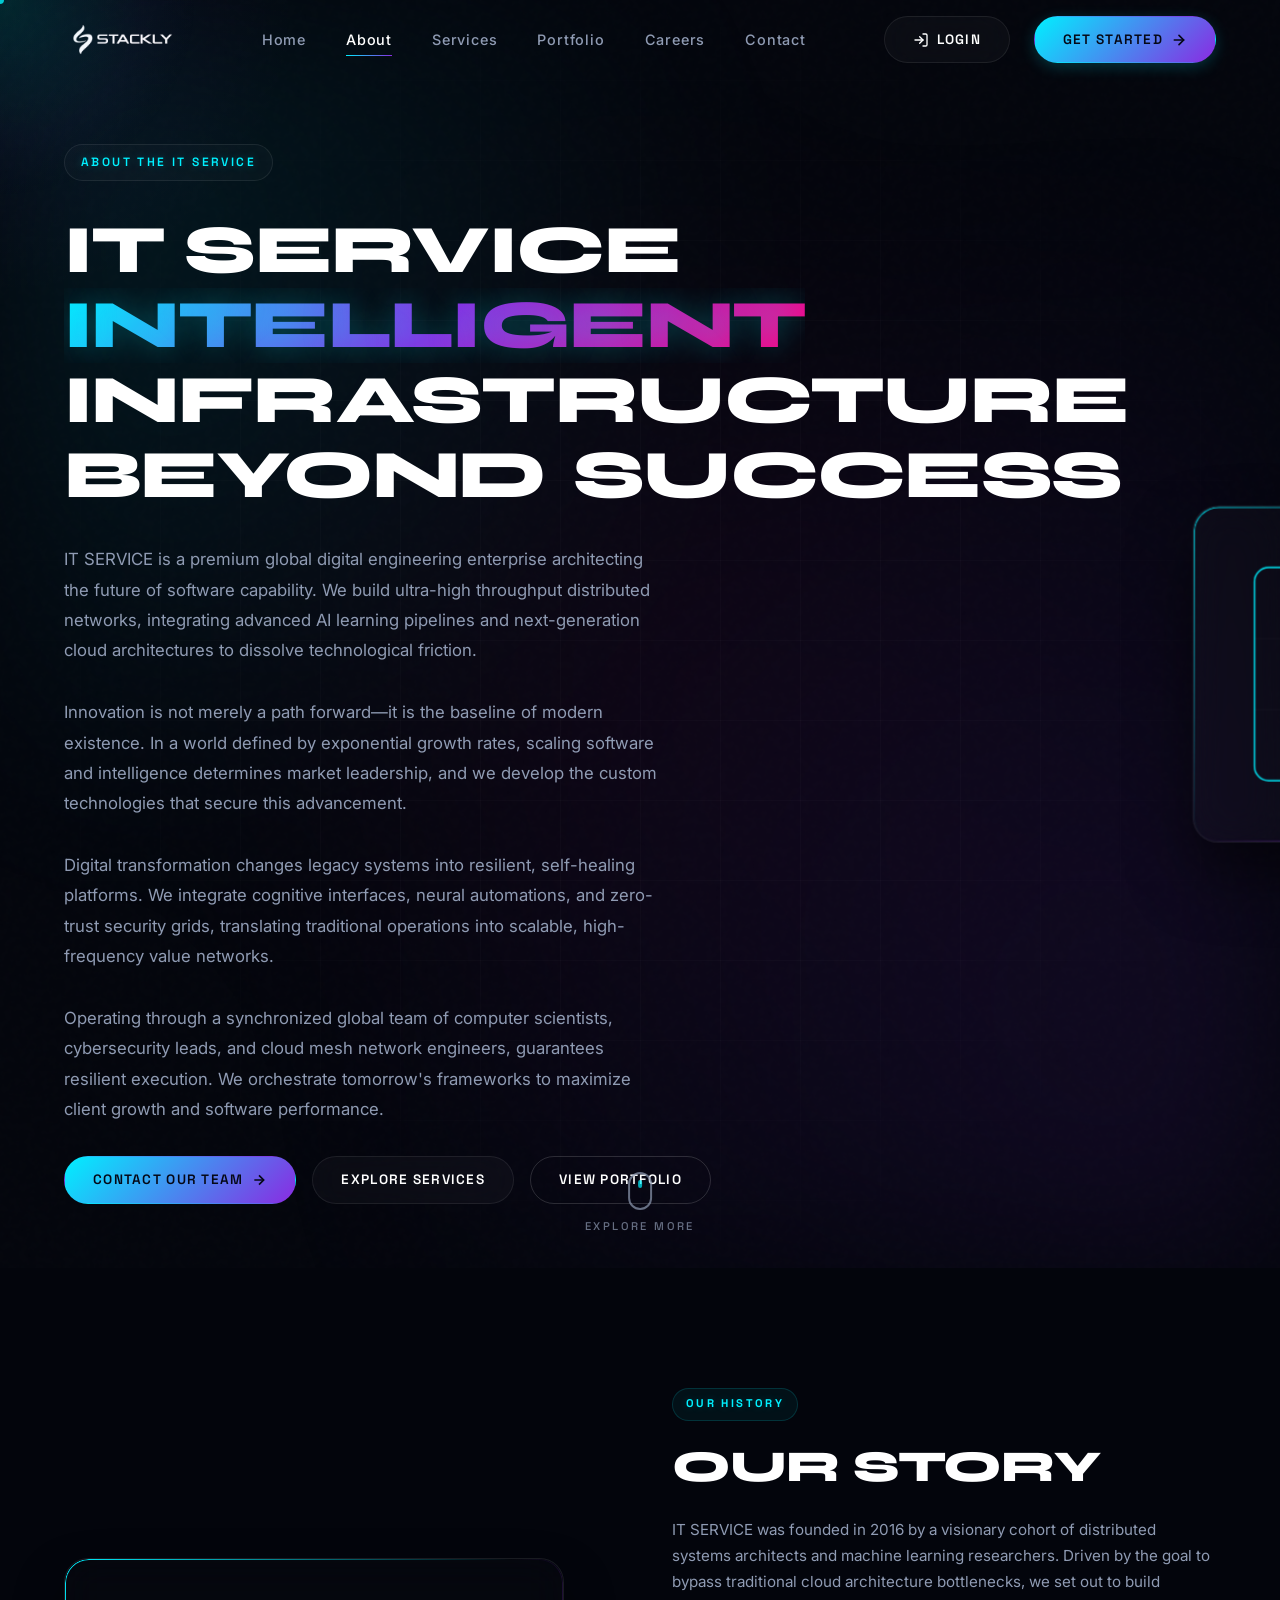
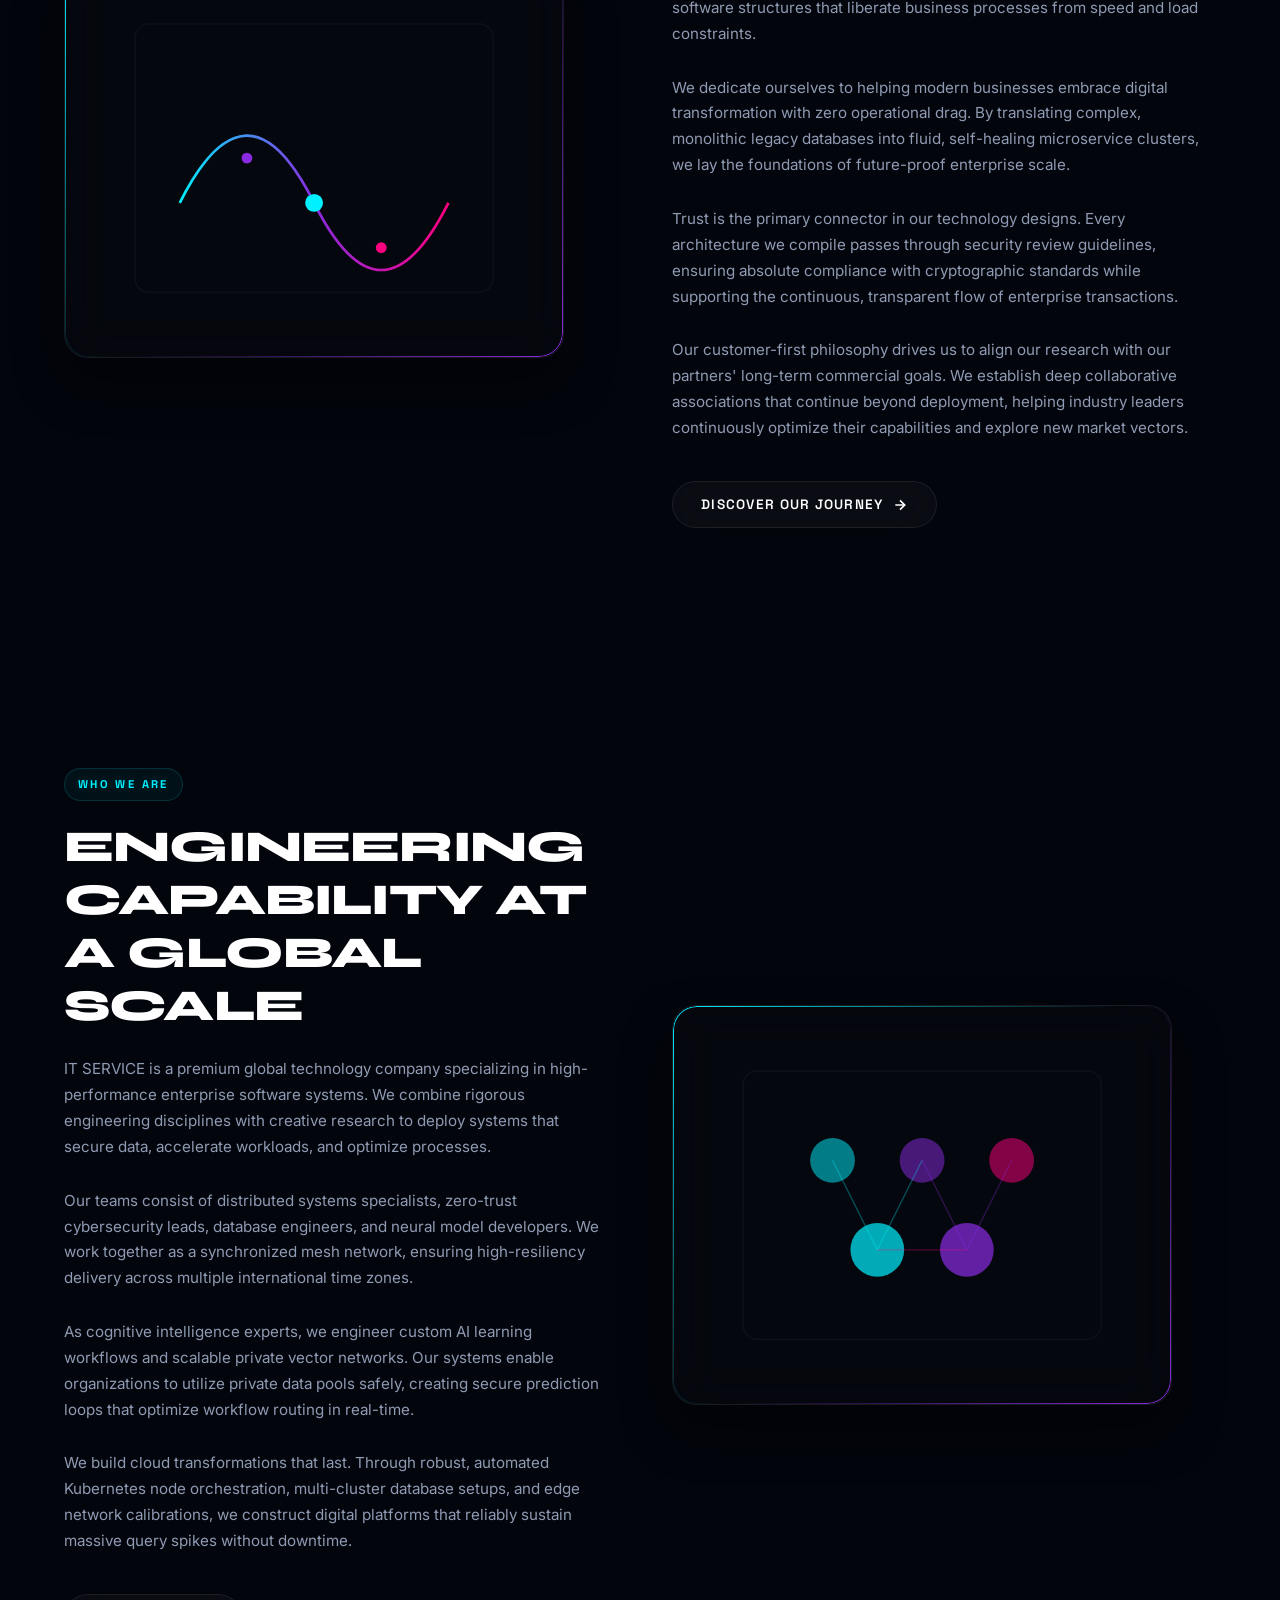
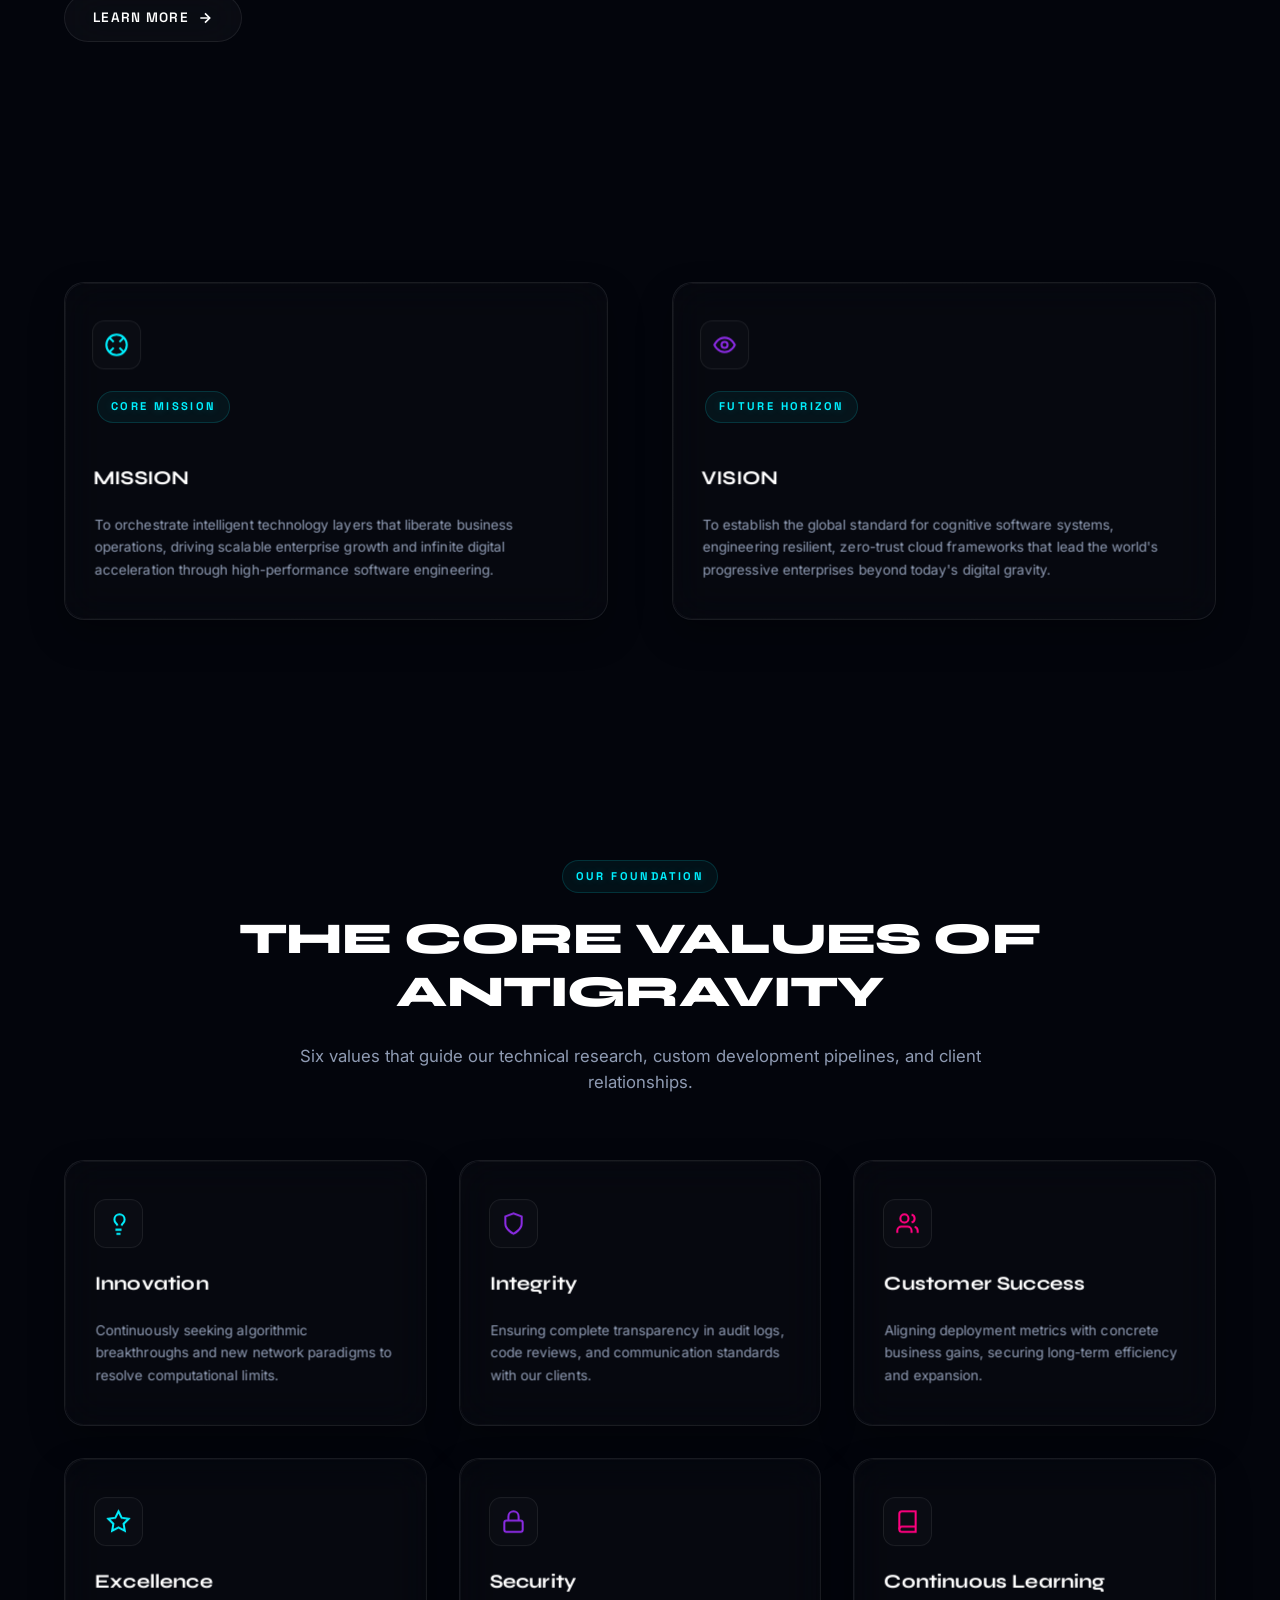
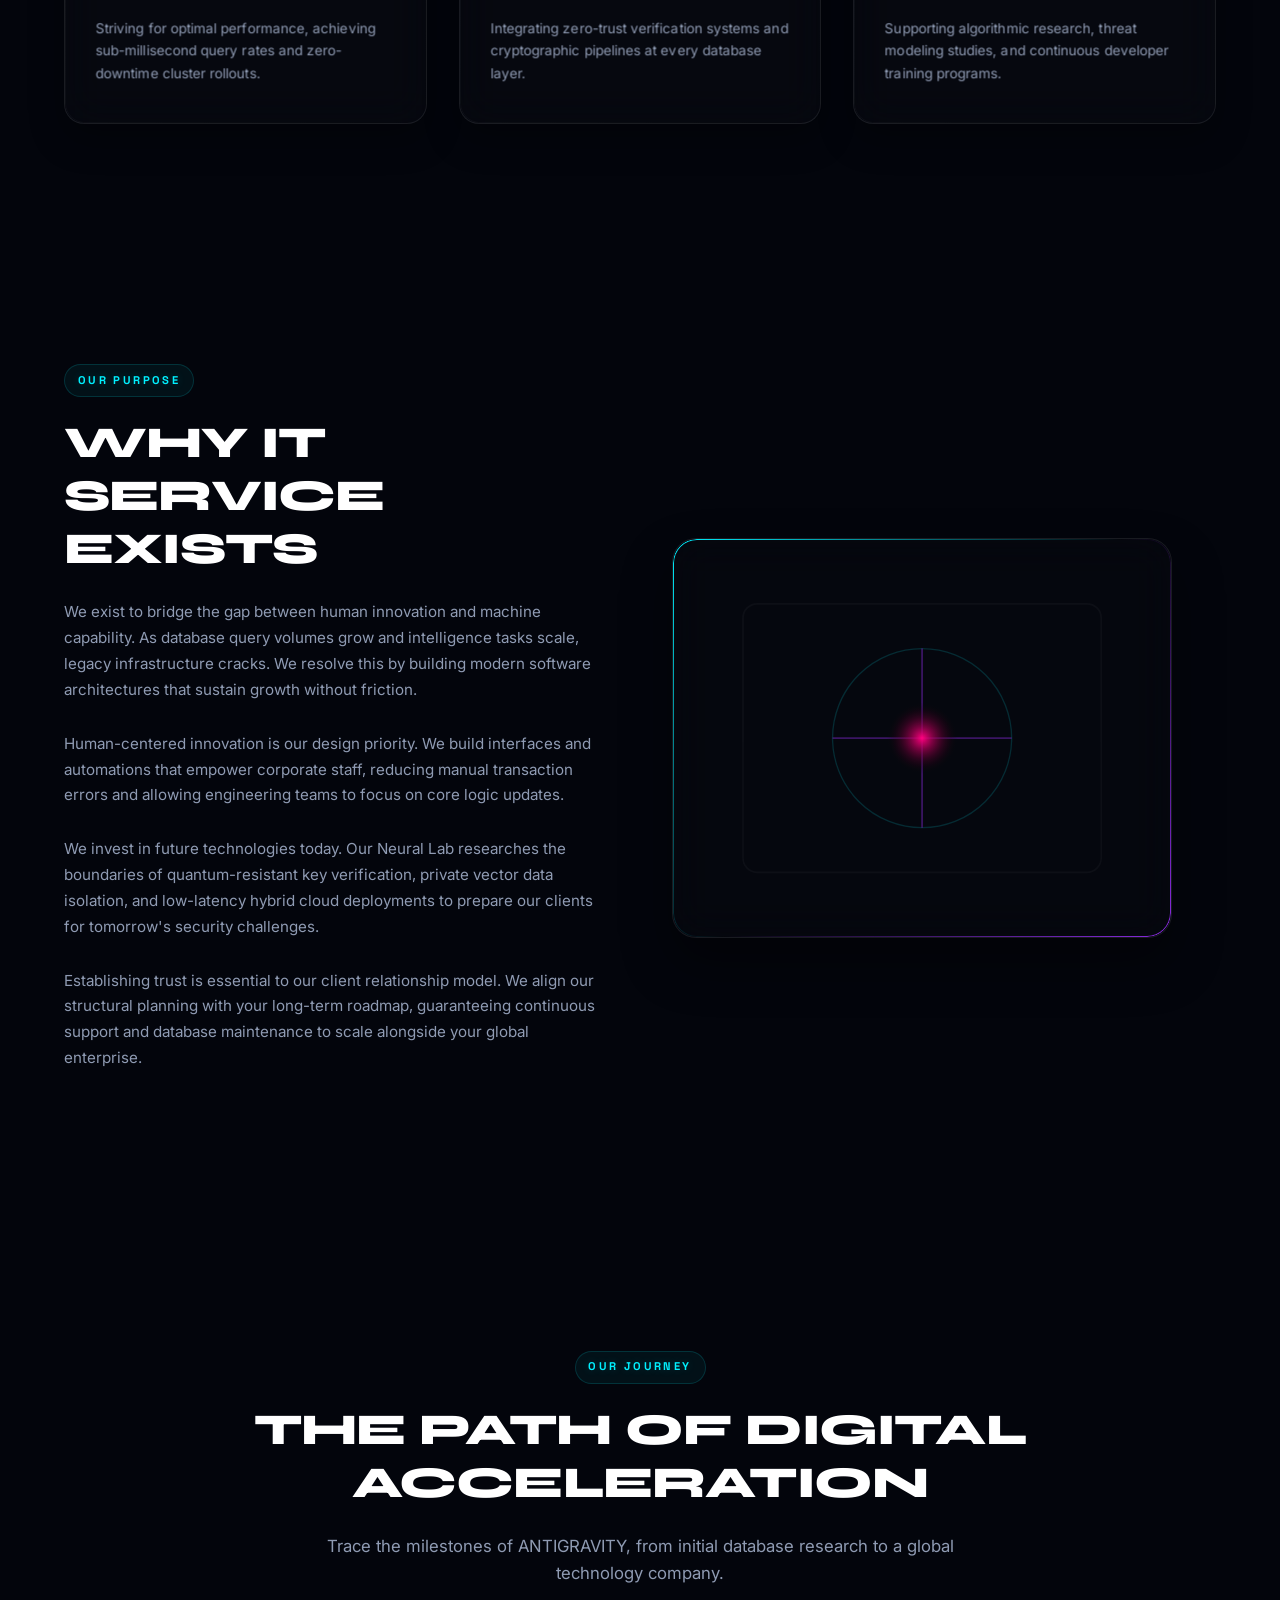
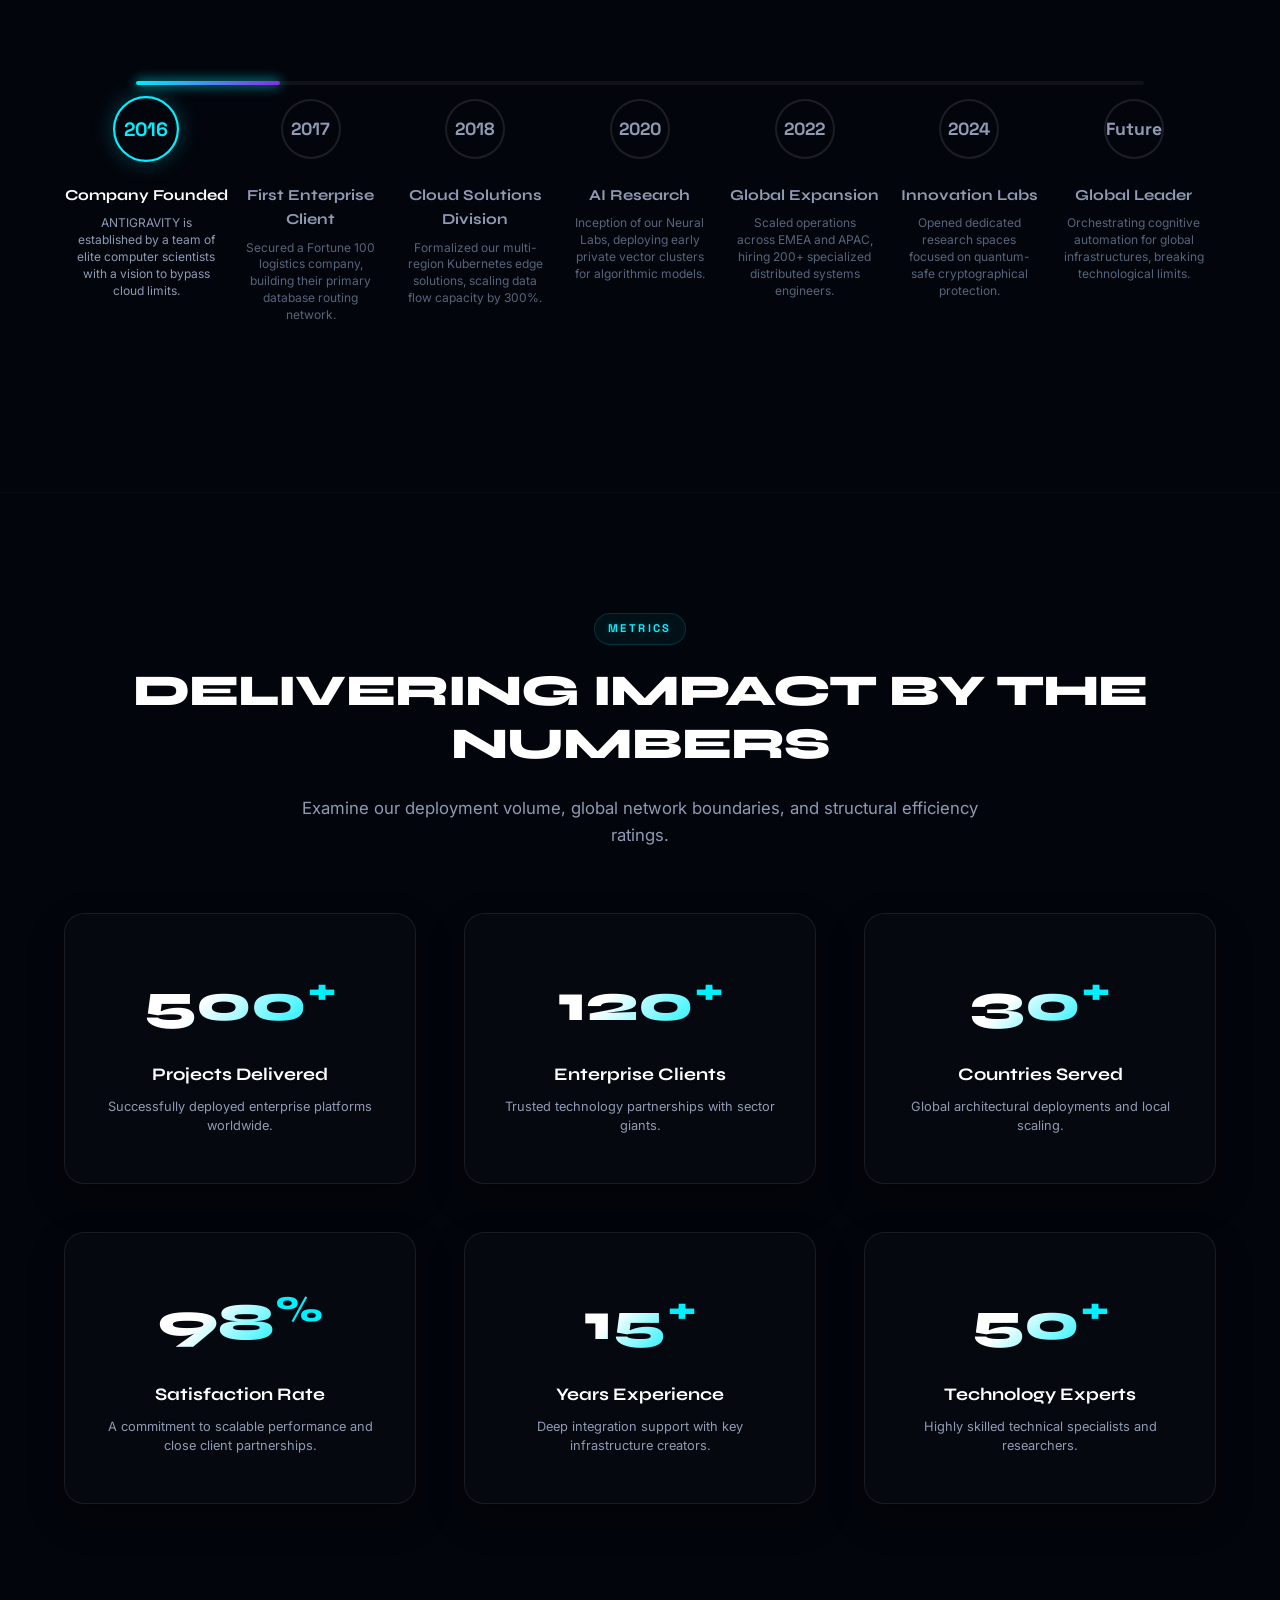
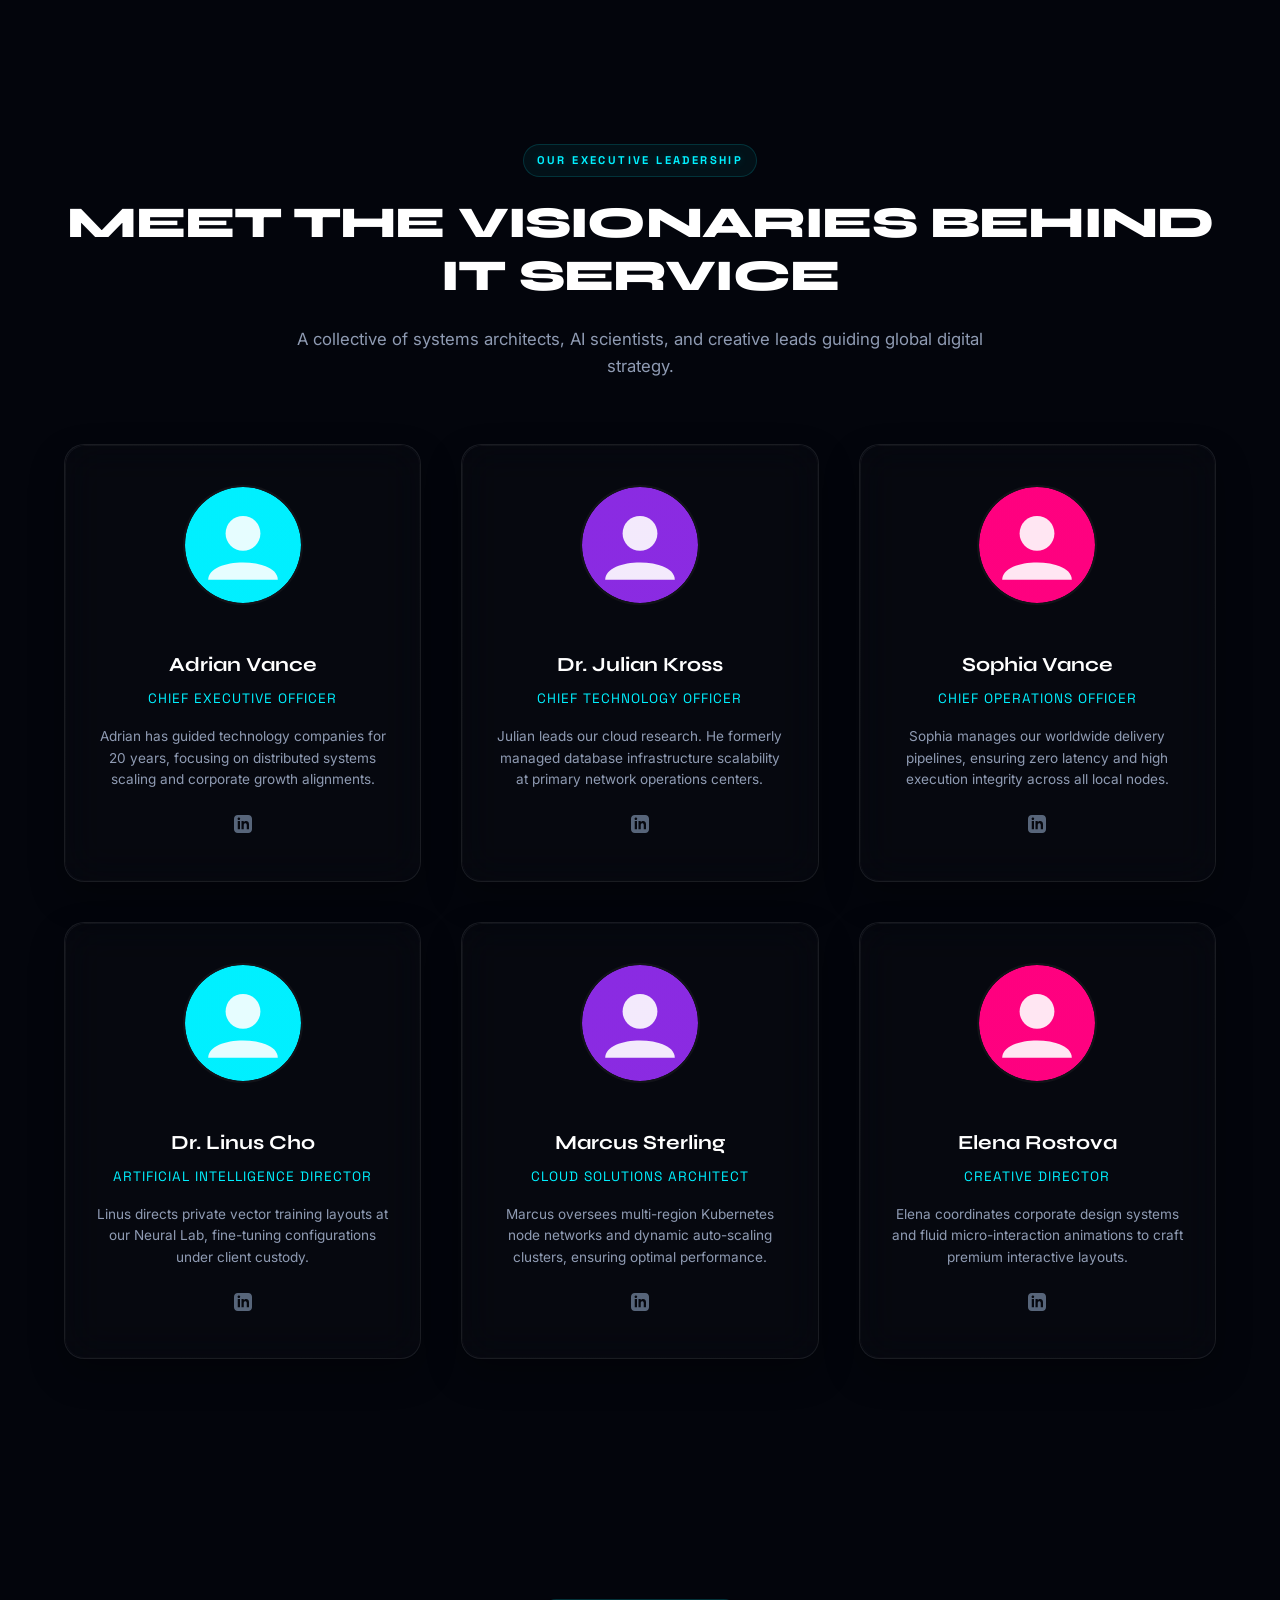
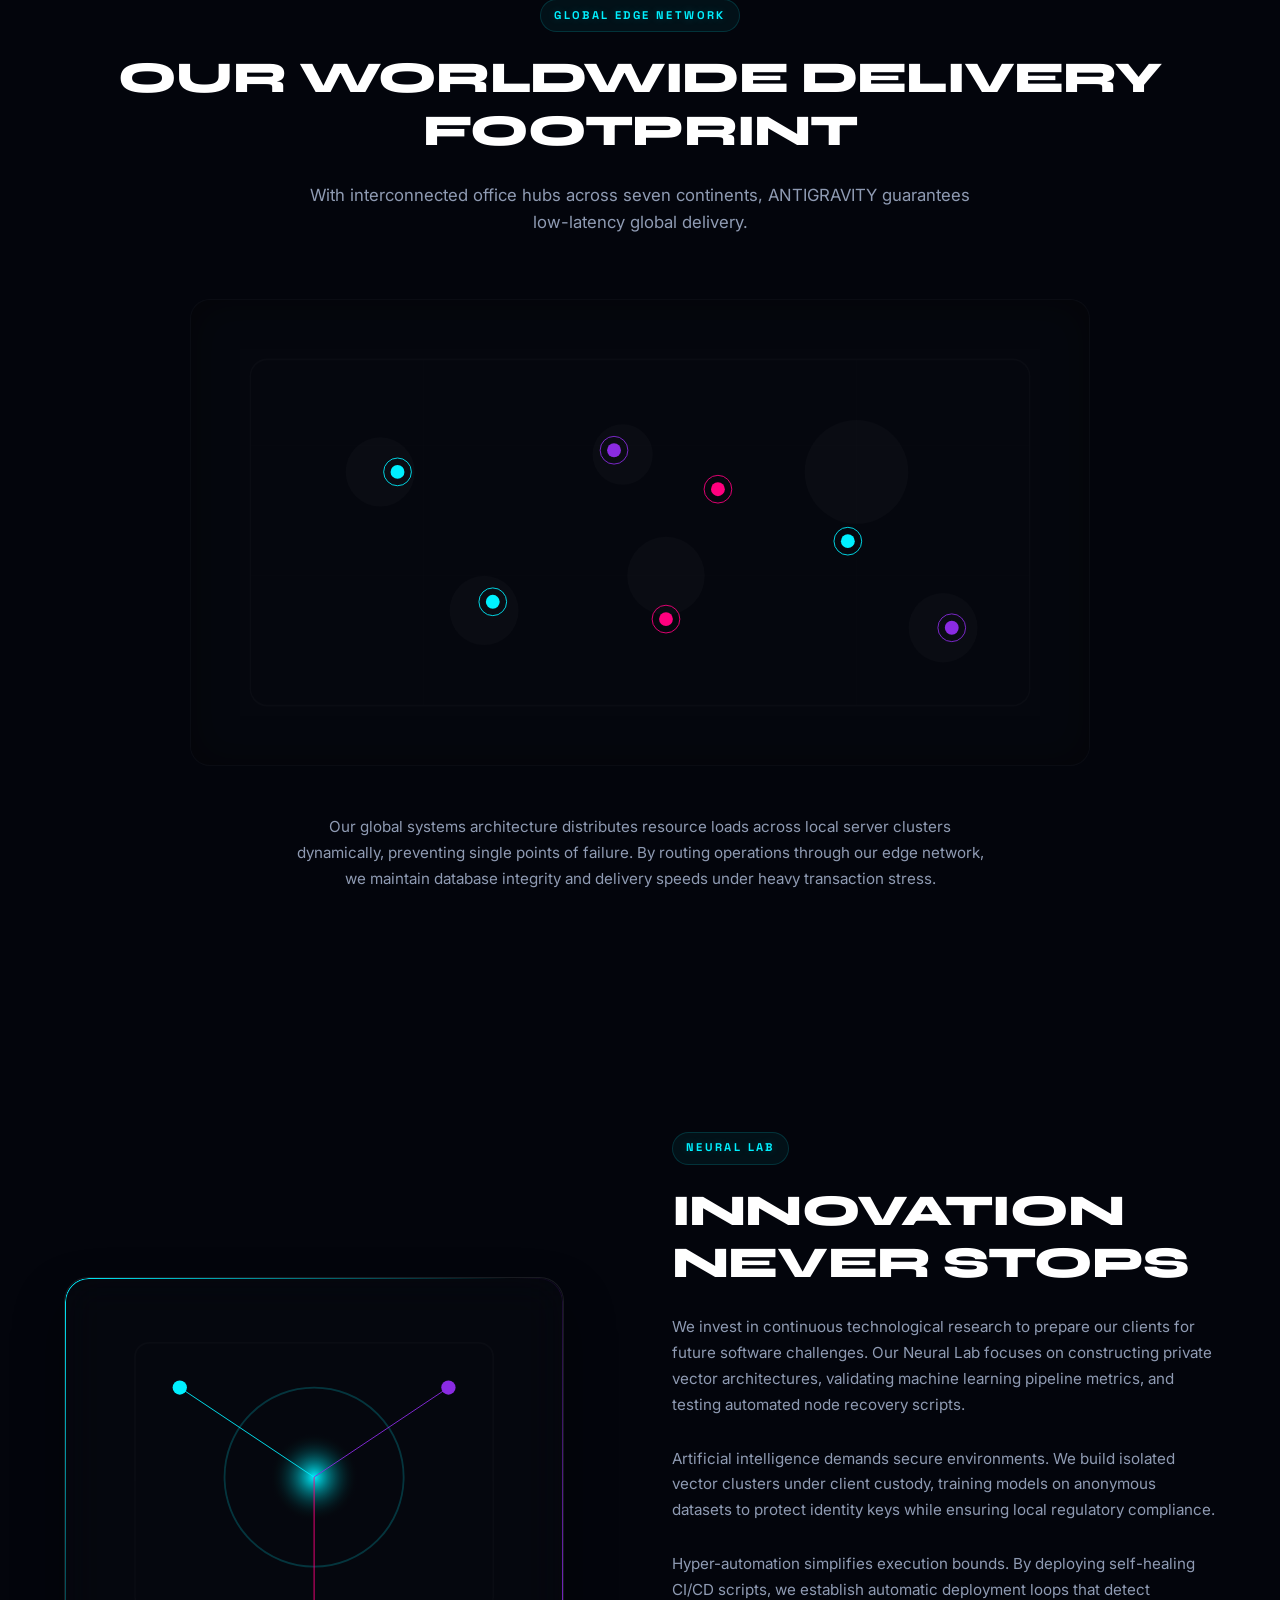
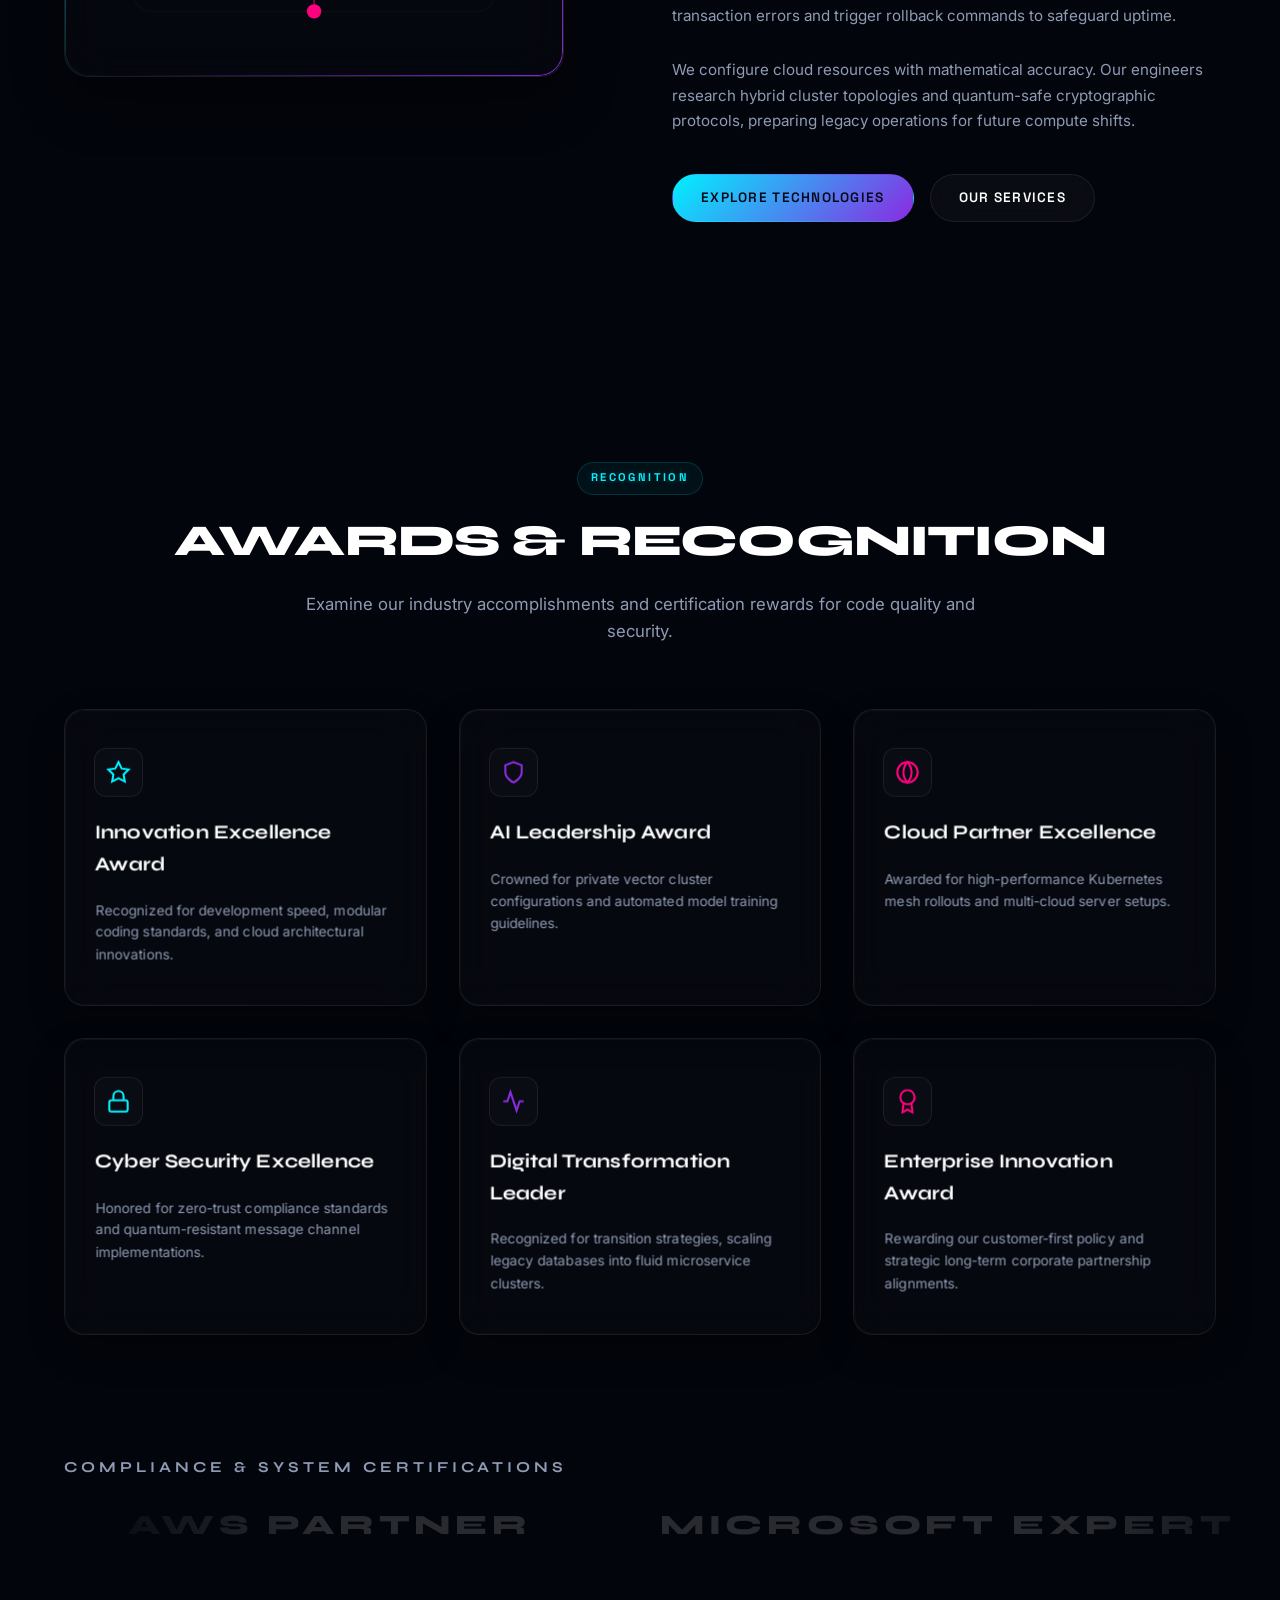
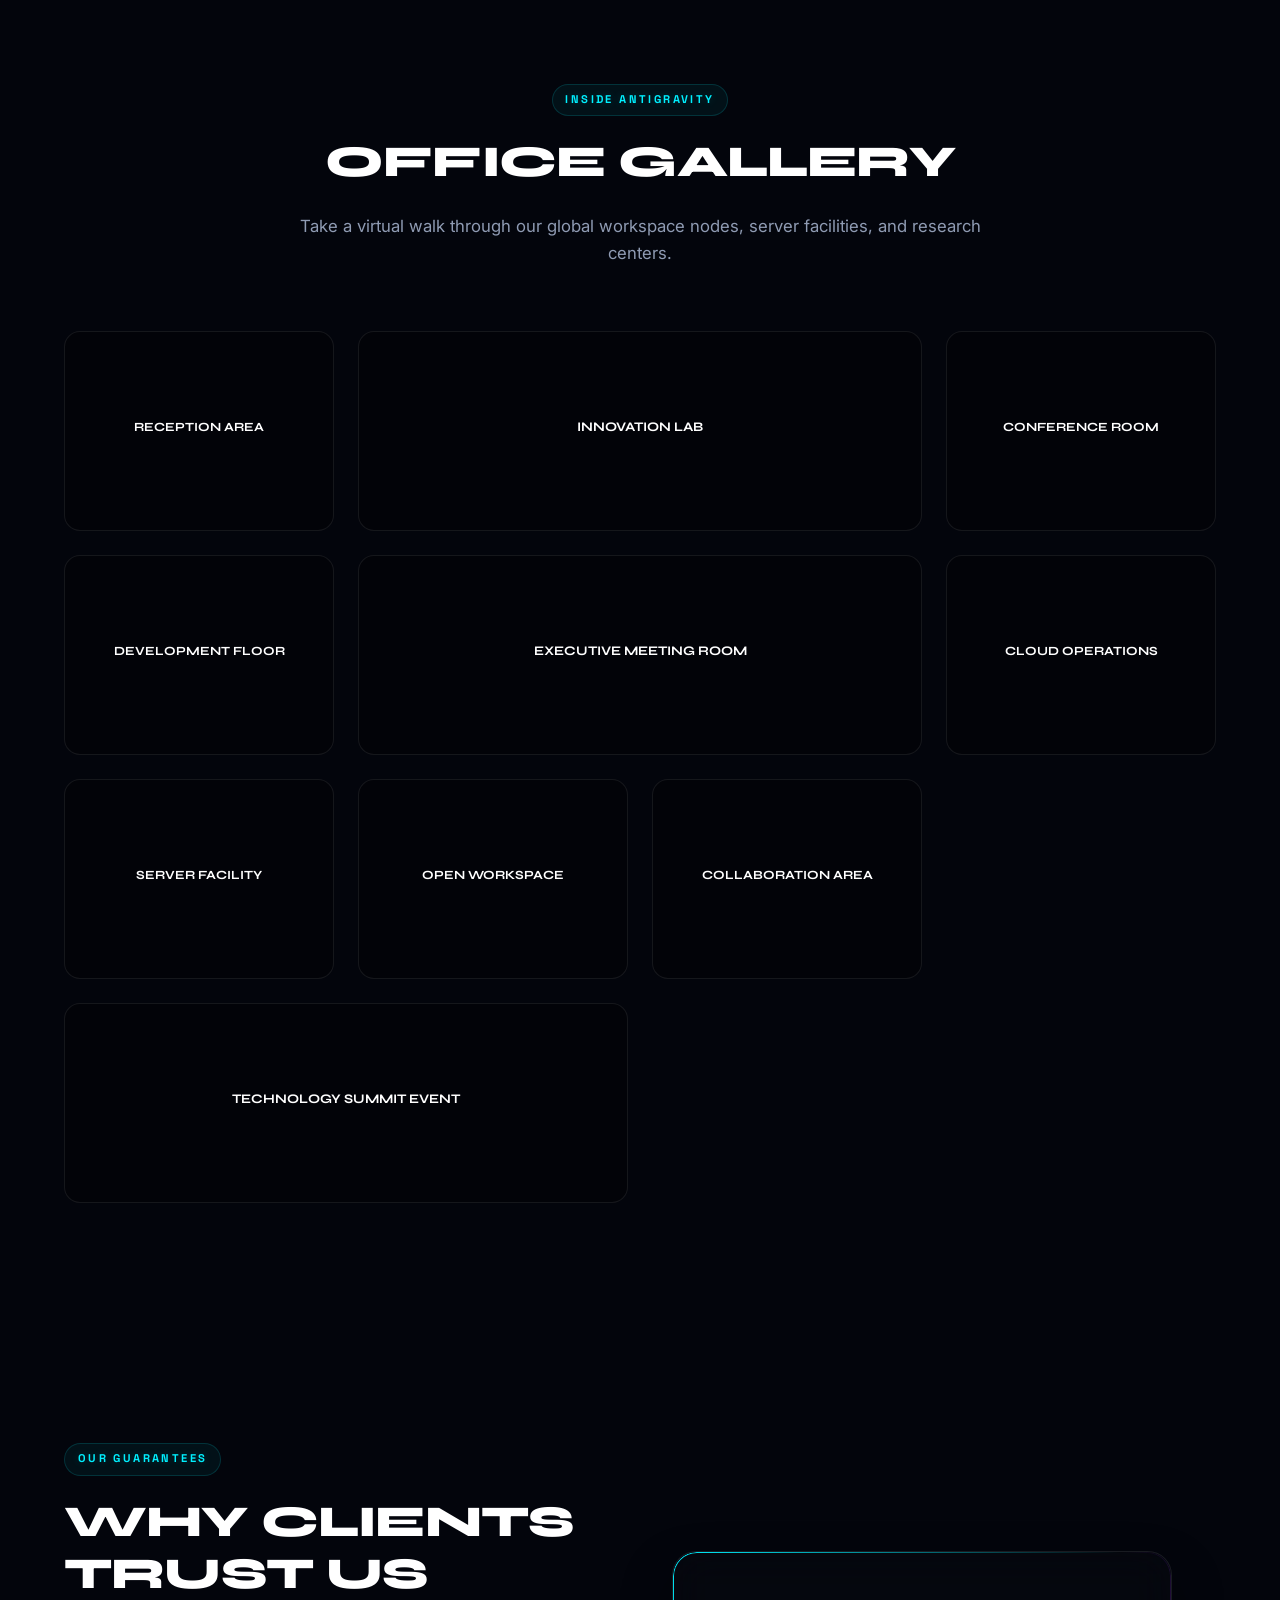
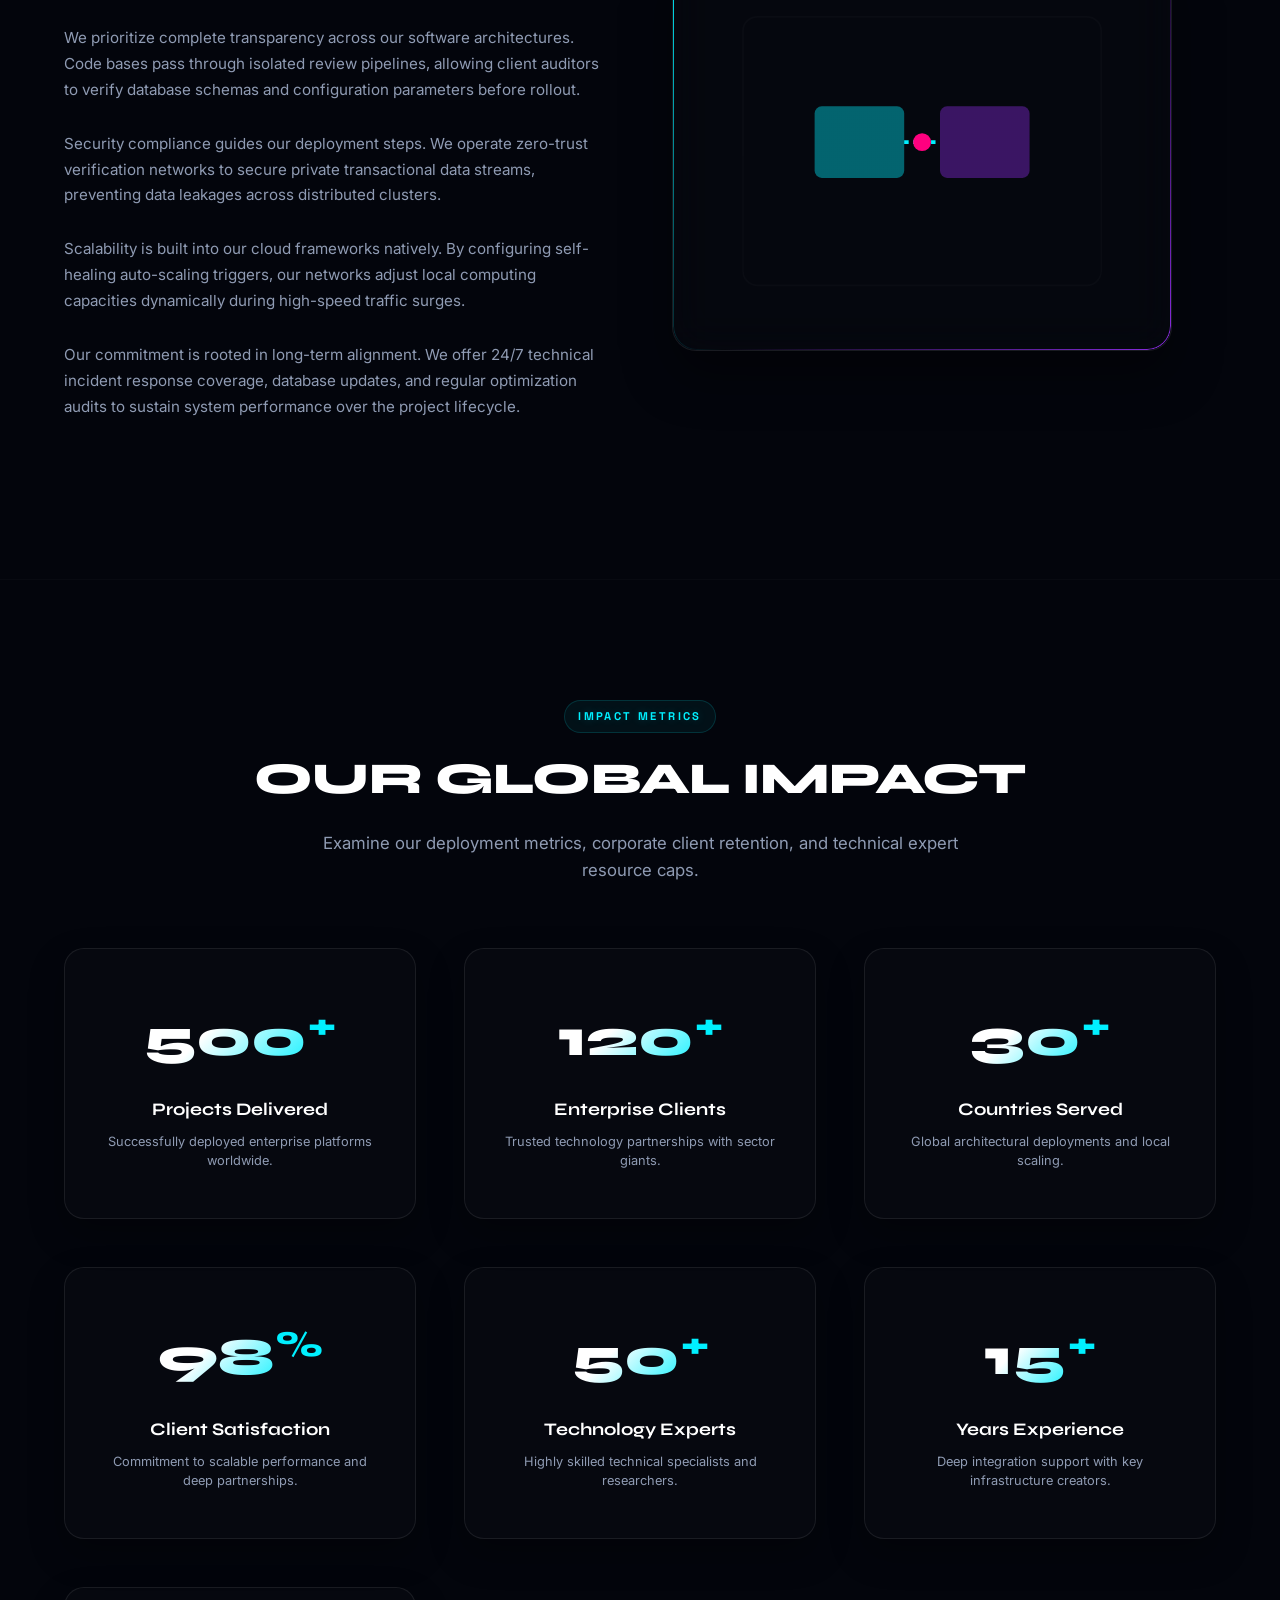
==== about.html @ c68f9cc6 "first commit" ====
<!DOCTYPE html>
<html lang="en">

<head>
    <meta charset="UTF-8">
    <meta name="viewport" content="width=device-width, initial-scale=1.0">
    <title>About Us </title>

    <!-- Meta Tags for SEO -->
    <meta name="description"
        content="Discover the ANTIGRAVITY journey. We are a premium global technology company specializing in enterprise software, cloud scaling, and cognitive AI engineering.">
    <meta name="keywords"
        content="About ANTIGRAVITY, Enterprise IT Company, AI Engineers, Cloud Infrastructure, Corporate Story, Technology Timeline, Company Values">
    <meta name="author" content="ANTIGRAVITY Group">

    <!-- Fonts -->
    <link rel="preconnect" href="https://fonts.googleapis.com">
    <link rel="preconnect" href="https://fonts.gstatic.com" crossorigin>
    <link
        href="https://fonts.googleapis.com/css2?family=Inter:wght@300;400;500;600;700&family=Syne:wght@500;700;800&family=Space+Grotesk:wght@400;500;700&display=swap"
        rel="stylesheet">

    <!-- Stylesheets -->
    <link rel="stylesheet" href="style.css">
</head>

<body class="loading">

    <!-- Custom Cursor & Background Glow Spotlights -->
    <div class="cursor-glow" id="cursorGlow"></div>
    <div class="custom-cursor" id="customCursor"></div>

    <!-- PREMIUM LOADER -->
    <div id="loader" class="loader-container">
        <!-- Aurora and Noise backgrounds -->
        <div class="loader-aurora"></div>
        <div class="loader-noise"></div>
        <div class="loader-particles" id="loaderParticles"></div>

        <div class="loader-content">
            <!-- Rotating Glow Ring -->
            <div class="loader-ring-wrapper">
                <div class="loader-glow-ring"></div>
                <!-- Animated SVG Logo -->
                <svg class="loader-logo" viewBox="0 0 100 100" fill="none" xmlns="http://www.w3.org/2000/svg">
                    <path d="M50 15L85 75H15L50 15Z" stroke="url(#logoGlow)" stroke-width="4" stroke-linejoin="round" />
                    <path d="M50 35L70 70H30L50 35Z" fill="url(#logoFill)" />
                    <circle cx="50" cy="50" r="8" fill="#00f0ff" class="logo-core" />
                    <defs>
                        <linearGradient id="logoGlow" x1="15" y1="15" x2="85" y2="75" gradientUnits="userSpaceOnUse">
                            <stop offset="0%" stop-color="#00f0ff" />
                            <stop offset="50%" stop-color="#8a2be2" />
                            <stop offset="100%" stop-color="#ff007f" />
                        </linearGradient>
                        <linearGradient id="logoFill" x1="30" y1="35" x2="70" y2="70" gradientUnits="userSpaceOnUse">
                            <stop offset="0%" stop-color="rgba(0, 240, 255, 0.4)" />
                            <stop offset="100%" stop-color="rgba(138, 43, 226, 0.1)" />
                        </linearGradient>
                    </defs>
                </svg>
            </div>

            <!-- Progress indicators -->
            <h2 class="loader-title">IT SERVICE</h2>
            <div class="loader-progress-container">
                <div class="loader-progress-bar" id="progressBar"></div>
            </div>
            <div class="loader-stats">
                <span class="loader-percentage" id="loaderPercentage">0%</span>
                <span class="loader-status-text" id="loaderStatusText">Loading Experience...</span>
            </div>
        </div>
    </div>

    <!-- PREMIUM NAVBAR -->
    <header class="navbar" id="mainNavbar">
        <div class="navbar-container">
            <!-- Premium Logo -->
            <a href="index.html" class="logo-link">
                <img src="assets/logo.webp" alt="IT Logo" class="site-logo">
</a>
            </a>

            <!-- Navigation Links (Center) -->
            <nav class="nav-menu">
                <ul class="nav-list">
                    <li class="nav-item"><a href="index.html" class="nav-link">Home</a></li>
                    <li class="nav-item"><a href="about.html" class="nav-link active">About</a></li>
                    <li class="nav-item"><a href="services.html" class="nav-link">Services</a></li>
                    <li class="nav-item"><a href="portfolio.html" class="nav-link">Portfolio</a></li>
                    <li class="nav-item"><a href="careers.html" class="nav-link">Careers</a></li>
                    <li class="nav-item"><a href="contact.html" class="nav-link">Contact</a></li>
                </ul>
            </nav>

            <!-- Action Buttons (Right) -->
            <div class="nav-actions">
                <a href="login.html" class="btn btn-login btn-magnetic">
                    <span class="btn-ripple-container"></span>
                    <span class="btn-inner">
                        <svg class="icon-login" width="16" height="16" viewBox="0 0 24 24" fill="none"
                            stroke="currentColor" stroke-width="2" stroke-linecap="round" stroke-linejoin="round">
                            <path d="M15 3h4a2 2 0 0 1 2 2v14a2 2 0 0 1-2 2h-4" />
                            <polyline points="10 17 15 12 10 7" />
                            <line x1="15" y1="12" x2="3" y2="12" />
                        </svg>
                        LOGIN
                    </span>
                </a>
                <a href="contact.html" class="btn btn-started btn-magnetic">
                    <span class="btn-ripple-container"></span>
                    <span class="btn-inner">
                        GET STARTED
                        <svg class="icon-arrow" width="16" height="16" viewBox="0 0 24 24" fill="none"
                            stroke="currentColor" stroke-width="2.5" stroke-linecap="round" stroke-linejoin="round">
                            <line x1="5" y1="12" x2="19" y2="12" />
                            <polyline points="12 5 19 12 12 19" />
                        </svg>
                    </span>
                </a>
            </div>

            <!-- Hamburger Button -->
            <button class="hamburger-btn" id="mobileMenuToggle" aria-label="Toggle Menu">
                <span class="hamburger-line"></span>
                <span class="hamburger-line"></span>
                <span class="hamburger-line"></span>
            </button>
        </div>
    </header>

    <!-- MOBILE FULLSCREEN OVERLAY MENU -->
    <div class="mobile-overlay" id="mobileOverlay">
        <div class="mobile-overlay-noise"></div>
        <div class="mobile-overlay-container">
            <nav class="mobile-nav">
                <ul class="mobile-list">
                    <li class="mobile-item"><a href="index.html" class="mobile-link">Home</a></li>
                    <li class="mobile-item"><a href="about.html" class="mobile-link active">About</a></li>
                    <li class="mobile-item"><a href="services.html" class="mobile-link">Services</a></li>
                    <li class="mobile-item"><a href="portfolio.html" class="mobile-link">Portfolio</a></li>
                    <li class="mobile-item"><a href="careers.html" class="mobile-link">Careers</a></li>
                    <li class="mobile-item"><a href="contact.html" class="mobile-link">Contact</a></li>
                </ul>
            </nav>
            <div class="mobile-actions">
                <a href="login.html" class="btn btn-login btn-magnetic">
                    <span class="btn-inner">
                        <svg class="icon-login" width="18" height="18" viewBox="0 0 24 24" fill="none"
                            stroke="currentColor" stroke-width="2" stroke-linecap="round" stroke-linejoin="round">
                            <path d="M15 3h4a2 2 0 0 1 2 2v14a2 2 0 0 1-2 2h-4" />
                            <polyline points="10 17 15 12 10 7" />
                            <line x1="15" y1="12" x2="3" y2="12" />
                        </svg>
                        LOGIN
                    </span>
                </a>
                <a href="contact.html" class="btn btn-started btn-magnetic">
                    <span class="btn-inner">
                        GET STARTED
                        <svg class="icon-arrow" width="18" height="18" viewBox="0 0 24 24" fill="none"
                            stroke="currentColor" stroke-width="2.5" stroke-linecap="round" stroke-linejoin="round">
                            <line x1="5" y1="12" x2="19" y2="12" />
                            <polyline points="12 5 19 12 12 19" />
                        </svg>
                    </span>
                </a>
            </div>
            <!-- Social Icons -->
            <div class="mobile-socials">
                <a href="#" class="social-link" aria-label="Twitter">
                    <svg width="20" height="20" fill="currentColor" viewBox="0 0 24 24">
                        <path
                            d="M18.244 2.25h3.308l-7.227 8.26 8.502 11.24H16.17l-5.214-6.817L4.99 21.75H1.68l7.73-8.835L1.254 2.25H8.08l4.713 6.231zm-1.161 17.52h1.833L7.084 4.126H5.117z" />
                    </svg>
                </a>
                <a href="#" class="social-link" aria-label="LinkedIn">
                    <svg width="20" height="20" fill="currentColor" viewBox="0 0 24 24">
                        <path
                            d="M19 0h-14c-2.761 0-5 2.239-5 5v14c0 2.761 2.239 5 5 5h14c2.762 0 5-2.239 5-5v-14c0-2.761-2.238-5-5-5zm-11 19h-3v-11h3v11zm-1.5-12.268c-.966 0-1.75-.779-1.75-1.75s.784-1.75 1.75-1.75 1.75.779 1.75 1.75-.784 1.75-1.75 1.75zm13.5 12.268h-3v-5.604c0-3.368-4-3.113-4 0v5.604h-3v-11h3v1.765c1.396-2.586 7-2.777 7 2.476v6.759z" />
                    </svg>
                </a>
                <a href="#" class="social-link" aria-label="GitHub">
                    <svg width="20" height="20" fill="currentColor" viewBox="0 0 24 24">
                        <path
                            d="M12 0c-6.626 0-12 5.373-12 12 0 5.302 3.438 9.8 8.207 11.387.599.111.793-.261.793-.577v-2.234c-3.338.726-4.033-1.416-4.033-1.416-.546-1.387-1.333-1.756-1.333-1.756-1.089-.745.083-.729.083-.729 1.205.084 1.839 1.237 1.839 1.237 1.07 1.834 2.807 1.304 3.492.997.107-.775.418-1.305.762-1.604-2.665-.305-5.467-1.334-5.467-5.931 0-1.311.469-2.381 1.236-3.221-.124-.303-.535-1.524.117-3.176 0 0 1.008-.322 3.301 1.23.957-.266 1.983-.399 3.003-.404 1.02.005 2.047.138 3.006.404 2.291-1.552 3.297-1.23 3.297-1.23.653 1.653.242 2.874.118 3.176.77.84 1.235 1.911 1.235 3.221 0 4.609-2.807 5.624-5.479 5.921.43.372.823 1.102.823 2.222v3.293c0 .319.192.694.801.576 4.765-1.589 8.199-6.086 8.199-11.386 0-6.627-5.373-12-12-12z" />
                    </svg>
                </a>
            </div>
        </div>
    </div>

    <!-- ABOUT HERO SECTION -->
    <main class="hero-section" id="heroSection">
        <!-- Aurora and Mesh background elements -->
        <div class="hero-aurora-bg"></div>
        <div class="hero-grid-lines"></div>
        <div class="hero-glow-spotlight" id="heroSpotlight"></div>
        <div class="hero-noise-texture"></div>

        <div class="hero-container">
            <!-- Left Side copy -->
            <div class="hero-left">
                <div class="reveal-wrapper">
                    <span class="hero-badge">ABOUT THE IT SERVICE</span>
                </div>
                <h1 class="hero-heading">
                    <span class="word-wrapper"><span class="word">IT SERVICE</span></span>
                    <span class="word-wrapper"><span class="word-glow">INTELLIGENT</span></span>
                    <span class="word-wrapper"><span class="word">INFRASTRUCTURE</span></span>
                    <span class="word-wrapper"><span class="word">BEYOND</span></span>
                    <span class="word-wrapper"><span class="word">SUCCESS</span></span>
                </h1>

                <p class="hero-subheading">
                    IT SERVICE is a premium global digital engineering enterprise architecting the future of software
                    capability. We build ultra-high throughput distributed networks, integrating advanced AI learning
                    pipelines and next-generation cloud architectures to dissolve technological friction.
                </p>
                <p class="hero-subheading">
                    Innovation is not merely a path forward—it is the baseline of modern existence. In a world defined
                    by exponential growth rates, scaling software and intelligence determines market leadership, and we
                    develop the custom technologies that secure this advancement.
                </p>
                <p class="hero-subheading">
                    Digital transformation changes legacy systems into resilient, self-healing platforms. We integrate
                    cognitive interfaces, neural automations, and zero-trust security grids, translating traditional
                    operations into scalable, high-frequency value networks.
                </p>
                <p class="hero-subheading">
                    Operating through a synchronized global team of computer scientists, cybersecurity leads, and cloud
                    mesh network engineers, guarantees resilient execution. We orchestrate tomorrow's frameworks to
                    maximize client growth and software performance.
                </p>

                <!-- Button layout -->
                <div class="hero-button-group">
                    <a href="contact.html" class="btn btn-primary btn-magnetic">
                        <span class="btn-ripple-container"></span>
                        <span class="btn-inner">
                            CONTACT OUR TEAM
                            <svg class="icon-arrow" width="16" height="16" viewBox="0 0 24 24" fill="none"
                                stroke="currentColor" stroke-width="2.5">
                                <line x1="5" y1="12" x2="19" y2="12" />
                                <polyline points="12 5 19 12 12 19" />
                            </svg>
                        </span>
                    </a>

                    <a href="#" class="btn btn-secondary btn-magnetic">
                        <span class="btn-ripple-container"></span>
                        <span class="btn-inner">EXPLORE SERVICES</span>
                    </a>

                    <a href="#" class="btn btn-outline btn-magnetic">
                        <span class="btn-ripple-container"></span>
                        <span class="btn-inner">VIEW PORTFOLIO</span>
                    </a>
                </div>
            </div>

            <!-- Right Side interactive graphic -->
            <div class="hero-right">
                <div class="hero-graphic-wrapper" id="parallaxContainer">
                    <div class="hero-main-card">
                        <div class="card-glow-border"></div>
                        <div class="card-reflection"></div>

                        <div class="hero-core-graphic">
                            <!-- SVG representing Cloud Ops Center / AI Lab -->
                            <svg viewBox="0 0 400 400" fill="none" xmlns="http://www.w3.org/2000/svg"
                                class="quantum-node-svg">
                                <rect x="50" y="50" width="300" height="300" rx="20" stroke="url(#cardGrad)"
                                    stroke-width="2" />
                                <line x1="50" y1="150" x2="350" y2="150" stroke="rgba(255,255,255,0.05)" />
                                <line x1="50" y1="250" x2="350" y2="250" stroke="rgba(255,255,255,0.05)" />
                                <line x1="150" y1="50" x2="150" y2="350" stroke="rgba(255,255,255,0.05)" />
                                <line x1="250" y1="50" x2="250" y2="350" stroke="rgba(255,255,255,0.05)" />

                                <!-- Floating Data Cubes -->
                                <g class="svg-orbit-ring ring-outer">
                                    <rect x="120" y="120" width="60" height="60" rx="8" fill="url(#cubeGrad1)"
                                        opacity="0.8" />
                                    <circle cx="150" cy="150" r="10" fill="#00f0ff" />
                                </g>
                                <g class="svg-orbit-ring ring-mid">
                                    <rect x="220" y="220" width="60" height="60" rx="8" fill="url(#cubeGrad2)"
                                        opacity="0.8" />
                                    <circle cx="250" cy="250" r="10" fill="#8a2be2" />
                                </g>

                                <defs>
                                    <linearGradient id="cardGrad" x1="50" y1="50" x2="350" y2="350">
                                        <stop offset="0%" stop-color="#00f0ff" />
                                        <stop offset="100%" stop-color="#ff007f" />
                                    </linearGradient>
                                    <linearGradient id="cubeGrad1" x1="120" y1="120" x2="180" y2="180">
                                        <stop offset="0%" stop-color="rgba(0, 240, 255, 0.4)" />
                                        <stop offset="100%" stop-color="rgba(138, 43, 226, 0.1)" />
                                    </linearGradient>
                                    <linearGradient id="cubeGrad2" x1="220" y1="220" x2="280" y2="280">
                                        <stop offset="0%" stop-color="rgba(138, 43, 226, 0.4)" />
                                        <stop offset="100%" stop-color="rgba(255, 0, 127, 0.1)" />
                                    </linearGradient>
                                </defs>
                            </svg>
                        </div>
                    </div>
                </div>
            </div>
        </div>

        <div class="scroll-indicator">
            <div class="mouse-icon">
                <span class="mouse-wheel"></span>
            </div>
            <span class="scroll-text">EXPLORE MORE</span>
        </div>
    </main>

    <!-- OUR STORY SECTION -->
    <section class="about-story-section section-padding reveal-on-scroll">
        <div class="section-container grid-two-col">
            <!-- Left: Graphic Placeholder -->
            <div class="story-left">
                <div class="about-image-card">
                    <div class="card-glow-border"></div>
                    <!-- Strategy meeting vector graphic -->
                    <svg viewBox="0 0 500 400" fill="none" class="about-svg-graphic" xmlns="http://www.w3.org/2000/svg">
                        <rect x="50" y="50" width="400" height="300" rx="16" stroke="rgba(255, 255, 255, 0.03)"
                            stroke-width="2" />
                        <!-- Concentric Wave Graphs -->
                        <path d="M100 250 C 150 150, 200 150, 250 250 S 350 350, 400 250" stroke="url(#storyGrad)"
                            stroke-width="3" fill="none" />
                        <circle cx="250" cy="250" r="10" fill="#00f0ff" />
                        <circle cx="175" cy="200" r="6" fill="#8a2be2" />
                        <circle cx="325" cy="300" r="6" fill="#ff007f" />
                        <defs>
                            <linearGradient id="storyGrad" x1="100" y1="250" x2="400" y2="250"
                                gradientUnits="userSpaceOnUse">
                                <stop offset="0%" stop-color="#00f0ff" />
                                <stop offset="50%" stop-color="#8a2be2" />
                                <stop offset="100%" stop-color="#ff007f" />
                            </linearGradient>
                        </defs>
                    </svg>
                </div>
            </div>

            <!-- Right: Content -->
            <div class="story-right">
                <span class="section-badge">OUR HISTORY</span>
                <h2 class="section-title">OUR STORY</h2>
                <div class="about-content-wrapper">
                    <p class="about-paragraph">
                        IT SERVICE was founded in 2016 by a visionary cohort of distributed systems architects and
                        machine learning researchers. Driven by the goal to bypass traditional cloud architecture
                        bottlenecks, we set out to build software structures that liberate business processes from speed
                        and load constraints.
                    </p>
                    <p class="about-paragraph">
                        We dedicate ourselves to helping modern businesses embrace digital transformation with zero
                        operational drag. By translating complex, monolithic legacy databases into fluid, self-healing
                        microservice clusters, we lay the foundations of future-proof enterprise scale.
                    </p>
                    <p class="about-paragraph">
                        Trust is the primary connector in our technology designs. Every architecture we compile passes
                        through security review guidelines, ensuring absolute compliance with cryptographic standards
                        while supporting the continuous, transparent flow of enterprise transactions.
                    </p>
                    <p class="about-paragraph">
                        Our customer-first philosophy drives us to align our research with our partners' long-term
                        commercial goals. We establish deep collaborative associations that continue beyond deployment,
                        helping industry leaders continuously optimize their capabilities and explore new market
                        vectors.
                    </p>
                </div>
                <a href="#" class="btn btn-secondary btn-magnetic learn-more-btn">
                    <span class="btn-inner">
                        DISCOVER OUR JOURNEY
                        <svg class="icon-arrow" width="16" height="16" viewBox="0 0 24 24" fill="none"
                            stroke="currentColor" stroke-width="2.5">
                            <line x1="5" y1="12" x2="19" y2="12" />
                            <polyline points="12 5 19 12 12 19" />
                        </svg>
                    </span>
                </a>
            </div>
        </div>
    </section>

    <!-- WHO WE ARE SECTION -->
    <section class="who-we-are-section section-padding reveal-on-scroll">
        <div class="section-container grid-two-col">
            <!-- Left: Content -->
            <div class="who-right">
                <span class="section-badge">WHO WE ARE</span>
                <h2 class="section-title">ENGINEERING CAPABILITY AT A GLOBAL SCALE</h2>
                <div class="about-content-wrapper">
                    <p class="about-paragraph">
                        IT SERVICE is a premium global technology company specializing in high-performance enterprise
                        software systems. We combine rigorous engineering disciplines with creative research to deploy
                        systems that secure data, accelerate workloads, and optimize processes.
                    </p>
                    <p class="about-paragraph">
                        Our teams consist of distributed systems specialists, zero-trust cybersecurity leads, database
                        engineers, and neural model developers. We work together as a synchronized mesh network,
                        ensuring high-resiliency delivery across multiple international time zones.
                    </p>
                    <p class="about-paragraph">
                        As cognitive intelligence experts, we engineer custom AI learning workflows and scalable private
                        vector networks. Our systems enable organizations to utilize private data pools safely, creating
                        secure prediction loops that optimize workflow routing in real-time.
                    </p>
                    <p class="about-paragraph">
                        We build cloud transformations that last. Through robust, automated Kubernetes node
                        orchestration, multi-cluster database setups, and edge network calibrations, we construct
                        digital platforms that reliably sustain massive query spikes without downtime.
                    </p>
                </div>
                <a href="#" class="btn btn-secondary btn-magnetic learn-more-btn">
                    <span class="btn-inner">
                        LEARN MORE
                        <svg class="icon-arrow" width="16" height="16" viewBox="0 0 24 24" fill="none"
                            stroke="currentColor" stroke-width="2.5">
                            <line x1="5" y1="12" x2="19" y2="12" />
                            <polyline points="12 5 19 12 12 19" />
                        </svg>
                    </span>
                </a>
            </div>

            <!-- Right: Team Placeholder -->
            <div class="who-left">
                <div class="about-image-card">
                    <div class="card-glow-border"></div>
                    <!-- Team graphic -->
                    <svg viewBox="0 0 500 400" fill="none" class="about-svg-graphic" xmlns="http://www.w3.org/2000/svg">
                        <rect x="50" y="50" width="400" height="300" rx="16" stroke="rgba(255, 255, 255, 0.03)"
                            stroke-width="2" />
                        <g transform="translate(100, 100)">
                            <!-- Abstract node network of business team -->
                            <circle cx="50" cy="50" r="25" fill="url(#teamNode1)" />
                            <circle cx="150" cy="50" r="25" fill="url(#teamNode2)" />
                            <circle cx="250" cy="50" r="25" fill="url(#teamNode3)" />
                            <circle cx="100" cy="150" r="30" fill="url(#teamNode4)" />
                            <circle cx="200" cy="150" r="30" fill="url(#teamNode5)" />
                            <!-- Connections -->
                            <line x1="50" y1="50" x2="100" y2="150" stroke="rgba(0, 240, 255, 0.3)"
                                stroke-width="1.5" />
                            <line x1="150" y1="50" x2="100" y2="150" stroke="rgba(0, 240, 255, 0.3)"
                                stroke-width="1.5" />
                            <line x1="150" y1="50" x2="200" y2="150" stroke="rgba(138, 43, 226, 0.3)"
                                stroke-width="1.5" />
                            <line x1="250" y1="50" x2="200" y2="150" stroke="rgba(138, 43, 226, 0.3)"
                                stroke-width="1.5" />
                            <line x1="100" y1="150" x2="200" y2="150" stroke="rgba(255, 0, 127, 0.3)"
                                stroke-width="1.5" />
                        </g>
                        <defs>
                            <linearGradient id="teamNode1" x1="25" y1="25" x2="75" y2="75">
                                <stop offset="0%" stop-color="rgba(0, 240, 255, 0.5)" />
                                <stop offset="100%" stop-color="rgba(0, 240, 255, 0.1)" />
                            </linearGradient>
                            <linearGradient id="teamNode2" x1="125" y1="25" x2="175" y2="75">
                                <stop offset="0%" stop-color="rgba(138, 43, 226, 0.5)" />
                                <stop offset="100%" stop-color="rgba(138, 43, 226, 0.1)" />
                            </linearGradient>
                            <linearGradient id="teamNode3" x1="225" y1="25" x2="275" y2="75">
                                <stop offset="0%" stop-color="rgba(255, 0, 127, 0.5)" />
                                <stop offset="100%" stop-color="rgba(255, 0, 127, 0.1)" />
                            </linearGradient>
                            <linearGradient id="teamNode4" x1="70" y1="120" x2="130" y2="180">
                                <stop offset="0%" stop-color="rgba(0, 240, 255, 0.7)" />
                                <stop offset="100%" stop-color="rgba(138, 43, 226, 0.2)" />
                            </linearGradient>
                            <linearGradient id="teamNode5" x1="170" y1="120" x2="230" y2="180">
                                <stop offset="0%" stop-color="rgba(138, 43, 226, 0.7)" />
                                <stop offset="100%" stop-color="rgba(255, 0, 127, 0.2)" />
                            </linearGradient>
                        </defs>
                    </svg>
                </div>
            </div>
        </div>
    </section>

    <!-- MISSION & VISION SECTION -->
    <section class="mission-vision-section section-padding reveal-on-scroll">
        <div class="section-container grid-two-col">
            <!-- Card One: Mission -->
            <div class="service-card btn-magnetic mission-vision-card">
                <div class="service-card-glow"></div>
                <div class="service-icon-wrapper">
                    <svg width="24" height="24" viewBox="0 0 24 24" fill="none" stroke="#00f0ff" stroke-width="2">
                        <circle cx="12" cy="12" r="10" />
                        <path d="m4.93 4.93 4.24 4.24" />
                        <path d="m14.83 9.17 4.24-4.24" />
                        <path d="m14.83 14.83 4.24 4.24" />
                        <path d="m9.17 14.83-4.24 4.24" />
                    </svg>
                </div>
                <span class="section-badge">CORE MISSION</span>
                <h3>MISSION</h3>
                <p>To orchestrate intelligent technology layers that liberate business operations, driving scalable
                    enterprise growth and infinite digital acceleration through high-performance software engineering.
                </p>
            </div>

            <!-- Card Two: Vision -->
            <div class="service-card btn-magnetic mission-vision-card">
                <div class="service-card-glow"></div>
                <div class="service-icon-wrapper">
                    <svg width="24" height="24" viewBox="0 0 24 24" fill="none" stroke="#8a2be2" stroke-width="2">
                        <path d="M2 12s3-7 10-7 10 7 10 7-3 7-10 7-10-7-10-7Z" />
                        <circle cx="12" cy="12" r="3" />
                    </svg>
                </div>
                <span class="section-badge">FUTURE HORIZON</span>
                <h3>VISION</h3>
                <p>To establish the global standard for cognitive software systems, engineering resilient, zero-trust
                    cloud frameworks that lead the world's progressive enterprises beyond today's digital gravity.</p>
            </div>
        </div>
    </section>

    <!-- CORE VALUES SECTION -->
    <section class="values-section section-padding reveal-on-scroll">
        <div class="section-container">
            <div class="section-header-center">
                <span class="section-badge">OUR FOUNDATION</span>
                <h2 class="section-title">THE CORE VALUES OF ANTIGRAVITY</h2>
                <p class="section-subtitle">Six values that guide our technical research, custom development pipelines,
                    and client relationships.</p>
            </div>

            <div class="services-grid values-grid">
                <!-- Value 1: Innovation -->
                <div class="service-card btn-magnetic">
                    <div class="service-card-glow"></div>
                    <div class="service-icon-wrapper">
                        <svg width="24" height="24" viewBox="0 0 24 24" fill="none" stroke="#00f0ff" stroke-width="2">
                            <path
                                d="M15 14c.2-1 .7-1.7 1.5-2.5 1-.9 1.5-2.2 1.5-3.5A5 5 0 0 0 8 8c0 1 .3 2.2 1.5 3.5.7.7 1.3 1.5 1.5 2.5" />
                            <path d="M9 18h6" />
                            <path d="M10 22h4" />
                        </svg>
                    </div>
                    <h3>Innovation</h3>
                    <p>Continuously seeking algorithmic breakthroughs and new network paradigms to resolve computational
                        limits.</p>
                </div>

                <!-- Value 2: Integrity -->
                <div class="service-card btn-magnetic">
                    <div class="service-card-glow"></div>
                    <div class="service-icon-wrapper">
                        <svg width="24" height="24" viewBox="0 0 24 24" fill="none" stroke="#8a2be2" stroke-width="2">
                            <path d="M12 22s8-4 8-10V5l-8-3-8 3v7c0 6 8 10 8 10z" />
                        </svg>
                    </div>
                    <h3>Integrity</h3>
                    <p>Ensuring complete transparency in audit logs, code reviews, and communication standards with our
                        clients.</p>
                </div>

                <!-- Value 3: Customer Success -->
                <div class="service-card btn-magnetic">
                    <div class="service-card-glow"></div>
                    <div class="service-icon-wrapper">
                        <svg width="24" height="24" viewBox="0 0 24 24" fill="none" stroke="#ff007f" stroke-width="2">
                            <path d="M16 21v-2a4 4 0 0 0-4-4H6a4 4 0 0 0-4 4v2" />
                            <circle cx="9" cy="7" r="4" />
                            <path d="M22 21v-2a4 4 0 0 0-3-3.87" />
                            <path d="M16 3.13a4 4 0 0 1 0 7.75" />
                        </svg>
                    </div>
                    <h3>Customer Success</h3>
                    <p>Aligning deployment metrics with concrete business gains, securing long-term efficiency and
                        expansion.</p>
                </div>

                <!-- Value 4: Excellence -->
                <div class="service-card btn-magnetic">
                    <div class="service-card-glow"></div>
                    <div class="service-icon-wrapper">
                        <svg width="24" height="24" viewBox="0 0 24 24" fill="none" stroke="#00f0ff" stroke-width="2">
                            <polygon
                                points="12 2 15.09 8.26 22 9.27 17 14.14 18.18 21.02 12 17.77 5.82 21.02 7 14.14 2 9.27 8.91 8.26 12 2" />
                        </svg>
                    </div>
                    <h3>Excellence</h3>
                    <p>Striving for optimal performance, achieving sub-millisecond query rates and zero-downtime cluster
                        rollouts.</p>
                </div>

                <!-- Value 5: Security -->
                <div class="service-card btn-magnetic">
                    <div class="service-card-glow"></div>
                    <div class="service-icon-wrapper">
                        <svg width="24" height="24" viewBox="0 0 24 24" fill="none" stroke="#8a2be2" stroke-width="2">
                            <rect x="3" y="11" width="18" height="11" rx="2" ry="2" />
                            <path d="M7 11V7a5 5 0 0 1 10 0v4" />
                        </svg>
                    </div>
                    <h3>Security</h3>
                    <p>Integrating zero-trust verification systems and cryptographic pipelines at every database layer.
                    </p>
                </div>

                <!-- Value 6: Continuous Learning -->
                <div class="service-card btn-magnetic">
                    <div class="service-card-glow"></div>
                    <div class="service-icon-wrapper">
                        <svg width="24" height="24" viewBox="0 0 24 24" fill="none" stroke="#ff007f" stroke-width="2">
                            <path d="M4 19.5A2.5 2.5 0 0 1 6.5 17H20" />
                            <path d="M6.5 2H20v20H6.5A2.5 2.5 0 0 1 4 19.5v-15A2.5 2.5 0 0 1 6.5 2z" />
                        </svg>
                    </div>
                    <h3>Continuous Learning</h3>
                    <p>Supporting algorithmic research, threat modeling studies, and continuous developer training
                        programs.</p>
                </div>
            </div>
        </div>
    </section>

    <!-- WHY WE EXIST SECTION -->
    <section class="exist-section section-padding reveal-on-scroll">
        <div class="section-container grid-two-col">
            <!-- Left Side: Content -->
            <div class="exist-left">
                <span class="section-badge">OUR PURPOSE</span>
                <h2 class="section-title">WHY IT SERVICE EXISTS</h2>
                <div class="about-content-wrapper">
                    <p class="about-paragraph">
                        We exist to bridge the gap between human innovation and machine capability. As database query
                        volumes grow and intelligence tasks scale, legacy infrastructure cracks. We resolve this by
                        building modern software architectures that sustain growth without friction.
                    </p>
                    <p class="about-paragraph">
                        Human-centered innovation is our design priority. We build interfaces and automations that
                        empower corporate staff, reducing manual transaction errors and allowing engineering teams to
                        focus on core logic updates.
                    </p>
                    <p class="about-paragraph">
                        We invest in future technologies today. Our Neural Lab researches the boundaries of
                        quantum-resistant key verification, private vector data isolation, and low-latency hybrid cloud
                        deployments to prepare our clients for tomorrow's security challenges.
                    </p>
                    <p class="about-paragraph">
                        Establishing trust is essential to our client relationship model. We align our structural
                        planning with your long-term roadmap, guaranteeing continuous support and database maintenance
                        to scale alongside your global enterprise.
                    </p>
                </div>
            </div>

            <!-- Right Side: Graphic -->
            <div class="exist-right">
                <div class="about-image-card">
                    <div class="card-glow-border"></div>
                    <!-- Innovation center visual -->
                    <svg viewBox="0 0 500 400" fill="none" class="about-svg-graphic" xmlns="http://www.w3.org/2000/svg">
                        <rect x="50" y="50" width="400" height="300" rx="16" stroke="rgba(255, 255, 255, 0.03)"
                            stroke-width="2" />
                        <!-- Abstract Research Node Network -->
                        <g class="svg-orbit-ring ring-mid">
                            <circle cx="250" cy="200" r="100" stroke="rgba(0, 240, 255, 0.15)" stroke-width="1.5" />
                        </g>
                        <!-- Grid Lines inside sphere -->
                        <line x1="250" y1="100" x2="250" y2="300" stroke="rgba(138, 43, 226, 0.4)" stroke-width="2" />
                        <line x1="150" y1="200" x2="350" y2="200" stroke="rgba(138, 43, 226, 0.4)" stroke-width="2" />
                        <circle cx="250" cy="200" r="40" fill="url(#existCore)" filter="url(#glowFilter)" />
                        <defs>
                            <radialGradient id="existCore" cx="50%" cy="50%" r="50%">
                                <stop offset="0%" stop-color="#ff007f" />
                                <stop offset="100%" stop-color="transparent" />
                            </radialGradient>
                        </defs>
                    </svg>
                </div>
            </div>
        </div>
    </section>

    <!-- COMPANY TIMELINE SECTION -->
    <section class="timeline-section section-padding reveal-on-scroll">
        <div class="section-container">
            <div class="section-header-center">
                <span class="section-badge">OUR JOURNEY</span>
                <h2 class="section-title">THE PATH OF DIGITAL ACCELERATION</h2>
                <p class="section-subtitle">Trace the milestones of ANTIGRAVITY, from initial database research to a
                    global technology company.</p>
            </div>

            <!-- Timeline -->
            <div class="process-timeline-wrapper">
                <div class="timeline-progress-track">
                    <div class="timeline-progress-line" id="timelineProgressLine"></div>
                </div>

                <div class="process-timeline-steps">
                    <!-- 2016 -->
                    <div class="timeline-step active" data-step="1">
                        <div class="step-marker">2016</div>
                        <h3>Company Founded</h3>
                        <p>ANTIGRAVITY is established by a team of elite computer scientists with a vision to bypass
                            cloud limits.</p>
                    </div>
                    <!-- 2017 -->
                    <div class="timeline-step" data-step="2">
                        <div class="step-marker">2017</div>
                        <h3>First Enterprise Client</h3>
                        <p>Secured a Fortune 100 logistics company, building their primary database routing network.</p>
                    </div>
                    <!-- 2018 -->
                    <div class="timeline-step" data-step="3">
                        <div class="step-marker">2018</div>
                        <h3>Cloud Solutions Division</h3>
                        <p>Formalized our multi-region Kubernetes edge solutions, scaling data flow capacity by 300%.
                        </p>
                    </div>
                    <!-- 2020 -->
                    <div class="timeline-step" data-step="4">
                        <div class="step-marker">2020</div>
                        <h3>AI Research</h3>
                        <p>Inception of our Neural Labs, deploying early private vector clusters for algorithmic models.
                        </p>
                    </div>
                    <!-- 2022 -->
                    <div class="timeline-step" data-step="5">
                        <div class="step-marker">2022</div>
                        <h3>Global Expansion</h3>
                        <p>Scaled operations across EMEA and APAC, hiring 200+ specialized distributed systems
                            engineers.</p>
                    </div>
                    <!-- 2024 -->
                    <div class="timeline-step" data-step="6">
                        <div class="step-marker">2024</div>
                        <h3>Innovation Labs</h3>
                        <p>Opened dedicated research spaces focused on quantum-safe cryptographical protection.</p>
                    </div>
                    <!-- Future -->
                    <div class="timeline-step" data-step="7">
                        <div class="step-marker">Future</div>
                        <h3>Global Leader</h3>
                        <p>Orchestrating cognitive automation for global infrastructures, breaking technological limits.
                        </p>
                    </div>
                </div>
            </div>
        </div>
    </section>

    <!-- STATISTICS SECTION -->
    <section class="stats-section section-padding reveal-on-scroll">
        <div class="section-container">
            <div class="section-header-center">
                <span class="section-badge">METRICS</span>
                <h2 class="section-title">DELIVERING IMPACT BY THE NUMBERS</h2>
                <p class="section-subtitle">Examine our deployment volume, global network boundaries, and structural
                    efficiency ratings.</p>
            </div>

            <div class="stats-infographic-grid">
                <div class="stat-box">
                    <div class="stat-number-wrapper">
                        <span class="counter-num" data-target="500">0</span><span class="counter-suffix">+</span>
                    </div>
                    <h3 class="stat-heading">Projects Delivered</h3>
                    <p class="stat-desc">Successfully deployed enterprise platforms worldwide.</p>
                </div>
                <div class="stat-box">
                    <div class="stat-number-wrapper">
                        <span class="counter-num" data-target="120">0</span><span class="counter-suffix">+</span>
                    </div>
                    <h3 class="stat-heading">Enterprise Clients</h3>
                    <p class="stat-desc">Trusted technology partnerships with sector giants.</p>
                </div>
                <div class="stat-box">
                    <div class="stat-number-wrapper">
                        <span class="counter-num" data-target="30">0</span><span class="counter-suffix">+</span>
                    </div>
                    <h3 class="stat-heading">Countries Served</h3>
                    <p class="stat-desc">Global architectural deployments and local scaling.</p>
                </div>
                <div class="stat-box">
                    <div class="stat-number-wrapper">
                        <span class="counter-num" data-target="98">0</span><span class="counter-suffix">%</span>
                    </div>
                    <h3 class="stat-heading">Satisfaction Rate</h3>
                    <p class="stat-desc">A commitment to scalable performance and close client partnerships.</p>
                </div>
                <div class="stat-box">
                    <div class="stat-number-wrapper">
                        <span class="counter-num" data-target="15">0</span><span class="counter-suffix">+</span>
                    </div>
                    <h3 class="stat-heading">Years Experience</h3>
                    <p class="stat-desc">Deep integration support with key infrastructure creators.</p>
                </div>
                <div class="stat-box">
                    <div class="stat-number-wrapper">
                        <span class="counter-num" data-target="50">0</span><span class="counter-suffix">+</span>
                    </div>
                    <h3 class="stat-heading">Technology Experts</h3>
                    <p class="stat-desc">Highly skilled technical specialists and researchers.</p>
                </div>
            </div>
        </div>
    </section>

    </section>

    <!-- 1. LEADERSHIP TEAM SECTION -->
    <section class="leadership-section section-padding reveal-on-scroll">
        <div class="section-container">
            <div class="section-header-center">
                <span class="section-badge">OUR EXECUTIVE LEADERSHIP</span>
                <h2 class="section-title">MEET THE VISIONARIES BEHIND IT SERVICE</h2>
                <p class="section-subtitle">A collective of systems architects, AI scientists, and creative leads
                    guiding global digital strategy.</p>
            </div>

            <div class="services-grid leadership-grid">
                <!-- Card 1: CEO -->
                <div class="service-card btn-magnetic member-card">
                    <div class="service-card-glow"></div>
                    <div class="member-image-wrapper">
                        <!-- Custom styled avatar vector representing modern corporate leader -->
                        <svg viewBox="0 0 200 200" fill="none" class="member-vector-avatar"
                            xmlns="http://www.w3.org/2000/svg">
                            <rect width="200" height="200" rx="100" fill="url(#ceoGrad)" />
                            <circle cx="100" cy="80" r="30" fill="#fff" opacity="0.9" />
                            <path d="M40 160 C 40 120, 160 120, 160 160" fill="#fff" opacity="0.9" />
                            <defs>
                                <linearGradient id="ceoGrad" x1="0" y1="0" x2="200" y2="200">
                                    <stop offset="0%" stop-color="#00f0ff" />
                                    <stop offset="100%" stop-color="#8a2be2" />
                                </linearGradient>
                            </defs>
                        </svg>
                    </div>
                    <div class="member-info">
                        <h3>Adrian Vance</h3>
                        <span class="member-role">Chief Executive Officer</span>
                        <p class="member-bio">Adrian has guided technology companies for 20 years, focusing on
                            distributed systems scaling and corporate growth alignments.</p>
                        <a href="#" class="member-linkedin" aria-label="LinkedIn Profile">
                            <svg width="18" height="18" fill="currentColor" viewBox="0 0 24 24">
                                <path
                                    d="M19 0h-14c-2.761 0-5 2.239-5 5v14c0 2.761 2.239 5 5 5h14c2.762 0 5-2.239 5-5v-14c0-2.761-2.238-5-5-5zm-11 19h-3v-11h3v11zm-1.5-12.268c-.966 0-1.75-.779-1.75-1.75s.784-1.75 1.75-1.75 1.75.779 1.75 1.75-.784 1.75-1.75 1.75zm13.5 12.268h-3v-5.604c0-3.368-4-3.113-4 0v5.604h-3v-11h3v1.765c1.396-2.586 7-2.777 7 2.476v6.759z" />
                            </svg>
                        </a>
                    </div>
                </div>

                <!-- Card 2: CTO -->
                <div class="service-card btn-magnetic member-card">
                    <div class="service-card-glow"></div>
                    <div class="member-image-wrapper">
                        <svg viewBox="0 0 200 200" fill="none" class="member-vector-avatar"
                            xmlns="http://www.w3.org/2000/svg">
                            <rect width="200" height="200" rx="100" fill="url(#ctoGrad)" />
                            <circle cx="100" cy="80" r="30" fill="#fff" opacity="0.9" />
                            <path d="M40 160 C 40 120, 160 120, 160 160" fill="#fff" opacity="0.9" />
                            <defs>
                                <linearGradient id="ctoGrad" x1="0" y1="0" x2="200" y2="200">
                                    <stop offset="0%" stop-color="#8a2be2" />
                                    <stop offset="100%" stop-color="#ff007f" />
                                </linearGradient>
                            </defs>
                        </svg>
                    </div>
                    <div class="member-info">
                        <h3>Dr. Julian Kross</h3>
                        <span class="member-role">Chief Technology Officer</span>
                        <p class="member-bio">Julian leads our cloud research. He formerly managed database
                            infrastructure scalability at primary network operations centers.</p>
                        <a href="#" class="member-linkedin" aria-label="LinkedIn Profile">
                            <svg width="18" height="18" fill="currentColor" viewBox="0 0 24 24">
                                <path
                                    d="M19 0h-14c-2.761 0-5 2.239-5 5v14c0 2.761 2.239 5 5 5h14c2.762 0 5-2.239 5-5v-14c0-2.761-2.238-5-5-5zm-11 19h-3v-11h3v11zm-1.5-12.268c-.966 0-1.75-.779-1.75-1.75s.784-1.75 1.75-1.75 1.75.779 1.75 1.75-.784 1.75-1.75 1.75zm13.5 12.268h-3v-5.604c0-3.368-4-3.113-4 0v5.604h-3v-11h3v1.765c1.396-2.586 7-2.777 7 2.476v6.759z" />
                            </svg>
                        </a>
                    </div>
                </div>

                <!-- Card 3: COO -->
                <div class="service-card btn-magnetic member-card">
                    <div class="service-card-glow"></div>
                    <div class="member-image-wrapper">
                        <svg viewBox="0 0 200 200" fill="none" class="member-vector-avatar"
                            xmlns="http://www.w3.org/2000/svg">
                            <rect width="200" height="200" rx="100" fill="url(#cooGrad)" />
                            <circle cx="100" cy="80" r="30" fill="#fff" opacity="0.9" />
                            <path d="M40 160 C 40 120, 160 120, 160 160" fill="#fff" opacity="0.9" />
                            <defs>
                                <linearGradient id="cooGrad" x1="0" y1="0" x2="200" y2="200">
                                    <stop offset="0%" stop-color="#ff007f" />
                                    <stop offset="100%" stop-color="#00f0ff" />
                                </linearGradient>
                            </defs>
                        </svg>
                    </div>
                    <div class="member-info">
                        <h3>Sophia Vance</h3>
                        <span class="member-role">Chief Operations Officer</span>
                        <p class="member-bio">Sophia manages our worldwide delivery pipelines, ensuring zero latency and
                            high execution integrity across all local nodes.</p>
                        <a href="#" class="member-linkedin" aria-label="LinkedIn Profile">
                            <svg width="18" height="18" fill="currentColor" viewBox="0 0 24 24">
                                <path
                                    d="M19 0h-14c-2.761 0-5 2.239-5 5v14c0 2.761 2.239 5 5 5h14c2.762 0 5-2.239 5-5v-14c0-2.761-2.238-5-5-5zm-11 19h-3v-11h3v11zm-1.5-12.268c-.966 0-1.75-.779-1.75-1.75s.784-1.75 1.75-1.75 1.75.779 1.75 1.75-.784 1.75-1.75 1.75zm13.5 12.268h-3v-5.604c0-3.368-4-3.113-4 0v5.604h-3v-11h3v1.765c1.396-2.586 7-2.777 7 2.476v6.759z" />
                            </svg>
                        </a>
                    </div>
                </div>

                <!-- Card 4: AI Director -->
                <div class="service-card btn-magnetic member-card">
                    <div class="service-card-glow"></div>
                    <div class="member-image-wrapper">
                        <svg viewBox="0 0 200 200" fill="none" class="member-vector-avatar"
                            xmlns="http://www.w3.org/2000/svg">
                            <rect width="200" height="200" rx="100" fill="url(#aiGrad)" />
                            <circle cx="100" cy="80" r="30" fill="#fff" opacity="0.9" />
                            <path d="M40 160 C 40 120, 160 120, 160 160" fill="#fff" opacity="0.9" />
                            <defs>
                                <linearGradient id="aiGrad" x1="0" y1="0" x2="200" y2="200">
                                    <stop offset="0%" stop-color="#00f0ff" />
                                    <stop offset="100%" stop-color="#8a2be2" />
                                </linearGradient>
                            </defs>
                        </svg>
                    </div>
                    <div class="member-info">
                        <h3>Dr. Linus Cho</h3>
                        <span class="member-role">Artificial Intelligence Director</span>
                        <p class="member-bio">Linus directs private vector training layouts at our Neural Lab,
                            fine-tuning configurations under client custody.</p>
                        <a href="#" class="member-linkedin" aria-label="LinkedIn Profile">
                            <svg width="18" height="18" fill="currentColor" viewBox="0 0 24 24">
                                <path
                                    d="M19 0h-14c-2.761 0-5 2.239-5 5v14c0 2.761 2.239 5 5 5h14c2.762 0 5-2.239 5-5v-14c0-2.761-2.238-5-5-5zm-11 19h-3v-11h3v11zm-1.5-12.268c-.966 0-1.75-.779-1.75-1.75s.784-1.75 1.75-1.75 1.75.779 1.75 1.75-.784 1.75-1.75 1.75zm13.5 12.268h-3v-5.604c0-3.368-4-3.113-4 0v5.604h-3v-11h3v1.765c1.396-2.586 7-2.777 7 2.476v6.759z" />
                            </svg>
                        </a>
                    </div>
                </div>

                <!-- Card 5: Cloud solutions Architect -->
                <div class="service-card btn-magnetic member-card">
                    <div class="service-card-glow"></div>
                    <div class="member-image-wrapper">
                        <svg viewBox="0 0 200 200" fill="none" class="member-vector-avatar"
                            xmlns="http://www.w3.org/2000/svg">
                            <rect width="200" height="200" rx="100" fill="url(#cloudGrad)" />
                            <circle cx="100" cy="80" r="30" fill="#fff" opacity="0.9" />
                            <path d="M40 160 C 40 120, 160 120, 160 160" fill="#fff" opacity="0.9" />
                            <defs>
                                <linearGradient id="cloudGrad" x1="0" y1="0" x2="200" y2="200">
                                    <stop offset="0%" stop-color="#8a2be2" />
                                    <stop offset="100%" stop-color="#ff007f" />
                                </linearGradient>
                            </defs>
                        </svg>
                    </div>
                    <div class="member-info">
                        <h3>Marcus Sterling</h3>
                        <span class="member-role">Cloud Solutions Architect</span>
                        <p class="member-bio">Marcus oversees multi-region Kubernetes node networks and dynamic
                            auto-scaling clusters, ensuring optimal performance.</p>
                        <a href="#" class="member-linkedin" aria-label="LinkedIn Profile">
                            <svg width="18" height="18" fill="currentColor" viewBox="0 0 24 24">
                                <path
                                    d="M19 0h-14c-2.761 0-5 2.239-5 5v14c0 2.761 2.239 5 5 5h14c2.762 0 5-2.239 5-5v-14c0-2.761-2.238-5-5-5zm-11 19h-3v-11h3v11zm-1.5-12.268c-.966 0-1.75-.779-1.75-1.75s.784-1.75 1.75-1.75 1.75.779 1.75 1.75-.784 1.75-1.75 1.75zm13.5 12.268h-3v-5.604c0-3.368-4-3.113-4 0v5.604h-3v-11h3v1.765c1.396-2.586 7-2.777 7 2.476v6.759z" />
                            </svg>
                        </a>
                    </div>
                </div>

                <!-- Card 6: Creative Director -->
                <div class="service-card btn-magnetic member-card">
                    <div class="service-card-glow"></div>
                    <div class="member-image-wrapper">
                        <svg viewBox="0 0 200 200" fill="none" class="member-vector-avatar"
                            xmlns="http://www.w3.org/2000/svg">
                            <rect width="200" height="200" rx="100" fill="url(#creativeGrad)" />
                            <circle cx="100" cy="80" r="30" fill="#fff" opacity="0.9" />
                            <path d="M40 160 C 40 120, 160 120, 160 160" fill="#fff" opacity="0.9" />
                            <defs>
                                <linearGradient id="creativeGrad" x1="0" y1="0" x2="200" y2="200">
                                    <stop offset="0%" stop-color="#ff007f" />
                                    <stop offset="100%" stop-color="#00f0ff" />
                                </linearGradient>
                            </defs>
                        </svg>
                    </div>
                    <div class="member-info">
                        <h3>Elena Rostova</h3>
                        <span class="member-role">Creative Director</span>
                        <p class="member-bio">Elena coordinates corporate design systems and fluid micro-interaction
                            animations to craft premium interactive layouts.</p>
                        <a href="#" class="member-linkedin" aria-label="LinkedIn Profile">
                            <svg width="18" height="18" fill="currentColor" viewBox="0 0 24 24">
                                <path
                                    d="M19 0h-14c-2.761 0-5 2.239-5 5v14c0 2.761 2.239 5 5 5h14c2.762 0 5-2.239 5-5v-14c0-2.761-2.238-5-5-5zm-11 19h-3v-11h3v11zm-1.5-12.268c-.966 0-1.75-.779-1.75-1.75s.784-1.75 1.75-1.75 1.75.779 1.75 1.75-.784 1.75-1.75 1.75zm13.5 12.268h-3v-5.604c0-3.368-4-3.113-4 0v5.604h-3v-11h3v1.765c1.396-2.586 7-2.777 7 2.476v6.759z" />
                            </svg>
                        </a>
                    </div>
                </div>
            </div>
        </div>
    </section>

    <!-- 2. GLOBAL PRESENCE SECTION -->
    <section class="global-presence-section section-padding reveal-on-scroll">
        <div class="section-container">
            <div class="section-header-center">
                <span class="section-badge">GLOBAL EDGE NETWORK</span>
                <h2 class="section-title">OUR WORLDWIDE DELIVERY FOOTPRINT</h2>
                <p class="section-subtitle">With interconnected office hubs across seven continents, ANTIGRAVITY
                    guarantees low-latency global delivery.</p>
            </div>

            <!-- Custom High-Fidelity SVG World Map containing beacon pulsators -->
            <div class="world-map-wrapper">
                <svg viewBox="0 0 1000 500" fill="none" class="world-map-svg" xmlns="http://www.w3.org/2000/svg">
                    <!-- Abstract dotted continent structures -->
                    <rect x="50" y="50" width="900" height="400" rx="20" stroke="rgba(255,255,255,0.02)"
                        stroke-width="2" />
                    <!-- Grid vectors -->
                    <line x1="250" y1="50" x2="250" y2="450" stroke="rgba(255,255,255,0.01)" />
                    <line x1="500" y1="50" x2="500" y2="450" stroke="rgba(255,255,255,0.01)" />
                    <line x1="750" y1="50" x2="750" y2="450" stroke="rgba(255,255,255,0.01)" />
                    <line x1="50" y1="150" x2="950" y2="150" stroke="rgba(255,255,255,0.01)" />
                    <line x1="50" y1="300" x2="950" y2="300" stroke="rgba(255,255,255,0.01)" />

                    <!-- Dotted outline points representing continents -->
                    <!-- North America -->
                    <circle cx="200" cy="180" r="40" fill="rgba(255,255,255,0.02)" />
                    <!-- Europe -->
                    <circle cx="480" cy="160" r="35" fill="rgba(255,255,255,0.02)" />
                    <!-- Asia -->
                    <circle cx="750" cy="180" r="60" fill="rgba(255,255,255,0.02)" />
                    <!-- Australia -->
                    <circle cx="850" cy="360" r="40" fill="rgba(255,255,255,0.02)" />
                    <!-- Africa -->
                    <circle cx="530" cy="300" r="45" fill="rgba(255,255,255,0.02)" />
                    <!-- South America -->
                    <circle cx="320" cy="340" r="40" fill="rgba(255,255,255,0.02)" />

                    <!-- Blinking beacons (Pulsing halo rings) -->
                    <!-- NY -->
                    <g class="map-beacon beacon-ny">
                        <circle cx="220" cy="180" r="8" fill="#00f0ff" class="beacon-core" />
                        <circle cx="220" cy="180" r="16" stroke="#00f0ff" stroke-width="1" class="beacon-halo" />
                    </g>
                    <!-- London -->
                    <g class="map-beacon beacon-london">
                        <circle cx="470" cy="155" r="8" fill="#8a2be2" class="beacon-core" />
                        <circle cx="470" cy="155" r="16" stroke="#8a2be2" stroke-width="1" class="beacon-halo" />
                    </g>
                    <!-- Dubai -->
                    <g class="map-beacon beacon-dubai">
                        <circle cx="590" cy="200" r="8" fill="#ff007f" class="beacon-core" />
                        <circle cx="590" cy="200" r="16" stroke="#ff007f" stroke-width="1" class="beacon-halo" />
                    </g>
                    <!-- Singapore -->
                    <g class="map-beacon beacon-singapore">
                        <circle cx="740" cy="260" r="8" fill="#00f0ff" class="beacon-core" />
                        <circle cx="740" cy="260" r="16" stroke="#00f0ff" stroke-width="1" class="beacon-halo" />
                    </g>
                    <!-- Sydney -->
                    <g class="map-beacon beacon-sydney">
                        <circle cx="860" cy="360" r="8" fill="#8a2be2" class="beacon-core" />
                        <circle cx="860" cy="360" r="16" stroke="#8a2be2" stroke-width="1" class="beacon-halo" />
                    </g>
                    <!-- Cape Town -->
                    <g class="map-beacon beacon-capetown">
                        <circle cx="530" cy="350" r="8" fill="#ff007f" class="beacon-core" />
                        <circle cx="530" cy="350" r="16" stroke="#ff007f" stroke-width="1" class="beacon-halo" />
                    </g>
                    <!-- Sao Paulo -->
                    <g class="map-beacon beacon-saopaulo">
                        <circle cx="330" cy="330" r="8" fill="#00f0ff" class="beacon-core" />
                        <circle cx="330" cy="330" r="16" stroke="#00f0ff" stroke-width="1" class="beacon-halo" />
                    </g>
                </svg>
            </div>

            <p class="global-presence-desc">
                Our global systems architecture distributes resource loads across local server clusters dynamically,
                preventing single points of failure. By routing operations through our edge network, we maintain
                database integrity and delivery speeds under heavy transaction stress.
            </p>
        </div>
    </section>

    <!-- 3. INNOVATION LAB SECTION -->
    <section class="innovation-lab-section section-padding reveal-on-scroll">
        <div class="section-container grid-two-col">
            <!-- Left: Graphic Placeholder -->
            <div class="lab-left">
                <div class="about-image-card">
                    <div class="card-glow-border"></div>
                    <!-- Custom SVG representing tech robotics/ML automation nodes -->
                    <svg viewBox="0 0 500 400" fill="none" class="about-svg-graphic" xmlns="http://www.w3.org/2000/svg">
                        <rect x="50" y="50" width="400" height="300" rx="16" stroke="rgba(255,255,255,0.02)"
                            stroke-width="2" />
                        <!-- Robotics node structure -->
                        <g class="svg-orbit-ring ring-outer">
                            <rect x="150" y="100" width="200" height="200" rx="100" stroke="rgba(0, 240, 255, 0.2)"
                                stroke-width="2" />
                        </g>
                        <circle cx="250" cy="200" r="50" fill="url(#labCore)" filter="url(#glowFilter)" />
                        <!-- Intersecting tech rays -->
                        <line x1="250" y1="200" x2="100" y2="100" stroke="#00f0ff" stroke-width="1" />
                        <line x1="250" y1="200" x2="400" y2="100" stroke="#8a2be2" stroke-width="1" />
                        <line x1="250" y1="200" x2="250" y2="350" stroke="#ff007f" stroke-width="1" />
                        <circle cx="100" cy="100" r="8" fill="#00f0ff" />
                        <circle cx="400" cy="100" r="8" fill="#8a2be2" />
                        <circle cx="250" cy="350" r="8" fill="#ff007f" />
                        <defs>
                            <radialGradient id="labCore" cx="50%" cy="50%" r="50%">
                                <stop offset="0%" stop-color="#00f0ff" />
                                <stop offset="100%" stop-color="transparent" />
                            </radialGradient>
                        </defs>
                    </svg>
                </div>
            </div>

            <!-- Right: Content -->
            <div class="lab-right">
                <span class="section-badge">NEURAL LAB</span>
                <h2 class="section-title">INNOVATION NEVER STOPS</h2>
                <div class="about-content-wrapper">
                    <p class="about-paragraph">
                        We invest in continuous technological research to prepare our clients for future software
                        challenges. Our Neural Lab focuses on constructing private vector architectures, validating
                        machine learning pipeline metrics, and testing automated node recovery scripts.
                    </p>
                    <p class="about-paragraph">
                        Artificial intelligence demands secure environments. We build isolated vector clusters under
                        client custody, training models on anonymous datasets to protect identity keys while ensuring
                        local regulatory compliance.
                    </p>
                    <p class="about-paragraph">
                        Hyper-automation simplifies execution bounds. By deploying self-healing CI/CD scripts, we
                        establish automatic deployment loops that detect transaction errors and trigger rollback
                        commands to safeguard uptime.
                    </p>
                    <p class="about-paragraph">
                        We configure cloud resources with mathematical accuracy. Our engineers research hybrid cluster
                        topologies and quantum-safe cryptographic protocols, preparing legacy operations for future
                        compute shifts.
                    </p>
                </div>
                <div class="hero-button-group">
                    <a href="#" class="btn btn-primary btn-magnetic">
                        <span class="btn-inner">EXPLORE TECHNOLOGIES</span>
                    </a>
                    <a href="#" class="btn btn-secondary btn-magnetic">
                        <span class="btn-inner">OUR SERVICES</span>
                    </a>
                </div>
            </div>
        </div>
    </section>

    <!-- 4. AWARDS & RECOGNITION SECTION -->
    <section class="awards-section section-padding reveal-on-scroll">
        <div class="section-container">
            <div class="section-header-center">
                <span class="section-badge">RECOGNITION</span>
                <h2 class="section-title">AWARDS & RECOGNITION</h2>
                <p class="section-subtitle">Examine our industry accomplishments and certification rewards for code
                    quality and security.</p>
            </div>

            <div class="services-grid awards-grid">
                <!-- Award 1 -->
                <div class="service-card btn-magnetic">
                    <div class="service-card-glow"></div>
                    <div class="service-icon-wrapper">
                        <svg width="24" height="24" viewBox="0 0 24 24" fill="none" stroke="#00f0ff" stroke-width="2">
                            <polygon
                                points="12 2 15.09 8.26 22 9.27 17 14.14 18.18 21.02 12 17.77 5.82 21.02 7 14.14 2 9.27 8.91 8.26 12 2" />
                        </svg>
                    </div>
                    <h3>Innovation Excellence Award</h3>
                    <p>Recognized for development speed, modular coding standards, and cloud architectural innovations.
                    </p>
                </div>

                <!-- Award 2 -->
                <div class="service-card btn-magnetic">
                    <div class="service-card-glow"></div>
                    <div class="service-icon-wrapper">
                        <svg width="24" height="24" viewBox="0 0 24 24" fill="none" stroke="#8a2be2" stroke-width="2">
                            <path d="M12 22s8-4 8-10V5l-8-3-8 3v7c0 6 8 10 8 10z" />
                        </svg>
                    </div>
                    <h3>AI Leadership Award</h3>
                    <p>Crowned for private vector cluster configurations and automated model training guidelines.</p>
                </div>

                <!-- Award 3 -->
                <div class="service-card btn-magnetic">
                    <div class="service-card-glow"></div>
                    <div class="service-icon-wrapper">
                        <svg width="24" height="24" viewBox="0 0 24 24" fill="none" stroke="#ff007f" stroke-width="2">
                            <circle cx="12" cy="12" r="10" />
                            <path
                                d="M12 2a15.3 15.3 0 0 1 4 10 15.3 15.3 0 0 1-4 10 15.3 15.3 0 0 1-4-10 15.3 15.3 0 0 1 4-10z" />
                        </svg>
                    </div>
                    <h3>Cloud Partner Excellence</h3>
                    <p>Awarded for high-performance Kubernetes mesh rollouts and multi-cloud server setups.</p>
                </div>

                <!-- Award 4 -->
                <div class="service-card btn-magnetic">
                    <div class="service-card-glow"></div>
                    <div class="service-icon-wrapper">
                        <svg width="24" height="24" viewBox="0 0 24 24" fill="none" stroke="#00f0ff" stroke-width="2">
                            <rect x="3" y="11" width="18" height="11" rx="2" ry="2" />
                            <path d="M7 11V7a5 5 0 0 1 10 0v4" />
                        </svg>
                    </div>
                    <h3>Cyber Security Excellence</h3>
                    <p>Honored for zero-trust compliance standards and quantum-resistant message channel
                        implementations.</p>
                </div>

                <!-- Award 5 -->
                <div class="service-card btn-magnetic">
                    <div class="service-card-glow"></div>
                    <div class="service-icon-wrapper">
                        <svg width="24" height="24" viewBox="0 0 24 24" fill="none" stroke="#8a2be2" stroke-width="2">
                            <polyline points="22 12 18 12 15 21 9 3 6 12 2 12" />
                        </svg>
                    </div>
                    <h3>Digital Transformation Leader</h3>
                    <p>Recognized for transition strategies, scaling legacy databases into fluid microservice clusters.
                    </p>
                </div>

                <!-- Award 6 -->
                <div class="service-card btn-magnetic">
                    <div class="service-card-glow"></div>
                    <div class="service-icon-wrapper">
                        <svg width="24" height="24" viewBox="0 0 24 24" fill="none" stroke="#ff007f" stroke-width="2">
                            <circle cx="12" cy="8" r="7" />
                            <path d="M8.21 13.89L7 23l5-3 5 3-1.21-9.12" />
                        </svg>
                    </div>
                    <h3>Enterprise Innovation Award</h3>
                    <p>Rewarding our customer-first policy and strategic long-term corporate partnership alignments.</p>
                </div>
            </div>
        </div>
    </section>

    <!-- 5. CERTIFICATIONS SECTION -->
    <section class="certifications-section reveal-on-scroll">
        <div class="section-container">
            <h2 class="marquee-title">COMPLIANCE & SYSTEM CERTIFICATIONS</h2>

            <div class="logo-marquee-wrapper">
                <div class="logo-marquee-track">
                    <!-- Original set -->
                    <div class="marquee-item"><span class="logo-text-glow">AWS PARTNER</span></div>
                    <div class="marquee-item"><span class="logo-text-glow">MICROSOFT EXPERT</span></div>
                    <div class="marquee-item"><span class="logo-text-glow">GOOGLE CLOUD</span></div>
                    <div class="marquee-item"><span class="logo-text-glow">ORACLE PARTNER</span></div>
                    <div class="marquee-item"><span class="logo-text-glow">CISCO CERTIFIED</span></div>
                    <div class="marquee-item"><span class="logo-text-glow">DOCKER</span></div>
                    <div class="marquee-item"><span class="logo-text-glow">KUBERNETES</span></div>
                    <div class="marquee-item"><span class="logo-text-glow">ISO 27001</span></div>
                    <div class="marquee-item"><span class="logo-text-glow">SOC 2</span></div>
                    <div class="marquee-item"><span class="logo-text-glow">AZURE EXPERT</span></div>
                    <!-- Duplicate set for infinite loop -->
                    <div class="marquee-item"><span class="logo-text-glow">AWS PARTNER</span></div>
                    <div class="marquee-item"><span class="logo-text-glow">MICROSOFT EXPERT</span></div>
                    <div class="marquee-item"><span class="logo-text-glow">GOOGLE CLOUD</span></div>
                    <div class="marquee-item"><span class="logo-text-glow">ORACLE PARTNER</span></div>
                    <div class="marquee-item"><span class="logo-text-glow">CISCO CERTIFIED</span></div>
                    <div class="marquee-item"><span class="logo-text-glow">DOCKER</span></div>
                    <div class="marquee-item"><span class="logo-text-glow">KUBERNETES</span></div>
                    <div class="marquee-item"><span class="logo-text-glow">ISO 27001</span></div>
                    <div class="marquee-item"><span class="logo-text-glow">SOC 2</span></div>
                    <div class="marquee-item"><span class="logo-text-glow">AZURE EXPERT</span></div>
                </div>
            </div>
        </div>
    </section>

    <!-- 6. OFFICE GALLERY SECTION -->
    <section class="office-gallery-section section-padding reveal-on-scroll">
        <div class="section-container">
            <div class="section-header-center">
                <span class="section-badge">INSIDE ANTIGRAVITY</span>
                <h2 class="section-title">OFFICE GALLERY</h2>
                <p class="section-subtitle">Take a virtual walk through our global workspace nodes, server facilities,
                    and research centers.</p>
            </div>

            <!-- Masonry Grid Layout -->
            <div class="gallery-masonry-grid">
                <!-- Reception (Slot 1) -->
                <div class="gallery-item" data-title="Global Reception Area">
                    <svg viewBox="0 0 300 200" fill="none" xmlns="http://www.w3.org/2000/svg">
                        <rect width="300" height="200" rx="12" fill="url(#galGrad1)" />
                        <text x="50%" y="50%" fill="#fff" font-size="14" font-family="var(--font-heading)"
                            text-anchor="middle" font-weight="700">RECEPTION AREA</text>
                    </svg>
                </div>
                <!-- Innovation Lab (Slot 2) -->
                <div class="gallery-item col-span-2" data-title="Neural AI Research Lab">
                    <svg viewBox="0 0 600 200" fill="none" xmlns="http://www.w3.org/2000/svg">
                        <rect width="600" height="200" rx="12" fill="url(#galGrad2)" />
                        <text x="50%" y="50%" fill="#fff" font-size="14" font-family="var(--font-heading)"
                            text-anchor="middle" font-weight="700">INNOVATION LAB</text>
                    </svg>
                </div>
                <!-- Conference Room (Slot 3) -->
                <div class="gallery-item" data-title="Boardroom & Conference Area">
                    <svg viewBox="0 0 300 200" fill="none" xmlns="http://www.w3.org/2000/svg">
                        <rect width="300" height="200" rx="12" fill="url(#galGrad3)" />
                        <text x="50%" y="50%" fill="#fff" font-size="14" font-family="var(--font-heading)"
                            text-anchor="middle" font-weight="700">CONFERENCE ROOM</text>
                    </svg>
                </div>
                <!-- Development Floor (Slot 4) -->
                <div class="gallery-item" data-title="Engineering Development Floor">
                    <svg viewBox="0 0 300 200" fill="none" xmlns="http://www.w3.org/2000/svg">
                        <rect width="300" height="200" rx="12" fill="url(#galGrad1)" />
                        <text x="50%" y="50%" fill="#fff" font-size="14" font-family="var(--font-heading)"
                            text-anchor="middle" font-weight="700">DEVELOPMENT FLOOR</text>
                    </svg>
                </div>
                <!-- Executive Meeting (Slot 5) -->
                <div class="gallery-item col-span-2" data-title="Executive Collaboration Zone">
                    <svg viewBox="0 0 600 200" fill="none" xmlns="http://www.w3.org/2000/svg">
                        <rect width="600" height="200" rx="12" fill="url(#galGrad2)" />
                        <text x="50%" y="50%" fill="#fff" font-size="14" font-family="var(--font-heading)"
                            text-anchor="middle" font-weight="700">EXECUTIVE MEETING ROOM</text>
                    </svg>
                </div>
                <!-- Cloud Ops Center (Slot 6) -->
                <div class="gallery-item" data-title="Network Operations Monitoring Center">
                    <svg viewBox="0 0 300 200" fill="none" xmlns="http://www.w3.org/2000/svg">
                        <rect width="300" height="200" rx="12" fill="url(#galGrad3)" />
                        <text x="50%" y="50%" fill="#fff" font-size="14" font-family="var(--font-heading)"
                            text-anchor="middle" font-weight="700">CLOUD OPERATIONS</text>
                    </svg>
                </div>
                <!-- Server Room (Slot 7) -->
                <div class="gallery-item" data-title="Data Center & Server Nodes">
                    <svg viewBox="0 0 300 200" fill="none" xmlns="http://www.w3.org/2000/svg">
                        <rect width="300" height="200" rx="12" fill="url(#galGrad1)" />
                        <text x="50%" y="50%" fill="#fff" font-size="14" font-family="var(--font-heading)"
                            text-anchor="middle" font-weight="700">SERVER FACILITY</text>
                    </svg>
                </div>
                <!-- Open Workspace (Slot 8) -->
                <div class="gallery-item" data-title="Co-working Area">
                    <svg viewBox="0 0 300 200" fill="none" xmlns="http://www.w3.org/2000/svg">
                        <rect width="300" height="200" rx="12" fill="url(#galGrad2)" />
                        <text x="50%" y="50%" fill="#fff" font-size="14" font-family="var(--font-heading)"
                            text-anchor="middle" font-weight="700">OPEN WORKSPACE</text>
                    </svg>
                </div>
                <!-- Collaboration Area (Slot 9) -->
                <div class="gallery-item" data-title="Synergistic Development Zone">
                    <svg viewBox="0 0 300 200" fill="none" xmlns="http://www.w3.org/2000/svg">
                        <rect width="300" height="200" rx="12" fill="url(#galGrad3)" />
                        <text x="50%" y="50%" fill="#fff" font-size="14" font-family="var(--font-heading)"
                            text-anchor="middle" font-weight="700">COLLABORATION AREA</text>
                    </svg>
                </div>
                <!-- Tech Event (Slot 10) -->
                <div class="gallery-item col-span-2" data-title="Innovation Summit Panel">
                    <svg viewBox="0 0 600 200" fill="none" xmlns="http://www.w3.org/2000/svg">
                        <rect width="600" height="200" rx="12" fill="url(#galGrad1)" />
                        <text x="50%" y="50%" fill="#fff" font-size="14" font-family="var(--font-heading)"
                            text-anchor="middle" font-weight="700">TECHNOLOGY SUMMIT EVENT</text>
                    </svg>
                </div>

                <defs>
                    <linearGradient id="galGrad1" x1="0" y1="0" x2="300" y2="200" gradientUnits="userSpaceOnUse">
                        <stop offset="0%" stop-color="#0f2027" />
                        <stop offset="100%" stop-color="#2c5364" />
                    </linearGradient>
                    <linearGradient id="galGrad2" x1="0" y1="0" x2="300" y2="200" gradientUnits="userSpaceOnUse">
                        <stop offset="0%" stop-color="#1f4037" />
                        <stop offset="100%" stop-color="#99f2c8" />
                    </linearGradient>
                    <linearGradient id="galGrad3" x1="0" y1="0" x2="300" y2="200" gradientUnits="userSpaceOnUse">
                        <stop offset="0%" stop-color="#654ea3" />
                        <stop offset="100%" stop-color="#eaafc8" />
                    </linearGradient>
                </defs>
            </div>
        </div>
    </section>

    <!-- 7. WHY CLIENTS TRUST US SECTION -->
    <section class="trust-section section-padding reveal-on-scroll">
        <div class="section-container grid-two-col">
            <!-- Left Side: Content -->
            <div class="trust-left">
                <span class="section-badge">OUR GUARANTEES</span>
                <h2 class="section-title">WHY CLIENTS TRUST US</h2>
                <div class="about-content-wrapper">
                    <p class="about-paragraph">
                        We prioritize complete transparency across our software architectures. Code bases pass through
                        isolated review pipelines, allowing client auditors to verify database schemas and configuration
                        parameters before rollout.
                    </p>
                    <p class="about-paragraph">
                        Security compliance guides our deployment steps. We operate zero-trust verification networks to
                        secure private transactional data streams, preventing data leakages across distributed clusters.
                    </p>
                    <p class="about-paragraph">
                        Scalability is built into our cloud frameworks natively. By configuring self-healing
                        auto-scaling triggers, our networks adjust local computing capacities dynamically during
                        high-speed traffic surges.
                    </p>
                    <p class="about-paragraph">
                        Our commitment is rooted in long-term alignment. We offer 24/7 technical incident response
                        coverage, database updates, and regular optimization audits to sustain system performance over
                        the project lifecycle.
                    </p>
                </div>
            </div>

            <!-- Right Side: SVG Graphic -->
            <div class="trust-right">
                <div class="about-image-card">
                    <div class="card-glow-border"></div>
                    <svg viewBox="0 0 500 400" fill="none" class="about-svg-graphic" xmlns="http://www.w3.org/2000/svg">
                        <rect x="50" y="50" width="400" height="300" rx="16" stroke="rgba(255,255,255,0.02)"
                            stroke-width="2" />
                        <g transform="translate(100, 100)">
                            <!-- Handshake abstract nodes vector connection -->
                            <rect x="30" y="50" width="100" height="80" rx="8" fill="url(#trustBox1)" />
                            <rect x="170" y="50" width="100" height="80" rx="8" fill="url(#trustBox2)" />
                            <!-- Connection link bridge -->
                            <path d="M 130 90 L 170 90" stroke="#00f0ff" stroke-width="4" stroke-dasharray="5 5"
                                class="beacon-halo" />
                            <circle cx="150" cy="90" r="10" fill="#ff007f" />
                        </g>
                        <defs>
                            <linearGradient id="trustBox1" x1="30" y1="50" x2="130" y2="130">
                                <stop offset="0%" stop-color="rgba(0, 240, 255, 0.4)" />
                                <stop offset="100%" stop-color="rgba(138, 43, 226, 0.1)" />
                            </linearGradient>
                            <linearGradient id="trustBox2" x1="170" y1="50" x2="270" y2="130">
                                <stop offset="0%" stop-color="rgba(138, 43, 226, 0.4)" />
                                <stop offset="100%" stop-color="rgba(255, 0, 127, 0.1)" />
                            </linearGradient>
                        </defs>
                    </svg>
                </div>
            </div>
        </div>
    </section>

    <!-- 8. OUR IMPACT SECTION -->
    <section class="stats-section section-padding reveal-on-scroll">
        <div class="section-container">
            <div class="section-header-center">
                <span class="section-badge">IMPACT METRICS</span>
                <h2 class="section-title">OUR GLOBAL IMPACT</h2>
                <p class="section-subtitle">Examine our deployment metrics, corporate client retention, and technical
                    expert resource caps.</p>
            </div>

            <div class="stats-infographic-grid">
                <div class="stat-box">
                    <div class="stat-number-wrapper">
                        <span class="counter-num" data-target="500">0</span><span class="counter-suffix">+</span>
                    </div>
                    <h3 class="stat-heading">Projects Delivered</h3>
                    <p class="stat-desc">Successfully deployed enterprise platforms worldwide.</p>
                </div>
                <div class="stat-box">
                    <div class="stat-number-wrapper">
                        <span class="counter-num" data-target="120">0</span><span class="counter-suffix">+</span>
                    </div>
                    <h3 class="stat-heading">Enterprise Clients</h3>
                    <p class="stat-desc">Trusted technology partnerships with sector giants.</p>
                </div>
                <div class="stat-box">
                    <div class="stat-number-wrapper">
                        <span class="counter-num" data-target="30">0</span><span class="counter-suffix">+</span>
                    </div>
                    <h3 class="stat-heading">Countries Served</h3>
                    <p class="stat-desc">Global architectural deployments and local scaling.</p>
                </div>
                <div class="stat-box">
                    <div class="stat-number-wrapper">
                        <span class="counter-num" data-target="98">0</span><span class="counter-suffix">%</span>
                    </div>
                    <h3 class="stat-heading">Client Satisfaction</h3>
                    <p class="stat-desc">Commitment to scalable performance and deep partnerships.</p>
                </div>
                <div class="stat-box">
                    <div class="stat-number-wrapper">
                        <span class="counter-num" data-target="50">0</span><span class="counter-suffix">+</span>
                    </div>
                    <h3 class="stat-heading">Technology Experts</h3>
                    <p class="stat-desc">Highly skilled technical specialists and researchers.</p>
                </div>
                <div class="stat-box">
                    <div class="stat-number-wrapper">
                        <span class="counter-num" data-target="15">0</span><span class="counter-suffix">+</span>
                    </div>
                    <h3 class="stat-heading">Years Experience</h3>
                    <p class="stat-desc">Deep integration support with key infrastructure creators.</p>
                </div>
                <div class="stat-box">
                    <div class="stat-number-wrapper">
                        <span class="counter-num" data-target="25">0</span><span class="counter-suffix">+</span>
                    </div>
                    <h3 class="stat-heading">Global Partners</h3>
                    <p class="stat-desc">Direct technical integrations with core framework developers.</p>
                </div>
            </div>
        </div>
    </section>

    <!-- 9. FINAL CALL TO ACTION (CTA Banner) -->
    <section class="cta-banner-section section-padding reveal-on-scroll">
        <div class="section-container">
            <div class="cta-banner-card">
                <div class="cta-aurora-bg"></div>
                <div class="cta-noise-overlay"></div>
                <div class="card-glow-border"></div>

                <div class="cta-content">
                    <h2 class="cta-heading">READY TO BUILD THE FUTURE WITH IT SERVICE?</h2>
                    <p class="cta-paragraph">
                        Engage our cognitive technology teams to audit your software systems, optimize cluster setups,
                        and implement modern cloud architectures. Let's orchestrate tomorrow.
                    </p>

                    <div class="cta-button-group">
                        <a href="contact.html" class="btn btn-primary btn-magnetic">
                            <span class="btn-ripple-container"></span>
                            <span class="btn-inner">
                                START YOUR PROJECT
                                <svg class="icon-arrow" width="16" height="16" viewBox="0 0 24 24" fill="none"
                                    stroke="currentColor" stroke-width="2.5">
                                    <line x1="5" y1="12" x2="19" y2="12" />
                                    <polyline points="12 5 19 12 12 19" />
                                </svg>
                            </span>
                        </a>
                        <a href="contact.html" class="btn btn-secondary btn-magnetic">
                            <span class="btn-ripple-container"></span>
                            <span class="btn-inner">BOOK CONSULTATION</span>
                        </a>
                        <a href="contact.html" class="btn btn-outline btn-magnetic">
                            <span class="btn-ripple-container"></span>
                            <span class="btn-inner">CONTACT US</span>
                        </a>
                    </div>
                </div>
            </div>
        </div>
    </section>

    <!-- LIGHTBOX MODAL CONTAINER -->
    <div id="galleryLightbox" class="lightbox-modal">
        <span class="lightbox-close" id="lightboxClose">&times;</span>
        <div class="lightbox-caption" id="lightboxCaption">Caption Text</div>
        <div class="lightbox-content-wrapper" id="lightboxContent"></div>
    </div>

   <!-- 13. PREMIUM FOOTER -->
    <footer class="footer">
        <div class="footer-noise"></div>
        <div class="section-container footer-grid">
            <!-- Brand Column -->
            <div class="footer-brand-col">
                <a href="#" class="logo-link footer-logo">
                       <a href="#" class="logo-link">
    <img src="assets/logo.webp" alt="IT Logo" class="site-logo">
                </a>
                <p class="footer-desc">
                    Engineering tomorrow's global enterprise software, cognitive intelligence systems, and
                    hyper-scalable multi-cloud architectures.
                </p>
                <!-- Social Icons -->
                <div class="footer-socials">
                    <a href="#" class="social-link" aria-label="Twitter">
                        <svg width="18" height="18" fill="currentColor" viewBox="0 0 24 24">
                            <path
                                d="M18.244 2.25h3.308l-7.227 8.26 8.502 11.24H16.17l-5.214-6.817L4.99 21.75H1.68l7.73-8.835L1.254 2.25H8.08l4.713 6.231zm-1.161 17.52h1.833L7.084 4.126H5.117z" />
                        </svg>
                    </a>
                    <a href="#" class="social-link" aria-label="LinkedIn">
                        <svg width="18" height="18" fill="currentColor" viewBox="0 0 24 24">
                            <path
                                d="M19 0h-14c-2.761 0-5 2.239-5 5v14c0 2.761 2.239 5 5 5h14c2.762 0 5-2.239 5-5v-14c0-2.761-2.238-5-5-5zm-11 19h-3v-11h3v11zm-1.5-12.268c-.966 0-1.75-.779-1.75-1.75s.784-1.75 1.75-1.75 1.75.779 1.75 1.75-.784 1.75-1.75 1.75zm13.5 12.268h-3v-5.604c0-3.368-4-3.113-4 0v5.604h-3v-11h3v1.765c1.396-2.586 7-2.777 7 2.476v6.759z" />
                        </svg>
                    </a>
                    <a href="#" class="social-link" aria-label="GitHub">
                        <svg width="18" height="18" fill="currentColor" viewBox="0 0 24 24">
                            <path
                                d="M12 0c-6.626 0-12 5.373-12 12 0 5.302 3.438 9.8 8.207 11.387.599.111.793-.261.793-.577v-2.234c-3.338.726-4.033-1.416-4.033-1.416-.546-1.387-1.333-1.756-1.333-1.756-1.089-.745.083-.729.083-.729 1.205.084 1.839 1.237 1.839 1.237 1.07 1.834 2.807 1.304 3.492.997.107-.775.418-1.305.762-1.604-2.665-.305-5.467-1.334-5.467-5.931 0-1.311.469-2.381 1.236-3.221-.124-.303-.535-1.524.117-3.176 0 0 1.008-.322 3.301 1.23.957-.266 1.983-.399 3.003-.404 1.02.005 2.047.138 3.006.404 2.291-1.552 3.297-1.23 3.297-1.23.653 1.653.242 2.874.118 3.176.77.84 1.235 1.911 1.235 3.221 0 4.609-2.807 5.624-5.479 5.921.43.372.823 1.102.823 2.222v3.293c0 .319.192.694.801.576 4.765-1.589 8.199-6.086 8.199-11.386 0-6.627-5.373-12-12-12z" />
                        </svg>
                    </a>
                </div>
            </div>

            <!-- Quick Links -->
            <div class="footer-links-col">
                <h4>Company</h4>
                <ul>
                    <li><a href="#">About Us</a></li>
                    <li><a href="#">Capabilities</a></li>
                    <li><a href="portfolio.html">Portfolio</a></li>
                    <li><a href="careers.html">Careers</a></li>
                    <li><a href="contact.html">Contact</a></li>
                </ul>
            </div>

            <!-- Services Links -->
            <div class="footer-links-col">
                <h4>Services</h4>
                <ul>
                    <li><a href="#">Enterprise Software</a></li>
                    <li><a href="#">Artificial Intelligence</a></li>
                    <li><a href="#">Cloud Integration</a></li>
                    <li><a href="#">Cyber Security</a></li>
                    <li><a href="#">UI UX Consulting</a></li>
                </ul>
            </div>

            <!-- Contact Information -->
<div class="footer-links-col">
    <h4>Contact Information</h4>

    <ul class="contact-info">
        <li>
            <i data-lucide="mail"></i>
            <a href="mailto:info@stacklyroboticsautomation.com">
                📧 info@stacklyITSERVICE.com
            </a>
        </li>

        <li>
            <i data-lucide="phone"></i>
            <a href="tel:+919876543210">
               📞 +91 98765 43210
            </a>
        </li>

        <li>
            <i data-lucide="map-pin"></i>
           📍 Bengaluru, Tamil Nadu, India
        </li>
    </ul>
</div>

            <!-- Newsletter -->
            <div class="footer-news-col">
                <h4>Subscribe</h4>
                <p>Stay informed with our latest research and cognitive breakthroughs.</p>
                <form class="footer-news-form" onsubmit="event.preventDefault(); alert('Subscribed to insights.');">
                    <input type="email" class="news-input" placeholder="name@company.com" required>
                    <button type="submit" class="btn btn-primary news-btn" aria-label="Subscribe">
                        <svg width="16" height="16" viewBox="0 0 24 24" fill="none" stroke="currentColor"
                            stroke-width="2.5">
                            <line x1="5" y1="12" x2="19" y2="12" />
                            <polyline points="12 5 19 12 12 19" />
                        </svg>
                    </button>
                </form>
            </div>
        </div>

        <!-- Sub-footer -->
        <div class="sub-footer">
            <div class="section-container sub-footer-container">
                <span class="copyright">© 2026 Stackly IT Service. All rights reserved.</span>
                <div class="sub-footer-links">
                    <a href="#">Privacy Policy</a>
                    <a href="#">Terms & Conditions</a>
                </div>
            </div>
        </div>
    </footer>

    <!-- LOGIN MODAL -->
    <div class="auth-modal" id="loginModal">

        <div class="auth-box">

            <div class="auth-left">

                <span class="close" onclick="closeAuth()">&times;</span>

                <h2>Welcome Back</h2>

                <!-- LOGIN -->
                <div id="loginBox">

                    <select id="loginRole">
                        <option value="Client">Client</option>
                        <option value="Admin">Admin</option>
                    </select>

                    <input type="email" id="loginEmail" placeholder="Email Address">

                    <input type="password" id="loginPassword" placeholder="Password">

                    <div class="remember-wrap">
                        <label class="remember-me">
                            <input type="checkbox" id="rememberMe">
                            <span>Remember Me</span>
                        </label>
                    </div>

                    <button onclick="loginUser()">
                        Log In
                    </button>

                    <p onclick="showForgot()">
                        Forgot Password?
                    </p>

                    <p onclick="showSignup()">
                        Don't have an account? Sign Up
                    </p>

                </div>

                <!-- SIGNUP -->
                <div id="signupBox" style="display:none;">

                    <input type="text" id="signupName" placeholder="Full Name">

                    <input type="email" id="signupEmail" placeholder="Email Address">

                    <input type="password" id="signupPassword" placeholder="Password">

                    <input type="password" id="confirmPassword" placeholder="Confirm Password">

                    <select id="signupRole">
                        <option value="user">User</option>
                        <option value="admin">Admin</option>
                    </select>

                    <button onclick="signupUser()">
                        Create Account
                    </button>

                    <p onclick="showLogin()">
                        Back To Login
                    </p>

                </div>

                <!-- FORGOT PASSWORD -->
                <div id="forgotBox" style="display:none;">

                    <input type="email" id="forgotEmail" placeholder="Enter Your Email">

                    <button onclick="forgotPassword()">
                        Reset Password
                    </button>

                    <p onclick="showLogin()">
                        Back To Login
                    </p>

                </div>

            </div>

        </div>

    </div>


    <!-- JavaScript Bundle -->
    <script src="script.js"></script>
</body>

</html>
---- style.css ----
/* Design Tokens & Variables */
:root {
    --bg-primary: #03050c;
    --bg-loader: #050816;
    --text-primary: #ffffff;
    --text-secondary: #8f9bb3;
    --text-muted: #57657a;

    /* Neon Accents */
    --clr-cyan: #00f0ff;
    --clr-purple: #8a2be2;
    --clr-pink: #ff007f;
    --clr-glow-blue: rgba(0, 240, 255, 0.15);
    --clr-glow-purple: rgba(138, 43, 226, 0.15);

    /* Gradients */
    --grad-electric: linear-gradient(135deg, var(--clr-cyan) 0%, var(--clr-purple) 100%);
    --grad-aurora: linear-gradient(180deg, #050816 0%, #0c0822 50%, #03050c 100%);

    /* Glassmorphism System */
    --glass-bg: rgba(255, 255, 255, 0.03);
    --glass-bg-hover: rgba(255, 255, 255, 0.06);
    --glass-border: rgba(255, 255, 255, 0.08);
    --glass-border-glow: rgba(0, 240, 255, 0.3);
    --glass-blur: blur(20px);

    /* Fonts */
    --font-heading: 'Syne', sans-serif;
    --font-body: 'Inter', sans-serif;
    --font-mono: 'Space Grotesk', sans-serif;

    /* Spacing & Transitions */
    --transition-smooth: all 0.5s cubic-bezier(0.16, 1, 0.3, 1);
    --transition-fast: all 0.2s ease;

    /* Magnetic variable bindings (updated via JS) */
    --mx: 0px;
    --my: 0px;
}

/* Reset and Global Setup */
*,
*::before,
*::after {
    box-sizing: border-box;
    margin: 0;
    padding: 0;
}

html {
    scroll-behavior: smooth;
    background-color: var(--bg-primary);
    overflow-x: hidden;
}

body {
    font-family: var(--font-body);
    background-color: var(--bg-primary);
    color: var(--text-primary);
    min-height: 100vh;
    line-height: 1.6;
    overflow-x: hidden;
    -webkit-font-smoothing: antialiased;
}

body.loading {
    overflow: hidden !important;
}

a {
    text-decoration: none;
    color: inherit;
}

li {
    list-style: none;
}

button {
    background: none;
    border: none;
    outline: none;
    cursor: pointer;
    font-family: inherit;
}

/* Custom Scrollbar */
::-webkit-scrollbar {
    width: 8px;
}

::-webkit-scrollbar-track {
    background: var(--bg-primary);
}

::-webkit-scrollbar-thumb {
    background: rgba(255, 255, 255, 0.1);
    border-radius: 10px;
}

::-webkit-scrollbar-thumb:hover {
    background: var(--clr-cyan);
}

/* ==========================================================================
   CUSTOM CURSOR & GLOW EFFECT
   ========================================================================== */
.custom-cursor {
    width: 8px;
    height: 8px;
    background-color: var(--clr-cyan);
    border-radius: 50%;
    position: fixed;
    transform: translate(-50%, -50%);
    pointer-events: none;
    z-index: 10000;
    transition: width 0.3s ease, height 0.3s ease, background-color 0.3s ease;
    mix-blend-mode: difference;
}

.cursor-glow {
    width: 400px;
    height: 400px;
    background: radial-gradient(circle, rgba(0, 240, 255, 0.08) 0%, rgba(138, 43, 226, 0.03) 50%, rgba(0, 0, 0, 0) 70%);
    position: fixed;
    transform: translate(-50%, -50%);
    pointer-events: none;
    z-index: 9998;
    border-radius: 50%;
}

.custom-cursor.hovered {
    width: 24px;
    height: 24px;
    background-color: transparent;
    border: 1.5px solid var(--clr-cyan);
}

@media (max-width: 1024px) {

    .custom-cursor,
    .cursor-glow {
        display: none;
    }
}

/* ==========================================================================
   PREMIUM LOADER
   ========================================================================== */
.loader-container {
    position: fixed;
    top: 0;
    left: 0;
    width: 100vw;
    height: 100vh;
    background-color: var(--bg-loader);
    z-index: 9999;
    display: flex;
    justify-content: center;
    align-items: center;
    overflow: hidden;
    transition: opacity 1s cubic-bezier(0.16, 1, 0.3, 1), visibility 1s ease;
}

.loader-container.fade-out {
    opacity: 0;
    visibility: hidden;
    pointer-events: none;
}

/* Loader Aurora Background Effect */
.loader-aurora {
    position: absolute;
    top: -50%;
    left: -50%;
    width: 200%;
    height: 200%;
    background:
        radial-gradient(circle at 30% 30%, rgba(0, 240, 255, 0.15) 0%, transparent 40%),
        radial-gradient(circle at 70% 70%, rgba(138, 43, 226, 0.15) 0%, transparent 45%),
        radial-gradient(circle at 50% 50%, rgba(255, 0, 127, 0.08) 0%, transparent 50%);
    filter: blur(80px);
    animation: loaderAuroraMotion 12s infinite alternate ease-in-out;
    z-index: 1;
}

@keyframes loaderAuroraMotion {
    0% {
        transform: rotate(0deg) scale(1);
    }

    100% {
        transform: rotate(15deg) scale(1.1);
    }
}

/* Background Noise Texture */
.loader-noise {
    position: absolute;
    top: 0;
    left: 0;
    width: 100%;
    height: 100%;
    background-image: url("data:image/svg+xml,%3Csvg viewBox='0 0 200 200' xmlns='http://www.w3.org/2000/svg'%3E%3Cfilter id='noiseFilter'%3E%3CfeTurbulence type='fractalNoise' baseFrequency='0.85' numOctaves='3' stitchTiles='stitch'/%3E%3C/filter%3E%3Crect width='100%25' height='100%25' filter='url(%23noiseFilter)'/%3E%3C/svg%3E");
    opacity: 0.02;
    z-index: 2;
    pointer-events: none;
}

/* Particle layer in loader */
.loader-particles {
    position: absolute;
    top: 0;
    left: 0;
    width: 100%;
    height: 100%;
    z-index: 3;
    pointer-events: none;
}

.loader-particle {
    position: absolute;
    width: 2px;
    height: 2px;
    background-color: rgba(255, 255, 255, 0.3);
    border-radius: 50%;
    animation: loaderParticleFloat 5s infinite linear;
}

@keyframes loaderParticleFloat {
    0% {
        transform: translateY(100vh) scale(0);
        opacity: 0;
    }

    50% {
        opacity: 0.8;
    }

    100% {
        transform: translateY(-10vh) scale(1);
        opacity: 0;
    }
}

/* Loader Content Grid */
.loader-content {
    position: relative;
    z-index: 4;
    display: flex;
    flex-direction: column;
    align-items: center;
    text-align: center;
}

/* Ring & Logo Animation */
.loader-ring-wrapper {
    position: relative;
    width: 160px;
    height: 160px;
    margin-bottom: 2rem;
    display: flex;
    justify-content: center;
    align-items: center;
}

.loader-glow-ring {
    position: absolute;
    width: 100%;
    height: 100%;
    border-radius: 50%;
    border: 2px solid transparent;
    border-top-color: var(--clr-cyan);
    border-bottom-color: var(--clr-purple);
    filter: drop-shadow(0 0 15px rgba(0, 240, 255, 0.4));
    animation: spinRing 2s linear infinite;
}

@keyframes spinRing {
    0% {
        transform: rotate(0deg);
    }

    100% {
        transform: rotate(360deg);
    }
}

.loader-logo {
    width: 80px;
    height: 80px;
    animation: pulseLogo 3s ease-in-out infinite;
    z-index: 5;
}

@keyframes pulseLogo {

    0%,
    100% {
        transform: scale(1);
        filter: drop-shadow(0 0 5px rgba(0, 240, 255, 0.2));
    }

    50% {
        transform: scale(1.05);
        filter: drop-shadow(0 0 20px rgba(138, 43, 226, 0.6));
    }
}

.loader-title {
    font-family: var(--font-heading);
    font-size: 2rem;
    font-weight: 700;
    letter-spacing: 0.4rem;
    margin-bottom: 1.5rem;
    background: linear-gradient(to right, #fff 20%, var(--clr-cyan) 50%, #fff 80%);
    background-size: 200% auto;
    -webkit-background-clip: text;
    -webkit-text-fill-color: transparent;
    animation: shineText 3s linear infinite;
}

@keyframes shineText {
    to {
        background-position: 200% center;
    }
}

/* Loading Progress Bar System */
.loader-progress-container {
    width: 240px;
    height: 3px;
    background-color: rgba(255, 255, 255, 0.05);
    border-radius: 10px;
    overflow: hidden;
    margin-bottom: 1rem;
    position: relative;
    border: 1px solid rgba(255, 255, 255, 0.02);
}

.loader-progress-bar {
    width: 0%;
    height: 100%;
    background: var(--grad-electric);
    border-radius: 10px;
    box-shadow: 0 0 10px var(--clr-cyan);
    transition: width 0.1s ease-out;
}

.loader-stats {
    width: 240px;
    display: flex;
    justify-content: space-between;
    font-family: var(--font-mono);
    font-size: 0.85rem;
    color: var(--text-secondary);
}

.loader-percentage {
    color: var(--clr-cyan);
    font-weight: 600;
}

.loader-status-text {
    opacity: 0.8;
}

/* ==========================================================================
   PREMIUM STICKY NAVBAR
   ========================================================================== */
.navbar {
    position: fixed;
    top: 0;
    left: 0;
    width: 100%;
    height: 80px;
    z-index: 1000;
    border-bottom: 1px solid transparent;
    background-color: transparent;
    transition: var(--transition-smooth);
}

.navbar.scrolled {
    background-color: rgba(3, 5, 12, 0.6);
    backdrop-filter: var(--glass-blur);
    -webkit-backdrop-filter: var(--glass-blur);
    border-bottom: 1px solid var(--glass-border);
}

.navbar-container {
    max-width: 1440px;
    height: 100%;
    margin: 0 auto;
    padding: 0 4rem;
    display: flex;
    justify-content: space-between;
    align-items: center;
}

/* Logo styling */
.logo-link {
    display: flex;
    align-items: center;
    gap: 0.75rem;
    z-index: 1001;
}

.nav-logo {
    width: 36px;
    height: 36px;
    filter: drop-shadow(0 0 5px rgba(0, 240, 255, 0.3));
    transition: transform 0.5s cubic-bezier(0.16, 1, 0.3, 1);
}

.logo-link:hover .nav-logo {
    transform: rotate(120deg) scale(1.1);
    filter: drop-shadow(0 0 12px var(--clr-cyan));
}

.logo-text {
    font-family: var(--font-heading);
    font-size: 1.25rem;
    font-weight: 700;
    letter-spacing: 0.2rem;
    color: var(--text-primary);
    background: linear-gradient(135deg, #fff 30%, var(--text-secondary) 100%);
    -webkit-background-clip: text;
    -webkit-text-fill-color: transparent;
}

/* Desktop Menu Links */
.nav-menu {
    height: 100%;
}

.nav-list {
    display: flex;
    align-items: center;
    height: 100%;
    gap: 2.5rem;
}

.nav-link {
    font-family: var(--font-body);
    font-size: 0.9rem;
    font-weight: 500;
    color: var(--text-secondary);
    letter-spacing: 0.05rem;
    padding: 0.5rem 0;
    position: relative;
    transition: var(--transition-fast);
}

.nav-link::after {
    content: '';
    position: absolute;
    bottom: 0;
    left: 50%;
    width: 0;
    height: 1px;
    background: var(--grad-electric);
    transition: var(--transition-smooth);
    transform: translateX(-50%);
}

.nav-link:hover,
.nav-link.active {
    color: var(--text-primary);
}

.nav-link:hover::after,
.nav-link.active::after {
    width: 100%;
}

/* Action Buttons */
.nav-actions {
    display: flex;
    align-items: center;
    gap: 1.5rem;
}

/* Premium Magnetic Button Bases */
.btn {
    position: relative;
    display: inline-flex;
    align-items: center;
    justify-content: center;
    padding: 0.75rem 1.75rem;
    font-family: var(--font-mono);
    font-size: 0.85rem;
    font-weight: 600;
    letter-spacing: 0.08rem;
    border-radius: 100px;
    overflow: hidden;
    z-index: 1;
    transition: var(--transition-smooth);
}

.btn-inner {
    display: flex;
    align-items: center;
    gap: 0.5rem;
    pointer-events: none;
    z-index: 2;
}

/* Login Button */
.btn-login {
    background: var(--glass-bg);
    border: 1px solid var(--glass-border);
    color: var(--text-primary);
    backdrop-filter: var(--glass-blur);
    -webkit-backdrop-filter: var(--glass-blur);
}

.btn-login:hover {
    background: var(--glass-bg-hover);
    border-color: var(--glass-border-glow);
    box-shadow: 0 0 15px var(--clr-glow-blue);
    transform: translateY(-2px);
}

.icon-login {
    transition: transform 0.3s ease;
}

.btn-login:hover .icon-login {
    transform: translateX(3px);
}

/* Get Started Button */
.btn-started {
    background: var(--grad-electric);
    border: 1px solid transparent;
    color: #000;
    box-shadow: 0 4px 15px rgba(0, 240, 255, 0.2);
}

.btn-started .btn-inner {
    color: #050816;
}

.btn-started:hover {
    transform: translateY(-2px) scale(1.03);
    box-shadow: 0 8px 25px rgba(0, 240, 255, 0.45);
}

.icon-arrow {
    transition: transform 0.3s ease;
}

.btn-started:hover .icon-arrow {
    transform: translateX(4px);
}

/* Ripple effect inside buttons */
.btn-ripple-container {
    position: absolute;
    top: 0;
    left: 0;
    width: 100%;
    height: 100%;
    pointer-events: none;
    overflow: hidden;
    border-radius: inherit;
    z-index: 1;
}

.btn-ripple {
    position: absolute;
    width: 100px;
    height: 100px;
    background: rgba(255, 255, 255, 0.15);
    border-radius: 50%;
    transform: scale(0);
    animation: rippleEffect 0.6s linear;
}

@keyframes rippleEffect {
    to {
        transform: scale(2.5);
        opacity: 0;
    }
}

/* Hamburger button */
.hamburger-btn {
    display: none;
    flex-direction: column;
    justify-content: space-between;
    width: 24px;
    height: 18px;
    z-index: 1001;
}

.hamburger-line {
    width: 100%;
    height: 2px;
    background-color: var(--text-primary);
    border-radius: 2px;
    transition: var(--transition-smooth);
}

/* Mobile responsive navigation limits */
@media (max-width: 1024px) {

    .nav-menu,
    .nav-actions {
        display: none;
    }

    .hamburger-btn {
        display: flex;
    }

    .navbar-container {
        padding: 0 2rem;
    }
}

/* ==========================================================================
   MOBILE FULLSCREEN MENU OVERLAY
   ========================================================================== */
.mobile-overlay {
    position: fixed;
    top: 0;
    left: 0;
    width: 100vw;
    height: 100vh;
    background-color: rgba(5, 8, 22, 0.95);
    backdrop-filter: blur(25px);
    -webkit-backdrop-filter: blur(25px);
    z-index: 999;
    display: flex;
    justify-content: center;
    align-items: center;
    opacity: 0;
    visibility: hidden;
    transition: var(--transition-smooth);
}

.mobile-overlay.active {
    opacity: 1;
    visibility: visible;
}

.mobile-overlay-noise {
    position: absolute;
    top: 0;
    left: 0;
    width: 100%;
    height: 100%;
    background-image: url("data:image/svg+xml,%3Csvg viewBox='0 0 200 200' xmlns='http://www.w3.org/2000/svg'%3E%3Cfilter id='noiseFilter'%3E%3CfeTurbulence type='fractalNoise' baseFrequency='0.85' numOctaves='3' stitchTiles='stitch'/%3E%3C/filter%3E%3Crect width='100%25' height='100%25' filter='url(%23noiseFilter)'/%3E%3C/svg%3E");
    opacity: 0.015;
    pointer-events: none;
    z-index: 1;
}

.mobile-overlay-container {
    position: relative;
    z-index: 2;
    width: 100%;
    max-width: 500px;
    padding: 2rem;
    display: flex;
    flex-direction: column;
    align-items: center;
    gap: 3rem;
}

.mobile-list {
    display: flex;
    flex-direction: column;
    align-items: center;
    gap: 2rem;
}

.mobile-link {
    font-family: var(--font-heading);
    font-size: 2rem;
    font-weight: 700;
    color: var(--text-secondary);
    letter-spacing: 0.1rem;
    transition: var(--transition-fast);
}

.mobile-link:hover,
.mobile-link.active {
    color: var(--text-primary);
    text-shadow: 0 0 10px rgba(0, 240, 255, 0.4);
}

.mobile-actions {
    display: flex;
    flex-direction: column;
    width: 100%;
    gap: 1rem;
}

.mobile-actions .btn {
    width: 100%;
    padding: 1rem;
}

.mobile-socials {
    display: flex;
    gap: 2rem;
    margin-top: 1rem;
}

.social-link {
    color: var(--text-secondary);
    transition: var(--transition-fast);
}

.social-link:hover {
    color: var(--clr-cyan);
    transform: translateY(-3px);
}

/* Hamburger active transformation */
.hamburger-btn.active .hamburger-line:nth-child(1) {
    transform: translateY(8px) rotate(45deg);
}

.hamburger-btn.active .hamburger-line:nth-child(2) {
    opacity: 0;
}

.hamburger-btn.active .hamburger-line:nth-child(3) {
    transform: translateY(-8px) rotate(-45deg);
}

/* ==========================================================================
   HERO SECTION
   ========================================================================== */
.hero-section {
    position: relative;
    width: 100vw;
    min-height: 100vh;
    padding-top: 80px;
    /* offset navbar height */
    background-color: var(--bg-primary);
    display: flex;
    align-items: center;
    overflow: hidden;
    z-index: 10;
}

/* Mesh Aurora Background layer */
.hero-aurora-bg {
    position: absolute;
    top: 0;
    left: 0;
    width: 100%;
    height: 100%;
    background:
        radial-gradient(circle at 10% 20%, rgba(0, 240, 255, 0.08) 0%, transparent 40%),
        radial-gradient(circle at 90% 80%, rgba(138, 43, 226, 0.1) 0%, transparent 55%),
        radial-gradient(circle at 50% 50%, rgba(255, 0, 127, 0.03) 0%, transparent 60%);
    filter: blur(80px);
    pointer-events: none;
    z-index: 1;
}

/* Tech Grid Vector Backdrop */
.hero-grid-lines {
    position: absolute;
    top: 0;
    left: 0;
    width: 100%;
    height: 100%;
    background-size: 80px 80px;
    background-image:
        linear-gradient(to right, rgba(255, 255, 255, 0.02) 1px, transparent 1px),
        linear-gradient(to bottom, rgba(255, 255, 255, 0.02) 1px, transparent 1px);
    mask-image: radial-gradient(circle at 50% 50%, black 40%, transparent 80%);
    -webkit-mask-image: radial-gradient(circle at 50% 50%, black 40%, transparent 80%);
    pointer-events: none;
    z-index: 2;
}

/* Cursor dynamic spotlight glow background */
.hero-glow-spotlight {
    position: absolute;
    width: 600px;
    height: 600px;
    background: radial-gradient(circle, rgba(0, 240, 255, 0.06) 0%, rgba(138, 43, 226, 0.02) 50%, transparent 70%);
    top: calc(var(--my) - 300px);
    left: calc(var(--mx) - 300px);
    pointer-events: none;
    z-index: 3;
    mix-blend-mode: screen;
}

.hero-noise-texture {
    position: absolute;
    top: 0;
    left: 0;
    width: 100%;
    height: 100%;
    background-image: url("data:image/svg+xml,%3Csvg viewBox='0 0 200 200' xmlns='http://www.w3.org/2000/svg'%3E%3Cfilter id='noiseFilter'%3E%3CfeTurbulence type='fractalNoise' baseFrequency='0.85' numOctaves='3' stitchTiles='stitch'/%3E%3C/filter%3E%3Crect width='100%25' height='100%25' filter='url(%23noiseFilter)'/%3E%3C/svg%3E");
    opacity: 0.015;
    pointer-events: none;
    z-index: 4;
}

/* Container Structure */
.hero-container {
    width: 100%;
    max-width: 1440px;
    margin: 0 auto;
    padding: 4rem;
    display: grid;
    grid-template-columns: 1.1fr 0.9fr;
    align-items: center;
    gap: 4rem;
    position: relative;
    z-index: 5;
}

/* Hero Left Content */
.hero-left {
    display: flex;
    flex-direction: column;
    gap: 2rem;
    align-items: flex-start;
}

.hero-badge {
    display: inline-block;
    padding: 0.5rem 1rem;
    background: rgba(255, 255, 255, 0.02);
    border: 1px solid var(--glass-border);
    border-radius: 100px;
    font-family: var(--font-mono);
    font-size: 0.75rem;
    font-weight: 600;
    color: var(--clr-cyan);
    letter-spacing: 0.15rem;
    text-shadow: 0 0 10px rgba(0, 240, 255, 0.3);
}

/* Split Word Reveal headings */
.hero-heading {
    font-family: var(--font-heading);
    font-size: 4.25rem;
    line-height: 1.1;
    font-weight: 800;
    letter-spacing: -0.1rem;
    color: var(--text-primary);
}

.word-wrapper {
    display: inline-block;
    overflow: hidden;
    vertical-align: top;
    margin-right: 0.5rem;
}

.word {
    display: inline-block;
    transform: translateY(100%);
    transition: transform 1.2s cubic-bezier(0.16, 1, 0.3, 1);
}

.body-loaded .word {
    transform: translateY(0);
}

.word-glow {
    display: inline-block;
    transform: translateY(100%);
    background: linear-gradient(135deg, var(--clr-cyan) 0%, var(--clr-purple) 50%, var(--clr-pink) 100%);
    -webkit-background-clip: text;
    -webkit-text-fill-color: transparent;
    text-shadow: 0 0 30px rgba(0, 240, 255, 0.25);
    transition: transform 1.2s cubic-bezier(0.16, 1, 0.3, 1);
}

.body-loaded .word-glow {
    transform: translateY(0);
}

.hero-subheading {
    font-size: 1.05rem;
    color: var(--text-secondary);
    font-weight: 400;
    max-width: 600px;
    line-height: 1.8;
    transform: translateY(30px);
    opacity: 0;
    transition: transform 1.2s cubic-bezier(0.16, 1, 0.3, 1) 0.3s, opacity 1.2s ease 0.3s;
}

.body-loaded .hero-subheading {
    transform: translateY(0);
    opacity: 1;
}

/* Button placement layout */
.hero-button-group {
    display: flex;
    flex-wrap: wrap;
    gap: 1rem;
    transform: translateY(40px);
    opacity: 0;
    transition: transform 1.2s cubic-bezier(0.16, 1, 0.3, 1) 0.5s, opacity 1.2s ease 0.5s;
}

.body-loaded .hero-button-group {
    transform: translateY(0);
    opacity: 1;
}

/* Custom CTAs variants */
.btn-primary {
    background: var(--grad-electric);
    border: 1px solid transparent;
    color: #050816;
}

.btn-primary:hover {
    transform: translateY(-3px) scale(1.02);
    box-shadow: 0 10px 25px rgba(0, 240, 255, 0.35);
}

.btn-secondary {
    background: var(--glass-bg);
    border: 1px solid var(--glass-border);
    color: var(--text-primary);
    backdrop-filter: var(--glass-blur);
    -webkit-backdrop-filter: var(--glass-blur);
}

.btn-secondary:hover {
    background: var(--glass-bg-hover);
    border-color: var(--glass-border-glow);
    box-shadow: 0 0 15px var(--clr-glow-blue);
    transform: translateY(-3px);
}

.btn-outline {
    background: transparent;
    border: 1px solid rgba(255, 255, 255, 0.15);
    color: var(--text-primary);
}

.btn-outline:hover {
    border-color: var(--text-primary);
    transform: translateY(-3px);
}

.btn-demo {
    background: rgba(255, 0, 127, 0.05);
    border: 1px solid rgba(255, 0, 127, 0.2);
    color: var(--text-primary);
}

.btn-demo:hover {
    background: rgba(255, 0, 127, 0.1);
    border-color: var(--clr-pink);
    box-shadow: 0 0 15px rgba(255, 0, 127, 0.2);
    transform: translateY(-3px);
}

.icon-play {
    color: var(--clr-pink);
}

/* ==========================================================================
   HERO RIGHT - INTERACTIVE PARALLAX CARD
   ========================================================================== */
.hero-right {
    display: flex;
    justify-content: center;
    align-items: center;
    position: relative;
    height: 600px;
    width: 100%;
}

.hero-graphic-wrapper {
    position: relative;
    width: 100%;
    height: 100%;
    display: flex;
    justify-content: center;
    align-items: center;
    perspective: 1000px;
    transform-style: preserve-3d;
}

/* Main Luxury Card Container */
.hero-main-card {
    position: relative;
    width: 320px;
    height: 320px;
    background: rgba(255, 255, 255, 0.02);
    backdrop-filter: var(--glass-blur);
    -webkit-backdrop-filter: var(--glass-blur);
    border-radius: 24px;
    border: 1px solid var(--glass-border);
    box-shadow: 0 30px 60px rgba(0, 0, 0, 0.5);
    display: flex;
    justify-content: center;
    align-items: center;
    overflow: hidden;
    transform: translateZ(50px);
    transition: box-shadow 0.5s ease;
    z-index: 10;
}

.hero-main-card:hover {
    box-shadow: 0 45px 80px rgba(0, 240, 255, 0.1);
}

/* Glowing Border Effect for Card */
.card-glow-border {
    position: absolute;
    inset: 0;
    border-radius: 24px;
    padding: 1px;
    background: linear-gradient(135deg, var(--clr-cyan), transparent, var(--clr-purple));
    -webkit-mask: linear-gradient(#fff 0 0) content-box, linear-gradient(#fff 0 0);
    mask: linear-gradient(#fff 0 0) content-box, linear-gradient(#fff 0 0);
    -webkit-mask-composite: xor;
    mask-composite: exclude;
    pointer-events: none;
}

/* Soft dynamic gradient gloss reflection mapping */
.card-reflection {
    position: absolute;
    top: 0;
    left: 0;
    width: 200%;
    height: 200%;
    background: linear-gradient(135deg, rgba(255, 255, 255, 0.08) 0%, rgba(255, 255, 255, 0) 50%);
    transform: translate(-50%, -50%);
    pointer-events: none;
    transition: transform 0.5s ease-out;
}

/* Vector node animations */
.hero-core-graphic {
    width: 100%;
    height: 100%;
    display: flex;
    justify-content: center;
    align-items: center;
    padding: 1.5rem;
}

.quantum-node-svg {
    width: 100%;
    height: 100%;
}

.svg-orbit-ring {
    transform-origin: center;
}

.ring-outer {
    animation: rotateClockwise 20s linear infinite;
}

.ring-mid {
    animation: rotateCounterClockwise 15s linear infinite;
}

.ring-inner {
    animation: rotateClockwise 8s linear infinite;
}

.svg-core-node {
    animation: pulseCore 3s ease-in-out infinite;
}

.signal-node {
    animation: pulseSignal 2s infinite alternate;
}

/* Delay configurations */
.node-n {
    animation-delay: 0.0s;
}

.node-ne {
    animation-delay: 0.25s;
}

.node-e {
    animation-delay: 0.5s;
}

.node-se {
    animation-delay: 0.75s;
}

.node-s {
    animation-delay: 1.0s;
}

.node-sw {
    animation-delay: 1.25s;
}

.node-w {
    animation-delay: 1.5s;
}

.node-nw {
    animation-delay: 1.75s;
}

@keyframes rotateClockwise {
    from {
        transform: rotate(0deg);
    }

    to {
        transform: rotate(360deg);
    }
}

@keyframes rotateCounterClockwise {
    from {
        transform: rotate(360deg);
    }

    to {
        transform: rotate(0deg);
    }
}

@keyframes pulseCore {

    0%,
    100% {
        fill-opacity: 0.8;
        r: 30px;
    }

    50% {
        fill-opacity: 1;
        r: 34px;
        filter: drop-shadow(0 0 20px var(--clr-cyan));
    }
}

@keyframes pulseSignal {
    0% {
        r: 5px;
        opacity: 0.5;
    }

    100% {
        r: 7px;
        opacity: 1;
        filter: drop-shadow(0 0 8px currentColor);
    }
}

/* ==========================================================================
   FLOATING GLASS TECHNOLOGY CARDS
   ========================================================================== */
.tech-card {
    position: absolute;
    background: rgba(255, 255, 255, 0.015);
    backdrop-filter: blur(12px);
    -webkit-backdrop-filter: blur(12px);
    border: 1px solid var(--glass-border);
    border-radius: 16px;
    padding: 1rem;
    display: flex;
    align-items: center;
    gap: 0.75rem;
    width: 220px;
    z-index: 15;
    box-shadow: 0 10px 30px rgba(0, 0, 0, 0.3);
    transition: border-color 0.3s ease, box-shadow 0.3s ease, transform 0.1s ease-out;
}

.tech-card-glow {
    position: absolute;
    inset: 0;
    border-radius: 16px;
    padding: 1px;
    background: linear-gradient(135deg, rgba(255, 255, 255, 0.08), transparent);
    -webkit-mask: linear-gradient(#fff 0 0) content-box, linear-gradient(#fff 0 0);
    mask: linear-gradient(#fff 0 0) content-box, linear-gradient(#fff 0 0);
    -webkit-mask-composite: xor;
    mask-composite: exclude;
    pointer-events: none;
    transition: var(--transition-fast);
}

.tech-card:hover {
    background: rgba(255, 255, 255, 0.03);
    border-color: rgba(0, 240, 255, 0.25);
    box-shadow: 0 15px 40px rgba(0, 240, 255, 0.07);
}

.tech-card:hover .tech-card-glow {
    background: linear-gradient(135deg, var(--clr-cyan), transparent, var(--clr-purple));
}

.tech-card-icon {
    display: flex;
    justify-content: center;
    align-items: center;
    width: 40px;
    height: 40px;
    border-radius: 10px;
    background: rgba(255, 255, 255, 0.03);
    border: 1px solid var(--glass-border);
    flex-shrink: 0;
    transition: transform 0.3s ease;
}

.tech-card:hover .tech-card-icon {
    transform: scale(1.1);
}

.tech-card-info h3 {
    font-size: 0.8rem;
    font-weight: 700;
    color: var(--text-primary);
    margin-bottom: 0.15rem;
    letter-spacing: 0.03rem;
}

.tech-card-info p {
    font-size: 0.65rem;
    color: var(--text-secondary);
    line-height: 1.3;
}

/* Distribution Positions for Tech Cards Around Core */
.card-ai {
    top: 5%;
    left: -15%;
    animation: floatCard1 6s infinite ease-in-out;
}

.card-cloud {
    top: 35%;
    right: -20%;
    animation: floatCard2 7s infinite ease-in-out;
}

.card-security {
    bottom: 5%;
    left: -10%;
    animation: floatCard3 8s infinite ease-in-out;
}

.card-automation {
    top: -10%;
    right: 5%;
    animation: floatCard4 5.5s infinite ease-in-out;
}

.card-engineering {
    bottom: 0%;
    right: -15%;
    animation: floatCard1 6.5s infinite ease-in-out;
}

.card-data {
    bottom: 45%;
    left: -25%;
    animation: floatCard2 7.5s infinite ease-in-out;
}

/* Floating Orbit animations */
@keyframes floatCard1 {

    0%,
    100% {
        transform: translateY(0) rotate(0deg);
    }

    50% {
        transform: translateY(-12px) rotate(1deg);
    }
}

@keyframes floatCard2 {

    0%,
    100% {
        transform: translateY(0) rotate(0deg);
    }

    50% {
        transform: translateY(15px) rotate(-1deg);
    }
}

@keyframes floatCard3 {

    0%,
    100% {
        transform: translateY(0) scale(1);
    }

    50% {
        transform: translateY(-8px) scale(1.02);
    }
}

@keyframes floatCard4 {

    0%,
    100% {
        transform: translateY(0) rotate(0deg);
    }

    50% {
        transform: translateY(10px) rotate(1.5deg);
    }
}

/* Initial hidden state for tech cards reveal */
.tech-card {
    opacity: 0;
    transform: scale(0.8) translateZ(0);
    transition: opacity 1s cubic-bezier(0.16, 1, 0.3, 1), transform 1s cubic-bezier(0.16, 1, 0.3, 1);
}

.body-loaded .tech-card {
    opacity: 1;
    transform: scale(1) translateZ(0);
}

/* Entrance delays for tech cards */
.body-loaded .card-ai {
    transition-delay: 0.6s;
}

.body-loaded .card-cloud {
    transition-delay: 0.7s;
}

.body-loaded .card-security {
    transition-delay: 0.8s;
}

.body-loaded .card-automation {
    transition-delay: 0.9s;
}

.body-loaded .card-engineering {
    transition-delay: 1.0s;
}

.body-loaded .card-data {
    transition-delay: 1.1s;
}

/* ==========================================================================
   SCROLL INDICATOR
   ========================================================================== */
.scroll-indicator {
    position: absolute;
    bottom: 2rem;
    left: 50%;
    transform: translateX(-50%);
    display: flex;
    flex-direction: column;
    align-items: center;
    gap: 0.5rem;
    opacity: 0;
    transition: opacity 1.5s ease 1s;
    z-index: 10;
}

.body-loaded .scroll-indicator {
    opacity: 0.7;
}

.body-loaded .scroll-indicator:hover {
    opacity: 1;
}

.mouse-icon {
    width: 24px;
    height: 38px;
    border: 2px solid var(--text-secondary);
    border-radius: 100px;
    position: relative;
}

.mouse-wheel {
    width: 4px;
    height: 8px;
    background-color: var(--clr-cyan);
    border-radius: 100px;
    position: absolute;
    top: 6px;
    left: 50%;
    transform: translateX(-50%);
    animation: scrollMouseWheel 1.5s infinite ease-in-out;
}

@keyframes scrollMouseWheel {
    0% {
        transform: translate(-50%, 0);
        opacity: 1;
    }

    50% {
        transform: translate(-50%, 6px);
        opacity: 0.3;
    }

    100% {
        transform: translate(-50%, 0);
        opacity: 1;
    }
}

.scroll-text {
    font-family: var(--font-mono);
    font-size: 0.7rem;
    font-weight: 500;
    color: var(--text-secondary);
    letter-spacing: 0.15rem;
    animation: bounceIndicator 2s infinite ease-in-out;
}

@keyframes bounceIndicator {

    0%,
    100% {
        transform: translateY(0);
    }

    50% {
        transform: translateY(4px);
    }
}

/* ==========================================================================
   SHARED SECTIONS LAYOUT
   ========================================================================== */
.section-padding {
    padding: 120px 0;
}
@media (max-width: 992px) {
    .section-padding {
        padding: 80px 0;
    }
}
@media (max-width: 576px) {
    .section-padding {
        padding: 60px 0;
    }
}

.section-container {
    max-width: 1440px;
    margin: 0 auto;
    padding: 0 4rem;
    width: 100%;
}

.grid-two-col {
    display: grid;
    grid-template-columns: 1fr 1fr;
    gap: 4rem;
    align-items: center;
}

.section-badge {
    display: inline-block;
    padding: 0.4rem 0.8rem;
    background: rgba(0, 240, 255, 0.05);
    border: 1px solid rgba(0, 240, 255, 0.15);
    border-radius: 100px;
    font-family: var(--font-mono);
    font-size: 0.7rem;
    font-weight: 700;
    color: var(--clr-cyan);
    letter-spacing: 0.15rem;
    text-transform: uppercase;
    margin-bottom: 1.25rem;
    text-shadow: 0 0 10px rgba(0, 240, 255, 0.2);
}

.section-title {
    font-family: var(--font-heading);
    font-size: 2.75rem;
    font-weight: 800;
    line-height: 1.2;
    letter-spacing: -0.05rem;
    color: var(--text-primary);
    margin-bottom: 1.5rem;
}

.section-subtitle {
    font-size: 1.05rem;
    color: var(--text-secondary);
    max-width: 700px;
    line-height: 1.6;
}

.section-header-center {
    display: flex;
    flex-direction: column;
    align-items: center;
    text-align: center;
    margin-bottom: 4rem;
}

/* Scroll Reveal Base States */
.reveal-on-scroll {
    opacity: 0;
    transform: translateY(40px);
    transition: opacity 1.2s cubic-bezier(0.16, 1, 0.3, 1), transform 1.2s cubic-bezier(0.16, 1, 0.3, 1);
}

.reveal-on-scroll.active {
    opacity: 1;
    transform: translateY(0);
}

/* ==========================================================================
   1. TRUSTED BY GLOBAL ENTERPRISES (Infinite Logo Marquee)
   ========================================================================== */
.trusted-section {
    padding: 6rem 0 3rem 0;
    border-top: 1px solid rgba(255, 255, 255, 0.03);
    background-color: var(--bg-primary);
    overflow: hidden;
}

.trusted-section .section-container {
    display: flex;
    flex-direction: column;
    align-items: center;
}

.marquee-title {
    font-family: var(--font-heading);
    font-size: 0.95rem;
    font-weight: 700;
    letter-spacing: 0.25rem;
    color: var(--text-secondary);
    margin-bottom: 0.5rem;
    text-transform: uppercase;
}

.marquee-subtitle {
    font-size: 0.85rem;
    color: var(--text-muted);
    text-align: center;
    margin-bottom: 3rem;
    max-width: 600px;
}

.logo-marquee-wrapper {
    position: relative;
    width: 100vw;
    overflow: hidden;
    padding: 1rem 0;
}

/* Fade gradients on side of marquee */
.logo-marquee-wrapper::before,
.logo-marquee-wrapper::after {
    content: '';
    position: absolute;
    top: 0;
    width: 250px;
    height: 100%;
    z-index: 5;
    pointer-events: none;
}

.logo-marquee-wrapper::before {
    left: 0;
    background: linear-gradient(to right, var(--bg-primary) 0%, transparent 100%);
}

.logo-marquee-wrapper::after {
    right: 0;
    background: linear-gradient(to left, var(--bg-primary) 0%, transparent 100%);
}

.logo-marquee-track {
    display: flex;
    width: max-content;
    animation: infiniteMarquee 35s linear infinite;
}

.logo-marquee-wrapper:hover .logo-marquee-track {
    animation-play-state: paused;
}

@keyframes infiniteMarquee {
    0% {
        transform: translateX(0);
    }

    100% {
        transform: translateX(-50%);
    }
}

.marquee-item {
    padding: 0 4rem;
    display: flex;
    align-items: center;
    justify-content: center;
}

.logo-text-glow {
    font-family: var(--font-heading);
    font-size: 1.75rem;
    font-weight: 800;
    letter-spacing: 0.3rem;
    color: rgba(255, 255, 255, 0.15);
    transition: var(--transition-fast);
}

.marquee-item:hover .logo-text-glow {
    color: var(--text-primary);
    text-shadow:
        0 0 10px rgba(0, 240, 255, 0.4),
        0 0 20px rgba(138, 43, 226, 0.2);
    transform: scale(1.05);
}

/* ==========================================================================
   2. ABOUT PREVIEW SECTION
   ========================================================================== */
.about-section {
    background-color: var(--bg-primary);
    border-top: 1px solid rgba(255, 255, 255, 0.02);
}

.about-image-card {
    position: relative;
    width: 100%;
    max-width: 500px;
    height: 400px;
    border-radius: 24px;
    background: rgba(255, 255, 255, 0.01);
    backdrop-filter: var(--glass-blur);
    -webkit-backdrop-filter: var(--glass-blur);
    border: 1px solid var(--glass-border);
    overflow: hidden;
    box-shadow: 0 25px 50px rgba(0, 0, 0, 0.4);
    display: flex;
    justify-content: center;
    align-items: center;
}

.about-svg-graphic {
    width: 90%;
    height: 90%;
}

.about-content-wrapper {
    display: flex;
    flex-direction: column;
    gap: 1.25rem;
    margin-bottom: 2rem;
}

.about-paragraph {
    font-size: 0.95rem;
    color: var(--text-secondary);
    line-height: 1.7;
}

.learn-more-btn {
    align-self: flex-start;
}

/* ==========================================================================
   3. SERVICES PREVIEW SECTION
   ========================================================================== */
.services-section {
    background: radial-gradient(circle at 50% 0%, rgba(138, 43, 226, 0.05) 0%, transparent 60%);
    border-top: 1px solid rgba(255, 255, 255, 0.02);
}

.services-grid {
    display: grid;
    grid-template-columns: repeat(auto-fit, minmax(280px, 1fr));
    gap: 2rem;
}

.service-card {
    position: relative;
    background: rgba(255, 255, 255, 0.015);
    backdrop-filter: var(--glass-blur);
    -webkit-backdrop-filter: var(--glass-blur);
    border-radius: 20px;
    border: 1px solid var(--glass-border);
    padding: 2.5rem 2rem;
    display: flex;
    flex-direction: column;
    align-items: flex-start;
    gap: 1.25rem;
    box-shadow: 0 15px 35px rgba(0, 0, 0, 0.3);
    transition: transform 0.1s ease-out, border-color 0.3s ease, box-shadow 0.3s ease;
    transform-style: preserve-3d;
    perspective: 1000px;
}

.service-card-glow {
    position: absolute;
    inset: 0;
    border-radius: 20px;
    padding: 1px;
    background: linear-gradient(135deg, rgba(255, 255, 255, 0.05), transparent);
    -webkit-mask: linear-gradient(#fff 0 0) content-box, linear-gradient(#fff 0 0);
    mask: linear-gradient(#fff 0 0) content-box, linear-gradient(#fff 0 0);
    -webkit-mask-composite: xor;
    mask-composite: exclude;
    pointer-events: none;
    transition: var(--transition-fast);
}

.service-card:hover {
    background: rgba(255, 255, 255, 0.03);
    border-color: rgba(0, 240, 255, 0.3);
    box-shadow: 0 20px 45px rgba(0, 240, 255, 0.08);
}

.service-card:hover .service-card-glow {
    background: linear-gradient(135deg, var(--clr-cyan), transparent, var(--clr-purple));
}

.service-icon-wrapper {
    width: 48px;
    height: 48px;
    border-radius: 12px;
    background: rgba(255, 255, 255, 0.02);
    border: 1px solid var(--glass-border);
    display: flex;
    justify-content: center;
    align-items: center;
    transition: transform 0.5s cubic-bezier(0.16, 1, 0.3, 1);
    transform: translateZ(20px);
}

.service-card:hover .service-icon-wrapper {
    transform: translateZ(30px) rotate(10deg) scale(1.1);
    border-color: var(--clr-cyan);
    box-shadow: 0 0 15px rgba(0, 240, 255, 0.2);
}

.service-card h3 {
    font-family: var(--font-heading);
    font-size: 1.2rem;
    font-weight: 700;
    color: var(--text-primary);
    transform: translateZ(15px);
}

.service-card p {
    font-size: 0.85rem;
    color: var(--text-secondary);
    line-height: 1.6;
    transform: translateZ(10px);
}

.service-link {
    font-family: var(--font-mono);
    font-size: 0.75rem;
    font-weight: 700;
    letter-spacing: 0.1rem;
    color: var(--clr-cyan);
    display: flex;
    align-items: center;
    gap: 0.5rem;
    margin-top: auto;
    transition: var(--transition-fast);
    transform: translateZ(15px);
}

.link-arrow {
    transition: transform 0.3s ease;
}

.service-card:hover .service-link {
    color: var(--text-primary);
}

.service-card:hover .link-arrow {
    transform: translateX(4px);
}

/* ==========================================================================
   4. WHY CHOOSE ANTIGRAVITY SECTION
   ========================================================================== */
.why-section {
    background-color: var(--bg-primary);
    border-top: 1px solid rgba(255, 255, 255, 0.02);
}

.why-grid {
    align-items: stretch;
}

.why-left {
    display: flex;
    flex-direction: column;
    justify-content: center;
}

.why-paragraph {
    font-size: 1rem;
    color: var(--text-secondary);
    line-height: 1.7;
    margin-bottom: 3rem;
    max-width: 600px;
}

/* Stats Layout */
.why-stats-grid {
    display: grid;
    grid-template-columns: repeat(2, 1fr);
    gap: 2rem;
}

.why-stat-card {
    background: rgba(255, 255, 255, 0.01);
    border-left: 2px solid var(--clr-cyan);
    padding: 1.5rem;
    border-radius: 0 12px 12px 0;
    transition: var(--transition-fast);
}

.why-stat-card:nth-child(even) {
    border-left-color: var(--clr-purple);
}

.why-stat-card:hover {
    background: rgba(255, 255, 255, 0.025);
    transform: translateX(5px);
}

.stat-num {
    font-family: var(--font-heading);
    font-size: 2.25rem;
    font-weight: 800;
    color: var(--text-primary);
    line-height: 1;
}

.stat-plus {
    font-size: 1.5rem;
    font-weight: 700;
    color: var(--clr-cyan);
    vertical-align: top;
    margin-left: 2px;
}

.why-stat-card:nth-child(even) .stat-plus {
    color: var(--clr-purple);
}

.stat-label {
    display: block;
    font-size: 0.85rem;
    color: var(--text-secondary);
    margin-top: 0.5rem;
}

.why-image-card {
    width: 100%;
    height: 100%;
    border-radius: 24px;
    background: rgba(255, 255, 255, 0.01);
    backdrop-filter: var(--glass-blur);
    -webkit-backdrop-filter: var(--glass-blur);
    border: 1px solid var(--glass-border);
    display: flex;
    justify-content: center;
    align-items: center;
    box-shadow: 0 25px 50px rgba(0, 0, 0, 0.4);
    overflow: hidden;
}

.why-svg-graphic {
    width: 90%;
    height: 90%;
}

/* ==========================================================================
   5. TECHNOLOGY STACK SECTION
   ========================================================================== */
.tech-stack-section {
    background: radial-gradient(circle at 10% 80%, rgba(0, 240, 255, 0.03) 0%, transparent 50%);
    border-top: 1px solid rgba(255, 255, 255, 0.02);
}

.tech-stack-grid {
    display: grid;
    grid-template-columns: repeat(7, 1fr);
    gap: 1.5rem;
    margin-top: 2rem;
}

.stack-card {
    position: relative;
    height: 100px;
    background: rgba(255, 255, 255, 0.015);
    backdrop-filter: var(--glass-blur);
    -webkit-backdrop-filter: var(--glass-blur);
    border: 1px solid var(--glass-border);
    border-radius: 16px;
    display: flex;
    justify-content: center;
    align-items: center;
    box-shadow: 0 10px 25px rgba(0, 0, 0, 0.2);
    transition: var(--transition-smooth);
    animation: floatCard1 6s infinite ease-in-out;
}

.tech-stack-grid .stack-card:nth-child(even) {
    animation-name: floatCard2;
    animation-duration: 7s;
}

.tech-stack-grid .stack-card:nth-child(3n) {
    animation-name: floatCard3;
    animation-duration: 8s;
}

.stack-card::before {
    content: '';
    position: absolute;
    inset: 0;
    border-radius: 16px;
    padding: 1px;
    background: linear-gradient(135deg, rgba(255, 255, 255, 0.05), transparent);
    -webkit-mask: linear-gradient(#fff 0 0) content-box, linear-gradient(#fff 0 0);
    mask: linear-gradient(#fff 0 0) content-box, linear-gradient(#fff 0 0);
    -webkit-mask-composite: xor;
    mask-composite: exclude;
    pointer-events: none;
    transition: var(--transition-fast);
}

.stack-card:hover {
    transform: translateY(-8px) scale(1.05) rotate(1deg);
    border-color: rgba(0, 240, 255, 0.35);
    box-shadow: 0 15px 35px rgba(0, 240, 255, 0.1);
    background: rgba(255, 255, 255, 0.03);
}

.stack-card:hover::before {
    background: linear-gradient(135deg, var(--clr-cyan), transparent, var(--clr-purple));
}

.tech-name {
    font-family: var(--font-mono);
    font-size: 0.95rem;
    font-weight: 700;
    color: var(--text-secondary);
    letter-spacing: 0.05rem;
    transition: var(--transition-fast);
}

.stack-card:hover .tech-name {
    color: var(--text-primary);
    text-shadow: 0 0 10px rgba(0, 240, 255, 0.5);
}

@media (max-width: 1024px) {
    .tech-stack-grid {
        grid-template-columns: repeat(4, 1fr);
    }
}

@media (max-width: 768px) {
    .tech-stack-grid {
        grid-template-columns: repeat(3, 1fr);
    }
}

@media (max-width: 480px) {
    .tech-stack-grid {
        grid-template-columns: repeat(2, 1fr);
    }
}

/* ==========================================================================
   6. OUR PROCESS SECTION (Horizontal Timeline)
   ========================================================================== */
.process-section {
    background-color: var(--bg-primary);
    border-top: 1px solid rgba(255, 255, 255, 0.02);
    overflow: hidden;
}

.process-timeline-wrapper {
    position: relative;
    padding: 3rem 0;
    margin-top: 2rem;
}

.timeline-progress-track {
    position: absolute;
    top: 30px;
    left: 6.25%;
    width: 87.5%;
    height: 4px;
    background: rgba(255, 255, 255, 0.05);
    border-radius: 10px;
    z-index: 1;
}

.timeline-progress-line {
    width: 12.5%;
    height: 100%;
    background: var(--grad-electric);
    box-shadow: 0 0 12px var(--clr-cyan);
    border-radius: 10px;
    transition: width 0.8s cubic-bezier(0.16, 1, 0.3, 1);
}

.process-timeline-steps {
    position: relative;
    z-index: 2;
    display: grid;
    grid-template-columns: repeat(8, 1fr);
    width: 100%;
}

.timeline-step {
    display: flex;
    flex-direction: column;
    align-items: center;
    text-align: center;
    cursor: pointer;
}

.step-marker {
    width: 60px;
    height: 60px;
    border-radius: 50%;
    background-color: var(--bg-primary);
    border: 2px solid rgba(255, 255, 255, 0.1);
    color: var(--text-secondary);
    display: flex;
    justify-content: center;
    align-items: center;
    font-family: var(--font-mono);
    font-weight: 700;
    font-size: 1.1rem;
    margin-bottom: 1.5rem;
    transition: var(--transition-smooth);
    box-shadow: 0 0 0 0px transparent;
}

.timeline-step h3 {
    font-family: var(--font-heading);
    font-size: 0.95rem;
    font-weight: 700;
    color: var(--text-secondary);
    margin-bottom: 0.5rem;
    transition: var(--transition-fast);
}

.timeline-step p {
    font-size: 0.75rem;
    color: var(--text-muted);
    line-height: 1.4;
    max-width: 140px;
    transition: var(--transition-fast);
}

/* Active states for timeline nodes */
.timeline-step.active .step-marker {
    border-color: var(--clr-cyan);
    color: var(--clr-cyan);
    box-shadow: 0 0 20px rgba(0, 240, 255, 0.25);
    transform: scale(1.1);
}

.timeline-step.active h3 {
    color: var(--text-primary);
}

.timeline-step.active p {
    color: var(--text-secondary);
}

@media (max-width: 1024px) {
    .process-timeline-wrapper {
        padding: 0;
    }

    .timeline-progress-track {
        display: none;
    }

    .process-timeline-steps {
        grid-template-columns: 1fr;
        gap: 3rem;
    }

    .timeline-step {
        flex-direction: row;
        text-align: left;
        gap: 1.5rem;
    }

    .step-marker {
        margin-bottom: 0;
        flex-shrink: 0;
    }

    .timeline-step p {
        max-width: 100%;
    }
}

/* ==========================================================================
   7. FEATURED PROJECTS SECTION
   ========================================================================== */
.projects-section {
    position: relative;
    background: #03050c;
    border-top: 1px solid rgba(255, 255, 255, 0.02);
    overflow: hidden;
}

.projects-section::before {
    content: '';
    position: absolute;
    width: 600px;
    height: 600px;
    background: radial-gradient(circle, rgba(138, 43, 226, 0.08) 0%, transparent 70%);
    top: -10%;
    right: -10%;
    border-radius: 50%;
    z-index: 1;
    pointer-events: none;
    animation: floatAurora 15s infinite alternate ease-in-out;
}

.projects-section::after {
    content: '';
    position: absolute;
    width: 500px;
    height: 500px;
    background: radial-gradient(circle, rgba(0, 240, 255, 0.06) 0%, transparent 70%);
    bottom: -10%;
    left: -10%;
    border-radius: 50%;
    z-index: 1;
    pointer-events: none;
    animation: floatAurora 12s infinite alternate-reverse ease-in-out;
}

@keyframes floatAurora {
    0% { transform: translate(0, 0) scale(1); }
    100% { transform: translate(50px, 30px) scale(1.15); }
}

.projects-section .section-container {
    max-width: 1440px;
    padding: 0 60px;
    margin: 0 auto;
    z-index: 2;
    position: relative;
}

.projects-grid {
    display: grid;
    grid-template-columns: repeat(3, 1fr);
    gap: 40px;
    width: 100%;
}

.project-card {
    position: relative;
    background: rgba(10, 12, 22, 0.6);
    backdrop-filter: blur(25px);
    -webkit-backdrop-filter: blur(25px);
    border: 1px solid rgba(255, 255, 255, 0.08);
    border-radius: 24px;
    overflow: hidden;
    box-shadow: 0 30px 60px rgba(0, 0, 0, 0.4);
    display: flex;
    flex-direction: column;
    height: 100%;
    margin: 0;
    perspective: 1000px;
    opacity: 0;
    transform: translateY(40px) scale(0.96);
    transition: border-color 0.4s ease, box-shadow 0.4s ease, transform 0.5s ease, opacity 0.5s ease;
}

.project-card.revealed {
    opacity: 1;
    transform: translateY(0) scale(1);
}

.project-card::before {
    content: '';
    position: absolute;
    inset: 0;
    border-radius: 24px;
    padding: 1.5px;
    background: linear-gradient(135deg, rgba(255, 255, 255, 0.1), rgba(255, 255, 255, 0.02) 50%, rgba(0, 240, 255, 0.15));
    -webkit-mask: linear-gradient(#fff 0 0) content-box, linear-gradient(#fff 0 0);
    mask: linear-gradient(#fff 0 0) content-box, linear-gradient(#fff 0 0);
    -webkit-mask-composite: xor;
    mask-composite: exclude;
    pointer-events: none;
    z-index: 5;
    transition: opacity 0.5s ease;
}

.project-card:hover {
    border-color: rgba(0, 240, 255, 0.3);
    box-shadow: 0 40px 80px rgba(0, 240, 255, 0.08), 0 0 25px rgba(138, 43, 226, 0.1);
}

.project-card-spotlight {
    position: absolute;
    inset: 0;
    background: radial-gradient(600px circle at var(--mouse-x, 50%) var(--mouse-y, 50%), rgba(0, 240, 255, 0.06), transparent 40%);
    pointer-events: none;
    z-index: 3;
}

.project-image-wrapper {
    position: relative;
    width: 100%;
    height: 0;
    padding-top: 56.25%;
    overflow: hidden;
    border-bottom: 1px solid rgba(255, 255, 255, 0.06);
    z-index: 2;
}

.project-gradient-bg {
    position: absolute;
    inset: 0;
    width: 100%;
    height: 100%;
    z-index: 1;
    background-size: cover;
    background-position: center;
    transition: transform 1.2s cubic-bezier(0.16, 1, 0.3, 1);
}

.bg-proj-1 {
    background-image: url('project1.png'), url('file:///C:/Users/ASUS/.gemini/antigravity-ide/brain/6dbeb3d4-259d-4392-8dea-da962ee3e993/project1_ai_command_center_1782829553582.png'), linear-gradient(135deg, #0f2027 0%, #203a43 50%, #2c5364 100%);
}

.bg-proj-2 {
    background-image: url('project2.png'), url('file:///C:/Users/ASUS/.gemini/antigravity-ide/brain/6dbeb3d4-259d-4392-8dea-da962ee3e993/project2_cloud_infrastructure_1782829749672.png'), linear-gradient(135deg, #1f4037 0%, #99f2c8 100%);
}

.bg-proj-3 {
    background-image: url('project3.png'), url('file:///C:/Users/ASUS/.gemini/antigravity-ide/brain/6dbeb3d4-259d-4392-8dea-da962ee3e993/project3_cyber_security_1782829792302.png'), linear-gradient(135deg, #f12711 0%, #f5af19 100%);
}

.bg-proj-4 {
    background-image: url('project4.png'), url('file:///C:/Users/ASUS/.gemini/antigravity-ide/brain/6dbeb3d4-259d-4392-8dea-da962ee3e993/project4_retail_analytics_1782829869541.png'), linear-gradient(135deg, #654ea3 0%, #eaafc8 100%);
}

.bg-proj-5 {
    background-image: url('project5.png'), url('file:///C:/Users/ASUS/.gemini/antigravity-ide/brain/6dbeb3d4-259d-4392-8dea-da962ee3e993/project5_fintech_platform_1782829901517.png'), linear-gradient(135deg, #00c6ff 0%, #0072ff 100%);
}

.bg-proj-6 {
    background-image: url('project6.png'), url('file:///C:/Users/ASUS/.gemini/antigravity-ide/brain/6dbeb3d4-259d-4392-8dea-da962ee3e993/project6_luxury_automotive_1782829922964.png'), linear-gradient(135deg, #11998e 0%, #38ef7d 100%);
}

.project-card:hover .project-gradient-bg {
    transform: scale(1.1) rotate(1deg);
}

.project-image-wrapper::after {
    content: '';
    position: absolute;
    top: 0;
    left: -150%;
    width: 100%;
    height: 100%;
    background: linear-gradient(90deg, transparent, rgba(255, 255, 255, 0.15), transparent);
    transform: skewX(-25deg);
    transition: 0.75s;
    z-index: 2;
}

.project-card:hover .project-image-wrapper::after {
    left: 150%;
}

.project-image-overlay {
    position: absolute;
    inset: 0;
    background: rgba(3, 5, 12, 0.4);
    display: flex;
    align-items: flex-end;
    padding: 1.5rem;
    z-index: 3;
    opacity: 0;
    transition: opacity 0.4s ease;
}

.project-card:hover .project-image-overlay {
    opacity: 1;
}

.project-tech {
    font-family: var(--font-mono);
    font-size: 0.75rem;
    font-weight: 700;
    color: var(--clr-cyan);
    letter-spacing: 0.05rem;
    background: rgba(10, 12, 22, 0.85);
    border: 1px solid rgba(0, 240, 255, 0.2);
    border-radius: 100px;
    padding: 0.4rem 0.8rem;
    box-shadow: 0 0 15px rgba(0, 240, 255, 0.15);
    transform: translateY(15px);
    transition: transform 0.4s cubic-bezier(0.16, 1, 0.3, 1);
}

.project-card:hover .project-tech {
    transform: translateY(0);
}

.project-info,
.project-card-content {
    padding: 2.5rem 2rem;
    display: flex;
    flex-direction: column;
    height: 100%;
    flex-grow: 1;
    gap: 1.25rem;
    z-index: 2;
    position: relative;
}

.project-industry {
    font-family: var(--font-mono);
    font-size: 0.75rem;
    font-weight: 700;
    color: var(--clr-purple);
    letter-spacing: 0.2rem;
    text-transform: uppercase;
    transition: color 0.3s ease;
}

.project-card:hover .project-industry {
    color: var(--clr-cyan);
    text-shadow: 0 0 8px rgba(0, 240, 255, 0.4);
}

.project-info h3,
.project-card-content h3 {
    font-family: var(--font-heading);
    font-size: 1.6rem;
    font-weight: 700;
    color: var(--text-primary);
    line-height: 1.25;
    letter-spacing: -0.02rem;
    margin: 0;
    transition: color 0.3s ease;
}

.project-card:hover .project-info h3,
.project-card:hover .project-card-content h3 {
    color: var(--clr-cyan);
}

.project-challenge,
.project-result {
    font-size: 0.88rem;
    line-height: 1.7;
    color: var(--text-secondary);
    margin: 0;
}

.project-result {
    color: var(--text-primary);
}

.stat-highlight {
    font-weight: 700;
    color: var(--clr-cyan);
    text-shadow: 0 0 10px rgba(0, 240, 255, 0.3);
    display: inline-block;
}

.case-study-btn,
.read-more-btn {
    width: 100%;
    height: 52px;
    margin-top: auto;
    display: flex;
    align-items: center;
    justify-content: center;
    border-radius: 12px;
    font-size: 0.85rem;
    font-family: var(--font-mono);
    font-weight: 700;
    text-transform: uppercase;
    letter-spacing: 0.05rem;
    background: rgba(255, 255, 255, 0.02);
    border: 1px solid rgba(255, 255, 255, 0.08);
    color: var(--text-primary);
    transition: all 0.4s cubic-bezier(0.16, 1, 0.3, 1);
    position: relative;
    overflow: hidden;
    cursor: pointer;
}

.case-study-btn::before,
.read-more-btn::before {
    content: '';
    position: absolute;
    inset: 0;
    background: linear-gradient(90deg, var(--clr-cyan), var(--clr-purple));
    opacity: 0;
    transition: opacity 0.4s ease;
    z-index: 1;
}

.case-study-btn:hover,
.read-more-btn:hover {
    border-color: var(--clr-cyan);
    box-shadow: 0 0 20px rgba(0, 240, 255, 0.2);
    color: #03050c;
}

.case-study-btn:hover::before,
.read-more-btn:hover::before {
    opacity: 1;
}

.case-study-btn .btn-inner,
.read-more-btn .btn-inner {
    position: relative;
    z-index: 2;
}

@media (max-width: 1200px) {
    .projects-grid {
        grid-template-columns: repeat(2, 1fr);
        gap: 30px;
    }
    .projects-section .section-container {
        padding: 0 40px;
    }
}

@media (max-width: 768px) {
    .projects-grid {
        grid-template-columns: 1fr;
        gap: 24px;
    }
    .projects-section .section-container {
        padding: 0 20px;
    }
}

/* ==========================================================================
   8. STATISTICS SECTION (Counters Grid)
   ========================================================================== */
.stats-section {
    background-color: var(--bg-primary);
    border-top: 1px solid rgba(255, 255, 255, 0.02);
}

.stats-infographic-grid {
    display: grid;
    grid-template-columns: repeat(3, 1fr);
    gap: 3rem;
}

.stat-box {
    background: rgba(255, 255, 255, 0.015);
    border: 1px solid var(--glass-border);
    border-radius: 20px;
    padding: 3rem 2rem;
    text-align: center;
    box-shadow: 0 15px 35px rgba(0, 0, 0, 0.3);
    transition: border-color 0.3s ease, transform 0.3s ease;
}

.stat-box:hover {
    border-color: rgba(138, 43, 226, 0.3);
    transform: translateY(-5px);
}

.stat-number-wrapper {
    margin-bottom: 1rem;
}

.counter-num {
    font-family: var(--font-heading);
    font-size: 3.25rem;
    font-weight: 800;
    color: var(--text-primary);
    background: linear-gradient(135deg, #fff 40%, var(--clr-cyan) 100%);
    -webkit-background-clip: text;
    -webkit-text-fill-color: transparent;
    display: inline-block;
}

.counter-suffix {
    font-family: var(--font-heading);
    font-size: 2.25rem;
    font-weight: 800;
    color: var(--clr-cyan);
    vertical-align: top;
    margin-left: 2px;
}

.stat-heading {
    font-family: var(--font-heading);
    font-size: 1.1rem;
    font-weight: 700;
    color: var(--text-primary);
    margin-bottom: 0.5rem;
}

.stat-desc {
    font-size: 0.8rem;
    color: var(--text-secondary);
    line-height: 1.5;
}

@media (max-width: 1024px) {
    .stats-infographic-grid {
        grid-template-columns: repeat(2, 1fr);
    }
}

@media (max-width: 768px) {
    .stats-infographic-grid {
        grid-template-columns: 1fr;
        gap: 2rem;
    }
}

/* ==========================================================================
   9. TESTIMONIALS SECTION
   ========================================================================== */
.testimonials-section {
    background: radial-gradient(circle at 50% 50%, rgba(138, 43, 226, 0.03) 0%, transparent 60%);
    border-top: 1px solid rgba(255, 255, 255, 0.02);
}

.testimonial-slider-container,
.testimonials-slider-wrapper {
    position: relative;
    width: 100%;
    overflow: hidden;
    padding: 1.5rem 60px;
}

.testimonial-track,
.testimonials-track {
    display: flex;
    gap: 40px;
    transition: transform 0.5s cubic-bezier(0.16, 1, 0.3, 1);
    width: max-content;
}

.testimonial-card {
    position: relative;
    background: rgba(255, 255, 255, 0.015);
    backdrop-filter: var(--glass-blur);
    -webkit-backdrop-filter: var(--glass-blur);
    border-radius: 24px;
    border: 1px solid var(--glass-border);
    padding: 2.5rem;
    width: 420px;
    height: 400px;
    box-shadow: 0 20px 40px rgba(0, 0, 0, 0.3);
    display: flex;
    flex-direction: column;
    align-items: center;
    text-align: center;
    gap: 1.25rem;
    user-select: none;
    transition: transform 0.4s cubic-bezier(0.16, 1, 0.3, 1), border-color 0.3s ease;
}

.testimonial-card:hover {
    transform: translateY(-5px);
    border-color: var(--clr-cyan);
}

.rating-stars,
.testimonial-rating {
    font-size: 1.1rem;
    color: #ffb800;
    letter-spacing: 0.1rem;
    align-self: center;
}

.testimonial-quote {
    font-size: 0.95rem;
    color: var(--text-secondary);
    line-height: 1.7;
    font-style: italic;
    flex-grow: 1;
    display: flex;
    align-items: center;
    justify-content: center;
}

.client-info-row,
.testimonial-client {
    display: flex;
    flex-direction: column;
    align-items: center;
    gap: 0.75rem;
    margin-top: auto;
}

.client-avatar {
    width: 64px;
    height: 64px;
    border-radius: 50%;
    border: 2px solid var(--glass-border);
    background-size: cover;
    background-position: center;
}

.bg-avatar-1 {
    background: linear-gradient(135deg, #00f0ff 0%, #8a2be2 100%);
}

.bg-avatar-2 {
    background: linear-gradient(135deg, #ff007f 0%, #00f0ff 100%);
}

.bg-avatar-3 {
    background: linear-gradient(135deg, #8a2be2 0%, #ff007f 100%);
}

.client-details h4 {
    font-size: 0.9rem;
    font-weight: 700;
    color: var(--text-primary);
    margin-bottom: 0.25rem;
}

.client-details p,
.client-details span {
    font-size: 0.75rem;
    color: var(--text-muted);
}

.carousel-controls,
.testimonial-controls {
    position: absolute;
    top: 50%;
    left: 0;
    right: 0;
    transform: translateY(-50%);
    display: flex;
    justify-content: space-between;
    pointer-events: none;
    z-index: 10;
}

.carousel-control-btn,
.slider-btn {
    width: 48px;
    height: 48px;
    border-radius: 50%;
    background: rgba(10, 10, 15, 0.85);
    backdrop-filter: blur(10px);
    -webkit-backdrop-filter: blur(10px);
    border: 1px solid var(--glass-border);
    color: var(--text-secondary);
    display: flex;
    justify-content: center;
    align-items: center;
    transition: all 0.3s ease;
    pointer-events: auto;
    cursor: pointer;
}

.carousel-control-btn:hover,
.slider-btn:hover {
    border-color: var(--clr-cyan);
    color: var(--text-primary);
    box-shadow: 0 0 15px var(--clr-glow-blue);
}

.carousel-control-btn.prev-btn,
.slider-btn.prev-btn {
    margin-left: 10px;
}

.carousel-control-btn.next-btn,
.slider-btn.next-btn {
    margin-right: 10px;
}

@media (max-width: 768px) {
    .testimonial-card {
        width: 320px;
        height: auto;
        min-height: 380px;
    }
    .testimonials-slider-wrapper,
    .testimonial-slider-container {
        padding: 1.5rem 10px;
    }
    .carousel-controls,
    .testimonial-controls {
        position: relative;
        top: auto;
        transform: none;
        display: flex;
        justify-content: center;
        gap: 1.5rem;
        margin-top: 2rem;
    }
}

/* ==========================================================================
   10. LATEST INSIGHTS (Blog Cards)
   ========================================================================== */
.insights-section {
    background-color: var(--bg-primary);
    border-top: 1px solid rgba(255, 255, 255, 0.02);
}

.insights-grid {
    display: grid;
    grid-template-columns: repeat(3, 1fr);
    gap: 2.5rem;
}

.insight-card {
    background: rgba(255, 255, 255, 0.01);
    border: 1px solid var(--glass-border);
    border-radius: 20px;
    overflow: hidden;
    box-shadow: 0 15px 35px rgba(0, 0, 0, 0.3);
    transition: border-color 0.3s ease, box-shadow 0.3s ease, transform 0.3s ease;
}

.insight-card:hover {
    border-color: rgba(138, 43, 226, 0.25);
    box-shadow: 0 20px 45px rgba(138, 43, 226, 0.05);
    transform: translateY(-5px);
}

.insight-image-wrapper {
    position: relative;
    height: 200px;
    width: 100%;
    overflow: hidden;
}

.insight-gradient {
    width: 100%;
    height: 100%;
    transition: transform 0.8s cubic-bezier(0.16, 1, 0.3, 1);
}

.bg-ins-1 {
    background: linear-gradient(135deg, #1f4037 0%, #99f2c8 100%);
}

.bg-ins-2 {
    background: linear-gradient(135deg, #654ea3 0%, #eaafc8 100%);
}

.bg-ins-3 {
    background: linear-gradient(135deg, #00c6ff 0%, #0072ff 100%);
}

.insight-card:hover .insight-gradient {
    transform: scale(1.05);
}

.insight-tag {
    position: absolute;
    top: 1rem;
    left: 1rem;
    padding: 0.3rem 0.6rem;
    background: rgba(3, 5, 12, 0.8);
    backdrop-filter: blur(5px);
    border: 1px solid var(--glass-border);
    border-radius: 4px;
    font-family: var(--font-mono);
    font-size: 0.65rem;
    font-weight: 700;
    color: var(--clr-cyan);
    letter-spacing: 0.05rem;
}

.insight-content {
    padding: 2rem;
    display: flex;
    flex-direction: column;
    gap: 0.75rem;
}

.insight-date {
    font-family: var(--font-mono);
    font-size: 0.7rem;
    font-weight: 700;
    color: var(--text-muted);
}

.insight-content h3 {
    font-family: var(--font-heading);
    font-size: 1.25rem;
    font-weight: 700;
    color: var(--text-primary);
    line-height: 1.4;
}

.insight-content p {
    font-size: 0.85rem;
    color: var(--text-secondary);
    line-height: 1.6;
    margin-bottom: 0.5rem;
}

.insight-link {
    font-family: var(--font-mono);
    font-size: 0.75rem;
    font-weight: 700;
    color: var(--clr-cyan);
    display: inline-flex;
    align-items: center;
    gap: 0.5rem;
    align-self: flex-start;
    transition: var(--transition-fast);
}

.insight-card:hover .insight-link {
    color: var(--text-primary);
    text-shadow: 0 0 8px var(--clr-cyan);
}

@media (max-width: 1024px) {
    .insights-grid {
        grid-template-columns: 1fr;
        gap: 2rem;
    }
}

/* ==========================================================================
   11. FAQ ACCORDION
   ========================================================================== */
.faq-section {
    background: radial-gradient(circle at 10% 20%, rgba(0, 240, 255, 0.03) 0%, transparent 50%);
    border-top: 1px solid rgba(255, 255, 255, 0.02);
}

.faq-accordion-grid,
.faq-accordion-wrapper {
    display: grid;
    grid-template-columns: repeat(2, 1fr);
    gap: 24px;
    max-width: 1200px;
    margin: 0 auto;
    width: 100%;
}

.faq-item {
    background: rgba(255, 255, 255, 0.015);
    border: 1px solid var(--glass-border);
    border-radius: 16px;
    overflow: hidden;
    transition: border-color 0.3s ease, background-color 0.3s ease, box-shadow 0.3s ease;
    height: max-content;
}

.faq-item:hover {
    border-color: rgba(0, 240, 255, 0.2);
    background: rgba(255, 255, 255, 0.02);
}

.faq-trigger {
    width: 100%;
    padding: 1.5rem 2rem;
    display: flex;
    justify-content: space-between;
    align-items: center;
    text-align: left;
    font-family: var(--font-heading);
    font-size: 1.05rem;
    font-weight: 700;
    color: var(--text-primary);
    background: transparent;
    border: none;
    cursor: pointer;
}

.faq-icon-toggle,
.faq-icon-cross {
    position: relative;
    width: 16px;
    height: 16px;
    flex-shrink: 0;
    transition: transform 0.4s cubic-bezier(0.16, 1, 0.3, 1);
}

.faq-icon-toggle::before,
.faq-icon-toggle::after,
.faq-icon-cross::before,
.faq-icon-cross::after {
    content: '';
    position: absolute;
    background-color: var(--text-secondary);
    transition: background-color 0.3s ease;
}

.faq-icon-toggle::before,
.faq-icon-cross::before {
    top: 7px;
    left: 0;
    width: 16px;
    height: 2px;
}

.faq-icon-toggle::after,
.faq-icon-cross::after {
    top: 0;
    left: 7px;
    width: 2px;
    height: 16px;
}

.faq-item.active {
    border-color: var(--clr-cyan);
    box-shadow: 0 0 15px rgba(0, 240, 255, 0.05);
}

.faq-item.active .faq-icon-toggle,
.faq-item.active .faq-icon-cross {
    transform: rotate(45deg);
}

.faq-item.active .faq-icon-toggle::before,
.faq-item.active .faq-icon-toggle::after,
.faq-item.active .faq-icon-cross::before,
.faq-item.active .faq-icon-cross::after {
    background-color: var(--clr-cyan);
}

.faq-content {
    max-height: 0;
    overflow: hidden;
    transition: max-height 0.4s cubic-bezier(0.16, 1, 0.3, 1);
    padding: 0 2rem;
}

.faq-content p {
    font-size: 0.9rem;
    color: var(--text-secondary);
    line-height: 1.6;
    padding-bottom: 1.5rem;
}

@media (max-width: 992px) {
    .faq-accordion-grid,
    .faq-accordion-wrapper {
        grid-template-columns: repeat(2, 1fr);
        gap: 20px;
    }
}

@media (max-width: 768px) {
    .faq-accordion-grid,
    .faq-accordion-wrapper {
        grid-template-columns: 1fr;
        gap: 16px;
    }
}

/* ==========================================================================
   12. FINAL CALL TO ACTION (CTA Banner)
   ========================================================================== */
.cta-banner-section {
    background-color: var(--bg-primary);
    border-top: 1px solid rgba(255, 255, 255, 0.02);
}

.cta-banner-card {
    position: relative;
    border-radius: 32px;
    background: rgba(255, 255, 255, 0.015);
    border: 1px solid var(--glass-border);
    padding: 5rem 3rem;
    overflow: hidden;
    box-shadow: 0 30px 60px rgba(0, 0, 0, 0.5);
    display: flex;
    justify-content: center;
    align-items: center;
    text-align: center;
}

.cta-aurora-bg {
    position: absolute;
    inset: 0;
    background:
        radial-gradient(circle at 20% 30%, rgba(0, 240, 255, 0.15) 0%, transparent 50%),
        radial-gradient(circle at 80% 70%, rgba(138, 43, 226, 0.15) 0%, transparent 50%);
    filter: blur(40px);
    z-index: 1;
    pointer-events: none;
}

.cta-noise-overlay {
    position: absolute;
    inset: 0;
    background-image: url("data:image/svg+xml,%3Csvg viewBox='0 0 200 200' xmlns='http://www.w3.org/2000/svg'%3E%3Cfilter id='noiseFilter'%3E%3CfeTurbulence type='fractalNoise' baseFrequency='0.85' numOctaves='3' stitchTiles='stitch'/%3E%3C/filter%3E%3Crect width='100%25' height='100%25' filter='url(%23noiseFilter)'/%3E%3C/svg%3E");
    opacity: 0.015;
    pointer-events: none;
    z-index: 2;
}

.cta-content {
    position: relative;
    z-index: 3;
    max-width: 800px;
    display: flex;
    flex-direction: column;
    align-items: center;
    text-align: center;
    gap: 1.5rem;
    margin: 0 auto;
}

.cta-heading {
    font-family: var(--font-heading);
    font-size: 3.25rem;
    font-weight: 800;
    letter-spacing: -0.05rem;
    line-height: 1.15;
    color: var(--text-primary);
    text-shadow: 0 0 30px rgba(255, 255, 255, 0.1);
    text-align: center;
    margin: 0 auto;
}

.cta-paragraph {
    font-size: 1.05rem;
    color: var(--text-secondary);
    line-height: 1.7;
    max-width: 700px;
    margin: 0 auto 1.5rem auto;
    text-align: center;
}

.cta-button-group {
    display: flex;
    justify-content: center;
    align-items: center;
    gap: 1.5rem;
    flex-wrap: wrap;
    width: 100%;
}

.cta-button-group .btn {
    min-width: 240px;
    height: 52px;
    display: flex;
    align-items: center;
    justify-content: center;
    font-size: 0.85rem;
    font-family: var(--font-mono);
    font-weight: 700;
    text-transform: uppercase;
    padding: 0 1.5rem;
}

@media (max-width: 992px) {
    .cta-button-group {
        display: flex;
        flex-direction: row;
        flex-wrap: wrap;
        justify-content: center;
        gap: 1.25rem;
    }
    .cta-button-group .btn {
        min-width: 220px;
    }
}

@media (max-width: 768px) {
    .cta-banner-card {
        padding: 4rem 2rem;
    }
    .cta-heading {
        font-size: 2.25rem;
    }
    .cta-button-group {
        flex-direction: column;
        width: 100%;
        gap: 1rem;
    }
    .cta-button-group .btn {
        width: 100%;
    }
}

/* ==========================================================================
   13. PREMIUM FOOTER
   ========================================================================== */
.footer {
    position: relative;
    background-color: #03050c;
    border-top: 1px solid var(--glass-border);
    padding: 6rem 0 0 0;
    overflow: hidden;
}

.footer-noise {
    position: absolute;
    inset: 0;
    background-image: url("data:image/svg+xml,%3Csvg viewBox='0 0 200 200' xmlns='http://www.w3.org/2000/svg'%3E%3Cfilter id='noiseFilter'%3E%3CfeTurbulence type='fractalNoise' baseFrequency='0.85' numOctaves='3' stitchTiles='stitch'/%3E%3C/filter%3E%3Crect width='100%25' height='100%25' filter='url(%23noiseFilter)'/%3E%3C/svg%3E");
    opacity: 0.01;
    pointer-events: none;
    z-index: 1;
}

.footer-grid {
    position: relative;
    z-index: 2;
    display: grid;
    grid-template-columns: 1.5fr 1fr 1fr 1.5fr;
    gap: 4rem;
    padding-bottom: 4rem;
}

.footer-brand-col {
    display: flex;
    flex-direction: column;
    gap: 1.5rem;
}

.footer-logo {
    align-self: flex-start;
}

.footer-desc {
    font-size: 0.85rem;
    color: var(--text-secondary);
    line-height: 1.6;
}

.footer-socials {
    display: flex;
    gap: 1.25rem;
}

.footer-links-col h4,
.footer-news-col h4 {
    font-family: var(--font-heading);
    font-size: 1rem;
    font-weight: 700;
    color: var(--text-primary);
    margin-bottom: 1.5rem;
    letter-spacing: 0.05rem;
}

.footer-links-col ul {
    display: flex;
    flex-direction: column;
    gap: 0.75rem;
}

.footer-links-col a {
    font-size: 0.85rem;
    color: var(--text-secondary);
    transition: var(--transition-fast);
}

.footer-links-col a:hover {
    color: var(--clr-cyan);
    padding-left: 4px;
}

.footer-news-col {
    display: flex;
    flex-direction: column;
    gap: 1rem;
}

.footer-news-col p {
    font-size: 0.85rem;
    color: var(--text-secondary);
    line-height: 1.5;
}

.footer-news-form {
    display: flex;
    background: rgba(255, 255, 255, 0.02);
    border: 1px solid var(--glass-border);
    border-radius: 100px;
    padding: 0.25rem;
    width: 100%;
}

.news-input {
    background: transparent;
    border: none;
    outline: none;
    color: #fff;
    padding: 0.5rem 1rem;
    font-family: var(--font-body);
    font-size: 0.85rem;
    width: 100%;
}

.news-btn {
    width: 40px !important;
    height: 40px !important;
    padding: 0 !important;
    flex-shrink: 0;
}

.news-btn .btn-inner {
    color: #050816;
}

/* Sub Footer */
.sub-footer {
    position: relative;
    z-index: 2;
    border-top: 1px solid rgba(255, 255, 255, 0.03);
    padding: 2rem 0;
}

.sub-footer-container {
    display: flex;
    justify-content: space-between;
    align-items: center;
}

.copyright {
    font-size: 0.75rem;
    color: var(--text-muted);
}

.sub-footer-links {
    display: flex;
    gap: 2rem;
}

.sub-footer-links a {
    font-size: 0.75rem;
    color: var(--text-muted);
    transition: var(--transition-fast);
}

.sub-footer-links a:hover {
    color: var(--clr-cyan);
}

@media (max-width: 1024px) {
    .footer-grid {
        grid-template-columns: 1fr 1fr;
        gap: 3rem;
    }
}

@media (max-width: 480px) {
    .footer-grid {
        grid-template-columns: 1fr;
    }

    .sub-footer-container {
        flex-direction: column;
        gap: 1rem;
        text-align: center;
    }
}

/* ==========================================================================
   ABOUT PAGE OVERRIDES & COMPONENTS
   ========================================================================== */
.timeline-section .process-timeline-steps {
    grid-template-columns: repeat(7, 1fr);
}

.timeline-section .timeline-progress-line {
    width: 14.28%;
}

.about-paragraph {
    margin-bottom: 0.5rem;
}

@media (max-width: 1024px) {
    .timeline-section .process-timeline-steps {
        grid-template-columns: 1fr !important;
    }

    .mission-vision-section {
        grid-template-columns: 1fr !important;
        gap: 2rem;
    }

    .exist-section {
        grid-template-columns: 1fr !important;
        gap: 3rem;
    }

    .about-story-section {
        grid-template-columns: 1fr !important;
        gap: 3rem;
    }
}

/* Leadership grid and cards */
.leadership-grid {
    grid-template-columns: repeat(3, 1fr);
    gap: 2.5rem;
}

.member-card {
    display: flex;
    flex-direction: column;
    align-items: center;
    text-align: center;
    padding: 2.5rem 2rem;
    position: relative;
    overflow: hidden;
}

.member-image-wrapper {
    width: 120px;
    height: 120px;
    border-radius: 50%;
    margin-bottom: 1.5rem;
    overflow: hidden;
    border: 2px solid rgba(255, 255, 255, 0.05);
    background: rgba(0, 0, 0, 0.2);
    display: flex;
    justify-content: center;
    align-items: center;
    transition: transform 0.5s var(--transition-smooth);
}

.member-card:hover .member-image-wrapper {
    transform: scale(1.08);
    border-color: var(--clr-cyan);
    box-shadow: 0 0 20px rgba(0, 240, 255, 0.2);
}

.member-vector-avatar {
    width: 100%;
    height: 100%;
}

.member-info h3 {
    font-size: 1.25rem;
    font-family: var(--font-heading);
    margin-bottom: 0.25rem;
    color: var(--text-primary);
}

.member-role {
    font-size: 0.85rem;
    font-family: var(--font-mono);
    color: var(--clr-cyan);
    text-transform: uppercase;
    letter-spacing: 1px;
    margin-bottom: 1rem;
    display: inline-block;
}

.member-bio {
    font-size: 0.85rem;
    color: var(--text-secondary);
    line-height: 1.5;
    margin-bottom: 1.5rem;
}

.member-linkedin {
    color: var(--text-muted);
    transition: var(--transition-fast);
    display: inline-block;
}

.member-linkedin:hover {
    color: var(--clr-cyan);
    transform: scale(1.1);
}

/* Global Presence map section */
.world-map-wrapper {
    position: relative;
    width: 100%;
    max-width: 900px;
    margin: 3rem auto;
    border-radius: 20px;
    background: rgba(255, 255, 255, 0.01);
    border: 1px solid rgba(255, 255, 255, 0.02);
    padding: 1rem;
    box-shadow: inset 0 0 40px rgba(0, 0, 0, 0.5);
}

.world-map-svg {
    width: 100%;
    height: auto;
    display: block;
}

.beacon-core {
    transform-origin: center;
}

.beacon-halo {
    transform-origin: center;
    animation: mapPulse 2s infinite ease-out;
}

@keyframes mapPulse {
    0% {
        transform: scale(0.6);
        opacity: 1;
    }

    100% {
        transform: scale(2);
        opacity: 0;
    }
}

.beacon-ny .beacon-halo {
    animation-delay: 0s;
}

.beacon-london .beacon-halo {
    animation-delay: 0.3s;
}

.beacon-dubai .beacon-halo {
    animation-delay: 0.6s;
}

.beacon-singapore .beacon-halo {
    animation-delay: 0.9s;
}

.beacon-sydney .beacon-halo {
    animation-delay: 1.2s;
}

.beacon-capetown .beacon-halo {
    animation-delay: 1.5s;
}

.beacon-saopaulo .beacon-halo {
    animation-delay: 1.8s;
}

.global-presence-desc {
    max-width: 700px;
    margin: 2rem auto 0;
    text-align: center;
    color: var(--text-secondary);
    font-size: 0.95rem;
    line-height: 1.7;
}

/* Office Gallery Masonry Grid */
.gallery-masonry-grid {
    display: grid;
    grid-template-columns: repeat(4, 1fr);
    grid-auto-rows: 200px;
    gap: 1.5rem;
    margin-top: 3rem;
}

.gallery-item {
    position: relative;
    border-radius: 16px;
    overflow: hidden;
    border: 1px solid var(--glass-border);
    cursor: pointer;
    background: rgba(0, 0, 0, 0.3);
    transition: transform 0.5s var(--transition-smooth), border-color 0.3s ease;
}

.gallery-item svg {
    width: 100%;
    height: 100%;
    object-fit: cover;
    transition: transform 0.8s var(--transition-smooth);
}

.gallery-item:hover {
    border-color: var(--clr-cyan);
    transform: translateY(-5px);
}

.gallery-item:hover svg {
    transform: scale(1.05);
}

.col-span-2 {
    grid-column: span 2;
}

/* Lightbox Modal */
.lightbox-modal {
    display: none;
    position: fixed;
    z-index: 9999;
    inset: 0;
    background: rgba(3, 5, 12, 0.95);
    backdrop-filter: blur(15px);
    justify-content: center;
    align-items: center;
    flex-direction: column;
}

.lightbox-modal.active {
    display: flex;
}

.lightbox-close {
    position: absolute;
    top: 2rem;
    right: 2rem;
    font-size: 3rem;
    color: var(--text-secondary);
    cursor: pointer;
    transition: var(--transition-fast);
}

.lightbox-close:hover {
    color: var(--text-primary);
}

.lightbox-caption {
    font-family: var(--font-heading);
    font-size: 1.25rem;
    margin-bottom: 2rem;
    color: var(--clr-cyan);
}

.lightbox-content-wrapper {
    max-width: 80%;
    max-height: 70%;
    display: flex;
    justify-content: center;
    align-items: center;
}

.lightbox-content-wrapper svg {
    width: 100%;
    height: 100%;
    max-height: 500px;
}

/* Responsive Overrides */
@media (max-width: 1024px) {
    .leadership-grid {
        grid-template-columns: repeat(2, 1fr);
        gap: 1.5rem;
    }

    .gallery-masonry-grid {
        grid-template-columns: repeat(2, 1fr);
        grid-auto-rows: 180px;
    }

    .col-span-2 {
        grid-column: span 1;
    }
}

@media (max-width: 768px) {
    .leadership-grid {
        grid-template-columns: 1fr;
    }

    .gallery-masonry-grid {
        grid-template-columns: 1fr;
        grid-auto-rows: 160px;
    }
}

/* ==========================================================================
   SERVICES PAGE OVERRIDES & COMPONENTS
   ========================================================================== */
.services-12-grid {
    display: grid;
    grid-template-columns: repeat(4, 1fr);
    gap: 2.5rem;
    margin-top: 3rem;
}

.services-12-grid .service-card {
    display: flex;
    flex-direction: column;
    height: 100%;
    justify-content: space-between;
    padding: 2.5rem 2rem;
    position: relative;
    border-radius: 24px;
}

.services-12-grid .service-card h3 {
    font-size: 1.25rem;
    font-family: var(--font-heading);
    margin-top: 1rem;
    margin-bottom: 0.75rem;
}

.services-12-grid .service-card p {
    font-size: 0.85rem;
    color: var(--text-secondary);
    line-height: 1.5;
    margin-bottom: 1.5rem;
    flex: 1;
}

.services-12-grid .service-card .service-num {
    position: absolute;
    top: 1.5rem;
    right: 2rem;
    font-family: var(--font-mono);
    font-size: 0.85rem;
    color: var(--clr-cyan);
    opacity: 0.8;
}

.services-12-grid .service-card .service-benefits {
    list-style: none;
    padding: 0;
    margin-bottom: 2rem;
    text-align: left;
}

.services-12-grid .service-card .service-benefits li {
    font-size: 0.8rem;
    color: var(--text-secondary);
    margin-bottom: 0.5rem;
    display: flex;
    align-items: center;
    gap: 0.5rem;
}

.services-12-grid .service-card .service-benefits li::before {
    content: "•";
    color: var(--clr-cyan);
    font-weight: bold;
}

.services-12-grid .service-card .read-more-btn {
    margin-top: auto;
    width: 100%;
    text-align: center;
}

.card-svg-placeholder {
    width: 100%;
    height: 100px;
    border-radius: 12px;
    margin-bottom: 1.5rem;
    border: 1px solid rgba(255, 255, 255, 0.02);
}

.featured-ai-section {
    background: rgba(255, 255, 255, 0.01);
}

@media (max-width: 1200px) {
    .services-12-grid {
        grid-template-columns: repeat(2, 1fr);
        gap: 2rem;
    }
}

@media (max-width: 768px) {
    .services-12-grid {
        grid-template-columns: 1fr;
        gap: 1.5rem;
    }
}

/* Showcase block and alternating columns */
.showcase-block {
    margin-bottom: 8rem;
    align-items: center;
}

.showcase-block h3 {
    font-size: 2rem;
    font-family: var(--font-heading);
    margin-bottom: 1.5rem;
    color: var(--text-primary);
}

.showcase-content-col {
    display: flex;
    flex-direction: column;
    justify-content: center;
}

@media (min-width: 1024px) {
    .showcase-block.alternate-layout .showcase-image-col {
        order: 2;
    }

    .showcase-block.alternate-layout .showcase-content-col {
        order: 1;
    }
}

/* Glass Comparison Table */
.comparison-table-wrapper {
    width: 100%;
    overflow-x: auto;
    margin-top: 3rem;
    border-radius: 20px;
    border: 1px solid var(--glass-border);
    background: var(--glass-bg);
    backdrop-filter: var(--glass-blur);
}

.comparison-table {
    width: 100%;
    border-collapse: collapse;
    text-align: left;
    font-size: 0.9rem;
}

.comparison-table th,
.comparison-table td {
    padding: 1.5rem 2rem;
    border-bottom: 1px solid rgba(255, 255, 255, 0.03);
}

.comparison-table th {
    background: rgba(255, 255, 255, 0.02);
    font-family: var(--font-heading);
    color: var(--text-primary);
    font-size: 1rem;
    letter-spacing: 1px;
}

.comparison-table tr:last-child td {
    border-bottom: none;
}

.traditional-cell {
    color: var(--text-muted);
}

.antigravity-cell {
    color: var(--text-primary);
    font-weight: 500;
    text-shadow: 0 0 10px rgba(0, 240, 255, 0.2);
}

.comparison-table tr:hover td {
    background: rgba(255, 255, 255, 0.01);
}

@media (max-width: 1024px) {
    .showcase-block {
        grid-template-columns: 1fr !important;
        gap: 3rem;
        margin-bottom: 6rem;
    }
}

/* ==========================================================================
   PORTFOLIO PAGE OVERRIDES & COMPONENTS
   ========================================================================== */
/* Scoped Container Alignment */
.portfolio-page .section-container {
    max-width: 1280px !important;
    margin: 0 auto !important;
    padding: 0 80px !important;
    width: 100% !important;
    box-sizing: border-box !important;
}

.portfolio-page .reveal-on-scroll {
    opacity: 0;
    transform: translateY(40px);
    transition: opacity 0.8s ease, transform 0.8s ease;
}

.portfolio-page .reveal-on-scroll.active {
    opacity: 1;
    transform: translateY(0);
}

.filter-bar-section {
    position: sticky;
    top: 80px;
    z-index: 100;
    background: rgba(10, 10, 12, 0.8);
    backdrop-filter: blur(20px);
    -webkit-backdrop-filter: blur(20px);
    border-bottom: 1px solid rgba(255, 255, 255, 0.05);
    padding: 1.5rem 0;
}

.filter-wrapper {
    position: relative;
    display: flex;
    justify-content: center;
    align-items: center;
    width: 100%;
}

.filter-list {
    display: flex;
    gap: 1rem;
    list-style: none;
    padding: 0;
    margin: 0;
    flex-wrap: wrap;
    /* wrap properly on smaller screens */
    justify-content: center;
    width: 100%;
}

.filter-btn {
    background: rgba(255, 255, 255, 0.02);
    border: 1px solid rgba(255, 255, 255, 0.08);
    color: var(--text-secondary);
    font-family: var(--font-heading);
    font-size: 0.85rem;
    padding: 0.6rem 1.2rem;
    border-radius: 100px;
    cursor: pointer;
    transition: all 0.3s cubic-bezier(0.25, 0.8, 0.25, 1);
    display: inline-block;
}

.filter-btn:hover {
    color: var(--text-primary);
    transform: scale(1.05);
    background: rgba(255, 255, 255, 0.05);
    border-color: rgba(0, 240, 255, 0.3);
}

.filter-btn.active {
    color: #0c0f12;
    background: var(--clr-cyan);
    border-color: var(--clr-cyan);
    box-shadow: 0 0 20px rgba(0, 240, 255, 0.4);
    transform: scale(1.05);
}

.filter-underline {
    position: absolute;
    height: 2px;
    background: var(--clr-cyan);
    box-shadow: 0 0 10px var(--clr-cyan);
    transition: all 0.4s cubic-bezier(0.25, 0.8, 0.25, 1);
    pointer-events: none;
    z-index: 1;
}

.portfolio-grid-section {
    padding-top: 5rem;
    overflow: hidden;
}

.portfolio-grid {
    display: grid;
    grid-template-columns: repeat(3, 1fr);
    gap: 40px;
    /* consistent spacing */
    transition: opacity 0.4s ease;
    width: 100%;
}

.portfolio-grid.filtering {
    opacity: 0;
}

/* Glassmorphism Cards */
.portfolio-page .project-card {
    position: relative;
    display: flex;
    flex-direction: column;
    height: 100%;
    /* equal heights */
    background: rgba(255, 255, 255, 0.05);
    backdrop-filter: blur(20px);
    -webkit-backdrop-filter: blur(20px);
    border: 1px solid rgba(255, 255, 255, 0.08);
    border-radius: 24px;
    overflow: hidden;
    transition: all 0.5s cubic-bezier(0.16, 1, 0.3, 1);
    padding: 0;
}

.portfolio-page .project-card:hover {
    transform: translateY(-12px) scale(1.02);
    border-color: #00F0FF;
    box-shadow: 0 15px 35px rgba(0, 240, 255, 0.15);
}

/* Subtle Gradient Background */
.portfolio-page .project-gradient-bg {
    position: absolute;
    inset: 0;
    width: 100%;
    height: 100%;
    opacity: 0.15;
    /* subtle glow opacity */
    z-index: 1;
    pointer-events: none;
    transition: opacity 0.5s ease, transform 0.8s cubic-bezier(0.16, 1, 0.3, 1);
}

.portfolio-page .project-card:hover .project-gradient-bg {
    opacity: 0.25;
    transform: scale(1.1);
}

/* Card Content Spacing */
.portfolio-page .project-card-content {
    position: relative;
    z-index: 2;
    padding: 2.5rem 2rem;
    display: flex;
    flex-direction: column;
    flex: 1;
    /* stretch layout */
    justify-content: space-between;
    height: 100%;
}

.portfolio-page .project-category {
    font-family: var(--font-mono);
    font-size: 0.75rem;
    font-weight: 700;
    color: var(--clr-purple);
    letter-spacing: 0.15rem;
    margin-bottom: 0.75rem;
    display: block;
}

.portfolio-page .project-card-content h3 {
    font-family: var(--font-heading);
    font-size: 1.5rem;
    font-weight: 700;
    color: var(--text-primary);
    margin-bottom: 1rem;
    line-height: 1.3;
}

.portfolio-page .project-challenge {
    font-size: 0.85rem;
    color: var(--text-secondary);
    line-height: 1.6;
    margin-bottom: 1.5rem;
    flex: 1;
    /* vertical layout rhythm */
}

.portfolio-page .project-tags {
    font-family: var(--font-mono);
    font-size: 0.75rem;
    color: var(--clr-cyan);
    display: block;
    margin-bottom: 1.5rem;
}

.portfolio-page .read-more-btn {
    margin-top: auto;
    width: 100%;
    text-align: center;
}

.portfolio-metrics-grid {
    display: grid;
    grid-template-columns: repeat(3, 1fr);
    gap: 1.5rem;
    margin: 2rem 0;
    padding: 1.5rem;
    border-radius: 16px;
    background: rgba(255, 255, 255, 0.01);
    border: 1px solid rgba(255, 255, 255, 0.03);
}

.metric-column {
    text-align: center;
}

.metric-val {
    display: block;
    font-family: var(--font-heading);
    font-size: 2rem;
    color: var(--clr-cyan);
    margin-bottom: 0.5rem;
}

.metric-label {
    font-size: 0.8rem;
    color: var(--text-secondary);
}

@media (max-width: 1024px) {
    .portfolio-page .section-container {
        padding: 0 40px !important;
    }

    .portfolio-grid {
        grid-template-columns: repeat(2, 1fr);
        gap: 40px;
    }
}

@media (max-width: 768px) {
    .portfolio-page .section-container {
        padding: 0 20px !important;
    }

    .portfolio-grid {
        grid-template-columns: 1fr;
        gap: 40px;
    }

    .portfolio-metrics-grid {
        grid-template-columns: 1fr;
        gap: 1rem;
    }
}

/* ==========================================================================
   CAREERS PAGE OVERRIDES & COMPONENTS
   ========================================================================== */
/* Scoped Container Alignment */
.careers-page .section-container {
    max-width: 1280px !important;
    margin: 0 auto !important;
    padding: 0 80px !important;
    width: 100% !important;
    box-sizing: border-box !important;
}

.why-join-grid {
    display: grid;
    grid-template-columns: repeat(3, 1fr);
    gap: 40px;
    margin-top: 3rem;
}

.why-join-grid .service-card {
    display: flex;
    flex-direction: column;
    height: 100%;
    justify-content: space-between;
    padding: 2.5rem 2rem;
    border-radius: 24px;
}

.why-join-grid .service-card h3 {
    font-size: 1.25rem;
    font-family: var(--font-heading);
    margin-top: 1.5rem;
    margin-bottom: 0.75rem;
}

.why-join-grid .service-card p {
    font-size: 0.85rem;
    color: var(--text-secondary);
    line-height: 1.5;
    flex: 1;
}

/* Life Section list */
.about-list {
    list-style: none;
    padding: 0;
    margin: 2rem 0;
}

.about-list li {
    position: relative;
    padding-left: 2rem;
    margin-bottom: 1rem;
    font-size: 0.9rem;
    color: var(--text-secondary);
}

.about-list li::before {
    content: "✓";
    position: absolute;
    left: 0;
    color: var(--clr-cyan);
    font-weight: bold;
}

/* Current Open Positions grid and job cards */
.positions-grid {
    display: grid;
    grid-template-columns: repeat(2, 1fr);
    gap: 40px;
    margin-top: 3rem;
}

.job-card {
    position: relative;
    display: flex;
    flex-direction: column;
    justify-content: space-between;
    height: 100%;
    background: var(--glass-bg);
    backdrop-filter: var(--glass-blur);
    -webkit-backdrop-filter: var(--glass-blur);
    border: 1px solid var(--glass-border);
    border-radius: 24px;
    padding: 2.5rem 2rem;
    transition: border-color 0.3s ease, box-shadow 0.3s ease, transform 0.5s cubic-bezier(0.16, 1, 0.3, 1);
}

.job-card:hover {
    border-color: var(--clr-cyan);
    box-shadow: 0 15px 35px rgba(0, 240, 255, 0.05);
    transform: translateY(-5px);
}

.job-card-header {
    display: flex;
    justify-content: space-between;
    align-items: flex-start;
    margin-bottom: 1.5rem;
}

.job-dept {
    font-family: var(--font-mono);
    font-size: 0.75rem;
    color: var(--clr-purple);
    letter-spacing: 0.15rem;
    display: block;
    margin-bottom: 0.5rem;
}

.job-card-header h3 {
    font-family: var(--font-heading);
    font-size: 1.5rem;
    color: var(--text-primary);
    margin: 0;
}

.job-loc {
    font-family: var(--font-mono);
    font-size: 0.8rem;
    color: var(--text-muted);
    background: rgba(255, 255, 255, 0.02);
    padding: 0.4rem 0.8rem;
    border-radius: 8px;
    border: 1px solid rgba(255, 255, 255, 0.03);
}

.job-desc {
    font-size: 0.85rem;
    color: var(--text-secondary);
    line-height: 1.6;
    margin-bottom: 1.5rem;
    flex: 1;
}

.job-skills {
    display: flex;
    flex-wrap: wrap;
    gap: 0.5rem;
    margin-bottom: 2rem;
}

.job-skills span {
    font-family: var(--font-mono);
    font-size: 0.75rem;
    color: var(--clr-cyan);
    background: rgba(0, 240, 255, 0.05);
    border: 1px solid rgba(0, 240, 255, 0.1);
    padding: 0.3rem 0.6rem;
    border-radius: 6px;
}

.job-card-footer {
    display: flex;
    justify-content: space-between;
    align-items: center;
    border-top: 1px solid rgba(255, 255, 255, 0.03);
    padding-top: 1.5rem;
}

.job-salary {
    font-family: var(--font-mono);
    font-size: 0.9rem;
    color: var(--text-primary);
    font-weight: 600;
}

.job-actions {
    display: flex;
    gap: 0.75rem;
}

.job-actions .btn {
    padding: 0.6rem 1.2rem;
    font-size: 0.8rem;
}

/* Employee Benefits cards */
.benefits-grid {
    display: grid;
    grid-template-columns: repeat(4, 1fr);
    gap: 2rem;
    margin-top: 3rem;
}

.benefit-card {
    background: var(--glass-bg);
    backdrop-filter: var(--glass-blur);
    -webkit-backdrop-filter: var(--glass-blur);
    border: 1px solid var(--glass-border);
    border-radius: 20px;
    padding: 2rem;
    transition: all 0.3s ease;
}

.benefit-card:hover {
    border-color: var(--clr-cyan);
    box-shadow: 0 10px 25px rgba(0, 240, 255, 0.05);
    transform: translateY(-5px);
}

.benefit-card svg {
    margin-bottom: 1.25rem;
}

.benefit-card h4 {
    font-family: var(--font-heading);
    font-size: 1.15rem;
    color: var(--text-primary);
    margin-bottom: 0.75rem;
}

.benefit-card p {
    font-size: 0.8rem;
    color: var(--text-secondary);
    line-height: 1.5;
}

/* Global Office cards */
.locations-grid {
    display: grid;
    grid-template-columns: repeat(3, 1fr);
    gap: 2.5rem;
    margin-top: 3rem;
}

.office-card {
    background: var(--glass-bg);
    backdrop-filter: var(--glass-blur);
    -webkit-backdrop-filter: var(--glass-blur);
    border: 1px solid var(--glass-border);
    border-radius: 24px;
    overflow: hidden;
    transition: all 0.3s ease;
    display: flex;
    flex-direction: column;
    height: 100%;
}

.office-card:hover {
    border-color: var(--clr-purple);
    box-shadow: 0 10px 25px rgba(123, 44, 255, 0.05);
    transform: translateY(-5px);
}

.office-svg-image {
    width: 100%;
    height: auto;
    border-bottom: 1px solid rgba(255, 255, 255, 0.03);
}

.office-card-content {
    padding: 2rem;
    display: flex;
    flex-direction: column;
    flex: 1;
    justify-content: space-between;
}

.office-card-content h3 {
    font-family: var(--font-heading);
    font-size: 1.35rem;
    color: var(--text-primary);
    margin-bottom: 0.75rem;
}

.office-card-content p {
    font-size: 0.85rem;
    color: var(--text-secondary);
    line-height: 1.5;
    margin-bottom: 1.5rem;
}

.office-stats {
    display: flex;
    justify-content: space-between;
    align-items: center;
    border-top: 1px solid rgba(255, 255, 255, 0.03);
    padding-top: 1.25rem;
}

/* Hiring Process Timeline Specific Overrides */
.careers-page .timeline-section {
    position: relative;
    background-image: linear-gradient(rgba(255, 255, 255, 0.005) 1px, transparent 1px),
        linear-gradient(90deg, rgba(255, 255, 255, 0.005) 1px, transparent 1px);
    background-size: 40px 40px;
    background-position: center;
    overflow: hidden;
}

.careers-page .timeline-section::before {
    content: "";
    position: absolute;
    top: 20%;
    left: 5%;
    width: 400px;
    height: 400px;
    background: radial-gradient(circle, rgba(0, 240, 255, 0.05) 0%, transparent 70%);
    pointer-events: none;
    z-index: 0;
    animation: floatBlob 15s infinite alternate ease-in-out;
}

.careers-page .timeline-section::after {
    content: "";
    position: absolute;
    bottom: 20%;
    right: 5%;
    width: 400px;
    height: 400px;
    background: radial-gradient(circle, rgba(123, 44, 255, 0.05) 0%, transparent 70%);
    pointer-events: none;
    z-index: 0;
    animation: floatBlob 18s infinite alternate-reverse ease-in-out;
}

@keyframes floatBlob {
    0% {
        transform: translateY(0) scale(1);
    }

    100% {
        transform: translateY(-40px) scale(1.1);
    }
}

.careers-page .timeline-section .process-timeline-steps {
    display: grid;
    grid-template-columns: repeat(7, 1fr);
    gap: 30px;
    position: relative;
    width: 100%;
    margin-top: 4rem;
    z-index: 2;
    align-items: stretch;
    /* equal heights */
}

.careers-page .timeline-section .timeline-progress-line {
    position: absolute;
    top: 50px;
    /* aligns with center of circle marker */
    left: 7%;
    right: 7%;
    height: 4px;
    background: linear-gradient(90deg, var(--clr-cyan) 0%, var(--clr-purple) 100%);
    box-shadow: 0 0 15px rgba(0, 240, 255, 0.5);
    z-index: 1;
    transform-origin: left;
    transition: all 0.6s cubic-bezier(0.25, 0.8, 0.25, 1);
}

/* Timeline Step Cards */
.careers-page .timeline-step {
    background: rgba(255, 255, 255, 0.03);
    backdrop-filter: blur(20px);
    -webkit-backdrop-filter: blur(20px);
    border: 1px solid rgba(255, 255, 255, 0.05);
    border-radius: 24px;
    padding: 2.5rem 1.5rem;
    display: flex;
    flex-direction: column;
    align-items: center;
    text-align: center;
    position: relative;
    z-index: 2;
    transition: all 0.4s cubic-bezier(0.16, 1, 0.3, 1);
    height: 100%;
    cursor: pointer;
    box-shadow: 0 10px 30px rgba(0, 0, 0, 0.15);
}

.careers-page .timeline-step:hover {
    transform: translateY(-8px) scale(1.03);
    border-color: rgba(0, 240, 255, 0.3);
    box-shadow: 0 15px 35px rgba(0, 240, 255, 0.08);
}

/* Circle marker inside card */
.careers-page .step-num-circle {
    width: 60px;
    height: 60px;
    border-radius: 50%;
    background: rgba(255, 255, 255, 0.02);
    border: 2px solid rgba(255, 255, 255, 0.1);
    color: var(--text-secondary);
    display: flex;
    justify-content: center;
    align-items: center;
    font-family: var(--font-heading);
    font-weight: 700;
    font-size: 1.25rem;
    margin-bottom: 1.5rem;
    transition: all 0.4s cubic-bezier(0.16, 1, 0.3, 1);
    z-index: 2;
    position: relative;
}

/* Active Step Card Style */
.careers-page .timeline-step.active {
    background: rgba(0, 240, 255, 0.03);
    border-color: var(--clr-cyan);
    box-shadow: 0 0 25px rgba(0, 240, 255, 0.15);
}

.careers-page .timeline-step.active .step-num-circle {
    background: var(--clr-cyan);
    color: #070a1a;
    border-color: var(--clr-cyan);
    box-shadow: 0 0 20px rgba(0, 240, 255, 0.4);
    transform: scale(1.05);
}

/* Circular number continuous soft pulse and hover rotate */
.careers-page .step-num-circle {
    animation: pulseSoft 3s infinite ease-in-out;
}

.careers-page .timeline-step:hover .step-num-circle {
    transform: rotate(15deg) scale(1.05);
    box-shadow: 0 0 15px rgba(255, 255, 255, 0.1);
}

.careers-page .timeline-step.active:hover .step-num-circle {
    transform: rotate(15deg) scale(1.1);
    box-shadow: 0 0 25px rgba(0, 240, 255, 0.6);
}

@keyframes pulseSoft {
    0% {
        transform: scale(1);
    }

    50% {
        transform: scale(1.03);
    }

    100% {
        transform: scale(1);
    }
}

/* Headings inside steps */
.careers-page .timeline-step h4 {
    font-family: var(--font-heading);
    font-size: 1.1rem;
    font-weight: 700;
    color: var(--text-primary);
    margin-bottom: 0.75rem;
    line-height: 1.3;
}

.careers-page .timeline-step p {
    font-size: 0.8rem;
    color: var(--text-secondary);
    line-height: 1.5;
    margin: 0;
}

/* Scroll reveal stagger delays */
.careers-page .timeline-section.active .timeline-step {
    opacity: 1;
    transform: translateY(0) scale(1);
    filter: blur(0);
}

.careers-page .timeline-section .timeline-step {
    opacity: 0;
    transform: translateY(40px) scale(0.95);
    filter: blur(4px);
    transition: opacity 0.8s cubic-bezier(0.25, 0.8, 0.25, 1),
        transform 0.8s cubic-bezier(0.25, 0.8, 0.25, 1),
        filter 0.8s ease,
        border-color 0.3s ease,
        box-shadow 0.3s ease;
}

.careers-page .timeline-section .timeline-step:nth-child(2) {
    transition-delay: 0.05s;
}

.careers-page .timeline-section .timeline-step:nth-child(3) {
    transition-delay: 0.12s;
}

.careers-page .timeline-section .timeline-step:nth-child(4) {
    transition-delay: 0.19s;
}

.careers-page .timeline-section .timeline-step:nth-child(5) {
    transition-delay: 0.26s;
}

.careers-page .timeline-section .timeline-step:nth-child(6) {
    transition-delay: 0.33s;
}

.careers-page .timeline-section .timeline-step:nth-child(7) {
    transition-delay: 0.4s;
}

.careers-page .timeline-section .timeline-step:nth-child(8) {
    transition-delay: 0.47s;
}

/* Responsive tweaks for scrollable tablet and stacked mobile */
@media (max-width: 1024px) {
    .careers-page .timeline-section .process-timeline-steps {
        display: flex;
        gap: 20px;
        overflow-x: auto;
        padding: 2.5rem 1.5rem;
        scrollbar-width: none;
        -ms-overflow-style: none;
    }

    .careers-page .timeline-section .process-timeline-steps::-webkit-scrollbar {
        display: none;
    }

    .careers-page .timeline-section .timeline-step {
        flex: 0 0 280px;
        height: auto;
        opacity: 1 !important;
        transform: none !important;
        filter: none !important;
    }

    .careers-page .timeline-section .timeline-progress-line {
        top: 65px;
        left: 20px;
        right: 20px;
        width: 100% !important;
    }
}

@media (max-width: 768px) {
    .careers-page .timeline-section .process-timeline-steps {
        display: flex;
        flex-direction: column;
        gap: 3rem;
        position: relative;
        align-items: center;
        overflow: visible;
        padding: 2rem 0;
    }

    .careers-page .timeline-section .timeline-step {
        flex: unset;
        width: 100%;
        max-width: 360px;
        margin: 0 auto;
        opacity: 1 !important;
        transform: none !important;
        filter: none !important;
    }

    .careers-page .timeline-section .timeline-progress-line {
        position: absolute;
        left: 50%;
        transform: translateX(-50%);
        top: 20px;
        bottom: 20px;
        width: 4px !important;
        height: 100%;
        background: linear-gradient(180deg, var(--clr-cyan) 0%, var(--clr-purple) 100%);
    }
}

@media (max-width: 1200px) {
    .careers-page .section-container {
        padding: 0 40px !important;
    }

    .why-join-grid {
        grid-template-columns: repeat(2, 1fr);
    }

    .benefits-grid {
        grid-template-columns: repeat(2, 1fr);
    }

    .locations-grid {
        grid-template-columns: repeat(2, 1fr);
    }
}

@media (max-width: 768px) {
    .careers-page .section-container {
        padding: 0 20px !important;
    }

    .why-join-grid {
        grid-template-columns: 1fr;
    }

    .positions-grid {
        grid-template-columns: 1fr;
    }

    .benefits-grid {
        grid-template-columns: 1fr;
    }

    .locations-grid {
        grid-template-columns: 1fr;
    }
}

/* ==========================================================================
   RESPONSIVENESS & BREAKPOINTS
   ========================================================================== */
@media (max-width: 1200px) {
    .hero-container {
        grid-template-columns: 1fr;
        gap: 5rem;
        padding: 3rem 2rem;
        text-align: center;
    }

    .hero-left {
        align-items: center;
    }

    .hero-heading {
        font-size: 3.5rem;
    }

    .hero-subheading {
        max-width: 100%;
    }

    .hero-button-group {
        justify-content: center;
    }

    .hero-right {
        height: 500px;
    }

    .tech-card {
        width: 190px;
        padding: 0.75rem;
    }

    .card-ai {
        left: 0;
    }

    .card-cloud {
        right: -5%;
    }

    .card-security {
        left: 5%;
    }

    .card-automation {
        right: 10%;
    }

    .card-engineering {
        right: -5%;
    }

    .card-data {
        left: -5%;
    }
}

@media (max-width: 768px) {
    .hero-heading {
        font-size: 2.75rem;
    }

    .hero-right {
        height: 400px;
    }

    .hero-main-card {
        width: 240px;
        height: 240px;
    }

    .tech-card {
        width: 160px;
        gap: 0.5rem;
    }

    .tech-card-info h3 {
        font-size: 0.7rem;
    }

    .tech-card-info p {
        display: none;
    }

    .card-ai {
        top: 0;
        left: -10%;
    }

    .card-cloud {
        top: 30%;
        right: -15%;
    }

    .card-security {
        bottom: 0;
        left: -5%;
    }

    .card-automation {
        top: -20%;
        right: 0;
    }

    .card-engineering {
        bottom: -10%;
        right: -10%;
    }

    .card-data {
        bottom: 40%;
        left: -15%;
    }
}

@media (max-width: 480px) {
    .hero-heading {
        font-size: 2.25rem;
    }

    .hero-button-group {
        flex-direction: column;
        width: 100%;
    }

    .hero-button-group .btn {
        width: 100%;
    }

    .tech-card {
        width: 130px;
        padding: 0.5rem;
    }

    .tech-card-icon {
        width: 30px;
        height: 30px;
    }

    .card-ai {
        top: 10%;
        left: -20%;
    }

    .card-cloud {
        top: 35%;
        right: -25%;
    }

    .card-security {
        bottom: 10%;
        left: -15%;
    }

    .card-automation {
        top: -15%;
        right: -10%;
    }

    .card-engineering {
        bottom: -5%;
        right: -20%;
    }

    .card-data {
        bottom: 45%;
        left: -25%;
    }
}

/* ==========================================================================
   CONTACT PAGE OVERRIDES & COMPONENTS
   ========================================================================== */
.contact-page .section-container {
    max-width: 1280px !important;
    margin: 0 auto !important;
    padding: 0 80px !important;
    width: 100% !important;
    box-sizing: border-box !important;
}

.info-grid {
    display: grid;
    grid-template-columns: repeat(3, 1fr);
    gap: 40px;
    margin-top: 3rem;
}

.info-grid .service-card {
    display: flex;
    flex-direction: column;
    height: 100%;
    justify-content: space-between;
    padding: 2.5rem 2rem;
    border-radius: 24px;
}

.info-grid .service-card h3 {
    font-size: 1.25rem;
    font-family: var(--font-heading);
    margin-top: 1.5rem;
    margin-bottom: 0.75rem;
}

.info-grid .service-card p {
    font-size: 0.85rem;
    color: var(--text-secondary);
    line-height: 1.5;
    margin-bottom: 1.5rem;
    flex: 1;
}

.info-details {
    font-family: var(--font-mono);
    font-size: 0.85rem;
    color: var(--clr-cyan);
    font-weight: 600;
}

/* Contact Form splits and input elements */
.contact-form-card {
    background: var(--glass-bg);
    backdrop-filter: var(--glass-blur);
    -webkit-backdrop-filter: var(--glass-blur);
    border: 1px solid var(--glass-border);
    border-radius: 24px;
    padding: 3rem;
    position: relative;
    overflow: hidden;
}

.form-grid {
    display: grid;
    grid-template-columns: 1fr 1fr;
    gap: 1.5rem;
    margin-bottom: 2.5rem;
}

.input-group {
    position: relative;
}

.input-group.full-width {
    grid-column: span 2;
}

.form-input {
    width: 100%;
    background: rgba(255, 255, 255, 0.02);
    border: 1px solid rgba(255, 255, 255, 0.08);
    border-radius: 12px;
    padding: 1.25rem 1rem;
    color: var(--text-primary);
    font-family: inherit;
    font-size: 0.9rem;
    transition: all 0.3s cubic-bezier(0.16, 1, 0.3, 1);
    box-sizing: border-box;
}

.form-input:focus {
    outline: none;
    border-color: var(--clr-cyan);
    background: rgba(255, 255, 255, 0.04);
    box-shadow: 0 0 15px rgba(0, 240, 255, 0.1);
}

.form-label {
    position: absolute;
    left: 1rem;
    top: 1.25rem;
    color: var(--text-secondary);
    font-size: 0.9rem;
    pointer-events: none;
    transition: all 0.3s cubic-bezier(0.16, 1, 0.3, 1);
}

.form-input:focus~.form-label,
.form-input:not(:placeholder-shown)~.form-label,
.form-input:valid~.form-label {
    transform: translateY(-2.2rem) scale(0.85);
    color: var(--clr-cyan);
    left: 0.25rem;
}

/* Adjustments for custom select lists */
.select-group select {
    appearance: none;
    -webkit-appearance: none;
    cursor: pointer;
}

.select-group select option {
    background: #0a0a0c;
    color: var(--text-primary);
}

.select-group::after {
    content: "▼";
    font-size: 0.6rem;
    color: var(--text-muted);
    position: absolute;
    right: 1rem;
    top: 50%;
    transform: translateY(-50%);
    pointer-events: none;
}

/* File upload */
.file-upload-group {
    grid-column: span 2;
}

.file-upload-label {
    display: flex;
    align-items: center;
    gap: 0.75rem;
    width: 100%;
    border: 1px dashed rgba(255, 255, 255, 0.12);
    background: rgba(255, 255, 255, 0.01);
    padding: 1.25rem;
    border-radius: 12px;
    color: var(--text-secondary);
    font-size: 0.85rem;
    cursor: pointer;
    transition: all 0.3s ease;
    box-sizing: border-box;
}

.file-upload-label:hover {
    border-color: var(--clr-cyan);
    background: rgba(0, 240, 255, 0.02);
    color: var(--text-primary);
}

.file-input-hidden {
    display: none;
}

/* Checkbox alignment */
.checkbox-group {
    grid-column: span 2;
    display: flex;
    align-items: center;
    gap: 0.75rem;
    margin-top: 0.5rem;
}

.form-checkbox {
    accent-color: var(--clr-cyan);
    width: 16px;
    height: 16px;
    cursor: pointer;
}

.checkbox-label {
    font-size: 0.8rem;
    color: var(--text-secondary);
    cursor: pointer;
}

.form-btn-group {
    display: flex;
    gap: 1rem;
}

/* Service Inquiry selected styles */
.inquiry-grid {
    display: grid;
    grid-template-columns: repeat(4, 1fr);
    gap: 40px;
    margin-top: 3rem;
}

.inquiry-grid .service-card {
    cursor: pointer;
    display: flex;
    flex-direction: column;
    height: 100%;
    justify-content: space-between;
    padding: 2.5rem 2rem;
    border-radius: 24px;
}

.inquiry-grid .service-card h3 {
    font-size: 1.25rem;
    font-family: var(--font-heading);
    margin-top: 1.5rem;
    margin-bottom: 0.75rem;
}

.inquiry-grid .service-card p {
    font-size: 0.85rem;
    color: var(--text-secondary);
    line-height: 1.5;
    flex: 1;
}

.inquiry-grid .service-card.selected {
    border-color: var(--clr-cyan) !important;
    box-shadow: 0 0 25px rgba(0, 240, 255, 0.15);
    background: rgba(0, 240, 255, 0.03);
}

/* Interactive Map Overrides */
.map-section {
    width: 100%;
    margin-top: 4rem;
}

.map-container-wrapper {
    position: relative;
    border: 1px solid rgba(255, 255, 255, 0.05);
    border-radius: 24px;
    overflow: hidden;
    background: #070a1a;
    width: 100%;
}

.map-dark-canvas {
    position: relative;
    width: 100%;
    height: 550px;
    background: #070a1a;
    overflow: hidden;
}

.map-svg-world {
    width: 100%;
    height: 100%;
    object-fit: cover;
    opacity: 0.6;
}

/* Markers styling */
.map-marker-node {
    position: absolute;
    cursor: pointer;
    z-index: 10;
    transform: translate(-50%, -50%);
}

.marker-pulse {
    position: absolute;
    width: 30px;
    height: 30px;
    border-radius: 50%;
    background: rgba(0, 240, 255, 0.3);
    transform: translate(-33%, -33%) scale(0.5);
    animation: markerPulseGlow 2s infinite ease-out;
}

.marker-core {
    width: 12px;
    height: 12px;
    border-radius: 50%;
    background: var(--clr-cyan);
    box-shadow: 0 0 10px var(--clr-cyan);
    border: 2px solid #070a1a;
}

.marker-label {
    position: absolute;
    left: 20px;
    top: 50%;
    transform: translateY(-50%);
    font-family: var(--font-mono);
    font-size: 0.75rem;
    color: var(--text-secondary);
    background: rgba(7, 10, 26, 0.85);
    backdrop-filter: blur(5px);
    border: 1px solid rgba(255, 255, 255, 0.05);
    padding: 0.2rem 0.6rem;
    border-radius: 4px;
    white-space: nowrap;
    transition: all 0.3s ease;
}

.map-marker-node:hover .marker-label,
.map-marker-node.active .marker-label {
    color: var(--text-primary);
    border-color: var(--clr-cyan);
    box-shadow: 0 0 10px rgba(0, 240, 255, 0.2);
}

@keyframes markerPulseGlow {
    0% {
        transform: translate(-33%, -33%) scale(0.5);
        opacity: 1;
    }

    100% {
        transform: translate(-33%, -33%) scale(2);
        opacity: 0;
    }
}

/* Overlay card info style */
.map-info-overlay-card {
    position: absolute;
    bottom: 30px;
    left: 30px;
    width: 320px;
    background: rgba(10, 10, 12, 0.85);
    backdrop-filter: blur(20px);
    -webkit-backdrop-filter: blur(20px);
    border: 1px solid rgba(255, 255, 255, 0.08);
    border-radius: 20px;
    padding: 1.5rem;
    z-index: 12;
    transition: all 0.4s cubic-bezier(0.16, 1, 0.3, 1);
    box-shadow: 0 15px 35px rgba(0, 0, 0, 0.4);
    opacity: 0;
    transform: translateY(15px);
    pointer-events: none;
}

.map-info-overlay-card.active {
    opacity: 1;
    transform: translateY(0);
    pointer-events: all;
}

.map-info-overlay-card h4 {
    font-family: var(--font-heading);
    font-size: 1.15rem;
    color: var(--clr-cyan);
    margin-bottom: 0.5rem;
}

.map-info-overlay-card p {
    font-size: 0.8rem;
    color: var(--text-secondary);
    line-height: 1.5;
    margin-bottom: 0.75rem;
}

.map-info-overlay-card span {
    font-family: var(--font-mono);
    font-size: 0.8rem;
    color: var(--text-muted);
}

/* Responsiveness overrides */
@media (max-width: 1200px) {
    .contact-page .section-container {
        padding: 0 40px !important;
    }

    .info-grid {
        grid-template-columns: repeat(2, 1fr);
    }

    .inquiry-grid {
        grid-template-columns: repeat(2, 1fr);
    }
}

@media (max-width: 768px) {
    .contact-page .section-container {
        padding: 0 20px !important;
    }

    .info-grid {
        grid-template-columns: 1fr;
    }

    .form-grid {
        grid-template-columns: 1fr;
    }

    .input-group.full-width {
        grid-column: span 1;
    }

    .file-upload-group {
        grid-column: span 1;
    }

    .checkbox-group {
        grid-column: span 1;
    }

    .form-btn-group {
        flex-direction: column;
    }

    .inquiry-grid {
        grid-template-columns: 1fr;
    }

    .map-dark-canvas {
        height: 400px;
    }

    .map-info-overlay-card {
        width: calc(100% - 60px);
        bottom: 20px;
        left: 30px;
    }
}

/* Contact Page Part 2 Styling Overrides */
.stats-grid {
    display: grid;
    grid-template-columns: repeat(6, 1fr);
    gap: 20px;
    margin-top: 3rem;
}

.stat-card {
    background: var(--glass-bg);
    backdrop-filter: var(--glass-blur);
    -webkit-backdrop-filter: var(--glass-blur);
    border: 1px solid var(--glass-border);
    border-radius: 20px;
    padding: 2rem 1.5rem;
    text-align: center;
    transition: all 0.3s ease;
}

.stat-card:hover {
    border-color: var(--clr-cyan);
    box-shadow: 0 10px 25px rgba(0, 240, 255, 0.05);
    transform: translateY(-5px);
}

.stat-icon {
    margin-bottom: 1.25rem;
    display: flex;
    justify-content: center;
}

.stat-num-wrapper {
    font-family: var(--font-heading);
    font-size: 2.25rem;
    font-weight: 700;
    color: var(--text-primary);
    margin-bottom: 0.5rem;
    display: flex;
    justify-content: center;
    align-items: baseline;
}

.stat-num {
    color: var(--text-primary);
}

.stat-suffix {
    color: var(--clr-cyan);
    margin-left: 0.1rem;
}

.stat-label {
    font-size: 0.8rem;
    color: var(--text-secondary);
}

/* Testimonials */
.testimonials-grid {
    display: grid;
    grid-template-columns: repeat(3, 1fr);
    gap: 30px;
    margin-top: 3rem;
}

.testimonial-card {
    background: var(--glass-bg);
    backdrop-filter: var(--glass-blur);
    -webkit-backdrop-filter: var(--glass-blur);
    border: 1px solid var(--glass-border);
    border-radius: 24px;
    padding: 2.5rem;
    position: relative;
    transition: all 0.4s ease;
    display: flex;
    flex-direction: column;
    justify-content: space-between;
    height: 100%;
}

.testimonial-card:hover {
    border-color: var(--clr-cyan);
    box-shadow: 0 15px 30px rgba(0, 240, 255, 0.05);
    transform: translateY(-8px);
}

.quote-mark {
    font-family: var(--font-heading);
    font-size: 4rem;
    color: rgba(0, 240, 255, 0.05);
    position: absolute;
    top: 1rem;
    left: 1.5rem;
    line-height: 1;
}

.testimonial-text {
    font-size: 0.9rem;
    color: var(--text-secondary);
    line-height: 1.6;
    margin-bottom: 2rem;
    position: relative;
    z-index: 2;
}

.testimonial-author {
    display: flex;
    align-items: center;
    gap: 1rem;
    border-top: 1px solid rgba(255, 255, 255, 0.03);
    padding-top: 1.5rem;
}

.author-avatar-svg {
    width: 44px;
    height: 44px;
    border-radius: 50%;
    border: 2px solid rgba(255, 255, 255, 0.08);
}

.author-meta h4 {
    font-family: var(--font-heading);
    font-size: 0.95rem;
    color: var(--text-primary);
    margin-bottom: 0.25rem;
}

.author-meta span {
    font-size: 0.75rem;
    color: var(--text-muted);
}

/* FAQ accordion */
.faq-accordion-wrapper {
    max-width: 800px;
    margin: 3rem auto 0 auto;
    display: flex;
    flex-direction: column;
    gap: 1.25rem;
}

.faq-item {
    background: var(--glass-bg);
    backdrop-filter: var(--glass-blur);
    -webkit-backdrop-filter: var(--glass-blur);
    border: 1px solid var(--glass-border);
    border-radius: 16px;
    overflow: hidden;
    transition: all 0.3s ease;
}

.faq-item:hover {
    border-color: rgba(0, 240, 255, 0.3);
}

.faq-header {
    width: 100%;
    background: none;
    border: none;
    padding: 1.5rem 2rem;
    display: flex;
    justify-content: space-between;
    align-items: center;
    cursor: pointer;
    text-align: left;
    font-family: var(--font-heading);
    font-size: 1.05rem;
    font-weight: 600;
    color: var(--text-primary);
    transition: color 0.3s ease;
}

.faq-header:focus {
    outline: none;
}

.faq-plus-icon {
    font-size: 1.5rem;
    color: var(--clr-cyan);
    transition: transform 0.3s ease;
}

.faq-item.active .faq-plus-icon {
    transform: rotate(45deg);
}

.faq-panel {
    max-height: 0;
    overflow: hidden;
    transition: max-height 0.4s cubic-bezier(0.16, 1, 0.3, 1);
    padding: 0 2rem;
}

.faq-panel p {
    font-size: 0.85rem;
    color: var(--text-secondary);
    line-height: 1.6;
    padding-bottom: 1.5rem;
    margin: 0;
}

/* Social platforms cards */
.socials-grid {
    display: grid;
    grid-template-columns: repeat(4, 1fr);
    gap: 30px;
    margin-top: 3rem;
}

.social-follow-card {
    background: var(--glass-bg);
    backdrop-filter: var(--glass-blur);
    -webkit-backdrop-filter: var(--glass-blur);
    border: 1px solid var(--glass-border);
    border-radius: 20px;
    padding: 2rem;
    display: flex;
    flex-direction: column;
    justify-content: space-between;
    height: 100%;
    transition: all 0.3s ease;
}

.social-follow-card:hover {
    border-color: var(--clr-purple);
    box-shadow: 0 10px 25px rgba(123, 44, 255, 0.05);
    transform: translateY(-5px);
}

.social-follow-card h4 {
    font-family: var(--font-heading);
    font-size: 1.2rem;
    color: var(--text-primary);
    margin-bottom: 0.75rem;
}

.social-follow-card p {
    font-size: 0.8rem;
    color: var(--text-secondary);
    line-height: 1.5;
    margin-bottom: 1.5rem;
    flex: 1;
}

.social-follow-card .btn {
    width: 100%;
    text-align: center;
    padding: 0.5rem 1rem;
    font-size: 0.75rem;
}

/* Newsletter Section */
.newsletter-section {
    position: relative;
    overflow: hidden;
}

.newsletter-aurora-bg {
    position: absolute;
    inset: 0;
    background: radial-gradient(circle at 50% 50%, rgba(0, 240, 255, 0.03) 0%, rgba(123, 44, 255, 0.03) 50%, transparent 100%);
    z-index: 1;
    pointer-events: none;
}

.newsletter-card {
    background: rgba(255, 255, 255, 0.02);
    backdrop-filter: blur(30px);
    -webkit-backdrop-filter: blur(30px);
    border: 1px solid rgba(255, 255, 255, 0.04);
    border-radius: 32px;
    padding: 4rem;
    z-index: 2;
    position: relative;
}

.newsletter-subscribe-form {
    max-width: 650px;
    margin: 3rem auto 0 auto;
    display: flex;
    flex-direction: column;
    align-items: center;
}

.newsletter-subscribe-form .form-grid {
    width: 100%;
    margin-bottom: 2rem;
}

.newsletter-subscribe-form .about-list {
    width: 100%;
    margin-bottom: 2.5rem;
    display: flex;
    flex-direction: column;
    align-items: center;
}

.newsletter-subscribe-form .about-list li {
    text-align: center;
}

.newsletter-subscribe-form .btn {
    min-width: 200px;
}

/* Final Contact CTA */
.cta-section {
    position: relative;
    background: #070a1a;
    overflow: hidden;
    text-align: center;
}

.cta-image-backdrop {
    position: absolute;
    inset: 0;
    z-index: 1;
    opacity: 0.5;
}

.cta-svg-graphics {
    width: 100%;
    height: 100%;
    object-fit: cover;
}

.cta-content-wrapper {
    position: relative;
    z-index: 2;
    max-width: 800px;
    margin: 0 auto;
    display: flex;
    flex-direction: column;
    align-items: center;
}

.cta-heading {
    font-family: var(--font-heading);
    font-size: 3rem;
    font-weight: 800;
    color: var(--text-primary);
    margin-top: 1.5rem;
    margin-bottom: 1.5rem;
    line-height: 1.2;
}

.cta-text {
    font-size: 1rem;
    color: var(--text-secondary);
    line-height: 1.6;
    margin-bottom: 3rem;
}

.cta-button-group {
    display: flex;
    gap: 1rem;
    flex-wrap: wrap;
    justify-content: center;
}

/* Media Queries overrides */
@media (max-width: 1200px) {
    .stats-grid {
        grid-template-columns: repeat(3, 1fr);
        gap: 20px;
    }

    .testimonials-grid {
        grid-template-columns: repeat(2, 1fr);
    }

    .socials-grid {
        grid-template-columns: repeat(2, 1fr);
    }
}

@media (max-width: 768px) {
    .stats-grid {
        grid-template-columns: repeat(2, 1fr);
    }

    .testimonials-grid {
        grid-template-columns: 1fr;
    }

    .socials-grid {
        grid-template-columns: 1fr;
    }

    .newsletter-card {
        padding: 2.5rem 1.5rem;
    }

    .cta-heading {
        font-size: 2rem;
    }

    .cta-button-group {
        flex-direction: column;
        width: 100%;
    }

    .cta-button-group .btn {
        width: 100%;
    }
}

@media (max-width: 480px) {
    .stats-grid {
        grid-template-columns: 1fr;
    }
}

/* ==========================================================================
   18. PREMIUM ENTERPRISE AUTH MODAL SYSTEM
   ========================================================================== */
.auth-modal-overlay {
    position: fixed;
    inset: 0;
    width: 100vw;
    height: 100vh;
    background: rgba(3, 5, 12, 0.85);
    backdrop-filter: blur(15px);
    -webkit-backdrop-filter: blur(15px);
    z-index: 99999;
    display: flex;
    justify-content: center;
    align-items: center;
    opacity: 0;
    visibility: hidden;
    pointer-events: none;
    transition: opacity 0.6s cubic-bezier(0.16, 1, 0.3, 1), visibility 0.6s cubic-bezier(0.16, 1, 0.3, 1);
    padding: 1.5rem;
}

.auth-modal-overlay.active {
    opacity: 1;
    visibility: visible;
    pointer-events: auto;
}

.auth-modal-container {
    width: 100%;
    max-width: 1180px;
    height: 700px;
    background: rgba(18, 18, 25, 0.75);
    backdrop-filter: blur(35px);
    -webkit-backdrop-filter: blur(35px);
    border: 1px solid rgba(255, 255, 255, 0.08);
    border-radius: 28px;
    display: flex;
    overflow: hidden;
    position: relative;
    box-shadow: 0 50px 100px rgba(0, 0, 0, 0.7), 0 0 100px rgba(0, 240, 255, 0.03);
    transform: scale(0.96) translateY(15px);
    transition: transform 0.6s cubic-bezier(0.16, 1, 0.3, 1);
}

.auth-modal-overlay.active .auth-modal-container {
    transform: scale(1) translateY(0);
}

.auth-modal-close {
    position: absolute;
    top: 1.5rem;
    right: 1.5rem;
    width: 36px;
    height: 36px;
    background: rgba(255, 255, 255, 0.03);
    border: 1px solid rgba(255, 255, 255, 0.08);
    border-radius: 50%;
    color: var(--text-secondary);
    display: flex;
    justify-content: center;
    align-items: center;
    font-size: 1.25rem;
    cursor: pointer;
    z-index: 1000;
    transition: all 0.3s cubic-bezier(0.16, 1, 0.3, 1);
}

.auth-modal-close:hover {
    color: #fff;
    border-color: var(--clr-cyan);
    box-shadow: 0 0 12px var(--clr-glow-blue);
    transform: rotate(90deg);
}

/* Left Brand Panel (Illustration & Statistics) */
.auth-left-panel {
    width: 50%;
    background: #03050c;
    position: relative;
    display: flex;
    flex-direction: column;
    justify-content: center;
    align-items: center;
    padding: 4.5rem;
    text-align: center;
    border-right: 1px solid rgba(255, 255, 255, 0.06);
    overflow: hidden;
}

/* Floating Glass Cards using CSS Pseudo-elements */
.auth-left-panel::before {
    content: "SG-HQ CLUSTER\nNode: SG-HQ-01\nStatus: ACTIVE\nLatency: 0.14 ms";
    white-space: pre-line;
    position: absolute;
    top: 18%;
    left: 8%;
    padding: 1.2rem;
    background: rgba(255, 255, 255, 0.02);
    backdrop-filter: blur(15px);
    -webkit-backdrop-filter: blur(15px);
    border: 1px solid rgba(255, 255, 255, 0.08);
    border-radius: 18px;
    font-family: var(--font-mono);
    font-size: 0.7rem;
    color: var(--clr-cyan);
    text-align: left;
    box-shadow: 0 20px 40px rgba(0, 0, 0, 0.3), inset 0 0 20px rgba(0, 240, 255, 0.05);
    animation: floatCard1 8s ease-in-out infinite;
    z-index: 5;
    line-height: 1.6;
    letter-spacing: 0.05rem;
}

.auth-left-panel::after {
    content: "TUNNELS ACTIVE\nLinks: 1,482\nCPU Load: 34.2%\nViolations: 0";
    white-space: pre-line;
    position: absolute;
    bottom: 18%;
    right: 8%;
    padding: 1.2rem;
    background: rgba(255, 255, 255, 0.02);
    backdrop-filter: blur(15px);
    -webkit-backdrop-filter: blur(15px);
    border: 1px solid rgba(255, 255, 255, 0.08);
    border-radius: 18px;
    font-family: var(--font-mono);
    font-size: 0.7rem;
    color: var(--clr-pink);
    text-align: left;
    box-shadow: 0 20px 40px rgba(0, 0, 0, 0.3), inset 0 0 20px rgba(255, 0, 127, 0.05);
    animation: floatCard2 8s ease-in-out infinite;
    z-index: 5;
    line-height: 1.6;
    letter-spacing: 0.05rem;
}

@keyframes floatCard1 {

    0%,
    100% {
        transform: translate3d(0, 0, 0) rotate(0deg);
    }

    50% {
        transform: translate3d(5px, -15px, 0) rotate(1.5deg);
    }
}

@keyframes floatCard2 {

    0%,
    100% {
        transform: translate3d(0, 0, 0) rotate(0deg);
    }

    50% {
        transform: translate3d(-5px, 15px, 0) rotate(-1.5deg);
    }
}

.auth-aurora {
    position: absolute;
    top: -30%;
    left: -30%;
    width: 160%;
    height: 160%;
    background: radial-gradient(circle, rgba(0, 240, 255, 0.08) 0%, rgba(138, 43, 226, 0.08) 30%, transparent 60%);
    animation: auroraRotate 25s linear infinite;
    pointer-events: none;
    z-index: 1;
}

.auth-mesh-bg {
    position: absolute;
    top: 0;
    left: 0;
    width: 100%;
    height: 100%;
    background-image: radial-gradient(rgba(255, 255, 255, 0.12) 1px, transparent 1px);
    background-size: 28px 28px;
    opacity: 0.15;
    z-index: 2;
}

.auth-brand-content {
    position: relative;
    z-index: 10;
}

.auth-brand-logo {
    width: 72px;
    height: 72px;
    margin-bottom: 2rem;
    filter: drop-shadow(0 0 12px var(--clr-glow-blue));
}

.auth-left-panel h2 {
    font-family: var(--font-heading);
    font-size: 48px;
    /* Spec: Heading 48px Bold */
    font-weight: 700;
    letter-spacing: 0.25rem;
    margin-bottom: 1rem;
    background: var(--grad-electric);
    -webkit-background-clip: text;
    -webkit-text-fill-color: transparent;
    line-height: 1.1;
}

.auth-left-panel p {
    font-family: var(--font-body);
    font-size: 18px;
    /* Spec: Description 18px */
    color: var(--text-secondary);
    line-height: 1.6;
    max-width: 320px;
    margin: 0 auto;
}

/* Right Forms Panel */
.auth-right-panel {
    width: 50%;
    position: relative;
    padding: 4.5rem 4rem;
    background: rgba(3, 5, 12, 0.35);
    display: flex;
    align-items: center;
    justify-content: center;
}

.auth-forms-holder {
    width: 100%;
    max-width: 440px;
    height: 520px;
    /* Lock forms container height to prevent shifting */
    margin: 0 auto;
    position: relative;
    overflow: hidden;
    /* Hide exiting cards */
}

/* 500ms cubic-bezier(.22,1,.36,1) Transitions */
.auth-form-card {
    position: absolute;
    /* Always absolute positioned relative to parent forms holder */
    top: 0;
    left: 0;
    width: 100%;
    height: 100%;
    opacity: 0;
    visibility: hidden;
    pointer-events: none;
    transition: transform 500ms cubic-bezier(.22, 1, .36, 1),
        opacity 500ms cubic-bezier(.22, 1, .36, 1),
        visibility 500ms cubic-bezier(.22, 1, .36, 1);
}

.auth-form-card.active {
    opacity: 1;
    visibility: visible;
    pointer-events: auto;
    transform: translate3d(0, 0, 0) scale(1);
}

/* Swipe animations Login ↔ Signup */
.auth-form-card.swipe-left-exit {
    transform: translate3d(-40px, 0, 0);
    opacity: 0;
    visibility: hidden;
}

.auth-form-card.swipe-left-enter {
    transform: translate3d(40px, 0, 0);
    opacity: 0;
}

.auth-form-card.swipe-right-exit {
    transform: translate3d(40px, 0, 0);
    opacity: 0;
    visibility: hidden;
}

.auth-form-card.swipe-right-enter {
    transform: translate3d(-40px, 0, 0);
    opacity: 0;
}

/* Slide animations Login ↔ Forgot */
.auth-form-card.slide-up-exit {
    transform: translate3d(0, -30px, 0);
    opacity: 0;
    visibility: hidden;
}

.auth-form-card.slide-up-enter {
    transform: translate3d(0, 30px, 0);
    opacity: 0;
}

.auth-form-card.slide-down-exit {
    transform: translate3d(0, 30px, 0);
    opacity: 0;
    visibility: hidden;
}

.auth-form-card.slide-down-enter {
    transform: translate3d(0, -30px, 0);
    opacity: 0;
}

.auth-form-card h3 {
    text-align: center !important;
    font-family: var(--font-heading);
    font-size: 32px;
    font-weight: 700;
    letter-spacing: 0.1rem;
    margin-bottom: 0.5rem;
    color: #fff;
    line-height: 1.2;
}

.auth-form-card p {
    text-align: center !important;
    font-family: var(--font-mono);
    font-size: 13px;
    color: var(--text-secondary);
    letter-spacing: 0.05rem;
    margin-bottom: 2rem;
}

/* Floating Label Input Group (Height 60px) */
.auth-floating-group {
    position: relative;
    margin-bottom: 1.25rem;
    width: 100%;
}

.auth-floating-group .form-input {
    height: 60px;
    width: 100%;
    border-radius: 16px;
    padding: 24px 22px 6px 22px;
    /* Bottom padding gives space, top shifts text down */
    background: rgba(255, 255, 255, 0.03);
    border: 1px solid rgba(255, 255, 255, 0.08);
    color: #fff;
    font-size: 16px;
    /* Spec: Inputs: 16px */
    font-family: var(--font-body);
    outline: none;
    transition: all 0.3s cubic-bezier(0.16, 1, 0.3, 1);
}

.auth-floating-group .form-input:focus {
    border-color: var(--clr-cyan);
    background: rgba(255, 255, 255, 0.05);
    box-shadow: 0 0 15px var(--clr-glow-blue);
}

.auth-floating-group .form-input.is-valid {
    border-color: #00ff7f !important;
    box-shadow: 0 0 10px rgba(0, 255, 127, 0.15) !important;
}

.auth-floating-group .form-input.is-invalid {
    border-color: var(--clr-pink) !important;
    box-shadow: 0 0 10px rgba(255, 0, 127, 0.15) !important;
}

.auth-floating-group .form-label {
    position: absolute;
    top: 50%;
    left: 22px;
    transform: translateY(-50%);
    pointer-events: none;
    transition: all 0.3s cubic-bezier(0.16, 1, 0.3, 1);
    font-family: var(--font-mono);
    font-size: 15px;
    /* Spec: Links 15px, labels around 15px */
    color: var(--text-secondary);
    letter-spacing: 0.05rem;
}

/* Floating behavior */
.auth-floating-group .form-input:focus~.form-label,
.auth-floating-group .form-input:not(:placeholder-shown)~.form-label {
    top: 8px;
    transform: none;
    font-size: 11px;
    color: var(--clr-cyan);
}

.auth-floating-group .form-input.is-valid~.form-label {
    color: #00ff7f;
}

.auth-floating-group .form-input.is-invalid~.form-label {
    color: var(--clr-pink);
}

/* Password eye positioning (aligned inside 60px input) */
.password-toggle-wrapper {
    position: relative;
    width: 100%;
}

.password-toggle-wrapper .form-input {
    padding-right: 3.5rem;
    /* space for eye button */
}

.password-toggle-btn {
    position: absolute;
    right: 22px;
    top: 50%;
    transform: translateY(-50%);
    background: none;
    border: none;
    color: var(--text-secondary);
    cursor: pointer;
    font-size: 1.1rem;
    z-index: 10;
    transition: all 0.2s ease;
    padding: 0;
    display: flex;
    align-items: center;
}

.password-toggle-btn:hover {
    color: #fff;
    filter: drop-shadow(0 0 4px var(--clr-cyan));
}

/* Dropdown styling to match inputs exactly */
.auth-select-wrapper {
    position: relative;
    margin-bottom: 1.25rem;
    width: 100%;
}

.auth-select-wrapper select {
    appearance: none;
    -webkit-appearance: none;
    height: 60px;
    width: 100%;
    border-radius: 16px;
    padding: 24px 22px 6px 22px;
    background: rgba(255, 255, 255, 0.03);
    border: 1px solid rgba(255, 255, 255, 0.08);
    color: #fff;
    font-family: var(--font-body);
    font-size: 16px;
    outline: none;
    transition: all 0.3s cubic-bezier(0.16, 1, 0.3, 1);
    cursor: pointer;
}

.auth-select-wrapper select:focus {
    border-color: var(--clr-cyan);
    background: rgba(255, 255, 255, 0.05);
    box-shadow: 0 0 15px var(--clr-glow-blue);
}

.auth-select-wrapper::after {
    content: "▼";
    font-size: 0.65rem;
    color: var(--text-secondary);
    position: absolute;
    right: 22px;
    top: 50%;
    transform: translateY(-2px);
    pointer-events: none;
}

.auth-select-wrapper label {
    position: absolute;
    top: 8px;
    left: 22px;
    font-family: var(--font-mono);
    font-size: 11px;
    color: var(--clr-cyan);
    letter-spacing: 0.05rem;
    pointer-events: none;
}

/* Validation warnings */
.auth-validation-msg {
    font-family: var(--font-mono);
    font-size: 0.7rem;
    margin-top: 0.3rem;
    height: 0;
    opacity: 0;
    overflow: hidden;
    transition: all 0.3s ease;
    padding: 0 0.25rem;
}

.auth-validation-msg.error {
    color: var(--clr-pink);
    height: auto;
    opacity: 1;
}

.auth-validation-msg.success {
    color: #00ff7f;
    height: auto;
    opacity: 1;
}

/* Strength Meter */
.auth-strength-container {
    margin-top: 0.5rem;
    padding: 0 0.25rem;
    display: none;
}

.auth-strength-track {
    width: 100%;
    height: 3px;
    background: rgba(255, 255, 255, 0.05);
    border-radius: 2px;
    overflow: hidden;
    margin-bottom: 0.3rem;
}

.auth-strength-fill {
    width: 0%;
    height: 100%;
    background: var(--clr-pink);
    transition: width 0.3s ease, background-color 0.3s ease;
}

.auth-strength-text {
    font-family: var(--font-mono);
    font-size: 0.7rem;
    color: var(--text-secondary);
}

/* Checkbox Alignment and Vertically Centered Text */
.auth-checkbox-group {
    display: flex;
    align-items: center;
    gap: 0.75rem;
    margin: 1.25rem 0.25rem;
    cursor: pointer;
    font-size: 15px;
    /* Spec: Links/checkboxes 15px */
    color: var(--text-secondary);
    user-select: none;
    font-family: var(--font-mono);
    transition: color 0.2s ease;
}

.auth-checkbox-group:hover {
    color: #fff;
}

.auth-checkbox-group input {
    display: none;
}

.auth-custom-check {
    width: 18px;
    height: 18px;
    border: 1px solid rgba(255, 255, 255, 0.12);
    border-radius: 6px;
    background: rgba(255, 255, 255, 0.02);
    display: flex;
    justify-content: center;
    align-items: center;
    transition: all 0.3s cubic-bezier(0.16, 1, 0.3, 1);
    flex-shrink: 0;
}

.auth-checkbox-group input:checked+.auth-custom-check {
    background: var(--grad-electric);
    border-color: transparent;
    box-shadow: 0 0 10px var(--clr-glow-blue);
}

.auth-custom-check::after {
    content: "✓";
    color: #03050c;
    font-size: 0.7rem;
    font-weight: bold;
    display: none;
}

.auth-checkbox-group input:checked+.auth-custom-check::after {
    display: block;
}

/* Submit Action Button (Height 58px) */
.auth-btn-submit {
    height: 58px;
    width: 100%;
    background: var(--grad-electric);
    box-shadow: 0 8px 30px rgba(0, 240, 255, 0.25);
    border-radius: 16px;
    transition: all 0.3s cubic-bezier(0.16, 1, 0.3, 1);
    display: flex;
    justify-content: center;
    align-items: center;
}

.auth-btn-submit:hover {
    transform: translateY(-2px);
    box-shadow: 0 12px 40px rgba(0, 240, 255, 0.45);
}

.auth-btn-submit:active {
    transform: translateY(0);
}

/* Links & Footers (Underline Slide Animation) */
.auth-card-footer {
    display: flex;
    justify-content: space-between;
    margin-top: 1.75rem;
    font-family: var(--font-mono);
    font-size: 15px;
    /* Spec: Links 15px */
    color: var(--text-secondary);
}

.auth-card-link {
    cursor: pointer;
    position: relative;
    text-decoration: none;
    color: var(--text-secondary);
    transition: all 0.2s ease;
    padding-bottom: 2px;
}

.auth-card-link::after {
    content: '';
    position: absolute;
    bottom: 0;
    left: 0;
    width: 100%;
    height: 1px;
    background: var(--clr-cyan);
    transform: scaleX(0);
    transform-origin: right;
    transition: transform 0.3s cubic-bezier(0.16, 1, 0.3, 1);
}

.auth-card-link:hover {
    color: #fff;
    text-shadow: 0 0 8px var(--clr-cyan);
}

.auth-card-link:hover::after {
    transform: scaleX(1);
    transform-origin: left;
}

/* Dynamic status overlay */
.auth-status-overlay {
    position: absolute;
    inset: 0;
    width: 100%;
    height: 100%;
    background: rgba(3, 5, 12, 0.9);
    backdrop-filter: blur(15px);
    -webkit-backdrop-filter: blur(15px);
    display: flex;
    flex-direction: column;
    justify-content: center;
    align-items: center;
    opacity: 0;
    visibility: hidden;
    pointer-events: none;
    transition: opacity 0.3s ease, visibility 0.3s ease;
    z-index: 100;
}

.auth-status-overlay.active {
    opacity: 1;
    visibility: visible;
    pointer-events: auto;
}

.auth-spinner {
    width: 48px;
    height: 48px;
    border: 3px solid rgba(0, 240, 255, 0.1);
    border-top: 3px solid var(--clr-cyan);
    border-radius: 50%;
    animation: authSpinnerSpin 1s linear infinite;
    margin-bottom: 1.5rem;
    box-shadow: 0 0 15px var(--clr-glow-blue);
}

@keyframes authSpinnerSpin {
    0% {
        transform: rotate(0deg);
    }

    100% {
        transform: rotate(360deg);
    }
}

.auth-status-text {
    font-family: var(--font-mono);
    font-size: 0.8rem;
    color: var(--clr-cyan);
    letter-spacing: 0.15rem;
    animation: authStatusPulse 1.5s ease-in-out infinite;
    text-align: center;
    padding: 0 1rem;
}

@keyframes authStatusPulse {

    0%,
    100% {
        opacity: 0.6;
    }

    50% {
        opacity: 1;
    }
}

/* Apple status SVG checkmark */
.checkmark-svg {
    width: 60px;
    height: 60px;
    display: block;
}

.checkmark-circle {
    stroke-dasharray: 166;
    stroke-dashoffset: 166;
    stroke-width: 3;
    stroke-miterlimit: 10;
    stroke: #00ff7f;
    fill: none;
    animation: authStroke 0.6s cubic-bezier(0.65, 0, 0.45, 1) forwards;
}

.checkmark-check {
    transform-origin: 50% 50%;
    stroke-dasharray: 48;
    stroke-dashoffset: 48;
    stroke-width: 3;
    stroke: #00ff7f;
    fill: none;
    animation: authStroke 0.3s cubic-bezier(0.65, 0, 0.45, 1) 0.5s forwards;
}

@keyframes authStroke {
    100% {
        stroke-dashoffset: 0;
    }
}

.status-animation-container {
    display: none;
    margin-bottom: 1.5rem;
}

.status-animation-container.active {
    display: block;
}

/* Shake card for validation alerts */
@keyframes cardShake {

    0%,
    100% {
        transform: translateX(0);
    }

    20%,
    60% {
        transform: translateX(-6px);
    }

    40%,
    80% {
        transform: translateX(6px);
    }
}

.auth-modal-container.shake {
    animation: cardShake 0.4s cubic-bezier(0.16, 1, 0.3, 1);
}

.auth-scrollable-body {
    max-height: 350px;
    overflow-y: auto;
    padding-right: 0.5rem;
    margin-bottom: 1.25rem;
}

.auth-scrollable-body::-webkit-scrollbar {
    width: 4px;
}

.auth-scrollable-body::-webkit-scrollbar-thumb {
    background: rgba(255, 255, 255, 0.1);
    border-radius: 4px;
}

/* ==========================================================================
   Responsive Configurations
   ========================================================================== */
@media (max-width: 1200px) {
    .auth-modal-container {
        max-width: 580px;
        height: auto;
        flex-direction: column;
        max-height: 90vh;
        overflow-y: auto;
        border-radius: 24px;
    }

    .auth-left-panel {
        width: 100%;
        height: 200px;
        padding: 2.5rem;
        border-right: none;
        border-bottom: 1px solid rgba(255, 255, 255, 0.06);
    }

    .auth-left-panel::before,
    .auth-left-panel::after {
        display: none;
        /* Hide floating card decorations on tablet */
    }

    .auth-brand-logo {
        width: 48px;
        height: 48px;
        margin-bottom: 0.5rem;
    }

    .auth-left-panel h2 {
        font-size: 32px;
        margin-bottom: 0.25rem;
    }

    .auth-left-panel p {
        font-size: 15px;
    }

    .auth-right-panel {
        width: 100%;
        padding: 3.5rem 3rem;
    }
}

@media (max-width: 600px) {
    .auth-modal-overlay {
        padding: 0.5rem;
    }

    .auth-modal-container {
        border-radius: 20px;
        width: 100%;
        max-height: 95vh;
    }

    .auth-left-panel {
        display: none;
        /* Mobile completely hides brand panel */
    }

    .auth-right-panel {
        padding: 24px;
        /* Spec: Padding 24px */
        width: 100%;
    }

    .auth-form-card h3 {
        font-size: 28px;
    }

    .auth-form-card p {
        font-size: 12px;
        margin-bottom: 1.5rem;
    }

    .auth-floating-group .form-input,
    .auth-select-wrapper select {
        padding-left: 18px;
        padding-right: 18px;
        font-size: 15px;
    }

    .auth-floating-group .form-label {
        left: 18px;
        font-size: 14px;
    }

    .auth-floating-group .form-input:focus~.form-label,
    .auth-floating-group .form-input:not(:placeholder-shown)~.form-label {
        left: 18px;
    }

    .auth-card-footer {
        font-size: 13px;
    }
}


.auth-modal {
    position: fixed;
    inset: 0;
    display: none;
    justify-content: center;
    align-items: center;
    background: rgba(0, 0, 0, .75);
    backdrop-filter: blur(15px);
    z-index: 99999;
    opacity: 0;
    transition: .35s;
}

.auth-modal.active {
    display: flex;
    opacity: 1;
}


/* =========================================================
   PREMIUM LOGIN MODAL
========================================================= */

.auth-modal {
    position: fixed;
    inset: 0;

    display: none;
    justify-content: center;
    align-items: center;

    background: rgba(3, 8, 20, .78);
    backdrop-filter: blur(18px);
    -webkit-backdrop-filter: blur(18px);

    opacity: 0;
    visibility: hidden;

    transition: .45s ease;

    z-index: 99999;
}

.auth-modal.active {
    display: flex;
    opacity: 1;
    visibility: visible;
    animation: fadeModal .45s ease;
}

/* ========================================================= */

.auth-box {

    width: min(1000px, 92%);
    min-height: 640px;

    position: relative;

    display: flex;
    overflow: hidden;

    border-radius: 28px;

    background:
        linear-gradient(145deg,
            rgba(255, 255, 255, .08),
            rgba(255, 255, 255, .03));

    border: 1px solid rgba(255, 255, 255, .08);

    box-shadow:
        0 40px 100px rgba(0, 0, 0, .55),
        inset 0 1px rgba(255, 255, 255, .08);

    animation: popupScale .5s ease;
}

/* ========================================================= */

.auth-left {

    width: 100%;
    padding: 70px;

    display: flex;
    flex-direction: column;
    justify-content: center;

    position: relative;
}

/* ========================================================= */

.auth-left h2 {

    font-size: 46px;
    font-weight: 700;

    color: #fff;

    margin-bottom: 40px;

    background: linear-gradient(90deg, #00f5ff, #8b5cf6);

    -webkit-background-clip: text;
    -webkit-text-fill-color: transparent;
}

/* ========================================================= */

.auth-left input,
.auth-left select {

    width: 100%;
    height: 60px;

    margin-bottom: 20px;

    padding: 0 22px;

    border-radius: 16px;

    border: 1px solid rgba(255, 255, 255, .08);

    background: rgba(255, 255, 255, .05);

    color: #fff;

    font-size: 15px;

    transition: .35s;
}

.auth-left input::placeholder {

    color: #9ca3af;

}

.auth-left input:focus,
.auth-left select:focus {

    outline: none;

    border-color: #00e5ff;

    box-shadow:
        0 0 20px rgba(0, 240, 255, .25);

    transform: translateY(-2px);

}

/* ========================================================= */

.auth-left button {

    width: 100%;
    height: 60px;

    border: none;

    border-radius: 18px;

    cursor: pointer;

    font-size: 16px;
    font-weight: 700;

    color: #fff;

    background:
        linear-gradient(90deg, #00d4ff, #7c3aed);

    transition: .35s;
}

.auth-left button:hover {

    transform: translateY(-4px);

    box-shadow:
        0 18px 40px rgba(0, 212, 255, .35);

}

/* ========================================================= */

.auth-left p {

    margin-top: 18px;

    color: #b7bfd6;

    cursor: pointer;

    transition: .3s;
}

.auth-left p:hover {

    color: #00f5ff;

}

/* ========================================================= */

.close {

    position: absolute;

    right: 30px;
    top: 25px;

    width: 46px;
    height: 46px;

    border-radius: 50%;

    display: flex;
    justify-content: center;
    align-items: center;

    cursor: pointer;

    font-size: 28px;

    color: #fff;

    background: rgba(255, 255, 255, .08);

    transition: .35s;
}

.close:hover {

    transform: rotate(180deg);

    background: #00d4ff;

}

/* ========================================================= */

.remember-wrap {

    display: flex;
    align-items: center;

    margin-bottom: 25px;

}

.remember-me {

    display: flex;
    align-items: center;
    gap: 10px;

    color: #cbd5e1;
}

.remember-me input {

    width: 18px;
    height: 18px;

}

/* ========================================================= */

#loginBox,
#signupBox,
#forgotBox {

    animation: slideForm .45s ease;

}

/* ========================================================= */

@keyframes popupScale {

    0% {

        opacity: 0;

        transform: scale(.85);

    }

    100% {

        opacity: 1;

        transform: scale(1);

    }

}

/* ========================================================= */

@keyframes fadeModal {

    from {

        opacity: 0;

    }

    to {

        opacity: 1;

    }

}

/* ========================================================= */

@keyframes slideForm {

    from {

        opacity: 0;

        transform: translateX(40px);

    }

    to {

        opacity: 1;

        transform: translateX(0);

    }

}

/* ========================================================= */

@media(max-width:768px) {

    .auth-box {

        width: 95%;

        min-height: auto;

    }

    .auth-left {

        padding: 35px 25px;

    }

    .auth-left h2 {

        font-size: 34px;

        text-align: center;

    }

    .close {

        right: 18px;
        top: 18px;

    }

}


/* ===========================================
   PREMIUM LOGIN MODAL
=========================================== */

.auth-modal {
    position: fixed;
    inset: 0;
    display: none;
    align-items: center;
    justify-content: center;
    background: rgba(5, 8, 18, .82);
    backdrop-filter: blur(18px);
    z-index: 999999;
    opacity: 0;
    visibility: hidden;
    transition: .45s ease;
}

.auth-modal.active {
    display: flex;
    opacity: 1;
    visibility: visible;
}

.auth-box {

    width: min(480px, 92%);
    background: rgba(18, 25, 45, .75);

    border: 1px solid rgba(0, 240, 255, .15);

    backdrop-filter: blur(30px);

    border-radius: 24px;

    overflow: hidden;

    position: relative;

    box-shadow:
        0 0 40px rgba(0, 240, 255, .12),
        0 0 90px rgba(138, 43, 226, .18);

    animation: loginPopup .45s ease;
}

@keyframes loginPopup {

    from {

        opacity: 0;

        transform: translateY(60px) scale(.92);

    }

    to {

        opacity: 1;

        transform: translateY(0) scale(1);

    }

}

.auth-box::before {

    content: "";

    position: absolute;

    width: 250px;
    height: 250px;

    background: #00f0ff;

    filter: blur(130px);

    left: -120px;
    top: -120px;

    opacity: .18;

}

.auth-box::after {

    content: "";

    position: absolute;

    width: 240px;
    height: 240px;

    background: #8a2be2;

    filter: blur(120px);

    right: -120px;
    bottom: -120px;

    opacity: .18;

}

.auth-left {

    padding: 45px;

    position: relative;

    z-index: 5;

}

.close {

    position: absolute;

    right: 25px;
    top: 20px;

    font-size: 30px;

    color: #fff;

    cursor: pointer;

    transition: .3s;

}

.close:hover {

    transform: rotate(180deg);

    color: #00f0ff;

}

.auth-left h2 {

    font-size: 34px;

    margin-bottom: 35px;

    text-align: center;

    font-weight: 700;

    background: linear-gradient(90deg, #00f0ff, #8a2be2);

    -webkit-background-clip: text;

    -webkit-text-fill-color: transparent;

}

.auth-left select,
.auth-left input {

    width: 100%;

    height: 56px;

    margin-bottom: 18px;

    padding: 0 18px;

    border-radius: 14px;

    border: 1px solid rgba(255, 255, 255, .08);

    background: rgba(255, 255, 255, .04);

    color: #fff;

    font-size: 15px;

    transition: .35s;

    outline: none;

}

.auth-left select {

    cursor: pointer;

}

.auth-left option {

    background: #121212;

    color: #fff;

}

.auth-left input::placeholder {

    color: #9ca3af;

}

.auth-left input:focus,
.auth-left select:focus {

    border-color: #00f0ff;

    box-shadow: 0 0 18px rgba(0, 240, 255, .25);

    background: rgba(255, 255, 255, .06);

}

.remember-wrap {

    display: flex;

    justify-content: space-between;

    align-items: center;

    margin-bottom: 20px;

}

.remember-me {

    display: flex;

    align-items: center;

    gap: 10px;

    color: #d1d5db;

    font-size: 14px;

    cursor: pointer;

}

.remember-me input {

    width: 16px;
    height: 16px;

    margin: 0;

}

.auth-left button {

    width: 100%;

    height: 56px;

    border: none;

    border-radius: 14px;

    background: linear-gradient(90deg, #00f0ff, #8a2be2);

    color: #fff;

    font-size: 16px;

    font-weight: 700;

    cursor: pointer;

    transition: .35s;

    letter-spacing: .5px;

    margin-top: 10px;

}

.auth-left button:hover {

    transform: translateY(-4px);

    box-shadow:
        0 12px 35px rgba(0, 240, 255, .25);

}

.auth-left p {

    text-align: center;

    margin-top: 18px;

    font-size: 15px;

    color: #bfc7d8;

    cursor: pointer;

    transition: .3s;

}

.auth-left p:hover {

    color: #00f0ff;

}

#loginBox,
#signupBox,
#forgotBox {

    animation: fadeSlide .45s ease;

}

@keyframes fadeSlide {

    from {

        opacity: 0;

        transform: translateX(40px);

    }

    to {

        opacity: 1;

        transform: translateX(0);

    }

}

/* Mobile */

@media(max-width:768px) {

    .auth-left {

        padding: 30px;

    }

    .auth-left h2 {

        font-size: 28px;

    }

    .auth-left input,
    .auth-left select,
    .auth-left button {

        height: 52px;

    }

}


/* ==========================================
   PREMIUM FOOTER
========================================== */

.footer{
    position:relative;
    overflow:hidden;
    background:#070d1c;
    border-top:1px solid rgba(255,255,255,.08);
}

.footer-grid{

    display:grid;

    grid-template-columns:
    1.6fr
    1fr
    1fr
    1.2fr
    1.3fr;

    gap:50px;

    align-items:start;

    padding:90px 0 70px;

}

.footer-brand-col,
.footer-links-col,
.footer-news-col{

    display:flex;

    flex-direction:column;

    justify-content:flex-start;

    height:100%;

}

.footer-links-col h4,
.footer-news-col h4{

    margin-bottom:26px;

    font-size:18px;

    font-weight:700;

    color:#fff;

}

.footer-links-col ul{

    list-style:none;

    padding:0;

    margin:0;

}

.footer-links-col ul li{

    margin-bottom:16px;

}

.footer-links-col ul li:last-child{

    margin-bottom:0;

}

.footer-links-col ul li a{

    color:rgba(255,255,255,.72);

    text-decoration:none;

    transition:.35s;

}

.footer-links-col ul li a:hover{

    color:#00f0ff;

    padding-left:8px;

}


.contact-info{

    list-style:none;

    padding:0;

    margin:0;

}

.contact-info li{

    display:flex;

    align-items:flex-start;

    gap:14px;

    margin-bottom:18px;

    color:rgba(255,255,255,.75);

    line-height:1.7;

}

.contact-info li:last-child{

    margin-bottom:0;

}

.contact-info li i{

    width:18px;

    height:18px;

    margin-top:4px;

    color:#00f0ff;

    flex-shrink:0;

}

.contact-info li a{

    color:inherit;

    text-decoration:none;

}

.contact-info li:hover{

    color:#fff;

}

.contact-info li:hover i{

    color:#8a2be2;

}


.footer-news-form{

    display:flex;

    gap:12px;

    margin-top:24px;

}

.news-input{

    flex:1;

    min-width:0;

}


@media(max-width:1200px){

.footer-grid{

grid-template-columns:repeat(2,1fr);

gap:40px;

}

}

@media(max-width:768px){

.footer-grid{

grid-template-columns:1fr;

text-align:center;

gap:50px;

}

.footer-brand-col{

align-items:center;

}

.footer-socials{

justify-content:center;

}

.contact-info li{

justify-content:center;

text-align:left;

}

.footer-news-form{

flex-direction:column;

}

.news-btn{

width:100%;

}

}


/* ==========================
   Sub Footer Center
========================== */

.sub-footer{
    border-top:1px solid rgba(255,255,255,0.08);
    padding:24px 0;
}

.sub-footer-container{
    display:flex;
    flex-direction:column;
    justify-content:center;
    align-items:center;
    text-align:center;
    gap:12px;
}

.copyright{
    color:rgba(255,255,255,0.7);
    font-size:14px;
}

.sub-footer-links{
    display:flex;
    justify-content:center;
    align-items:center;
    gap:24px;
    flex-wrap:wrap;
}

.sub-footer-links a{
    color:rgba(255,255,255,0.7);
    text-decoration:none;
    transition:0.3s ease;
}

.sub-footer-links a:hover{
    color:#00f0ff;
}

/* Mobile */
@media (max-width:768px){

    .sub-footer-container{
        gap:10px;
    }

    .sub-footer-links{
        gap:16px;
    }

}


.logo-link{
    display: flex;
    align-items: center;
}

.site-logo{
    height: 80px;   /* Bigger logo */
    width: auto;
    display: block;
    object-fit: contain;
}

@media (max-width:768px){
    .site-logo{
        height: 60px;
    }
}
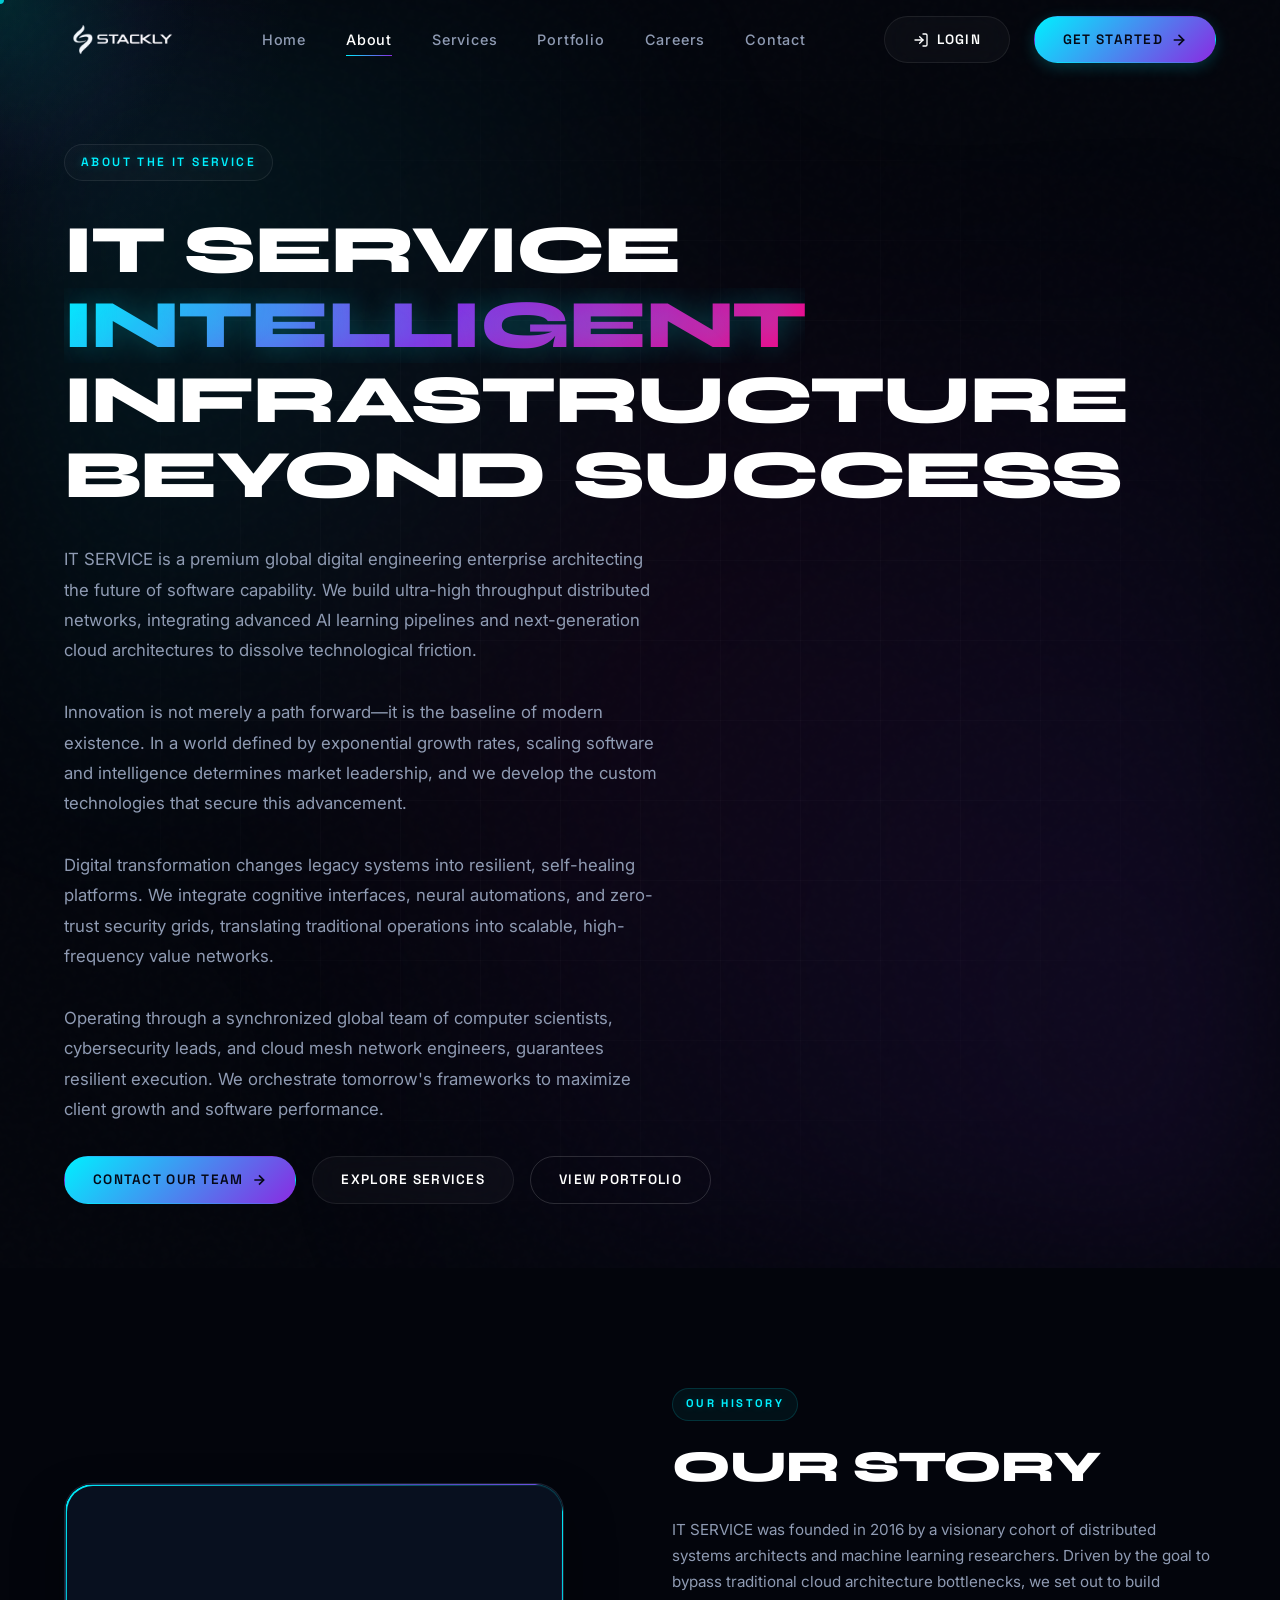
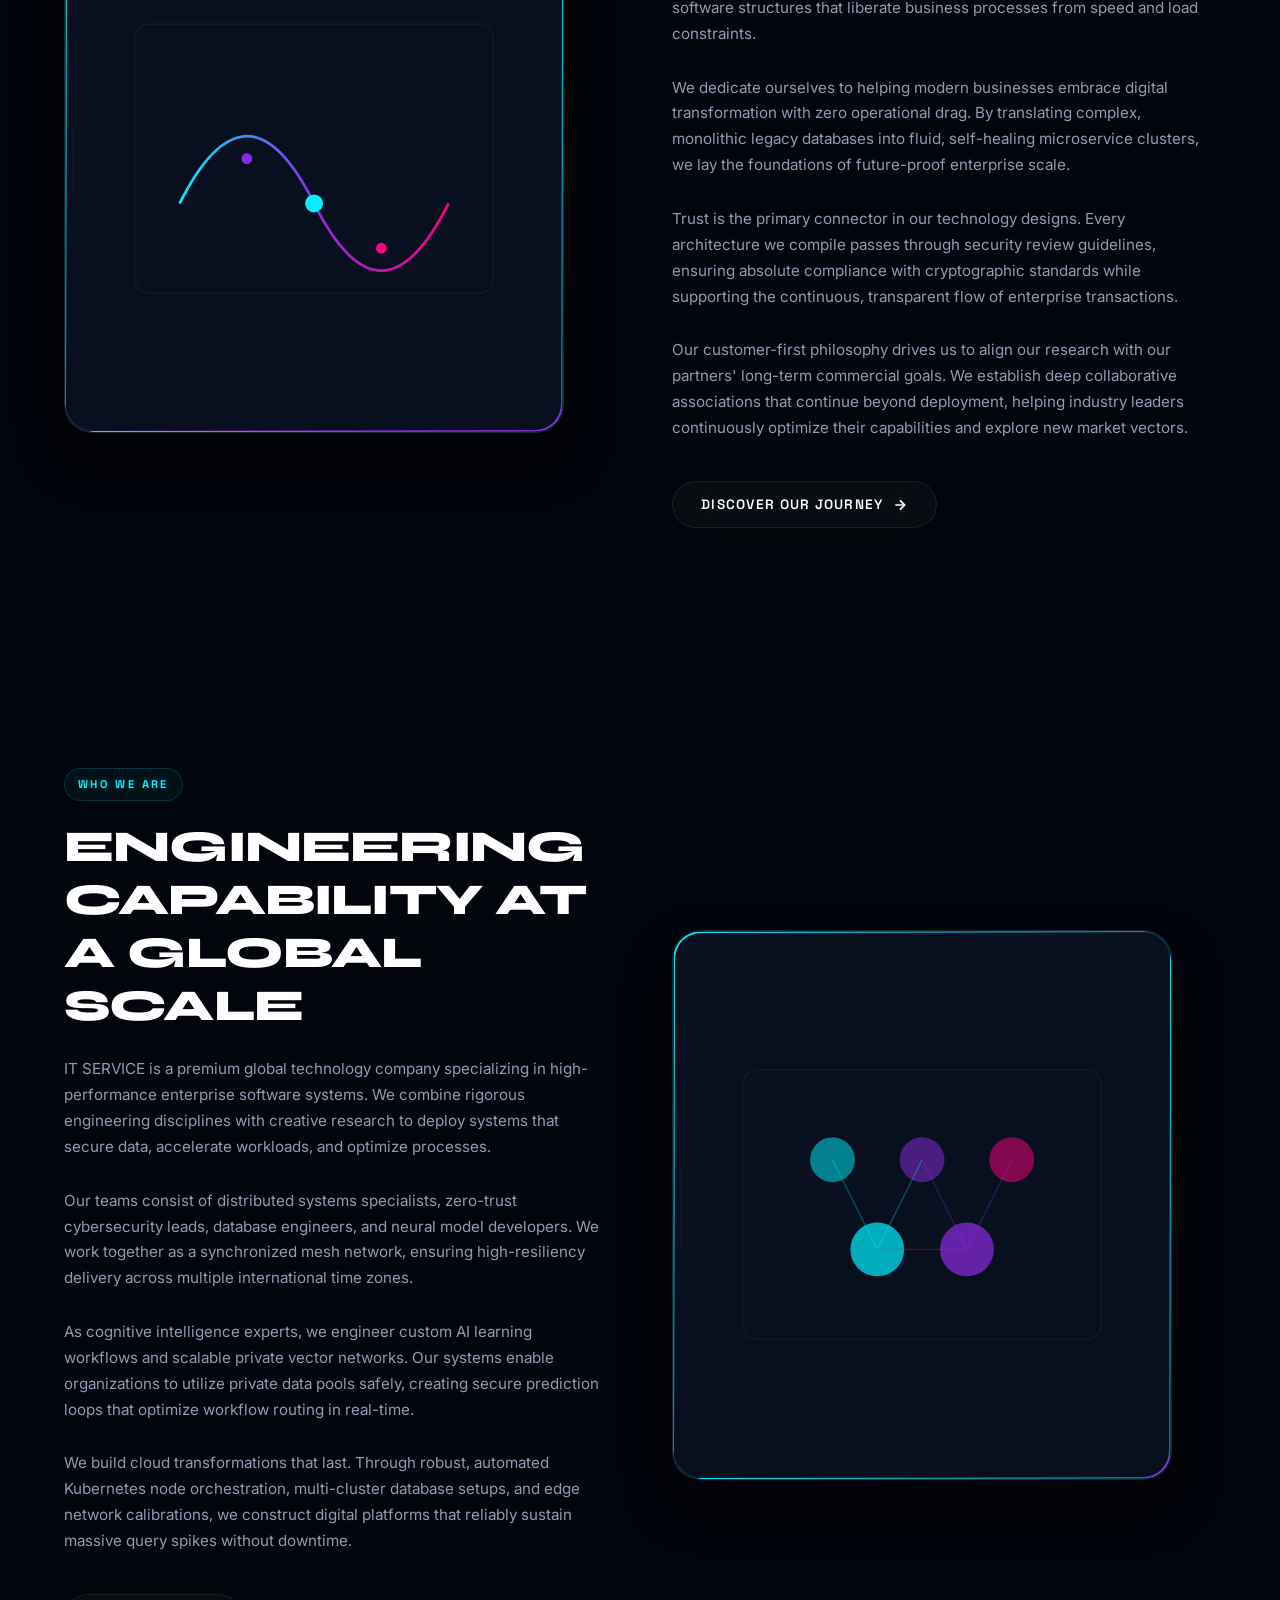
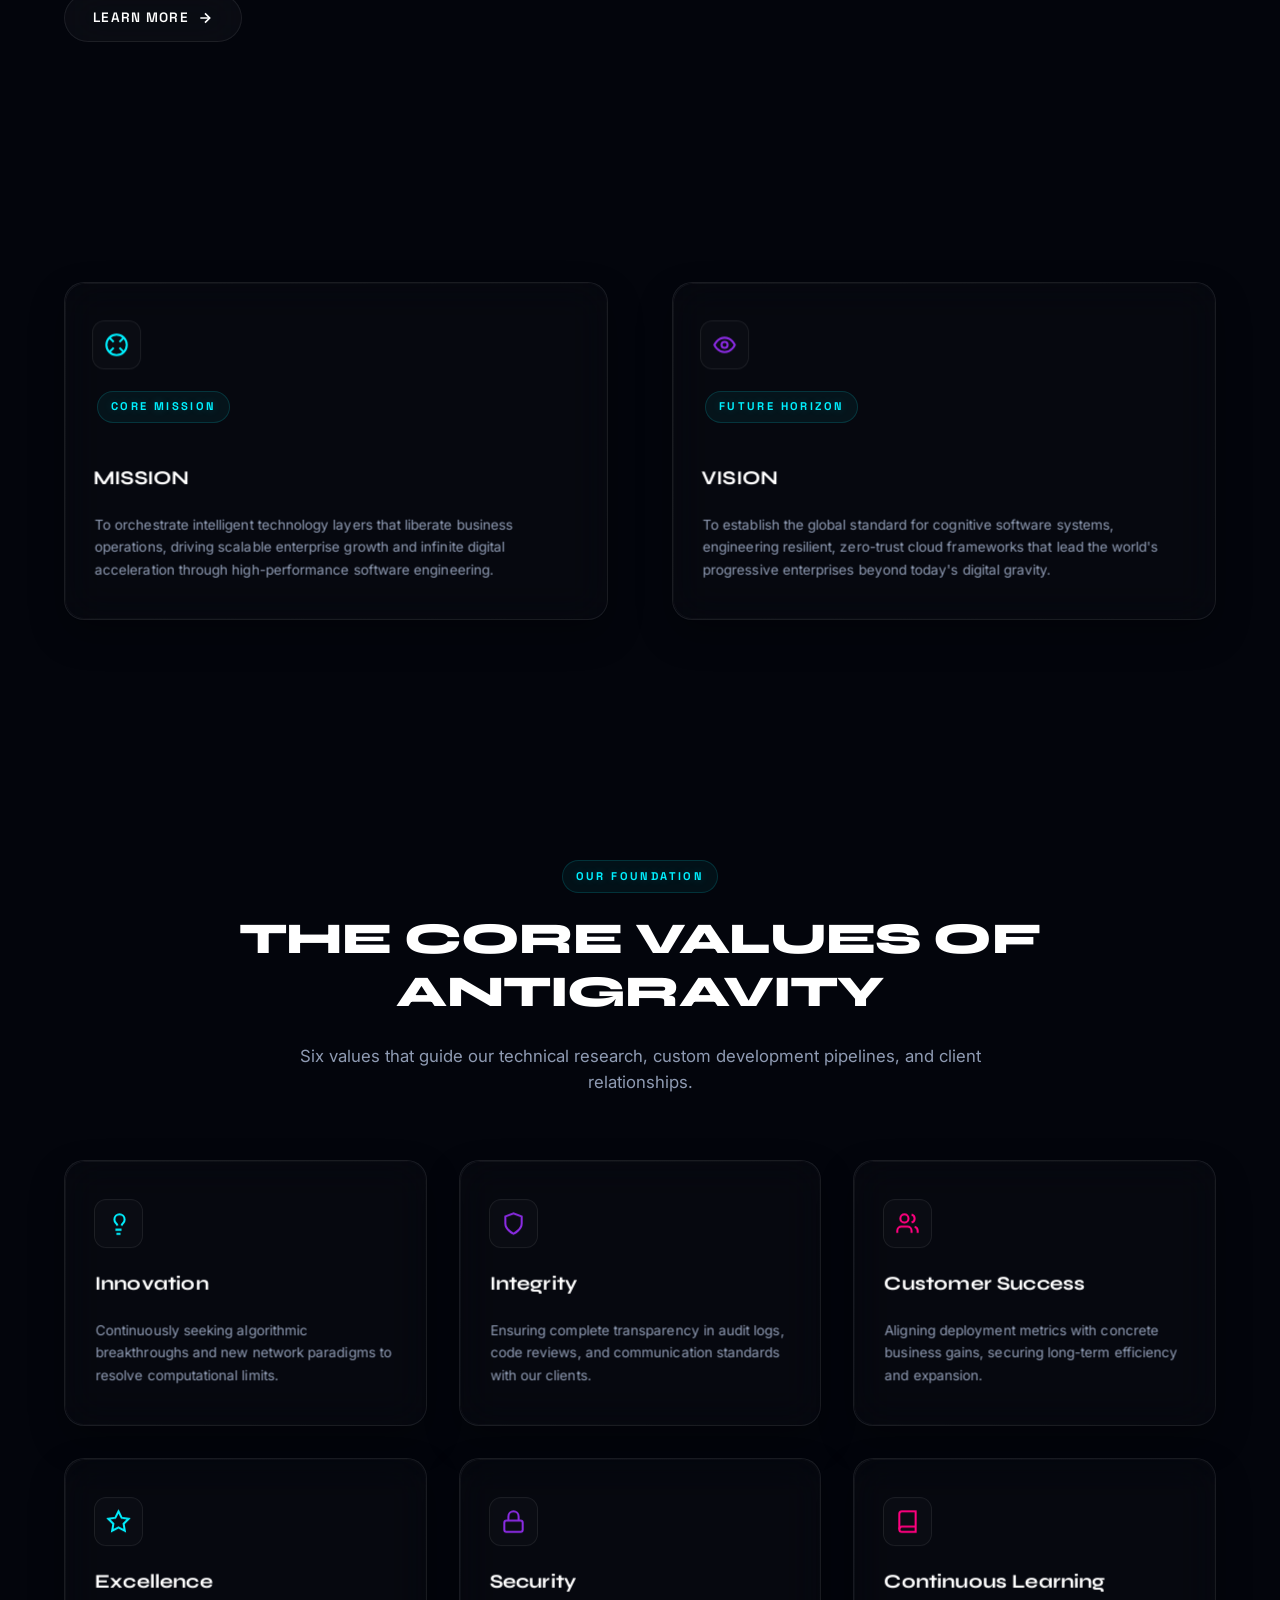
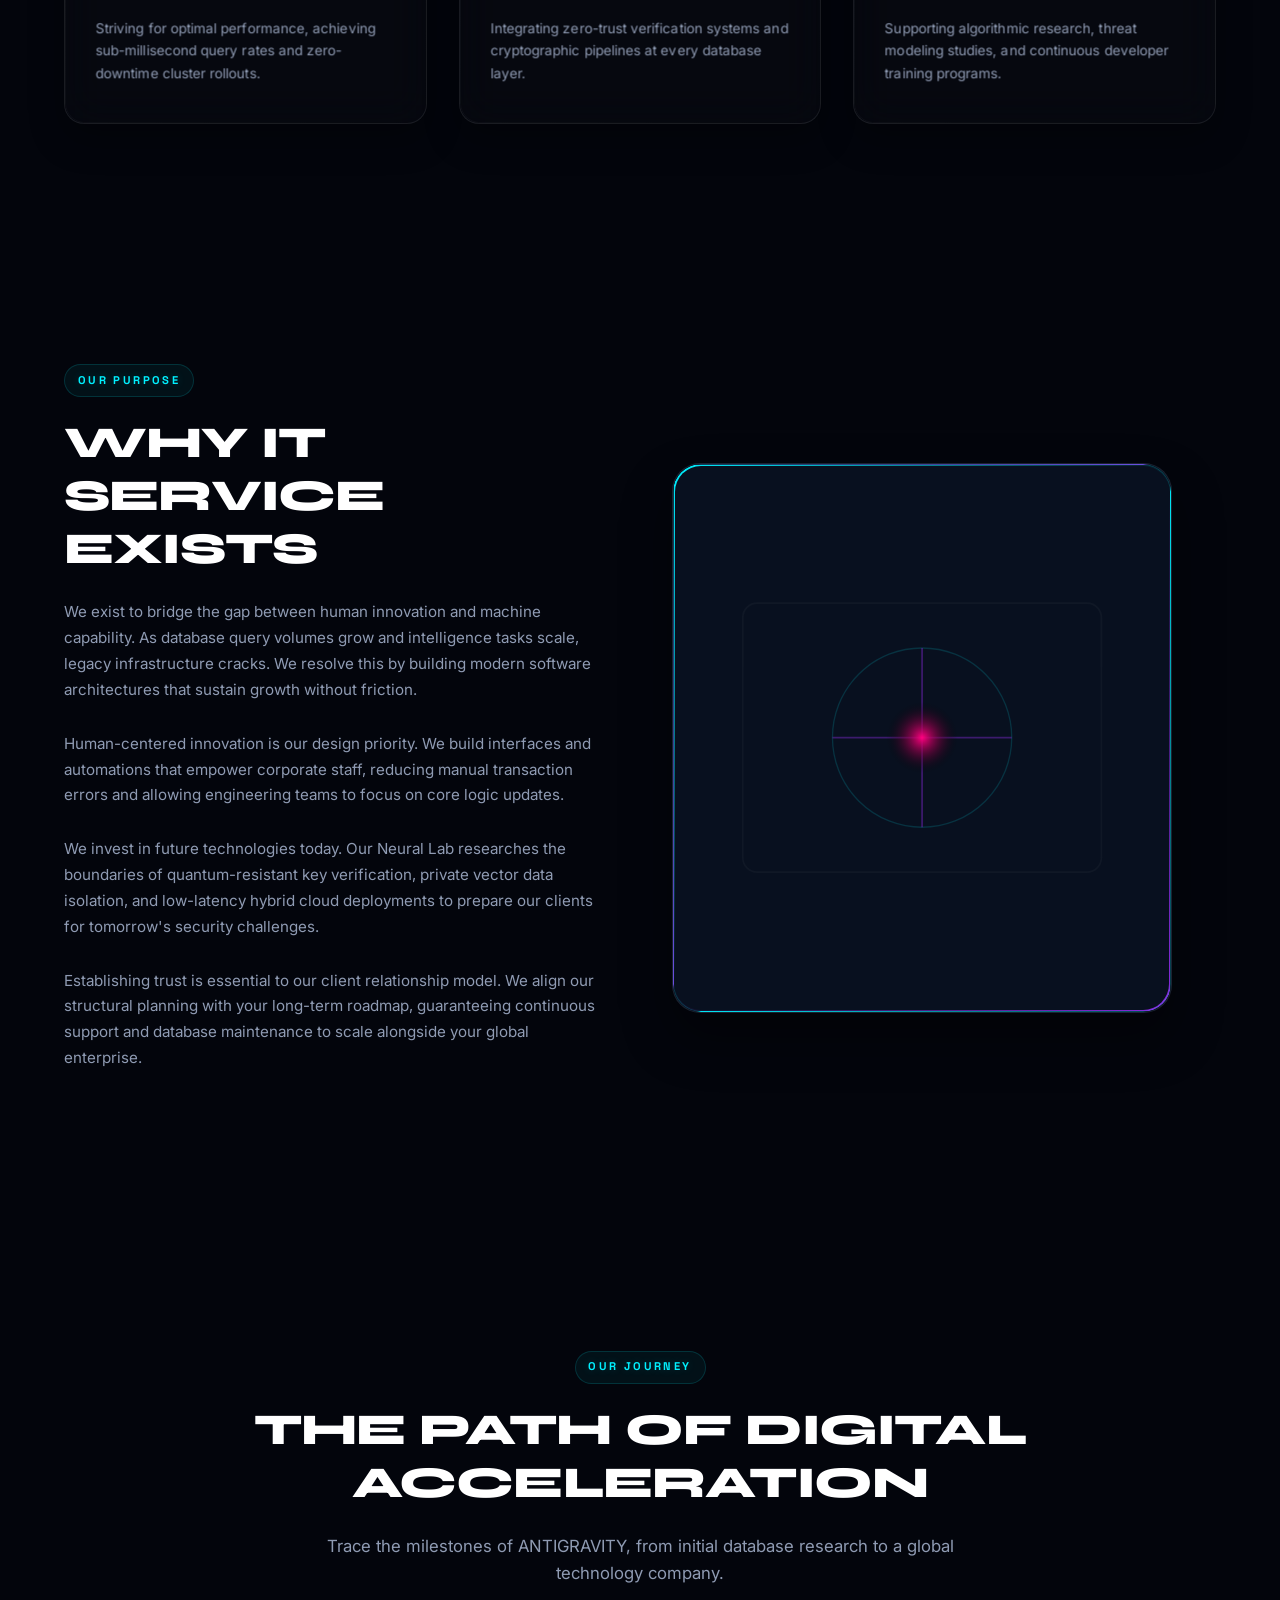
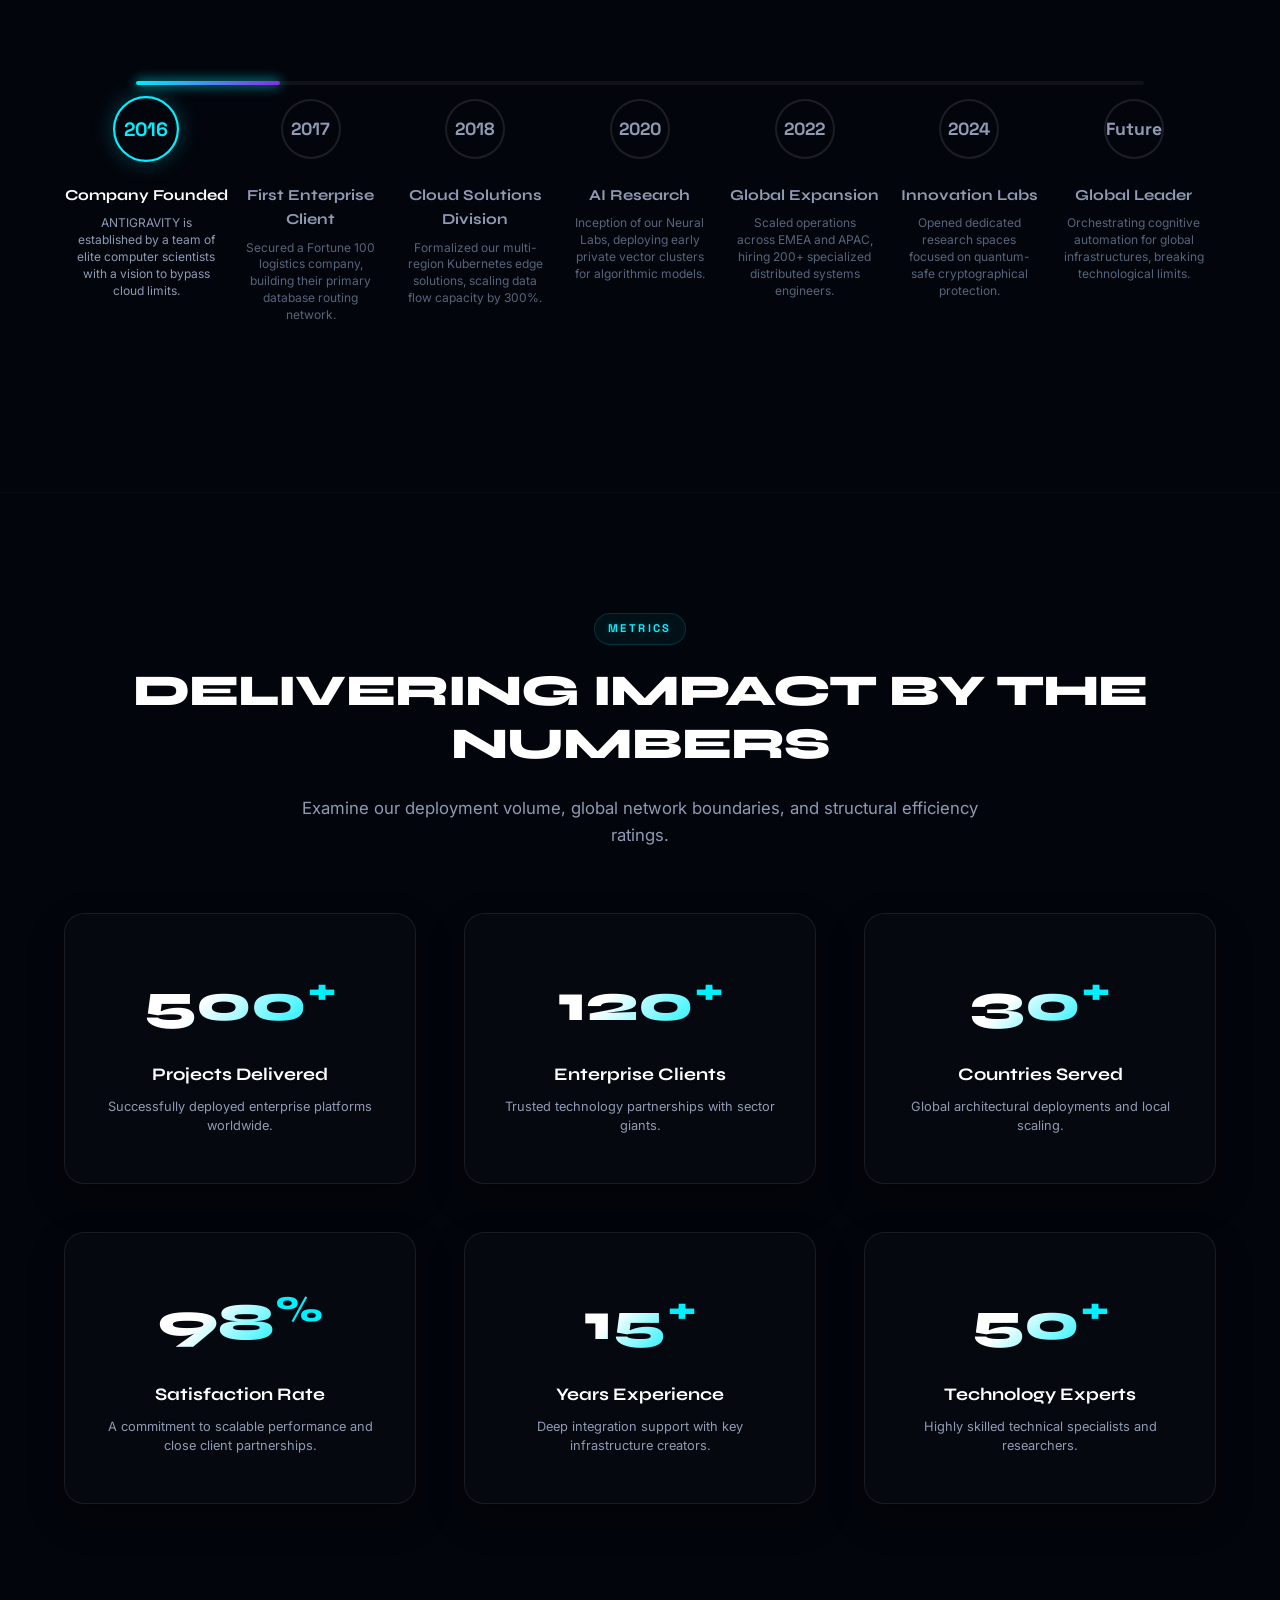
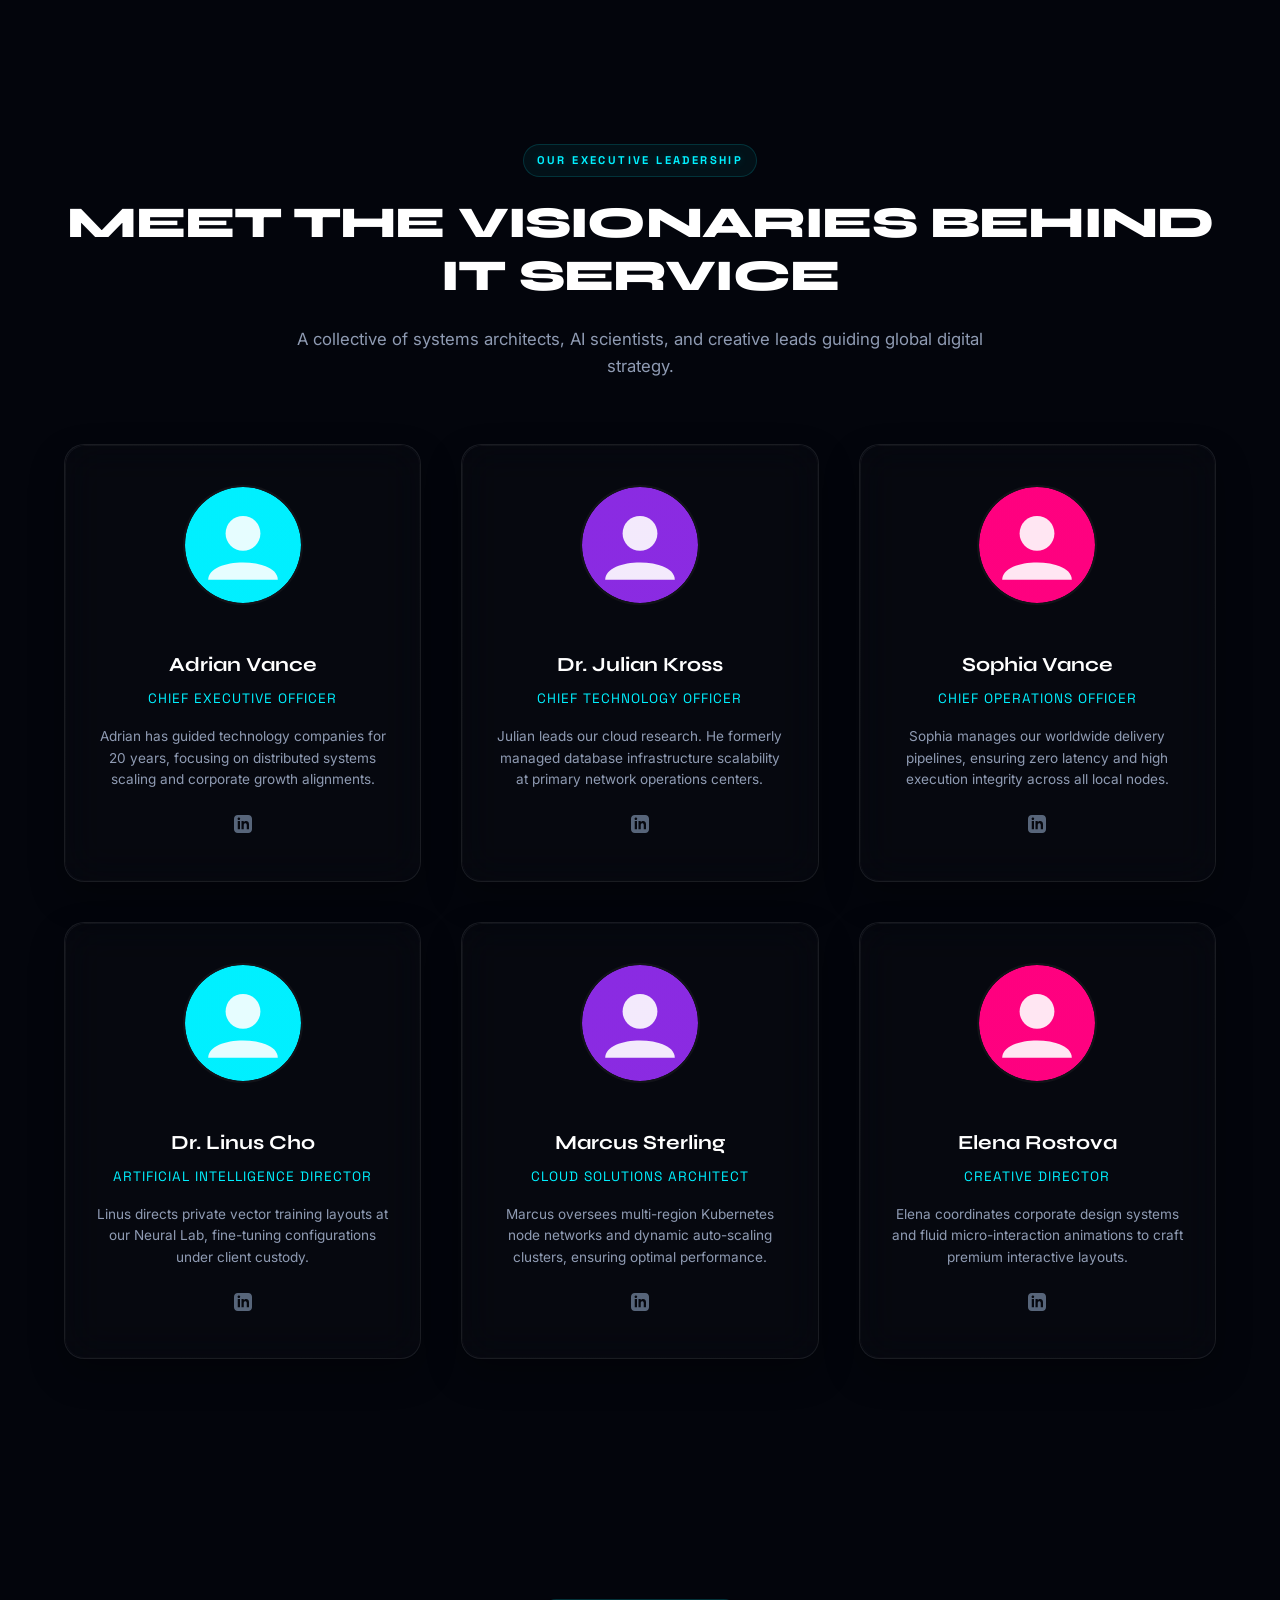
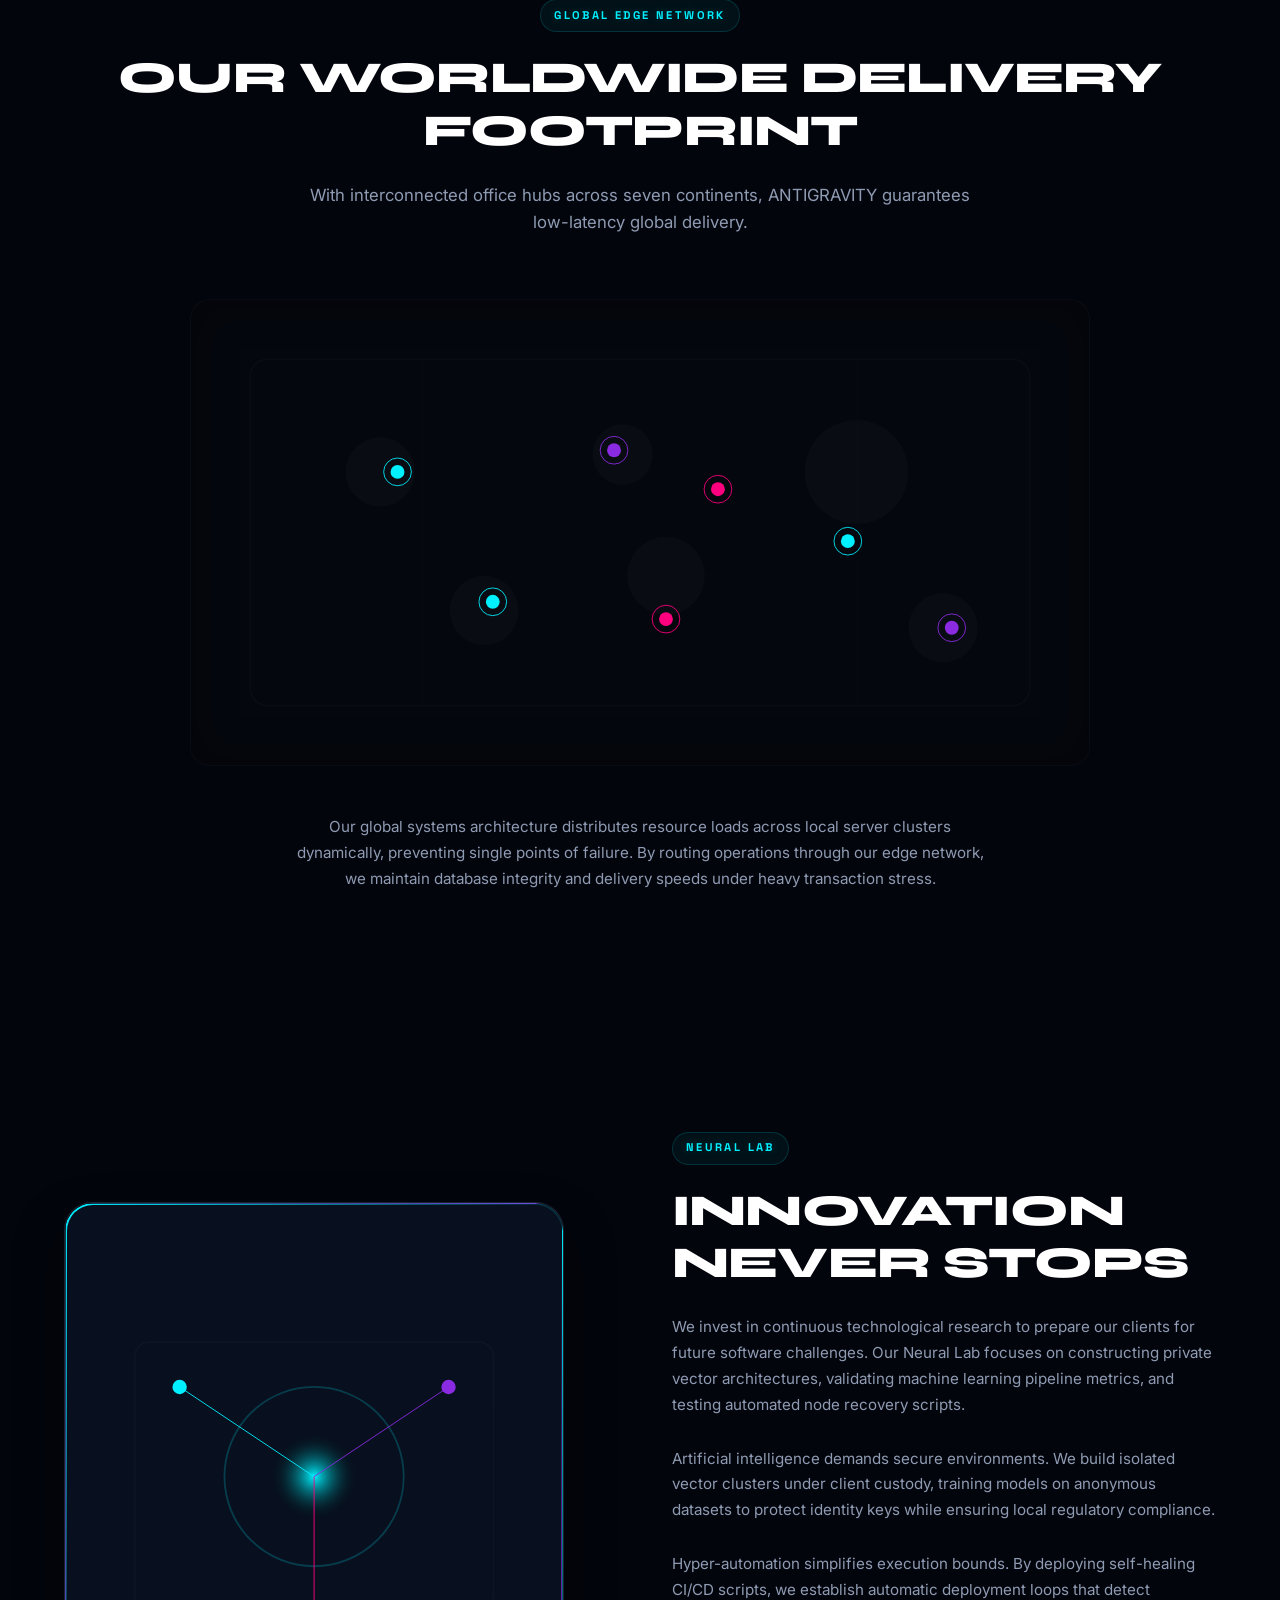
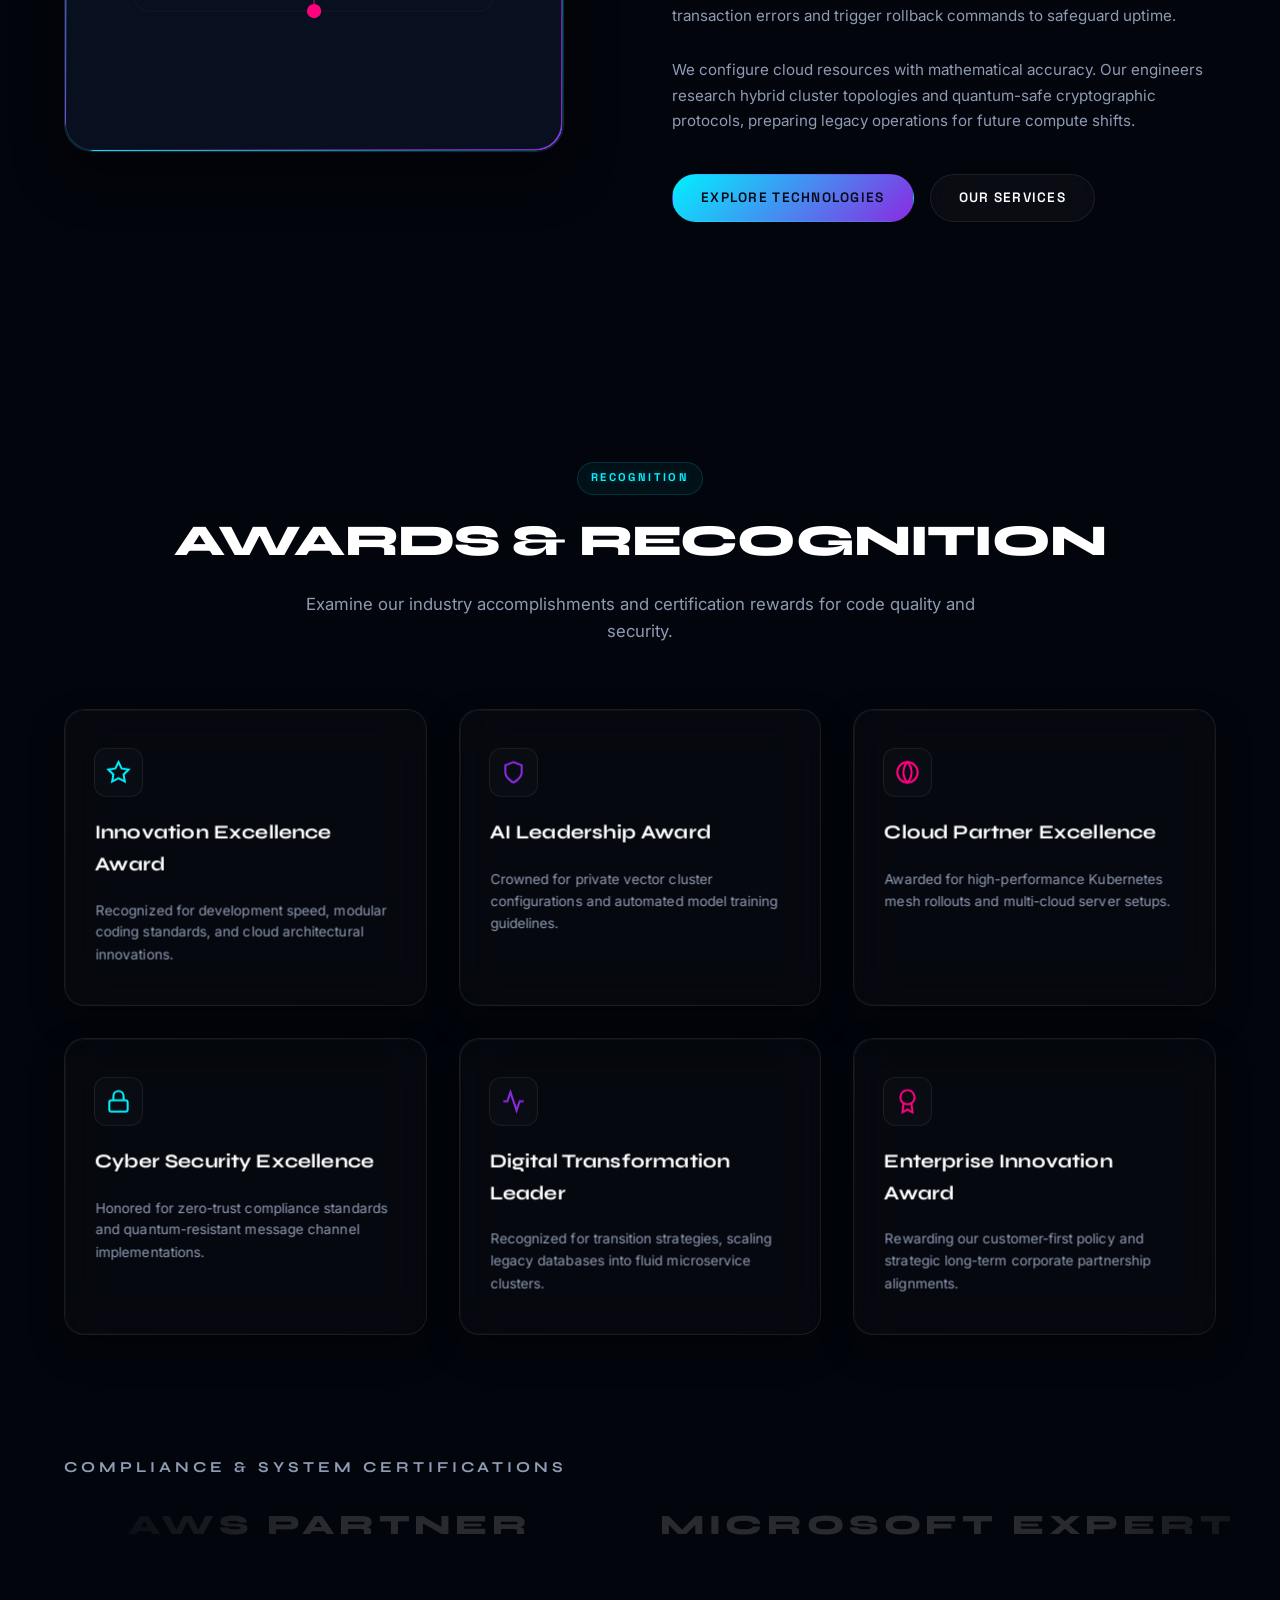
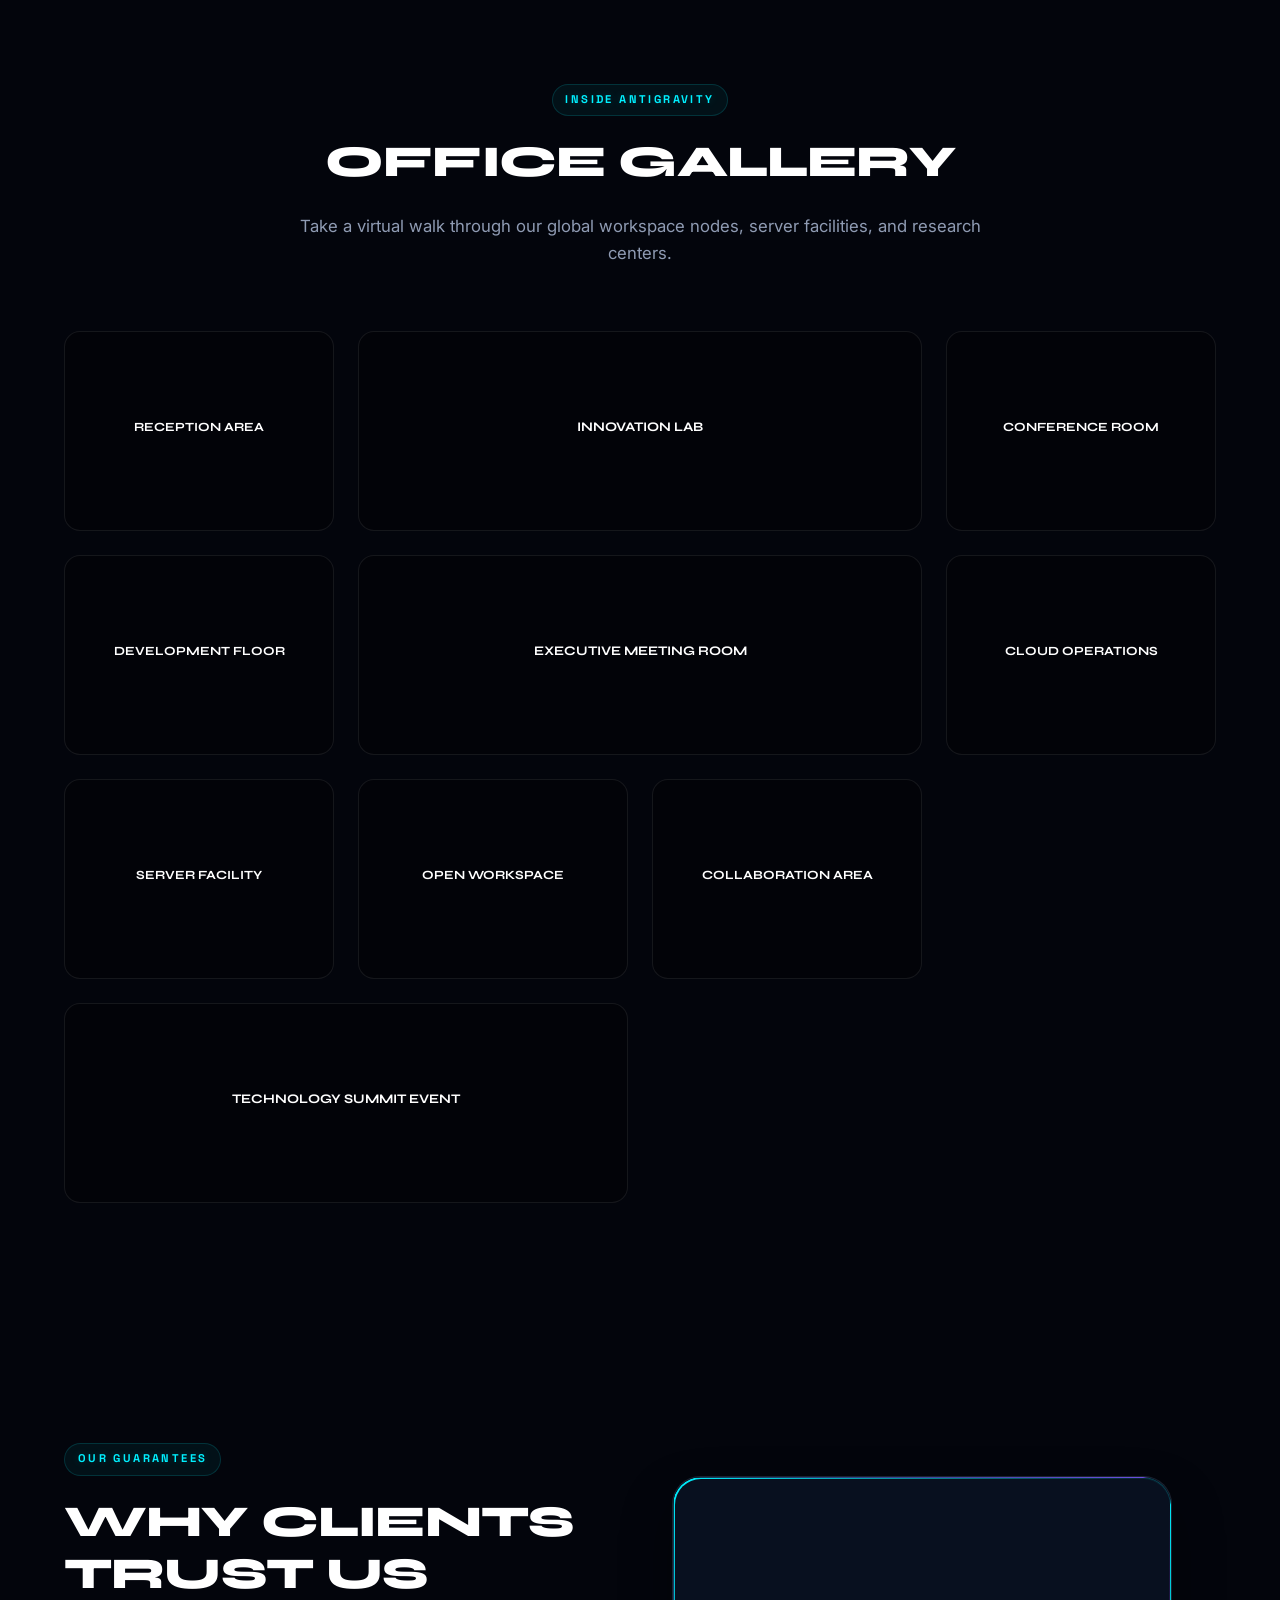
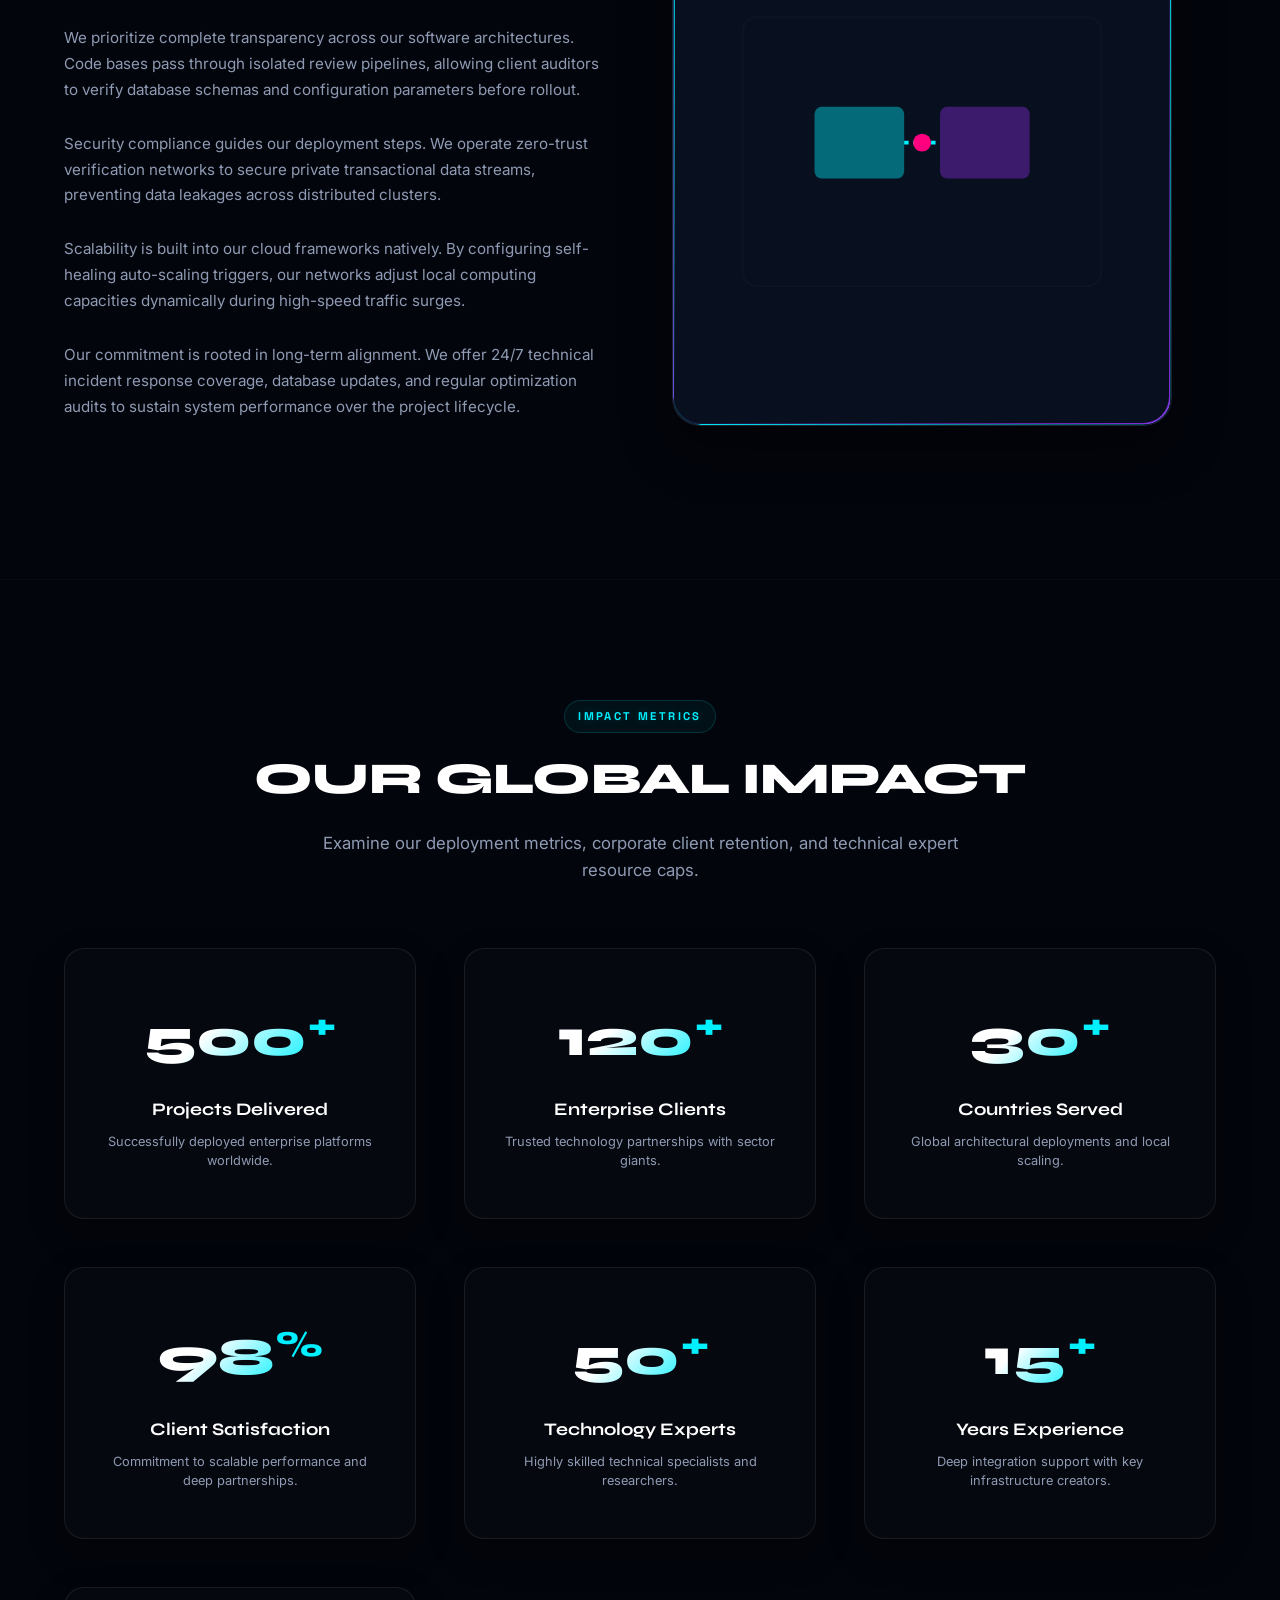
==== commit cb7ce5c4: "changes" ====
--- a/about.html
+++ b/about.html
@@ -235,7 +235,7 @@
 
                 <!-- Button layout -->
                 <div class="hero-button-group">
-                    <a href="contact.html" class="btn btn-primary btn-magnetic">
+                    <a href="404.html" class="btn btn-primary btn-magnetic">
                         <span class="btn-ripple-container"></span>
                         <span class="btn-inner">
                             CONTACT OUR TEAM
@@ -247,75 +247,21 @@
                         </span>
                     </a>
 
-                    <a href="#" class="btn btn-secondary btn-magnetic">
+                    <a href="404.html" class="btn btn-secondary btn-magnetic">
                         <span class="btn-ripple-container"></span>
                         <span class="btn-inner">EXPLORE SERVICES</span>
                     </a>
 
-                    <a href="#" class="btn btn-outline btn-magnetic">
+                    <a href="404.html" class="btn btn-outline btn-magnetic">
                         <span class="btn-ripple-container"></span>
                         <span class="btn-inner">VIEW PORTFOLIO</span>
                     </a>
                 </div>
             </div>
 
-            <!-- Right Side interactive graphic -->
-            <div class="hero-right">
-                <div class="hero-graphic-wrapper" id="parallaxContainer">
-                    <div class="hero-main-card">
-                        <div class="card-glow-border"></div>
-                        <div class="card-reflection"></div>
-
-                        <div class="hero-core-graphic">
-                            <!-- SVG representing Cloud Ops Center / AI Lab -->
-                            <svg viewBox="0 0 400 400" fill="none" xmlns="http://www.w3.org/2000/svg"
-                                class="quantum-node-svg">
-                                <rect x="50" y="50" width="300" height="300" rx="20" stroke="url(#cardGrad)"
-                                    stroke-width="2" />
-                                <line x1="50" y1="150" x2="350" y2="150" stroke="rgba(255,255,255,0.05)" />
-                                <line x1="50" y1="250" x2="350" y2="250" stroke="rgba(255,255,255,0.05)" />
-                                <line x1="150" y1="50" x2="150" y2="350" stroke="rgba(255,255,255,0.05)" />
-                                <line x1="250" y1="50" x2="250" y2="350" stroke="rgba(255,255,255,0.05)" />
-
-                                <!-- Floating Data Cubes -->
-                                <g class="svg-orbit-ring ring-outer">
-                                    <rect x="120" y="120" width="60" height="60" rx="8" fill="url(#cubeGrad1)"
-                                        opacity="0.8" />
-                                    <circle cx="150" cy="150" r="10" fill="#00f0ff" />
-                                </g>
-                                <g class="svg-orbit-ring ring-mid">
-                                    <rect x="220" y="220" width="60" height="60" rx="8" fill="url(#cubeGrad2)"
-                                        opacity="0.8" />
-                                    <circle cx="250" cy="250" r="10" fill="#8a2be2" />
-                                </g>
-
-                                <defs>
-                                    <linearGradient id="cardGrad" x1="50" y1="50" x2="350" y2="350">
-                                        <stop offset="0%" stop-color="#00f0ff" />
-                                        <stop offset="100%" stop-color="#ff007f" />
-                                    </linearGradient>
-                                    <linearGradient id="cubeGrad1" x1="120" y1="120" x2="180" y2="180">
-                                        <stop offset="0%" stop-color="rgba(0, 240, 255, 0.4)" />
-                                        <stop offset="100%" stop-color="rgba(138, 43, 226, 0.1)" />
-                                    </linearGradient>
-                                    <linearGradient id="cubeGrad2" x1="220" y1="220" x2="280" y2="280">
-                                        <stop offset="0%" stop-color="rgba(138, 43, 226, 0.4)" />
-                                        <stop offset="100%" stop-color="rgba(255, 0, 127, 0.1)" />
-                                    </linearGradient>
-                                </defs>
-                            </svg>
-                        </div>
-                    </div>
-                </div>
-            </div>
-        </div>
-
-        <div class="scroll-indicator">
-            <div class="mouse-icon">
-                <span class="mouse-wheel"></span>
-            </div>
-            <span class="scroll-text">EXPLORE MORE</span>
-        </div>
+          
+
+        
     </main>
 
     <!-- OUR STORY SECTION -->
@@ -375,7 +321,7 @@
                         vectors.
                     </p>
                 </div>
-                <a href="#" class="btn btn-secondary btn-magnetic learn-more-btn">
+                <a href="404.html" class="btn btn-secondary btn-magnetic learn-more-btn">
                     <span class="btn-inner">
                         DISCOVER OUR JOURNEY
                         <svg class="icon-arrow" width="16" height="16" viewBox="0 0 24 24" fill="none"
@@ -418,7 +364,7 @@
                         digital platforms that reliably sustain massive query spikes without downtime.
                     </p>
                 </div>
-                <a href="#" class="btn btn-secondary btn-magnetic learn-more-btn">
+                <a href="404.html" class="btn btn-secondary btn-magnetic learn-more-btn">
                     <span class="btn-inner">
                         LEARN MORE
                         <svg class="icon-arrow" width="16" height="16" viewBox="0 0 24 24" fill="none"
@@ -1158,10 +1104,10 @@
                     </p>
                 </div>
                 <div class="hero-button-group">
-                    <a href="#" class="btn btn-primary btn-magnetic">
+                    <a href="404.html" class="btn btn-primary btn-magnetic">
                         <span class="btn-inner">EXPLORE TECHNOLOGIES</span>
                     </a>
-                    <a href="#" class="btn btn-secondary btn-magnetic">
+                    <a href="404.html" class="btn btn-secondary btn-magnetic">
                         <span class="btn-inner">OUR SERVICES</span>
                     </a>
                 </div>
@@ -1550,7 +1496,7 @@
                     </p>
 
                     <div class="cta-button-group">
-                        <a href="contact.html" class="btn btn-primary btn-magnetic">
+                        <a href="404.html" class="btn btn-primary btn-magnetic">
                             <span class="btn-ripple-container"></span>
                             <span class="btn-inner">
                                 START YOUR PROJECT
@@ -1561,11 +1507,11 @@
                                 </svg>
                             </span>
                         </a>
-                        <a href="contact.html" class="btn btn-secondary btn-magnetic">
+                        <a href="404.html" class="btn btn-secondary btn-magnetic">
                             <span class="btn-ripple-container"></span>
                             <span class="btn-inner">BOOK CONSULTATION</span>
                         </a>
-                        <a href="contact.html" class="btn btn-outline btn-magnetic">
+                        <a href="404.html" class="btn btn-outline btn-magnetic">
                             <span class="btn-ripple-container"></span>
                             <span class="btn-inner">CONTACT US</span>
                         </a>
--- a/style.css
+++ b/style.css
@@ -2258,29 +2258,7 @@
     transition: transform 1.2s cubic-bezier(0.16, 1, 0.3, 1);
 }
 
-.bg-proj-1 {
-    background-image: url('project1.png'), url('file:///C:/Users/ASUS/.gemini/antigravity-ide/brain/6dbeb3d4-259d-4392-8dea-da962ee3e993/project1_ai_command_center_1782829553582.png'), linear-gradient(135deg, #0f2027 0%, #203a43 50%, #2c5364 100%);
-}
-
-.bg-proj-2 {
-    background-image: url('project2.png'), url('file:///C:/Users/ASUS/.gemini/antigravity-ide/brain/6dbeb3d4-259d-4392-8dea-da962ee3e993/project2_cloud_infrastructure_1782829749672.png'), linear-gradient(135deg, #1f4037 0%, #99f2c8 100%);
-}
-
-.bg-proj-3 {
-    background-image: url('project3.png'), url('file:///C:/Users/ASUS/.gemini/antigravity-ide/brain/6dbeb3d4-259d-4392-8dea-da962ee3e993/project3_cyber_security_1782829792302.png'), linear-gradient(135deg, #f12711 0%, #f5af19 100%);
-}
-
-.bg-proj-4 {
-    background-image: url('project4.png'), url('file:///C:/Users/ASUS/.gemini/antigravity-ide/brain/6dbeb3d4-259d-4392-8dea-da962ee3e993/project4_retail_analytics_1782829869541.png'), linear-gradient(135deg, #654ea3 0%, #eaafc8 100%);
-}
-
-.bg-proj-5 {
-    background-image: url('project5.png'), url('file:///C:/Users/ASUS/.gemini/antigravity-ide/brain/6dbeb3d4-259d-4392-8dea-da962ee3e993/project5_fintech_platform_1782829901517.png'), linear-gradient(135deg, #00c6ff 0%, #0072ff 100%);
-}
-
-.bg-proj-6 {
-    background-image: url('project6.png'), url('file:///C:/Users/ASUS/.gemini/antigravity-ide/brain/6dbeb3d4-259d-4392-8dea-da962ee3e993/project6_luxury_automotive_1782829922964.png'), linear-gradient(135deg, #11998e 0%, #38ef7d 100%);
-}
+
 
 .project-card:hover .project-gradient-bg {
     transform: scale(1.1) rotate(1deg);
@@ -2770,23 +2748,7 @@
     overflow: hidden;
 }
 
-.insight-gradient {
-    width: 100%;
-    height: 100%;
-    transition: transform 0.8s cubic-bezier(0.16, 1, 0.3, 1);
-}
-
-.bg-ins-1 {
-    background: linear-gradient(135deg, #1f4037 0%, #99f2c8 100%);
-}
-
-.bg-ins-2 {
-    background: linear-gradient(135deg, #654ea3 0%, #eaafc8 100%);
-}
-
-.bg-ins-3 {
-    background: linear-gradient(135deg, #00c6ff 0%, #0072ff 100%);
-}
+
 
 .insight-card:hover .insight-gradient {
     transform: scale(1.05);
@@ -7643,4 +7605,150 @@
     .site-logo{
         height: 60px;
     }
-}+}
+
+
+.about-image-card{
+
+    position:relative;
+
+    overflow:hidden;
+
+    border-radius:28px;
+
+    height:550px;
+
+    background:#08101f;
+
+    border:1px solid rgba(255,255,255,.08);
+
+}
+
+.about-image{
+
+    width:100%;
+
+    height:100%;
+
+    object-fit:cover;
+
+    display:block;
+
+    transition:transform .8s ease;
+
+}
+
+.about-image-card:hover .about-image{
+
+    transform:scale(1.08);
+
+}
+
+.card-glow-border{
+
+    position:absolute;
+
+    inset:0;
+
+    border-radius:28px;
+
+    pointer-events:none;
+
+    border:1px solid rgba(0,240,255,.18);
+
+    box-shadow:
+
+    0 0 40px rgba(0,240,255,.12),
+
+    0 0 80px rgba(138,43,226,.08);
+
+    z-index:2;
+
+}
+
+
+/* ==========================
+   Why Choose Us Image
+========================== */
+
+.why-image-card{
+    position:relative;
+    overflow:hidden;
+    border-radius:28px;
+    height:580px;
+    border:1px solid rgba(255,255,255,.08);
+    background:#08111f;
+    box-shadow:0 25px 60px rgba(0,0,0,.45);
+}
+
+.why-image{
+
+    width:100%;
+
+    height:100%;
+
+    object-fit:cover;
+
+    display:block;
+
+    transition:transform .8s ease;
+
+}
+
+.why-image-card:hover .why-image{
+
+    transform:scale(1.08);
+
+}
+
+.card-glow-border{
+
+    position:absolute;
+
+    inset:0;
+
+    border-radius:28px;
+
+    border:1px solid rgba(0,240,255,.18);
+
+    pointer-events:none;
+
+    box-shadow:
+    0 0 40px rgba(0,240,255,.15),
+    0 0 80px rgba(138,43,226,.08);
+
+}
+
+
+.project-image-wrapper{
+    position:relative;
+    width:100%;
+    height:260px;
+    overflow:hidden;
+    border-radius:24px 24px 0 0;
+}
+
+.project-image{
+    position:absolute;
+    top:0;
+    left:0;
+    width:100%;
+    height:100%;
+    object-fit:cover;
+    display:block;
+}
+
+.project-image-overlay{
+    position:absolute;
+    left:0;
+    right:0;
+    bottom:0;
+    padding:18px;
+    background:linear-gradient(
+        to top,
+        rgba(0,0,0,.85),
+        rgba(0,0,0,.35),
+        transparent
+    );
+}
+
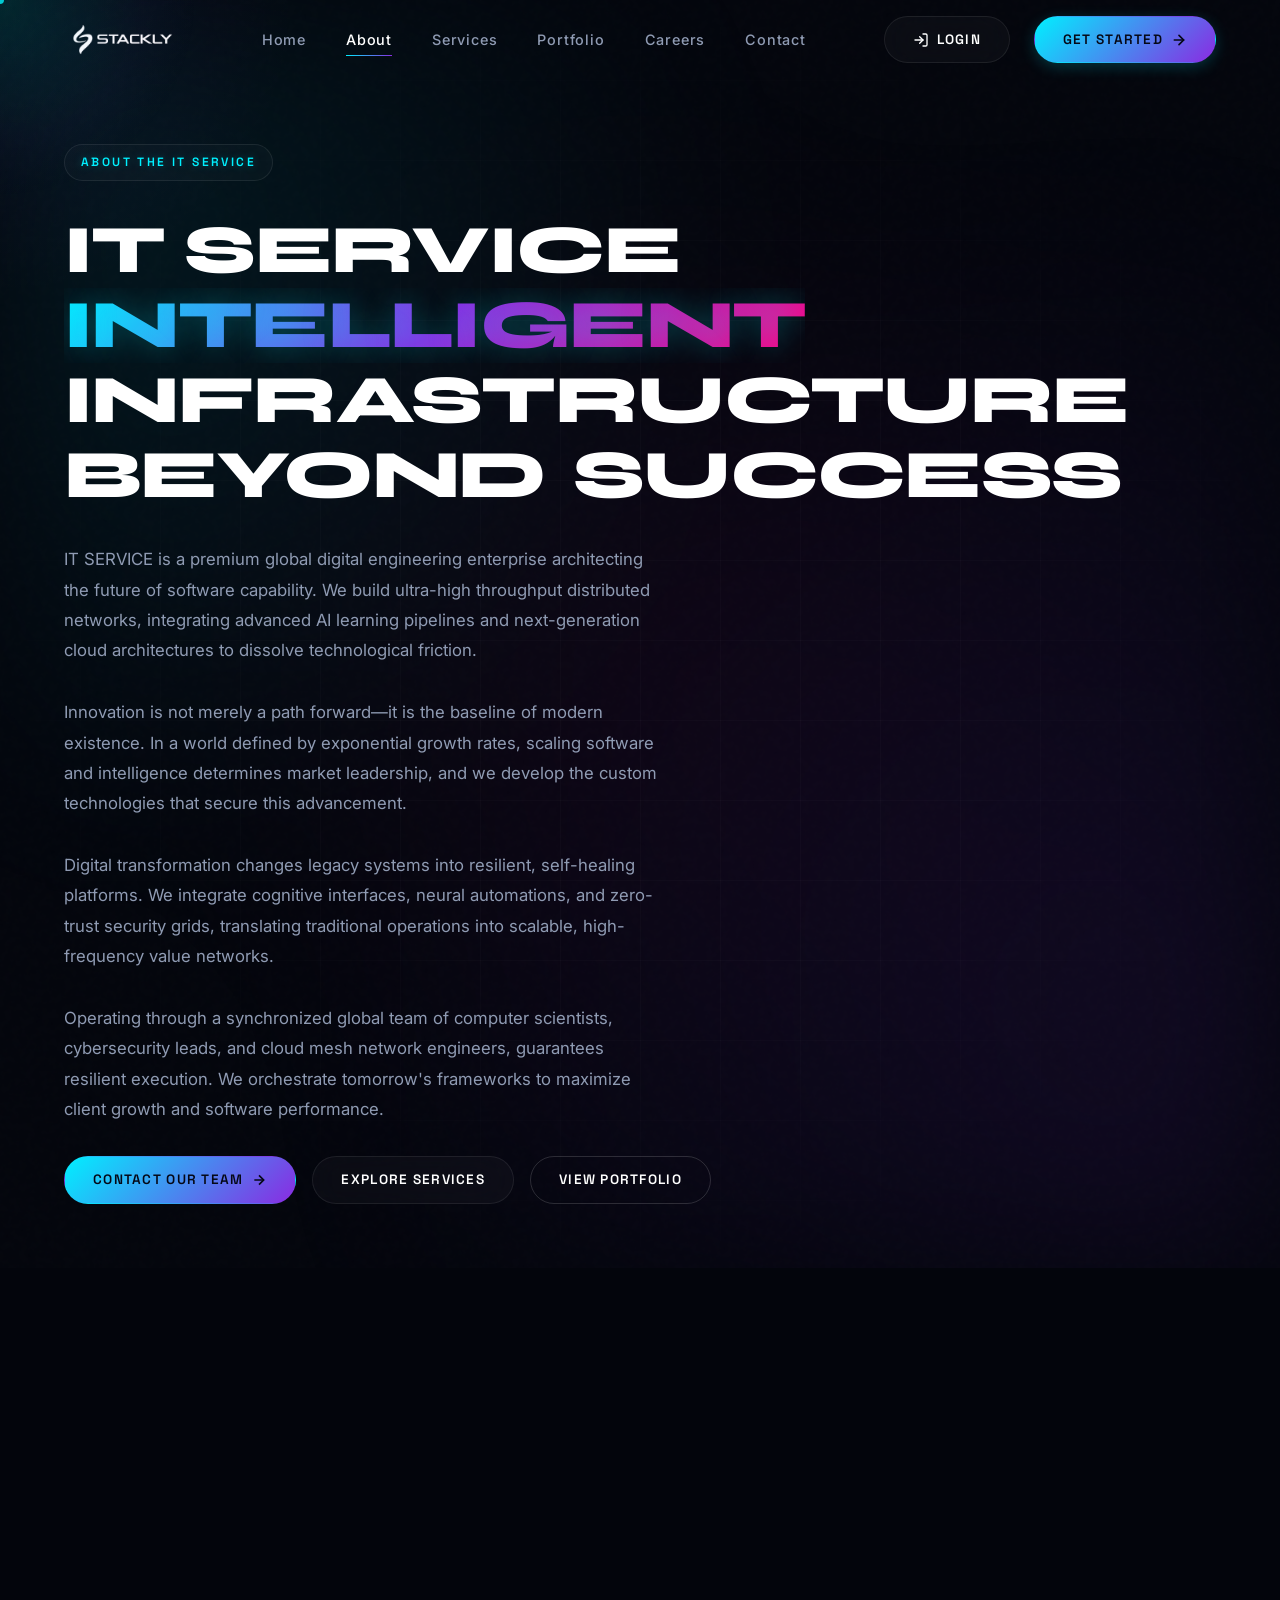
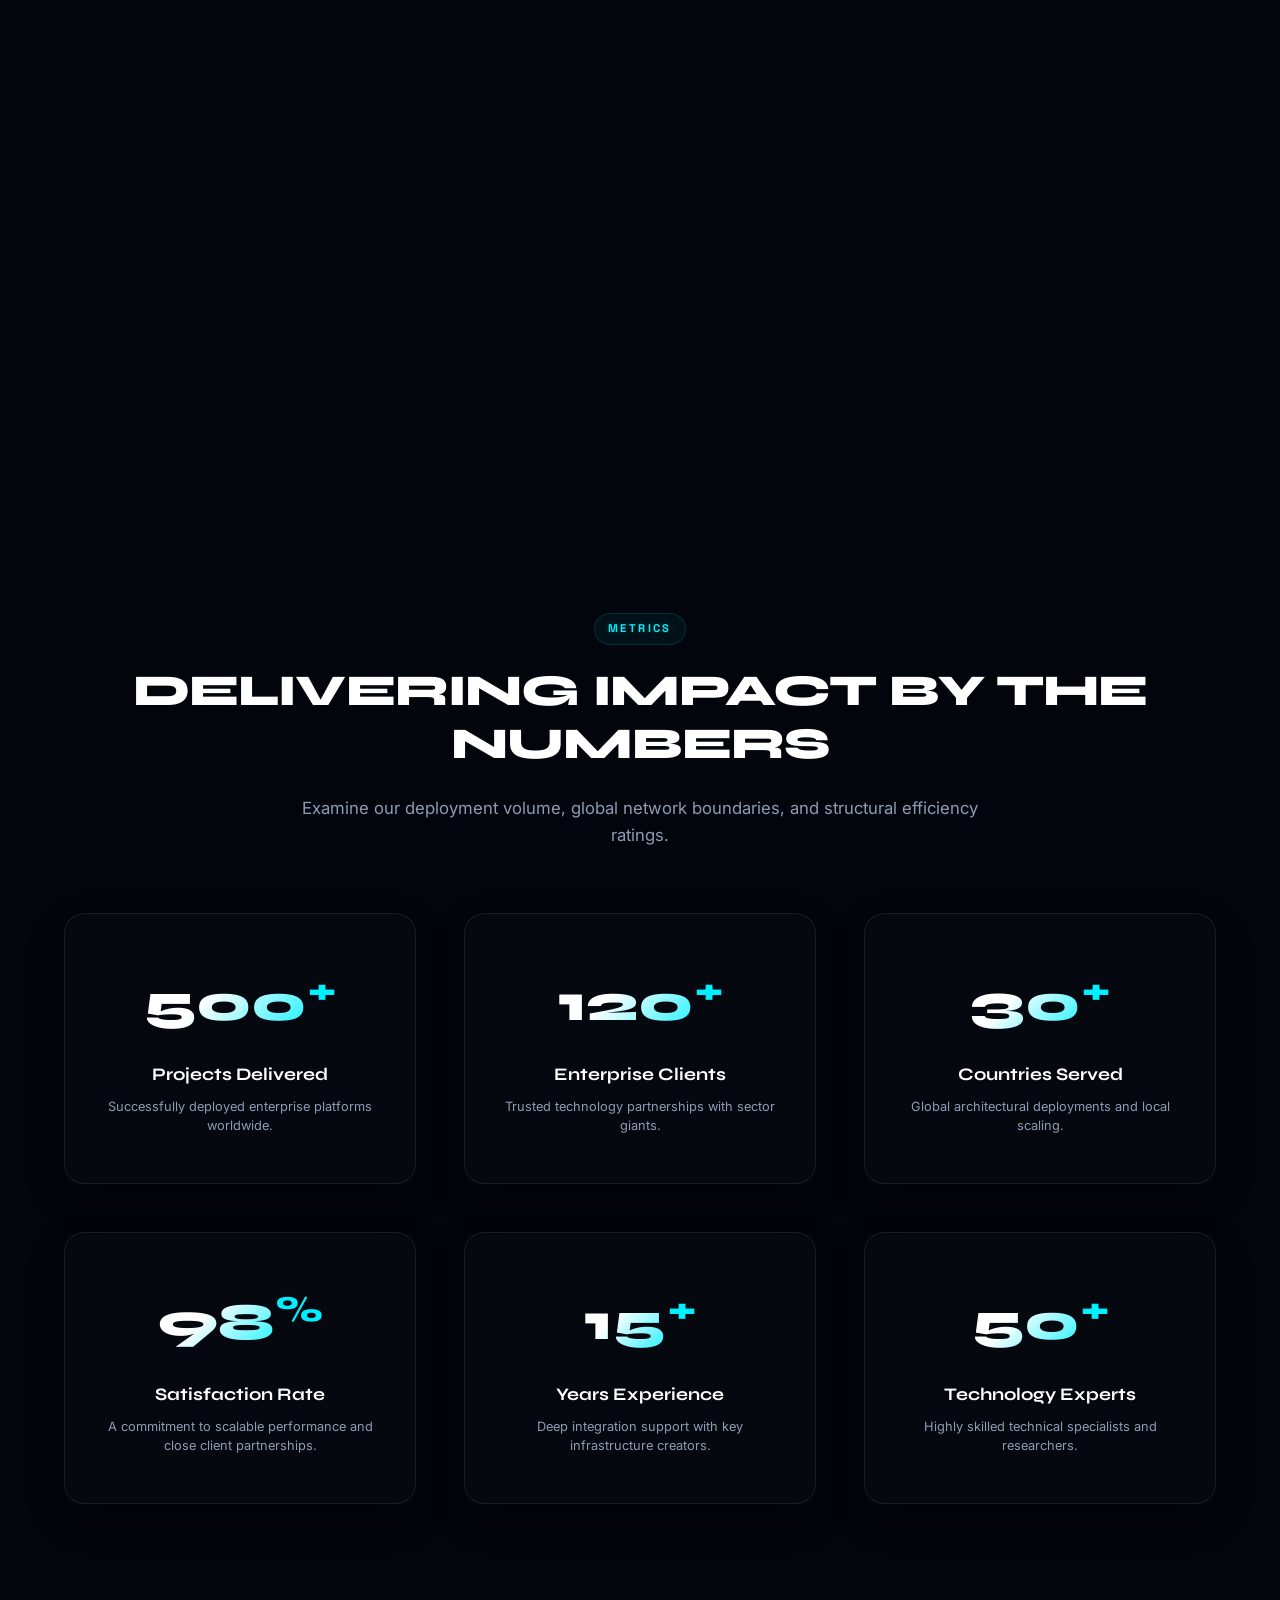
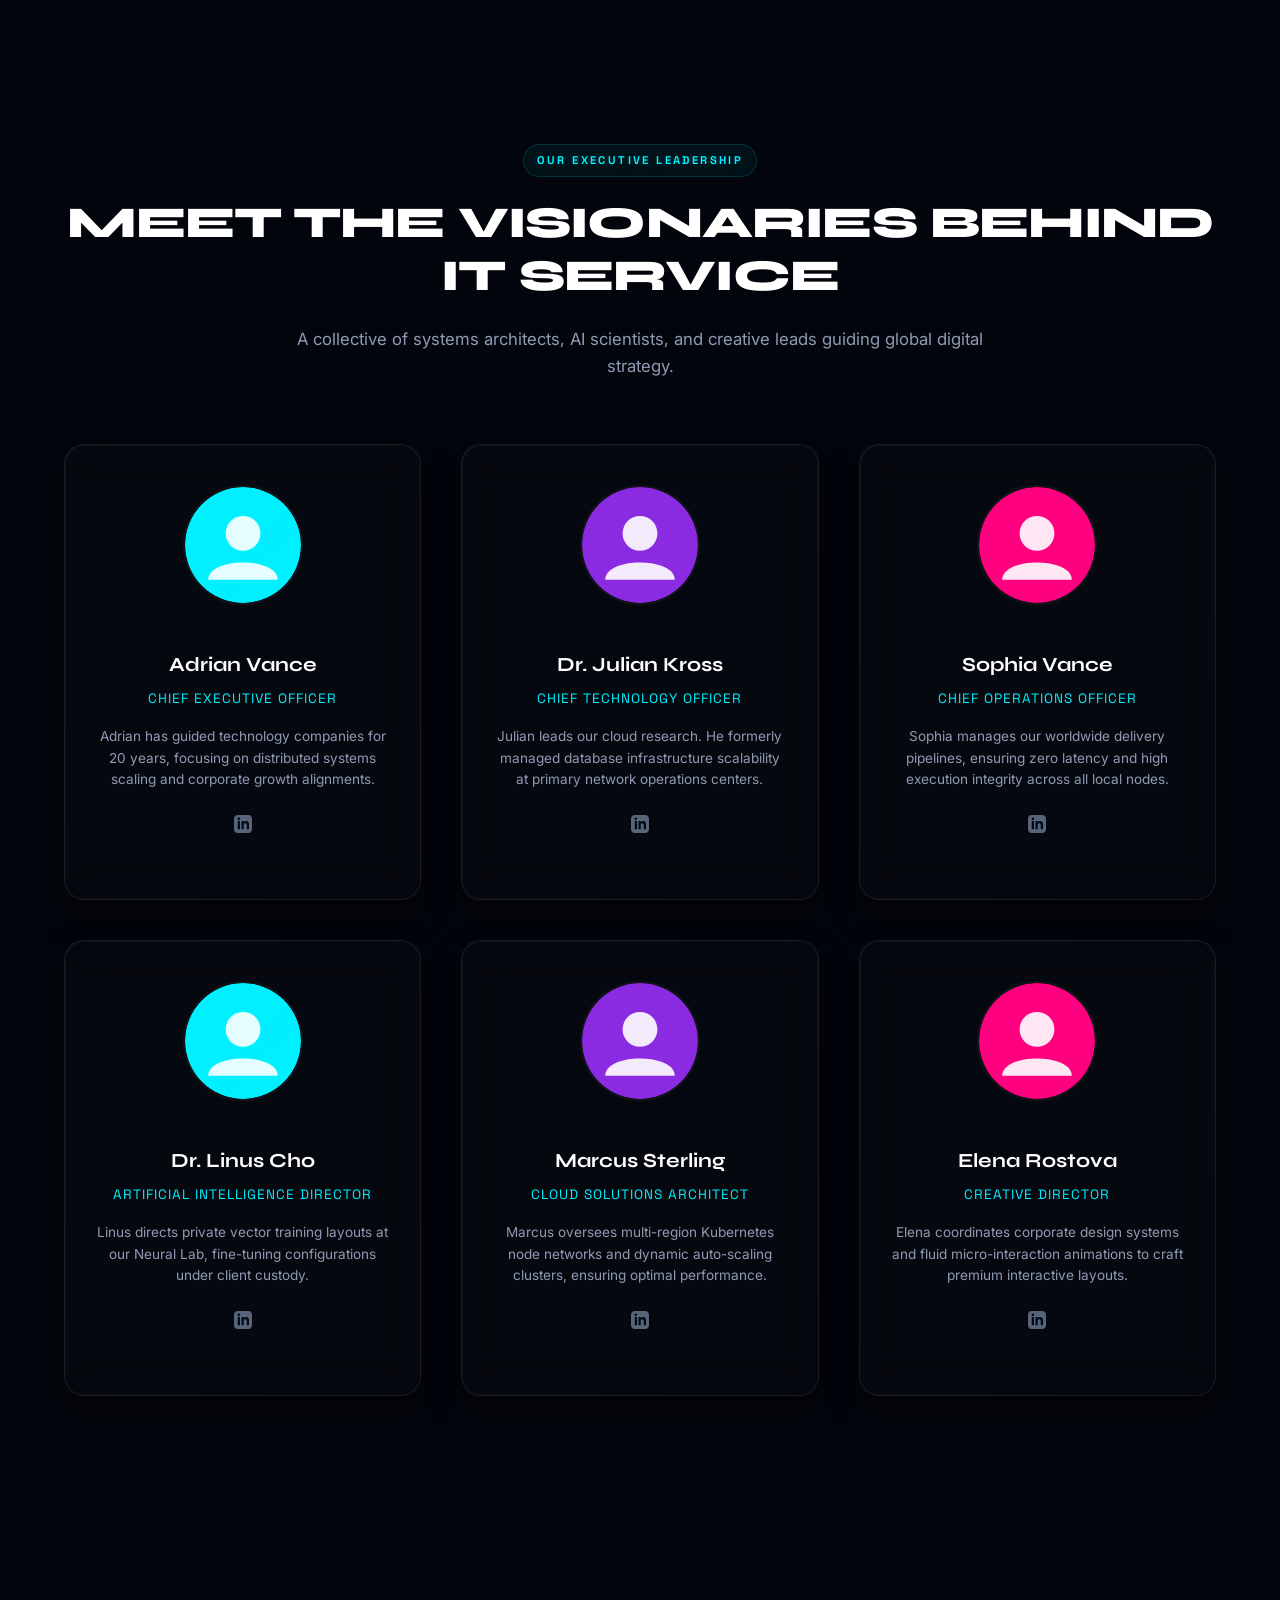
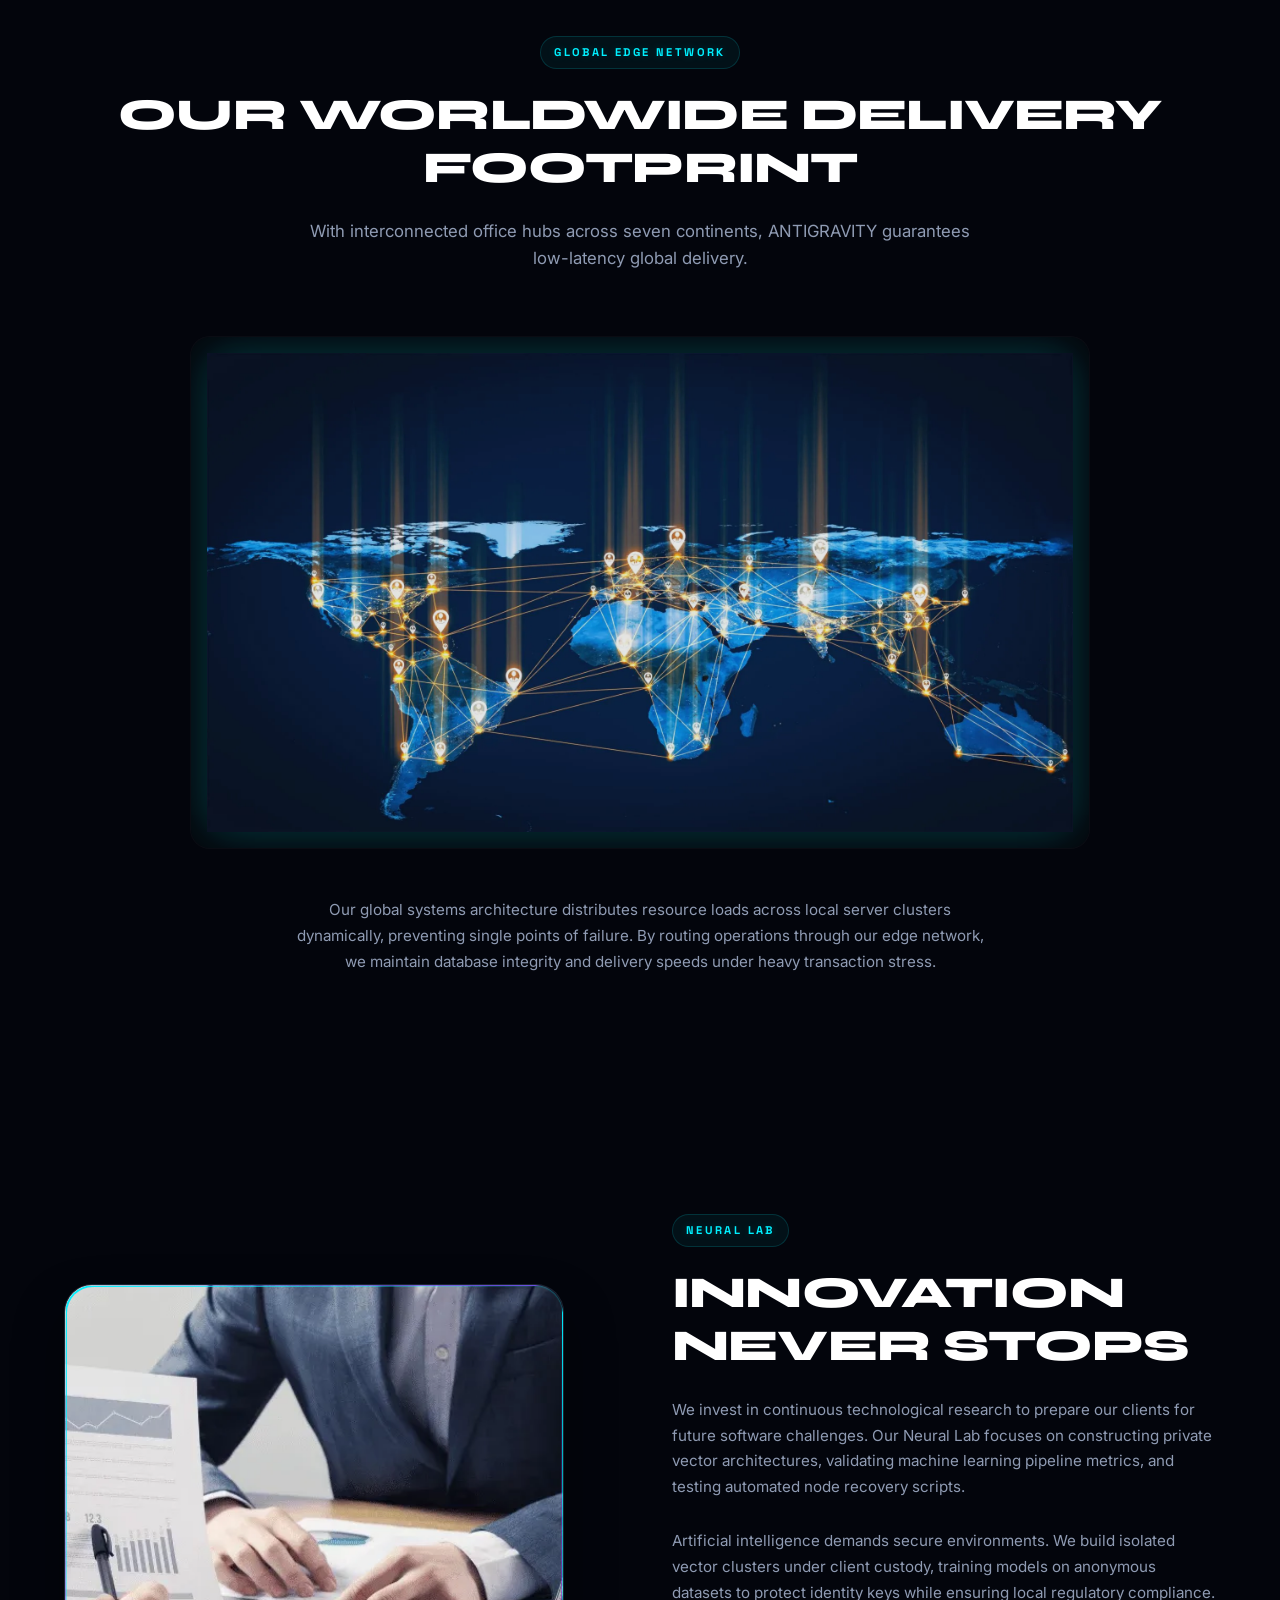
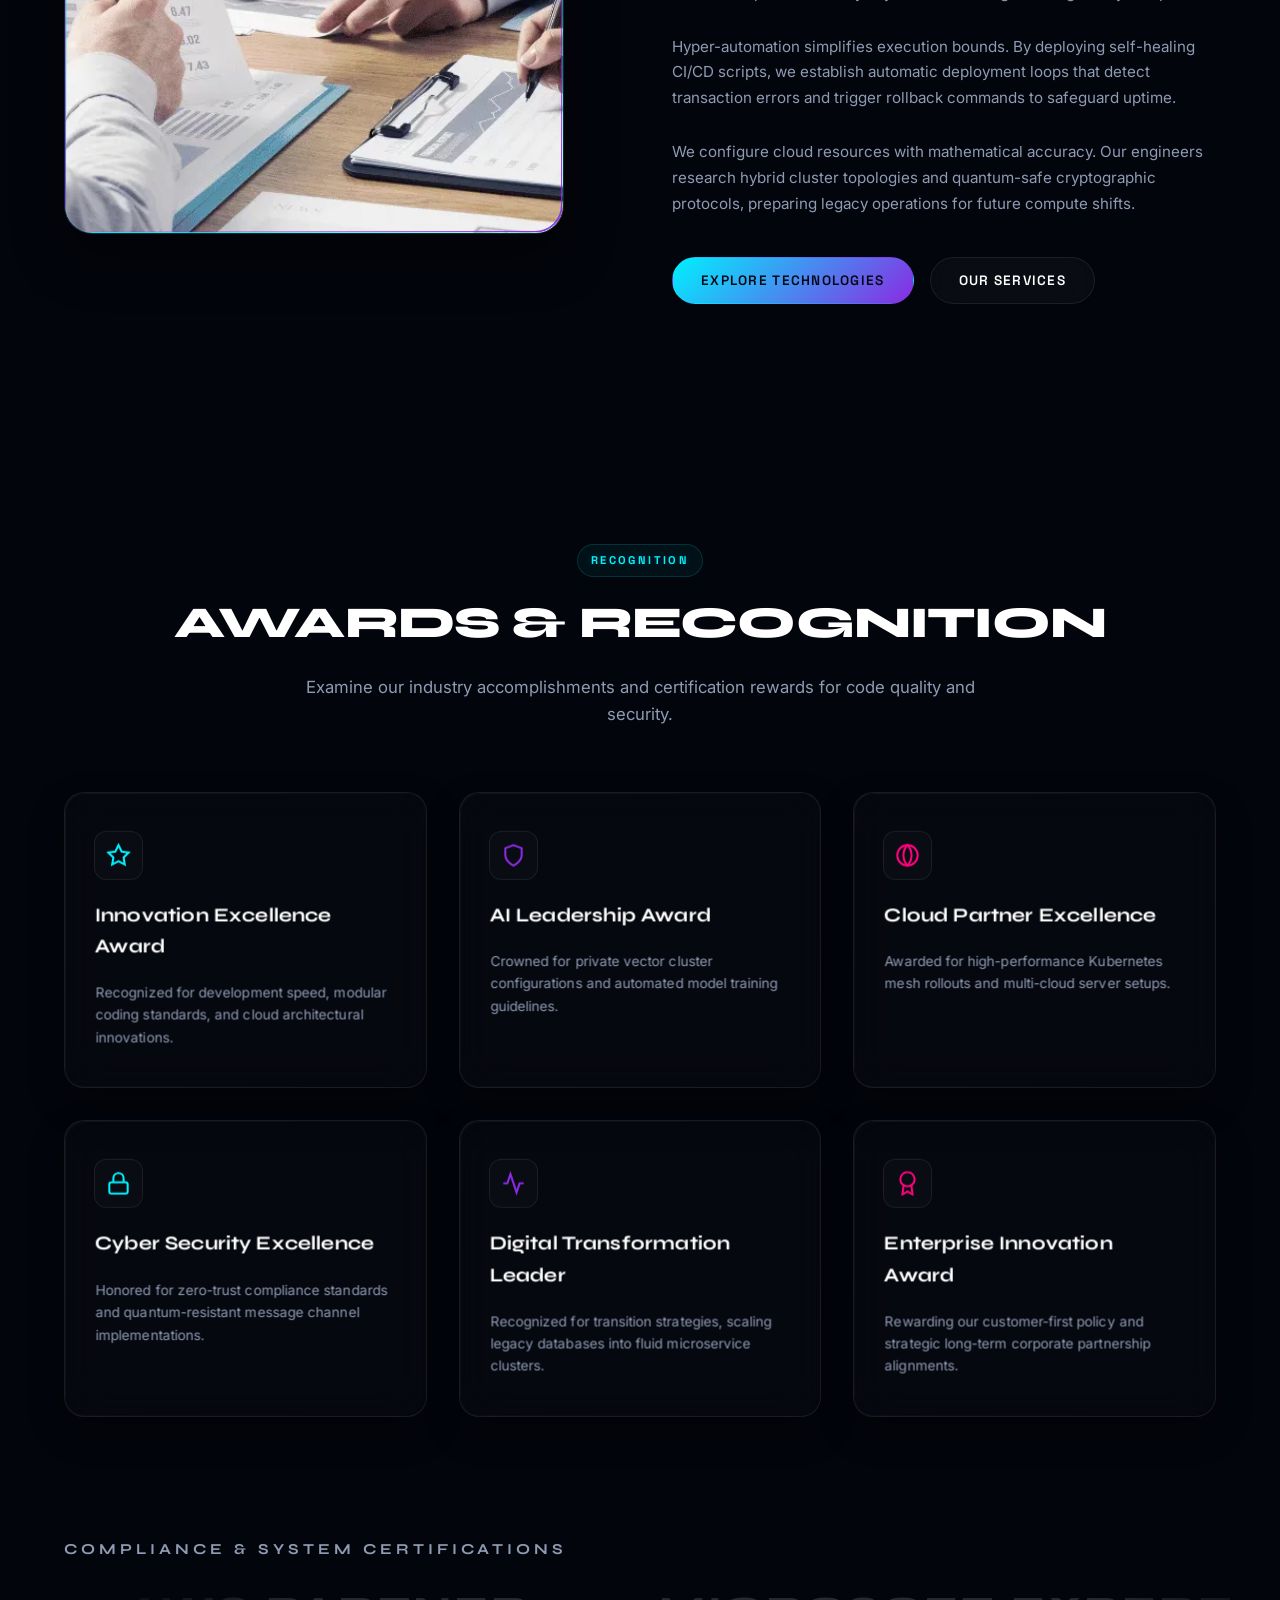
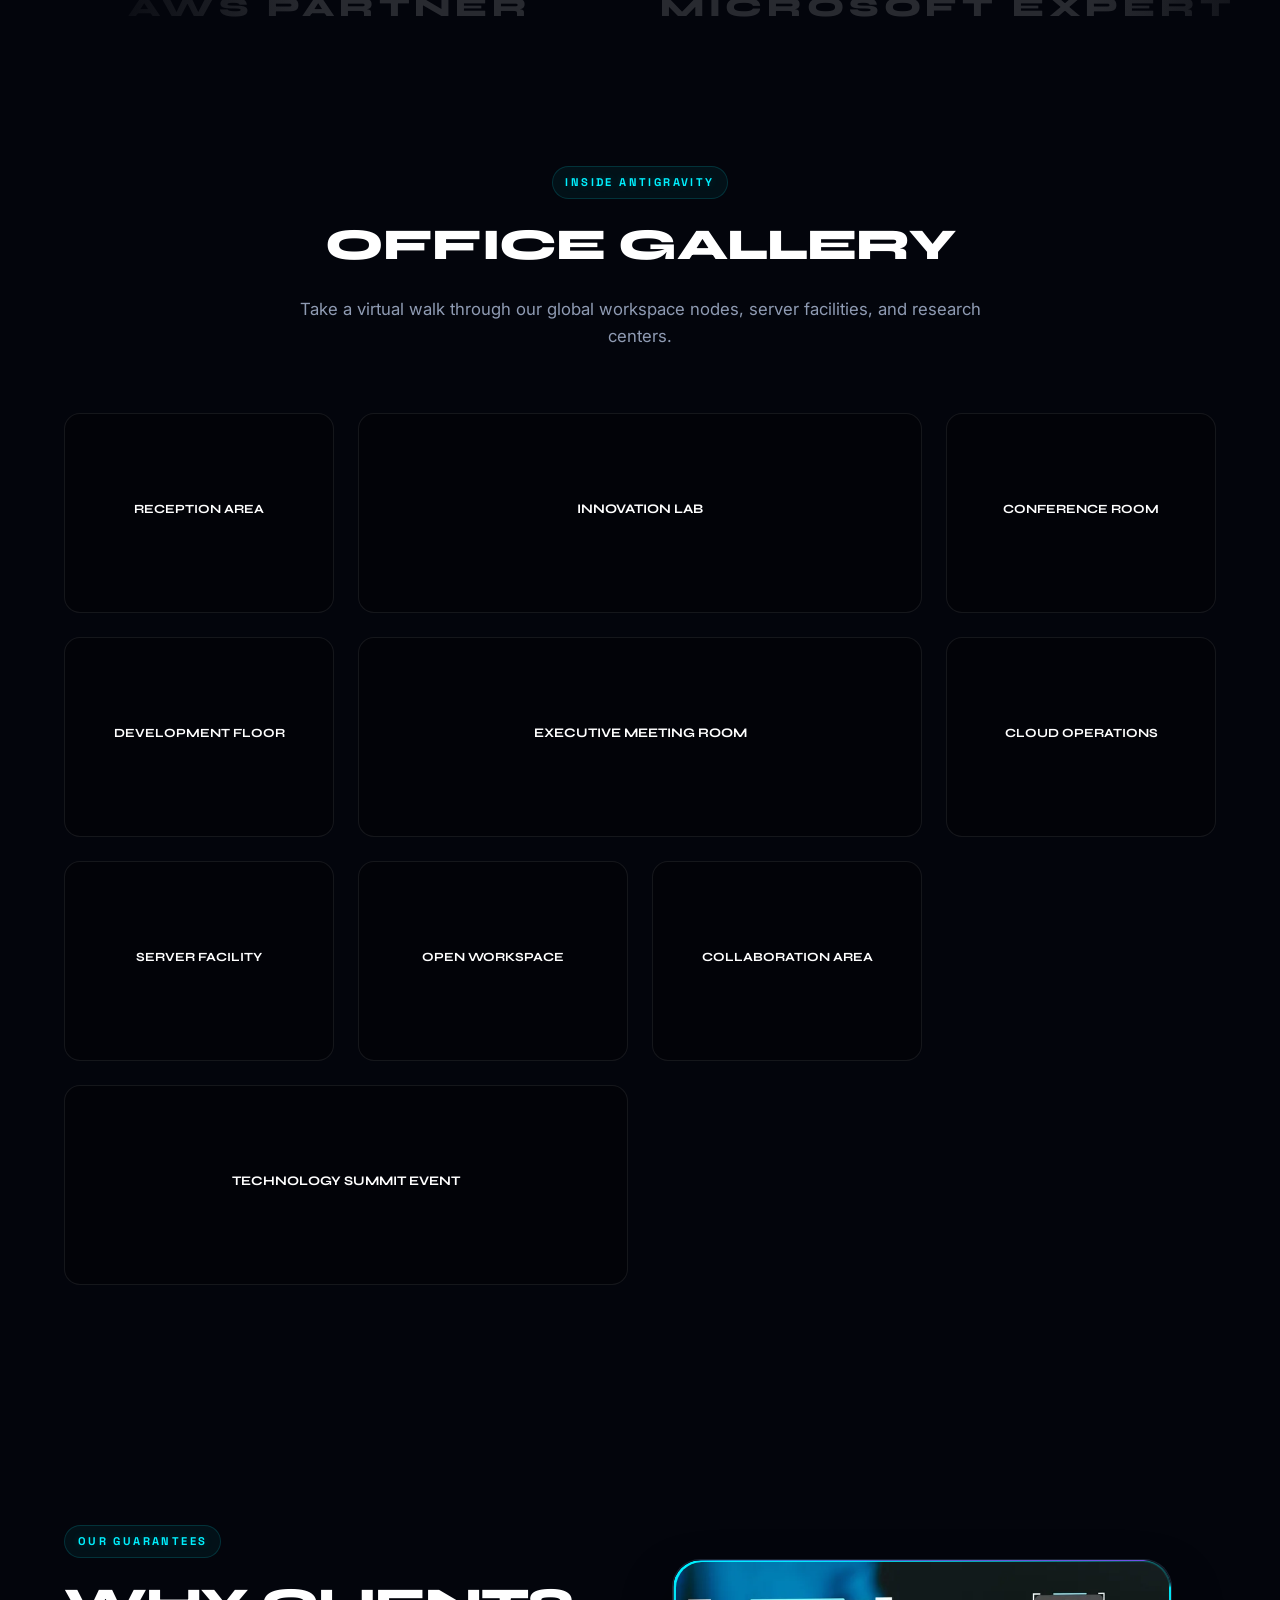
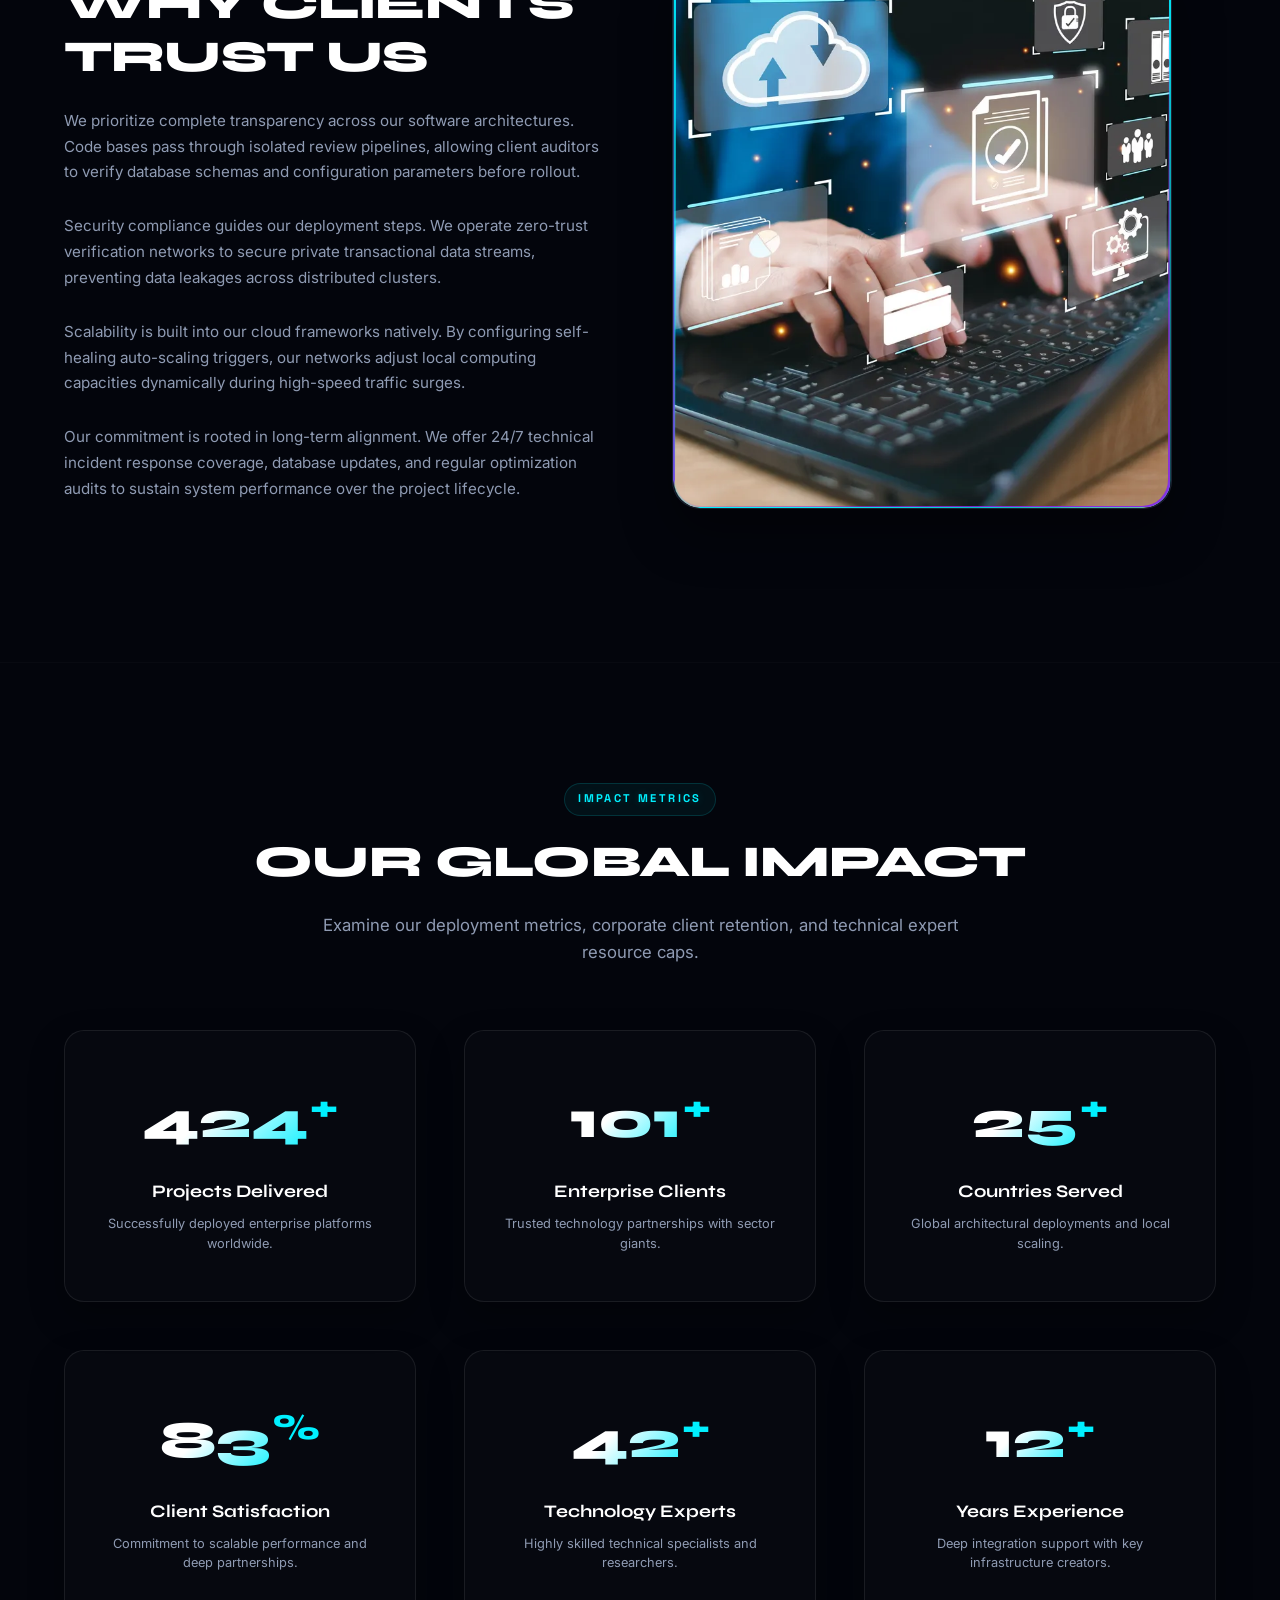
==== commit d4818fe9: "add" ====
--- a/about.html
+++ b/about.html
@@ -95,7 +95,7 @@
 
             <!-- Action Buttons (Right) -->
             <div class="nav-actions">
-                <a href="login.html" class="btn btn-login btn-magnetic">
+                <a href="javascript:void(0)" class="btn btn-login btn-magnetic" onclick="openAuth()">
                     <span class="btn-ripple-container"></span>
                     <span class="btn-inner">
                         <svg class="icon-login" width="16" height="16" viewBox="0 0 24 24" fill="none"
@@ -129,10 +129,23 @@
         </div>
     </header>
 
-    <!-- MOBILE FULLSCREEN OVERLAY MENU -->
+    <!-- MOBILE OVERLAY MENU -->
     <div class="mobile-overlay" id="mobileOverlay">
         <div class="mobile-overlay-noise"></div>
-        <div class="mobile-overlay-container">
+        <div class="mobile-overlay-container" id="mobileSidebar">
+            <div class="mobile-sidebar-header">
+                <div class="mobile-logo-wrapper">
+                    <a href="index.html" class="logo-link">
+                        <img src="assets/logo.webp" alt="IT Logo" class="site-logo">
+                    </a>
+                </div>
+                <button class="close-sidebar-btn" id="closeSidebar" aria-label="Close Menu">
+                    <svg width="24" height="24" viewBox="0 0 24 24" fill="none" stroke="currentColor" stroke-width="2">
+                        <line x1="18" y1="6" x2="6" y2="18"></line>
+                        <line x1="6" y1="6" x2="18" y2="18"></line>
+                    </svg>
+                </button>
+            </div>
             <nav class="mobile-nav">
                 <ul class="mobile-list">
                     <li class="mobile-item"><a href="index.html" class="mobile-link">Home</a></li>
@@ -141,10 +154,11 @@
                     <li class="mobile-item"><a href="portfolio.html" class="mobile-link">Portfolio</a></li>
                     <li class="mobile-item"><a href="careers.html" class="mobile-link">Careers</a></li>
                     <li class="mobile-item"><a href="contact.html" class="mobile-link">Contact</a></li>
+                    <li class="mobile-item"><a href="javascript:void(0)" class="mobile-link" onclick="openAuthMobile(event)">Login</a></li>
                 </ul>
             </nav>
             <div class="mobile-actions">
-                <a href="login.html" class="btn btn-login btn-magnetic">
+                <a href="javascript:void(0)" class="btn btn-login btn-magnetic" onclick="openAuth()">
                     <span class="btn-inner">
                         <svg class="icon-login" width="18" height="18" viewBox="0 0 24 24" fill="none"
                             stroke="currentColor" stroke-width="2" stroke-linecap="round" stroke-linejoin="round">
@@ -166,29 +180,10 @@
                     </span>
                 </a>
             </div>
-            <!-- Social Icons -->
-            <div class="mobile-socials">
-                <a href="#" class="social-link" aria-label="Twitter">
-                    <svg width="20" height="20" fill="currentColor" viewBox="0 0 24 24">
-                        <path
-                            d="M18.244 2.25h3.308l-7.227 8.26 8.502 11.24H16.17l-5.214-6.817L4.99 21.75H1.68l7.73-8.835L1.254 2.25H8.08l4.713 6.231zm-1.161 17.52h1.833L7.084 4.126H5.117z" />
-                    </svg>
-                </a>
-                <a href="#" class="social-link" aria-label="LinkedIn">
-                    <svg width="20" height="20" fill="currentColor" viewBox="0 0 24 24">
-                        <path
-                            d="M19 0h-14c-2.761 0-5 2.239-5 5v14c0 2.761 2.239 5 5 5h14c2.762 0 5-2.239 5-5v-14c0-2.761-2.238-5-5-5zm-11 19h-3v-11h3v11zm-1.5-12.268c-.966 0-1.75-.779-1.75-1.75s.784-1.75 1.75-1.75 1.75.779 1.75 1.75-.784 1.75-1.75 1.75zm13.5 12.268h-3v-5.604c0-3.368-4-3.113-4 0v5.604h-3v-11h3v1.765c1.396-2.586 7-2.777 7 2.476v6.759z" />
-                    </svg>
-                </a>
-                <a href="#" class="social-link" aria-label="GitHub">
-                    <svg width="20" height="20" fill="currentColor" viewBox="0 0 24 24">
-                        <path
-                            d="M12 0c-6.626 0-12 5.373-12 12 0 5.302 3.438 9.8 8.207 11.387.599.111.793-.261.793-.577v-2.234c-3.338.726-4.033-1.416-4.033-1.416-.546-1.387-1.333-1.756-1.333-1.756-1.089-.745.083-.729.083-.729 1.205.084 1.839 1.237 1.839 1.237 1.07 1.834 2.807 1.304 3.492.997.107-.775.418-1.305.762-1.604-2.665-.305-5.467-1.334-5.467-5.931 0-1.311.469-2.381 1.236-3.221-.124-.303-.535-1.524.117-3.176 0 0 1.008-.322 3.301 1.23.957-.266 1.983-.399 3.003-.404 1.02.005 2.047.138 3.006.404 2.291-1.552 3.297-1.23 3.297-1.23.653 1.653.242 2.874.118 3.176.77.84 1.235 1.911 1.235 3.221 0 4.609-2.807 5.624-5.479 5.921.43.372.823 1.102.823 2.222v3.293c0 .319.192.694.801.576 4.765-1.589 8.199-6.086 8.199-11.386 0-6.627-5.373-12-12-12z" />
-                    </svg>
-                </a>
-            </div>
         </div>
     </div>
+
+    
 
     <!-- ABOUT HERO SECTION -->
     <main class="hero-section" id="heroSection">
@@ -268,31 +263,16 @@
     <section class="about-story-section section-padding reveal-on-scroll">
         <div class="section-container grid-two-col">
             <!-- Left: Graphic Placeholder -->
-            <div class="story-left">
-                <div class="about-image-card">
-                    <div class="card-glow-border"></div>
-                    <!-- Strategy meeting vector graphic -->
-                    <svg viewBox="0 0 500 400" fill="none" class="about-svg-graphic" xmlns="http://www.w3.org/2000/svg">
-                        <rect x="50" y="50" width="400" height="300" rx="16" stroke="rgba(255, 255, 255, 0.03)"
-                            stroke-width="2" />
-                        <!-- Concentric Wave Graphs -->
-                        <path d="M100 250 C 150 150, 200 150, 250 250 S 350 350, 400 250" stroke="url(#storyGrad)"
-                            stroke-width="3" fill="none" />
-                        <circle cx="250" cy="250" r="10" fill="#00f0ff" />
-                        <circle cx="175" cy="200" r="6" fill="#8a2be2" />
-                        <circle cx="325" cy="300" r="6" fill="#ff007f" />
-                        <defs>
-                            <linearGradient id="storyGrad" x1="100" y1="250" x2="400" y2="250"
-                                gradientUnits="userSpaceOnUse">
-                                <stop offset="0%" stop-color="#00f0ff" />
-                                <stop offset="50%" stop-color="#8a2be2" />
-                                <stop offset="100%" stop-color="#ff007f" />
-                            </linearGradient>
-                        </defs>
-                    </svg>
-                </div>
-            </div>
-
+                           <div class="story-left">
+    <div class="about-image-card">
+        <div class="card-glow-border"></div>
+
+        <img src="assets/about1.webp"
+             alt="About Antigravity"
+             class="about-image">
+    </div>
+</div>
+           
             <!-- Right: Content -->
             <div class="story-right">
                 <span class="section-badge">OUR HISTORY</span>
@@ -380,55 +360,13 @@
             <div class="who-left">
                 <div class="about-image-card">
                     <div class="card-glow-border"></div>
-                    <!-- Team graphic -->
-                    <svg viewBox="0 0 500 400" fill="none" class="about-svg-graphic" xmlns="http://www.w3.org/2000/svg">
-                        <rect x="50" y="50" width="400" height="300" rx="16" stroke="rgba(255, 255, 255, 0.03)"
-                            stroke-width="2" />
-                        <g transform="translate(100, 100)">
-                            <!-- Abstract node network of business team -->
-                            <circle cx="50" cy="50" r="25" fill="url(#teamNode1)" />
-                            <circle cx="150" cy="50" r="25" fill="url(#teamNode2)" />
-                            <circle cx="250" cy="50" r="25" fill="url(#teamNode3)" />
-                            <circle cx="100" cy="150" r="30" fill="url(#teamNode4)" />
-                            <circle cx="200" cy="150" r="30" fill="url(#teamNode5)" />
-                            <!-- Connections -->
-                            <line x1="50" y1="50" x2="100" y2="150" stroke="rgba(0, 240, 255, 0.3)"
-                                stroke-width="1.5" />
-                            <line x1="150" y1="50" x2="100" y2="150" stroke="rgba(0, 240, 255, 0.3)"
-                                stroke-width="1.5" />
-                            <line x1="150" y1="50" x2="200" y2="150" stroke="rgba(138, 43, 226, 0.3)"
-                                stroke-width="1.5" />
-                            <line x1="250" y1="50" x2="200" y2="150" stroke="rgba(138, 43, 226, 0.3)"
-                                stroke-width="1.5" />
-                            <line x1="100" y1="150" x2="200" y2="150" stroke="rgba(255, 0, 127, 0.3)"
-                                stroke-width="1.5" />
-                        </g>
-                        <defs>
-                            <linearGradient id="teamNode1" x1="25" y1="25" x2="75" y2="75">
-                                <stop offset="0%" stop-color="rgba(0, 240, 255, 0.5)" />
-                                <stop offset="100%" stop-color="rgba(0, 240, 255, 0.1)" />
-                            </linearGradient>
-                            <linearGradient id="teamNode2" x1="125" y1="25" x2="175" y2="75">
-                                <stop offset="0%" stop-color="rgba(138, 43, 226, 0.5)" />
-                                <stop offset="100%" stop-color="rgba(138, 43, 226, 0.1)" />
-                            </linearGradient>
-                            <linearGradient id="teamNode3" x1="225" y1="25" x2="275" y2="75">
-                                <stop offset="0%" stop-color="rgba(255, 0, 127, 0.5)" />
-                                <stop offset="100%" stop-color="rgba(255, 0, 127, 0.1)" />
-                            </linearGradient>
-                            <linearGradient id="teamNode4" x1="70" y1="120" x2="130" y2="180">
-                                <stop offset="0%" stop-color="rgba(0, 240, 255, 0.7)" />
-                                <stop offset="100%" stop-color="rgba(138, 43, 226, 0.2)" />
-                            </linearGradient>
-                            <linearGradient id="teamNode5" x1="170" y1="120" x2="230" y2="180">
-                                <stop offset="0%" stop-color="rgba(138, 43, 226, 0.7)" />
-                                <stop offset="100%" stop-color="rgba(255, 0, 127, 0.2)" />
-                            </linearGradient>
-                        </defs>
-                    </svg>
-                </div>
-            </div>
-        </div>
+                   <div class="about-image-card">
+    <div class="card-glow-border"></div>
+
+    <img src="assets/about2.webp"
+         alt="Antigravity Team"
+         class="about-image">
+</div>
     </section>
 
     <!-- MISSION & VISION SECTION -->
@@ -607,27 +545,13 @@
                 <div class="about-image-card">
                     <div class="card-glow-border"></div>
                     <!-- Innovation center visual -->
-                    <svg viewBox="0 0 500 400" fill="none" class="about-svg-graphic" xmlns="http://www.w3.org/2000/svg">
-                        <rect x="50" y="50" width="400" height="300" rx="16" stroke="rgba(255, 255, 255, 0.03)"
-                            stroke-width="2" />
-                        <!-- Abstract Research Node Network -->
-                        <g class="svg-orbit-ring ring-mid">
-                            <circle cx="250" cy="200" r="100" stroke="rgba(0, 240, 255, 0.15)" stroke-width="1.5" />
-                        </g>
-                        <!-- Grid Lines inside sphere -->
-                        <line x1="250" y1="100" x2="250" y2="300" stroke="rgba(138, 43, 226, 0.4)" stroke-width="2" />
-                        <line x1="150" y1="200" x2="350" y2="200" stroke="rgba(138, 43, 226, 0.4)" stroke-width="2" />
-                        <circle cx="250" cy="200" r="40" fill="url(#existCore)" filter="url(#glowFilter)" />
-                        <defs>
-                            <radialGradient id="existCore" cx="50%" cy="50%" r="50%">
-                                <stop offset="0%" stop-color="#ff007f" />
-                                <stop offset="100%" stop-color="transparent" />
-                            </radialGradient>
-                        </defs>
-                    </svg>
-                </div>
-            </div>
-        </div>
+                    <div class="about-image-card">
+    <div class="card-glow-border"></div>
+
+    <img src="assets/about3.webp"
+         alt="Innovation Center"
+         class="about-image">
+</div>
     </section>
 
     <!-- COMPANY TIMELINE SECTION -->
@@ -969,71 +893,11 @@
                     guarantees low-latency global delivery.</p>
             </div>
 
-            <!-- Custom High-Fidelity SVG World Map containing beacon pulsators -->
-            <div class="world-map-wrapper">
-                <svg viewBox="0 0 1000 500" fill="none" class="world-map-svg" xmlns="http://www.w3.org/2000/svg">
-                    <!-- Abstract dotted continent structures -->
-                    <rect x="50" y="50" width="900" height="400" rx="20" stroke="rgba(255,255,255,0.02)"
-                        stroke-width="2" />
-                    <!-- Grid vectors -->
-                    <line x1="250" y1="50" x2="250" y2="450" stroke="rgba(255,255,255,0.01)" />
-                    <line x1="500" y1="50" x2="500" y2="450" stroke="rgba(255,255,255,0.01)" />
-                    <line x1="750" y1="50" x2="750" y2="450" stroke="rgba(255,255,255,0.01)" />
-                    <line x1="50" y1="150" x2="950" y2="150" stroke="rgba(255,255,255,0.01)" />
-                    <line x1="50" y1="300" x2="950" y2="300" stroke="rgba(255,255,255,0.01)" />
-
-                    <!-- Dotted outline points representing continents -->
-                    <!-- North America -->
-                    <circle cx="200" cy="180" r="40" fill="rgba(255,255,255,0.02)" />
-                    <!-- Europe -->
-                    <circle cx="480" cy="160" r="35" fill="rgba(255,255,255,0.02)" />
-                    <!-- Asia -->
-                    <circle cx="750" cy="180" r="60" fill="rgba(255,255,255,0.02)" />
-                    <!-- Australia -->
-                    <circle cx="850" cy="360" r="40" fill="rgba(255,255,255,0.02)" />
-                    <!-- Africa -->
-                    <circle cx="530" cy="300" r="45" fill="rgba(255,255,255,0.02)" />
-                    <!-- South America -->
-                    <circle cx="320" cy="340" r="40" fill="rgba(255,255,255,0.02)" />
-
-                    <!-- Blinking beacons (Pulsing halo rings) -->
-                    <!-- NY -->
-                    <g class="map-beacon beacon-ny">
-                        <circle cx="220" cy="180" r="8" fill="#00f0ff" class="beacon-core" />
-                        <circle cx="220" cy="180" r="16" stroke="#00f0ff" stroke-width="1" class="beacon-halo" />
-                    </g>
-                    <!-- London -->
-                    <g class="map-beacon beacon-london">
-                        <circle cx="470" cy="155" r="8" fill="#8a2be2" class="beacon-core" />
-                        <circle cx="470" cy="155" r="16" stroke="#8a2be2" stroke-width="1" class="beacon-halo" />
-                    </g>
-                    <!-- Dubai -->
-                    <g class="map-beacon beacon-dubai">
-                        <circle cx="590" cy="200" r="8" fill="#ff007f" class="beacon-core" />
-                        <circle cx="590" cy="200" r="16" stroke="#ff007f" stroke-width="1" class="beacon-halo" />
-                    </g>
-                    <!-- Singapore -->
-                    <g class="map-beacon beacon-singapore">
-                        <circle cx="740" cy="260" r="8" fill="#00f0ff" class="beacon-core" />
-                        <circle cx="740" cy="260" r="16" stroke="#00f0ff" stroke-width="1" class="beacon-halo" />
-                    </g>
-                    <!-- Sydney -->
-                    <g class="map-beacon beacon-sydney">
-                        <circle cx="860" cy="360" r="8" fill="#8a2be2" class="beacon-core" />
-                        <circle cx="860" cy="360" r="16" stroke="#8a2be2" stroke-width="1" class="beacon-halo" />
-                    </g>
-                    <!-- Cape Town -->
-                    <g class="map-beacon beacon-capetown">
-                        <circle cx="530" cy="350" r="8" fill="#ff007f" class="beacon-core" />
-                        <circle cx="530" cy="350" r="16" stroke="#ff007f" stroke-width="1" class="beacon-halo" />
-                    </g>
-                    <!-- Sao Paulo -->
-                    <g class="map-beacon beacon-saopaulo">
-                        <circle cx="330" cy="330" r="8" fill="#00f0ff" class="beacon-core" />
-                        <circle cx="330" cy="330" r="16" stroke="#00f0ff" stroke-width="1" class="beacon-halo" />
-                    </g>
-                </svg>
-            </div>
+          <div class="world-map-wrapper">
+    <img src="assets/Global.webp"
+         alt="Global Presence"
+         class="world-map-image">
+</div>
 
             <p class="global-presence-desc">
                 Our global systems architecture distributes resource loads across local server clusters dynamically,
@@ -1046,36 +910,16 @@
     <!-- 3. INNOVATION LAB SECTION -->
     <section class="innovation-lab-section section-padding reveal-on-scroll">
         <div class="section-container grid-two-col">
-            <!-- Left: Graphic Placeholder -->
-            <div class="lab-left">
-                <div class="about-image-card">
-                    <div class="card-glow-border"></div>
-                    <!-- Custom SVG representing tech robotics/ML automation nodes -->
-                    <svg viewBox="0 0 500 400" fill="none" class="about-svg-graphic" xmlns="http://www.w3.org/2000/svg">
-                        <rect x="50" y="50" width="400" height="300" rx="16" stroke="rgba(255,255,255,0.02)"
-                            stroke-width="2" />
-                        <!-- Robotics node structure -->
-                        <g class="svg-orbit-ring ring-outer">
-                            <rect x="150" y="100" width="200" height="200" rx="100" stroke="rgba(0, 240, 255, 0.2)"
-                                stroke-width="2" />
-                        </g>
-                        <circle cx="250" cy="200" r="50" fill="url(#labCore)" filter="url(#glowFilter)" />
-                        <!-- Intersecting tech rays -->
-                        <line x1="250" y1="200" x2="100" y2="100" stroke="#00f0ff" stroke-width="1" />
-                        <line x1="250" y1="200" x2="400" y2="100" stroke="#8a2be2" stroke-width="1" />
-                        <line x1="250" y1="200" x2="250" y2="350" stroke="#ff007f" stroke-width="1" />
-                        <circle cx="100" cy="100" r="8" fill="#00f0ff" />
-                        <circle cx="400" cy="100" r="8" fill="#8a2be2" />
-                        <circle cx="250" cy="350" r="8" fill="#ff007f" />
-                        <defs>
-                            <radialGradient id="labCore" cx="50%" cy="50%" r="50%">
-                                <stop offset="0%" stop-color="#00f0ff" />
-                                <stop offset="100%" stop-color="transparent" />
-                            </radialGradient>
-                        </defs>
-                    </svg>
-                </div>
-            </div>
+           <!-- Left: Image -->
+<div class="lab-left">
+    <div class="about-image-card">
+        <div class="card-glow-border"></div>
+
+        <img src="assets/about4.webp"
+             alt="AI Robotics Lab"
+             class="about-image">
+    </div>
+</div>
 
             <!-- Right: Content -->
             <div class="lab-right">
@@ -1388,32 +1232,13 @@
             <div class="trust-right">
                 <div class="about-image-card">
                     <div class="card-glow-border"></div>
-                    <svg viewBox="0 0 500 400" fill="none" class="about-svg-graphic" xmlns="http://www.w3.org/2000/svg">
-                        <rect x="50" y="50" width="400" height="300" rx="16" stroke="rgba(255,255,255,0.02)"
-                            stroke-width="2" />
-                        <g transform="translate(100, 100)">
-                            <!-- Handshake abstract nodes vector connection -->
-                            <rect x="30" y="50" width="100" height="80" rx="8" fill="url(#trustBox1)" />
-                            <rect x="170" y="50" width="100" height="80" rx="8" fill="url(#trustBox2)" />
-                            <!-- Connection link bridge -->
-                            <path d="M 130 90 L 170 90" stroke="#00f0ff" stroke-width="4" stroke-dasharray="5 5"
-                                class="beacon-halo" />
-                            <circle cx="150" cy="90" r="10" fill="#ff007f" />
-                        </g>
-                        <defs>
-                            <linearGradient id="trustBox1" x1="30" y1="50" x2="130" y2="130">
-                                <stop offset="0%" stop-color="rgba(0, 240, 255, 0.4)" />
-                                <stop offset="100%" stop-color="rgba(138, 43, 226, 0.1)" />
-                            </linearGradient>
-                            <linearGradient id="trustBox2" x1="170" y1="50" x2="270" y2="130">
-                                <stop offset="0%" stop-color="rgba(138, 43, 226, 0.4)" />
-                                <stop offset="100%" stop-color="rgba(255, 0, 127, 0.1)" />
-                            </linearGradient>
-                        </defs>
-                    </svg>
-                </div>
-            </div>
-        </div>
+                    <div class="about-image-card">
+    <div class="card-glow-border"></div>
+
+    <img src="assets/about5.webp"
+         alt="AI Robotics Lab"
+         class="about-image">
+</div>
     </section>
 
     <!-- 8. OUR IMPACT SECTION -->
--- a/style.css
+++ b/style.css
@@ -1450,11 +1450,13 @@
 .section-padding {
     padding: 120px 0;
 }
+
 @media (max-width: 992px) {
     .section-padding {
         padding: 80px 0;
     }
 }
+
 @media (max-width: 576px) {
     .section-padding {
         padding: 60px 0;
@@ -2165,8 +2167,13 @@
 }
 
 @keyframes floatAurora {
-    0% { transform: translate(0, 0) scale(1); }
-    100% { transform: translate(50px, 30px) scale(1.15); }
+    0% {
+        transform: translate(0, 0) scale(1);
+    }
+
+    100% {
+        transform: translate(50px, 30px) scale(1.15);
+    }
 }
 
 .projects-section .section-container {
@@ -2436,6 +2443,7 @@
         grid-template-columns: repeat(2, 1fr);
         gap: 30px;
     }
+
     .projects-section .section-container {
         padding: 0 40px;
     }
@@ -2446,6 +2454,7 @@
         grid-template-columns: 1fr;
         gap: 24px;
     }
+
     .projects-section .section-container {
         padding: 0 20px;
     }
@@ -2696,10 +2705,12 @@
         height: auto;
         min-height: 380px;
     }
+
     .testimonials-slider-wrapper,
     .testimonial-slider-container {
         padding: 1.5rem 10px;
     }
+
     .carousel-controls,
     .testimonial-controls {
         position: relative;
@@ -2938,6 +2949,7 @@
 }
 
 @media (max-width: 992px) {
+
     .faq-accordion-grid,
     .faq-accordion-wrapper {
         grid-template-columns: repeat(2, 1fr);
@@ -2946,6 +2958,7 @@
 }
 
 @media (max-width: 768px) {
+
     .faq-accordion-grid,
     .faq-accordion-wrapper {
         grid-template-columns: 1fr;
@@ -3058,6 +3071,7 @@
         justify-content: center;
         gap: 1.25rem;
     }
+
     .cta-button-group .btn {
         min-width: 220px;
     }
@@ -3067,14 +3081,17 @@
     .cta-banner-card {
         padding: 4rem 2rem;
     }
+
     .cta-heading {
         font-size: 2.25rem;
     }
+
     .cta-button-group {
         flex-direction: column;
         width: 100%;
         gap: 1rem;
     }
+
     .cta-button-group .btn {
         width: 100%;
     }
@@ -7295,241 +7312,237 @@
    PREMIUM FOOTER
 ========================================== */
 
-.footer{
-    position:relative;
-    overflow:hidden;
-    background:#070d1c;
-    border-top:1px solid rgba(255,255,255,.08);
-}
-
-.footer-grid{
-
-    display:grid;
+.footer {
+    position: relative;
+    overflow: hidden;
+    background: #070d1c;
+    border-top: 1px solid rgba(255, 255, 255, .08);
+}
+
+.footer-grid {
+
+    display: grid;
 
     grid-template-columns:
-    1.6fr
-    1fr
-    1fr
-    1.2fr
-    1.3fr;
-
-    gap:50px;
-
-    align-items:start;
-
-    padding:90px 0 70px;
+        1.6fr 1fr 1fr 1.2fr 1.3fr;
+
+    gap: 50px;
+
+    align-items: start;
+
+    padding: 90px 0 70px;
 
 }
 
 .footer-brand-col,
 .footer-links-col,
-.footer-news-col{
-
-    display:flex;
-
-    flex-direction:column;
-
-    justify-content:flex-start;
-
-    height:100%;
+.footer-news-col {
+
+    display: flex;
+
+    flex-direction: column;
+
+    justify-content: flex-start;
+
+    height: 100%;
 
 }
 
 .footer-links-col h4,
-.footer-news-col h4{
-
-    margin-bottom:26px;
-
-    font-size:18px;
-
-    font-weight:700;
-
-    color:#fff;
-
-}
-
-.footer-links-col ul{
-
-    list-style:none;
-
-    padding:0;
-
-    margin:0;
-
-}
-
-.footer-links-col ul li{
-
-    margin-bottom:16px;
-
-}
-
-.footer-links-col ul li:last-child{
-
-    margin-bottom:0;
-
-}
-
-.footer-links-col ul li a{
-
-    color:rgba(255,255,255,.72);
-
-    text-decoration:none;
-
-    transition:.35s;
-
-}
-
-.footer-links-col ul li a:hover{
-
-    color:#00f0ff;
-
-    padding-left:8px;
-
-}
-
-
-.contact-info{
-
-    list-style:none;
-
-    padding:0;
-
-    margin:0;
-
-}
-
-.contact-info li{
-
-    display:flex;
-
-    align-items:flex-start;
-
-    gap:14px;
-
-    margin-bottom:18px;
-
-    color:rgba(255,255,255,.75);
-
-    line-height:1.7;
-
-}
-
-.contact-info li:last-child{
-
-    margin-bottom:0;
-
-}
-
-.contact-info li i{
-
-    width:18px;
-
-    height:18px;
-
-    margin-top:4px;
-
-    color:#00f0ff;
-
-    flex-shrink:0;
-
-}
-
-.contact-info li a{
-
-    color:inherit;
-
-    text-decoration:none;
-
-}
-
-.contact-info li:hover{
-
-    color:#fff;
-
-}
-
-.contact-info li:hover i{
-
-    color:#8a2be2;
-
-}
-
-
-.footer-news-form{
-
-    display:flex;
-
-    gap:12px;
-
-    margin-top:24px;
-
-}
-
-.news-input{
-
-    flex:1;
-
-    min-width:0;
-
-}
-
-
-@media(max-width:1200px){
-
-.footer-grid{
-
-grid-template-columns:repeat(2,1fr);
-
-gap:40px;
-
-}
-
-}
-
-@media(max-width:768px){
-
-.footer-grid{
-
-grid-template-columns:1fr;
-
-text-align:center;
-
-gap:50px;
-
-}
-
-.footer-brand-col{
-
-align-items:center;
-
-}
-
-.footer-socials{
-
-justify-content:center;
-
-}
-
-.contact-info li{
-
-justify-content:center;
-
-text-align:left;
-
-}
-
-.footer-news-form{
-
-flex-direction:column;
-
-}
-
-.news-btn{
-
-width:100%;
-
-}
+.footer-news-col h4 {
+
+    margin-bottom: 26px;
+
+    font-size: 18px;
+
+    font-weight: 700;
+
+    color: #fff;
+
+}
+
+.footer-links-col ul {
+
+    list-style: none;
+
+    padding: 0;
+
+    margin: 0;
+
+}
+
+.footer-links-col ul li {
+
+    margin-bottom: 16px;
+
+}
+
+.footer-links-col ul li:last-child {
+
+    margin-bottom: 0;
+
+}
+
+.footer-links-col ul li a {
+
+    color: rgba(255, 255, 255, .72);
+
+    text-decoration: none;
+
+    transition: .35s;
+
+}
+
+.footer-links-col ul li a:hover {
+
+    color: #00f0ff;
+
+    padding-left: 8px;
+
+}
+
+
+.contact-info {
+
+    list-style: none;
+
+    padding: 0;
+
+    margin: 0;
+
+}
+
+.contact-info li {
+
+    display: flex;
+
+    align-items: flex-start;
+
+    gap: 14px;
+
+    margin-bottom: 18px;
+
+    color: rgba(255, 255, 255, .75);
+
+    line-height: 1.7;
+
+}
+
+.contact-info li:last-child {
+
+    margin-bottom: 0;
+
+}
+
+.contact-info li i {
+
+    width: 18px;
+
+    height: 18px;
+
+    margin-top: 4px;
+
+    color: #00f0ff;
+
+    flex-shrink: 0;
+
+}
+
+.contact-info li a {
+
+    color: inherit;
+
+    text-decoration: none;
+
+}
+
+.contact-info li:hover {
+
+    color: #fff;
+
+}
+
+.contact-info li:hover i {
+
+    color: #8a2be2;
+
+}
+
+
+.footer-news-form {
+
+    display: flex;
+
+    gap: 12px;
+
+    margin-top: 24px;
+
+}
+
+.news-input {
+
+    flex: 1;
+
+    min-width: 0;
+
+}
+
+
+@media(max-width:1200px) {
+
+    .footer-grid {
+
+        grid-template-columns: repeat(2, 1fr);
+
+        gap: 40px;
+
+    }
+
+}
+
+@media(max-width:768px) {
+
+    .footer-grid {
+
+        grid-template-columns: 1fr;
+
+        text-align: center;
+
+        gap: 50px;
+
+    }
+
+    .footer-brand-col {
+
+        align-items: center;
+
+    }
+
+    .footer-socials {
+
+        justify-content: center;
+
+    }
+
+    .contact-info li {
+
+        justify-content: center;
+
+        text-align: left;
+
+    }
+
+    .footer-news-form {
+
+        flex-direction: column;
+
+    }
+
+    .news-btn {
+
+        width: 100%;
+
+    }
 
 }
 
@@ -7538,131 +7551,131 @@
    Sub Footer Center
 ========================== */
 
-.sub-footer{
-    border-top:1px solid rgba(255,255,255,0.08);
-    padding:24px 0;
-}
-
-.sub-footer-container{
-    display:flex;
-    flex-direction:column;
-    justify-content:center;
-    align-items:center;
-    text-align:center;
-    gap:12px;
-}
-
-.copyright{
-    color:rgba(255,255,255,0.7);
-    font-size:14px;
-}
-
-.sub-footer-links{
-    display:flex;
-    justify-content:center;
-    align-items:center;
-    gap:24px;
-    flex-wrap:wrap;
-}
-
-.sub-footer-links a{
-    color:rgba(255,255,255,0.7);
-    text-decoration:none;
-    transition:0.3s ease;
-}
-
-.sub-footer-links a:hover{
-    color:#00f0ff;
+.sub-footer {
+    border-top: 1px solid rgba(255, 255, 255, 0.08);
+    padding: 24px 0;
+}
+
+.sub-footer-container {
+    display: flex;
+    flex-direction: column;
+    justify-content: center;
+    align-items: center;
+    text-align: center;
+    gap: 12px;
+}
+
+.copyright {
+    color: rgba(255, 255, 255, 0.7);
+    font-size: 14px;
+}
+
+.sub-footer-links {
+    display: flex;
+    justify-content: center;
+    align-items: center;
+    gap: 24px;
+    flex-wrap: wrap;
+}
+
+.sub-footer-links a {
+    color: rgba(255, 255, 255, 0.7);
+    text-decoration: none;
+    transition: 0.3s ease;
+}
+
+.sub-footer-links a:hover {
+    color: #00f0ff;
 }
 
 /* Mobile */
-@media (max-width:768px){
-
-    .sub-footer-container{
-        gap:10px;
-    }
-
-    .sub-footer-links{
-        gap:16px;
-    }
-
-}
-
-
-.logo-link{
+@media (max-width:768px) {
+
+    .sub-footer-container {
+        gap: 10px;
+    }
+
+    .sub-footer-links {
+        gap: 16px;
+    }
+
+}
+
+
+.logo-link {
     display: flex;
     align-items: center;
 }
 
-.site-logo{
-    height: 80px;   /* Bigger logo */
-    width: auto;
+.site-logo {
+    width: 120px;
+    /* தேவைக்கு ஏற்ப 100px, 90px என மாற்றலாம் */
+    height: auto;
     display: block;
-    object-fit: contain;
-}
-
-@media (max-width:768px){
-    .site-logo{
+}
+
+@media (max-width:768px) {
+    .site-logo {
         height: 60px;
     }
 }
 
 
-.about-image-card{
-
-    position:relative;
-
-    overflow:hidden;
-
-    border-radius:28px;
-
-    height:550px;
-
-    background:#08101f;
-
-    border:1px solid rgba(255,255,255,.08);
-
-}
-
-.about-image{
-
-    width:100%;
-
-    height:100%;
-
-    object-fit:cover;
-
-    display:block;
-
-    transition:transform .8s ease;
-
-}
-
-.about-image-card:hover .about-image{
-
-    transform:scale(1.08);
-
-}
-
-.card-glow-border{
-
-    position:absolute;
-
-    inset:0;
-
-    border-radius:28px;
-
-    pointer-events:none;
-
-    border:1px solid rgba(0,240,255,.18);
+.about-image-card {
+
+    position: relative;
+
+    overflow: hidden;
+
+    border-radius: 28px;
+
+    height: 550px;
+
+    background: #08101f;
+
+    border: 1px solid rgba(255, 255, 255, .08);
+
+}
+
+.about-image {
+
+    width: 100%;
+
+    height: 100%;
+
+    object-fit: cover;
+
+    display: block;
+
+    transition: transform .8s ease;
+
+}
+
+.about-image-card:hover .about-image {
+
+    transform: scale(1.08);
+
+}
+
+.card-glow-border {
+
+    position: absolute;
+
+    inset: 0;
+
+    border-radius: 28px;
+
+    pointer-events: none;
+
+    border: 1px solid rgba(0, 240, 255, .18);
 
     box-shadow:
 
-    0 0 40px rgba(0,240,255,.12),
-
-    0 0 80px rgba(138,43,226,.08);
-
-    z-index:2;
+        0 0 40px rgba(0, 240, 255, .12),
+
+        0 0 80px rgba(138, 43, 226, .08);
+
+    z-index: 2;
 
 }
 
@@ -7671,84 +7684,1050 @@
    Why Choose Us Image
 ========================== */
 
-.why-image-card{
-    position:relative;
-    overflow:hidden;
-    border-radius:28px;
-    height:580px;
-    border:1px solid rgba(255,255,255,.08);
-    background:#08111f;
-    box-shadow:0 25px 60px rgba(0,0,0,.45);
-}
-
-.why-image{
-
-    width:100%;
-
-    height:100%;
-
-    object-fit:cover;
-
-    display:block;
-
-    transition:transform .8s ease;
-
-}
-
-.why-image-card:hover .why-image{
-
-    transform:scale(1.08);
-
-}
-
-.card-glow-border{
-
-    position:absolute;
-
-    inset:0;
-
-    border-radius:28px;
-
-    border:1px solid rgba(0,240,255,.18);
-
-    pointer-events:none;
+.why-image-card {
+    position: relative;
+    overflow: hidden;
+    border-radius: 28px;
+    height: 580px;
+    border: 1px solid rgba(255, 255, 255, .08);
+    background: #08111f;
+    box-shadow: 0 25px 60px rgba(0, 0, 0, .45);
+}
+
+.why-image {
+
+    width: 100%;
+
+    height: 100%;
+
+    object-fit: cover;
+
+    display: block;
+
+    transition: transform .8s ease;
+
+}
+
+.why-image-card:hover .why-image {
+
+    transform: scale(1.08);
+
+}
+
+.card-glow-border {
+
+    position: absolute;
+
+    inset: 0;
+
+    border-radius: 28px;
+
+    border: 1px solid rgba(0, 240, 255, .18);
+
+    pointer-events: none;
 
     box-shadow:
-    0 0 40px rgba(0,240,255,.15),
-    0 0 80px rgba(138,43,226,.08);
-
-}
-
-
-.project-image-wrapper{
-    position:relative;
-    width:100%;
-    height:260px;
-    overflow:hidden;
-    border-radius:24px 24px 0 0;
-}
-
-.project-image{
-    position:absolute;
-    top:0;
-    left:0;
-    width:100%;
-    height:100%;
-    object-fit:cover;
-    display:block;
-}
-
-.project-image-overlay{
-    position:absolute;
-    left:0;
-    right:0;
-    bottom:0;
-    padding:18px;
-    background:linear-gradient(
-        to top,
-        rgba(0,0,0,.85),
-        rgba(0,0,0,.35),
-        transparent
-    );
-}
-
+        0 0 40px rgba(0, 240, 255, .15),
+        0 0 80px rgba(138, 43, 226, .08);
+
+}
+
+
+.project-image-wrapper {
+    position: relative;
+    width: 100%;
+    height: 260px;
+    overflow: hidden;
+    border-radius: 24px 24px 0 0;
+}
+
+.project-image {
+    position: absolute;
+    top: 0;
+    left: 0;
+    width: 100%;
+    height: 100%;
+    object-fit: cover;
+    display: block;
+}
+
+.project-image-overlay {
+    position: absolute;
+    left: 0;
+    right: 0;
+    bottom: 0;
+    padding: 18px;
+    background: linear-gradient(to top,
+            rgba(0, 0, 0, .85),
+            rgba(0, 0, 0, .35),
+            transparent);
+}
+
+.world-map-wrapper {
+    position: relative;
+    width: 100%;
+    overflow: hidden;
+}
+
+.world-map-image {
+    width: 100%;
+    height: auto;
+    display: block;
+    object-fit: contain;
+    opacity: 0.9;
+    filter: drop-shadow(0 0 25px rgba(0, 240, 255, .25));
+}
+
+
+.card-image-placeholder {
+    width: 100%;
+    height: 100px;
+    object-fit: cover;
+    display: block;
+    border-radius: 8px;
+    margin: 16px 0;
+    transition: 0.4s ease;
+}
+
+.service-card:hover .card-image-placeholder {
+    transform: scale(1.03);
+}
+
+.office-image {
+    width: 100%;
+    height: 150px;
+    display: block;
+    object-fit: cover;
+    border-radius: 12px;
+    transition: transform .4s ease;
+}
+
+.office-card {
+    overflow: hidden;
+    border-radius: 12px;
+}
+
+.office-card:hover .office-image {
+    transform: scale(1.05);
+}
+
+.office-image {
+    width: 100%;
+    height: 150px;
+    display: block;
+    object-fit: cover;
+    border-radius: 12px;
+    transition: transform .4s ease;
+}
+
+.office-card {
+    overflow: hidden;
+    border-radius: 12px;
+}
+
+.office-card:hover .office-image {
+    transform: scale(1.05);
+}
+
+
+
+
+/* ==================================================
+   MOBILE RESPONSIVE (0 - 991px)
+==================================================*/
+@media (max-width:991px) {
+
+    * {
+        box-sizing: border-box;
+    }
+
+    body {
+        overflow-x: hidden;
+    }
+
+    img {
+        max-width: 100%;
+        height: auto;
+        display: block;
+    }
+
+    .navbar {
+        padding: 12px 20px;
+    }
+
+    .navbar-container {
+        display: flex;
+        justify-content: space-between;
+        align-items: center;
+    }
+
+    .site-logo {
+        width: 150px;
+        height: auto;
+    }
+
+    .nav-menu,
+    .nav-actions {
+        display: none !important;
+    }
+
+    .hamburger-btn {
+        display: flex;
+        width: 45px;
+        height: 45px;
+        justify-content: center;
+        align-items: center;
+        flex-direction: column;
+        background: none;
+        border: none;
+    }
+
+    /* Sidebar */
+
+    .mobile-sidebar {
+        position: fixed;
+        top: 0;
+        right: -100%;
+        left: auto;
+        width: 280px;
+        max-width: 85%;
+        height: 100vh;
+        background: #08111d;
+        padding: 80px 25px 30px;
+        transition: .35s;
+        z-index: 99999;
+        overflow-y: auto;
+    }
+
+    .mobile-sidebar.active {
+        right: 0;
+    }
+
+    .mobile-overlay {
+        position: fixed;
+        inset: 0;
+        background: rgba(0, 0, 0, .6);
+        opacity: 0;
+        visibility: hidden;
+        transition: .3s;
+        z-index: 99998;
+    }
+
+    .mobile-overlay.active {
+        opacity: 1;
+        visibility: visible;
+    }
+
+    .close-sidebar {
+        position: absolute;
+        top: 18px;
+        right: 18px;
+        font-size: 34px;
+        color: #fff;
+        background: none;
+        border: none;
+        cursor: pointer;
+        z-index: 100000;
+    }
+
+    .mobile-menu {
+        margin: 0;
+        padding: 0;
+        list-style: none;
+    }
+
+    .mobile-menu li {
+        margin: 20px 0;
+    }
+
+    .mobile-menu a {
+        color: #fff;
+        font-size: 18px;
+        text-decoration: none;
+    }
+
+    .mobile-menu a:hover {
+        color: #3b82f6;
+    }
+
+    body.menu-open {
+        overflow: hidden;
+    }
+
+    /* Hero */
+
+    .hero {
+        padding: 120px 20px 60px;
+    }
+
+    .hero-content {
+        grid-template-columns: 1fr !important;
+        gap: 40px;
+    }
+
+    .hero-left,
+    .hero-right {
+        width: 100%;
+    }
+
+    .hero-title {
+        font-size: 38px !important;
+        line-height: 1.2;
+    }
+
+    .hero-subtitle {
+        font-size: 16px;
+    }
+
+    /* Cards */
+
+    .services-grid,
+    .projects-grid,
+    .team-grid,
+    .stats-grid,
+    .why-grid,
+    .footer-grid {
+        display: grid;
+        grid-template-columns: 1fr !important;
+        gap: 25px;
+    }
+
+    .service-card,
+    .project-card {
+        width: 100%;
+    }
+
+    /* Sections */
+
+    section {
+        padding: 70px 20px;
+    }
+
+    .section-title {
+        font-size: 32px;
+    }
+
+    .section-subtitle {
+        font-size: 16px;
+    }
+
+    /* Footer */
+
+    footer {
+        text-align: center;
+    }
+
+}
+
+/* ==========================================================================
+   UNIFIED MOBILE RESPONSIVENESS OVERRIDES (320px - 1024px)
+   ========================================================================== */
+
+/* Universal Layout Overflow Prevention */
+html,
+body {
+    width: 100% !important;
+    max-width: 100vw !important;
+    overflow-x: hidden !important;
+}
+
+img {
+    max-width: 100% !important;
+    height: auto;
+    object-fit: cover !important;
+}
+
+/* Fluid Typography overrides for mobile devices */
+@media (max-width: 768px) {
+
+    h1,
+    .hero-heading {
+        font-size: clamp(2rem, 8.5vw, 3.25rem) !important;
+        line-height: 1.15 !important;
+        word-wrap: break-word !important;
+    }
+
+    h2,
+    .section-title {
+        font-size: clamp(1.75rem, 6.5vw, 2.5rem) !important;
+        line-height: 1.2 !important;
+    }
+
+    h3 {
+        font-size: clamp(1.2rem, 4.5vw, 1.5rem) !important;
+    }
+
+    p,
+    .hero-subheading,
+    .section-subtitle {
+        font-size: clamp(0.9rem, 3vw, 1rem) !important;
+        line-height: 1.6 !important;
+    }
+
+    .section-padding {
+        padding: 60px 0 !important;
+    }
+}
+
+/* Touch-Friendly Target Enhancements (Minimum 44px) */
+a,
+button,
+.btn,
+.mobile-link,
+.nav-link,
+input,
+select,
+textarea {
+    min-height: 44px !important;
+    box-sizing: border-box !important;
+}
+
+/* Sticky Header Alignments on Mobile */
+@media (max-width: 1024px) {
+    .navbar {
+        height: 70px !important;
+        padding: 0 1.5rem !important;
+    }
+
+    .navbar-container {
+        padding: 0 !important;
+        height: 100% !important;
+        display: flex !important;
+        justify-content: space-between !important;
+        align-items: center !important;
+    }
+
+    .site-logo {
+        max-width: 130px !important;
+        height: auto !important;
+    }
+
+    .hamburger-btn {
+        display: flex !important;
+        width: 44px !important;
+        height: 44px !important;
+        align-items: center !important;
+        justify-content: center !important;
+        z-index: 2500 !important;
+        /* Keep it on top of mobile overlay */
+        background: transparent !important;
+        cursor: pointer !important;
+        margin-right: -10px !important;
+    }
+
+    .hamburger-line {
+        width: 24px !important;
+        height: 2px !important;
+        background-color: var(--text-primary) !important;
+        margin: 4px 0 !important;
+    }
+}
+
+/* Off-Canvas Right Sidebar Menu (Used below 992px) */
+.mobile-overlay {
+    display: none !important;
+}
+
+@media (max-width: 991px) {
+    .mobile-overlay {
+        position: fixed !important;
+        inset: 0 !important;
+        width: 100vw !important;
+        height: 100vh !important;
+        background-color: rgba(0, 0, 0, 0.55) !important;
+        /* Dark semi-transparent overlay */
+        backdrop-filter: none !important;
+        -webkit-backdrop-filter: none !important;
+        z-index: 2000 !important;
+        display: flex !important;
+        justify-content: flex-end !important;
+        /* Align sidebar container to the right side */
+        align-items: stretch !important;
+        opacity: 0 !important;
+        visibility: hidden !important;
+        transition: opacity 0.35s ease-in-out, visibility 0.35s !important;
+    }
+
+    .mobile-overlay.active {
+        opacity: 1 !important;
+        visibility: visible !important;
+    }
+
+    .mobile-overlay-container {
+        position: fixed !important;
+        top: 0 !important;
+        right: 0 !important;
+        /* Align to the right side */
+        left: auto !important;
+        height: 100vh !important;
+        width: 280px !important;
+        /* Mobile width: 280px */
+        background-color: rgba(5, 8, 22, 0.99) !important;
+        background-image: var(--grad-aurora) !important;
+        border-left: 1px solid var(--glass-border) !important;
+        /* Border on the left */
+        border-right: none !important;
+        box-shadow: -10px 0 35px rgba(0, 0, 0, 0.6) !important;
+        padding: 1.5rem 1.25rem 2rem 1.25rem !important; /* Spacing adjusted to prevent vertical scroll */
+        display: flex !important;
+        flex-direction: column !important;
+        justify-content: space-between !important; /* Space header, nav, actions */
+        align-items: stretch !important;
+        gap: 1.25rem !important;
+        box-sizing: border-box !important;
+        z-index: 2001 !important;
+        transform: translateX(100%) !important;
+        /* Start completely offscreen to the right */
+        transition: transform 0.35s ease-in-out !important;
+        /* Slide in smoothly from right to left */
+    }
+
+    @media (min-width: 768px) {
+        .mobile-overlay-container {
+            width: 320px !important;
+            /* Tablet width: 320px */
+            padding: 2rem 1.75rem 2.5rem 1.75rem !important;
+            gap: 2rem !important;
+        }
+    }
+
+    .mobile-overlay.active .mobile-overlay-container {
+        transform: translateX(0) !important;
+        /* Slide in on active */
+    }
+
+    .mobile-sidebar-header {
+        width: 100% !important;
+        display: flex !important;
+        justify-content: space-between !important;
+        align-items: center !important;
+        flex-shrink: 0 !important;
+        margin-bottom: 0.25rem !important;
+    }
+
+    .close-sidebar-btn {
+        background: transparent !important;
+        border: none !important;
+        color: var(--text-secondary) !important;
+        cursor: pointer !important;
+        display: flex !important;
+        align-items: center !important;
+        justify-content: center !important;
+        width: 44px !important;
+        height: 44px !important;
+        border-radius: 50% !important;
+        border: 1px solid var(--glass-border) !important;
+        background-color: var(--glass-bg) !important;
+        transition: var(--transition-fast) !important;
+        flex-shrink: 0 !important;
+    }
+
+    .close-sidebar-btn:hover {
+        color: var(--clr-cyan) !important;
+        border-color: var(--clr-cyan) !important;
+        box-shadow: 0 0 10px rgba(0, 240, 255, 0.3) !important;
+    }
+
+    .mobile-logo-wrapper {
+        margin: 0 !important;
+        display: flex !important;
+        justify-content: flex-start !important;
+        align-items: center !important;
+    }
+
+    .mobile-logo-wrapper .site-logo {
+        max-width: 110px !important;
+        height: auto !important;
+    }
+
+    .mobile-nav {
+        width: 100% !important;
+        flex: 1 1 auto !important;
+        display: flex !important;
+        flex-direction: column !important;
+        justify-content: center !important;
+        min-height: 0 !important;
+        overflow: hidden !important;
+    }
+
+    .mobile-list {
+        display: flex !important;
+        flex-direction: column !important;
+        align-items: flex-start !important;
+        gap: 6px !important; /* Tighter gap to fit all elements */
+        padding: 0 !important;
+        margin: 0 !important;
+        list-style: none !important;
+        width: 100% !important;
+    }
+
+    .mobile-item {
+        width: 100% !important;
+        margin: 0 !important;
+        padding: 0 !important;
+    }
+
+    .mobile-link {
+        font-family: var(--font-heading) !important;
+        font-size: 1.15rem !important; /* Reduced font size to fit vertical layout */
+        font-weight: 700 !important;
+        color: var(--text-secondary) !important;
+        letter-spacing: 0.05rem !important;
+        transition: padding-left 0.2s ease, color 0.2s ease !important;
+        display: flex !important;
+        align-items: center !important;
+        text-align: left !important;
+        width: 100% !important;
+        min-height: 44px !important; /* Complies with touch targets at least 44px high */
+        padding: 0 !important;
+        box-sizing: border-box !important;
+    }
+
+    .mobile-link:hover,
+    .mobile-link.active {
+        color: var(--clr-cyan) !important;
+        text-shadow: 0 0 10px rgba(0, 240, 255, 0.4) !important;
+        padding-left: 8px !important;
+    }
+
+    .mobile-actions {
+        display: flex !important;
+        flex-direction: column !important;
+        gap: 0.75rem !important;
+        width: 100% !important;
+        margin-top: auto !important;
+        flex-shrink: 0 !important;
+    }
+
+    .mobile-actions .btn {
+        width: 100% !important;
+        min-height: 44px !important; /* Button targets min-height 44px */
+        display: flex !important;
+        justify-content: center !important;
+        align-items: center !important;
+        border-radius: 12px !important;
+        font-size: 0.9rem !important;
+        font-weight: 600 !important;
+        letter-spacing: 0.05rem !important;
+    }
+
+    /* Handle short height viewports to completely prevent vertical scrolling */
+    @media (max-height: 520px) {
+        .mobile-overlay-container {
+            padding: 10px 15px !important;
+            gap: 0.5rem !important;
+        }
+        .mobile-sidebar-header {
+            margin-bottom: 0 !important;
+        }
+        .mobile-logo-wrapper .site-logo {
+            max-width: 90px !important;
+        }
+        .mobile-list {
+            gap: 2px !important;
+        }
+        .mobile-link {
+            min-height: 38px !important; /* Scale down touch target height slightly in short height context */
+            font-size: 1rem !important;
+        }
+        .mobile-actions {
+            flex-direction: row !important;
+            gap: 0.5rem !important;
+        }
+        .mobile-actions .btn {
+            flex: 1 !important;
+            min-height: 38px !important;
+            font-size: 0.85rem !important;
+        }
+    }
+}
+
+/* Home Hero Orbiting Cards Layout Refinement */
+@media (max-width: 768px) {
+    .hero-container {
+        display: flex !important;
+        flex-direction: column !important;
+        align-items: center !important;
+        gap: 3rem !important;
+        padding: 2rem 1.25rem !important;
+        text-align: center !important;
+    }
+
+    .hero-left {
+        width: 100% !important;
+        display: flex !important;
+        flex-direction: column !important;
+        align-items: center !important;
+    }
+
+    .hero-button-group {
+        display: flex !important;
+        flex-direction: column !important;
+        gap: 1rem !important;
+        width: 100% !important;
+        align-items: center !important;
+        margin-top: 1.5rem !important;
+    }
+
+    .hero-button-group .btn {
+        width: 100% !important;
+        max-width: 320px !important;
+        justify-content: center !important;
+    }
+
+    .hero-right {
+        height: auto !important;
+        width: 100% !important;
+        display: flex !important;
+        flex-direction: column !important;
+        align-items: center !important;
+    }
+
+    .hero-graphic-wrapper {
+        position: relative !important;
+        display: grid !important;
+        grid-template-columns: repeat(2, 1fr) !important;
+        gap: 1rem !important;
+        width: 100% !important;
+        height: auto !important;
+        padding: 0 !important;
+    }
+
+    .hero-main-card {
+        grid-column: span 2 !important;
+        justify-self: center !important;
+        position: relative !important;
+        transform: none !important;
+        margin-bottom: 1.5rem !important;
+        width: 200px !important;
+        height: 200px !important;
+    }
+
+    .hero-right .tech-card {
+        position: relative !important;
+        top: auto !important;
+        left: auto !important;
+        right: auto !important;
+        bottom: auto !important;
+        transform: none !important;
+        width: 100% !important;
+        max-width: 100% !important;
+        margin: 0 !important;
+        box-sizing: border-box !important;
+        display: flex !important;
+        opacity: 1 !important;
+        visibility: visible !important;
+    }
+
+    .hero-right .tech-card-info p {
+        display: none !important;
+        /* Hide secondary descriptions to fit card layout */
+    }
+}
+
+@media (max-width: 480px) {
+    .hero-graphic-wrapper {
+        grid-template-columns: 1fr !important;
+    }
+
+    .hero-main-card {
+        grid-column: span 1 !important;
+    }
+}
+
+/* General Grid & Flex Stacking for All Pages */
+@media (max-width: 768px) {
+
+    .services-grid,
+    .services-12-grid,
+    .leadership-grid,
+    .stats-infographic-grid,
+    .faq-accordion-grid,
+    .faq-accordion-wrapper,
+    .why-grid,
+    .team-grid,
+    .projects-grid,
+    .benefits-grid,
+    .culture-grid,
+    .locations-grid,
+    .positions-grid,
+    .insights-grid {
+        grid-template-columns: 1fr !important;
+        gap: 1.5rem !important;
+    }
+
+    .service-card,
+    .project-card,
+    .insight-card,
+    .member-card,
+    .office-card,
+    .stat-card {
+        width: 100% !important;
+        max-width: 100% !important;
+        box-sizing: border-box !important;
+    }
+
+    /* Counter counters styling updates */
+    .stats-section .stat-card {
+        padding: 2rem 1.5rem !important;
+    }
+
+    /* Trust section marquee */
+    .trusted-section .logo-marquee-track {
+        display: flex !important;
+        flex-wrap: wrap !important;
+        justify-content: center !important;
+        gap: 1.5rem !important;
+        animation: none !important;
+        /* Disable scroll translation to fit viewport */
+    }
+
+    .trusted-section .marquee-item {
+        margin: 0 !important;
+    }
+}
+
+/* Forms layout fixes */
+@media (max-width: 768px) {
+
+    .form-grid,
+    .inquiry-grid {
+        grid-template-columns: 1fr !important;
+        gap: 1rem !important;
+    }
+
+    .input-group,
+    .form-input,
+    .newsletter-subscribe-form input,
+    .footer-news-form input {
+        width: 100% !important;
+        max-width: 100% !important;
+    }
+
+    .form-btn-group {
+        display: flex !important;
+        flex-direction: column !important;
+        width: 100% !important;
+        gap: 1rem !important;
+    }
+
+    .form-btn-group .btn {
+        width: 100% !important;
+        justify-content: center !important;
+    }
+
+    .checkbox-group {
+        align-items: flex-start !important;
+    }
+}
+
+/* Premium Footer mobile centering */
+@media (max-width: 768px) {
+    .footer {
+        padding: 4rem 1.5rem 2rem 1.5rem !important;
+    }
+
+    .footer-grid {
+        grid-template-columns: 1fr !important;
+        text-align: center !important;
+        gap: 2.5rem !important;
+    }
+
+    .footer-brand,
+    .footer-links,
+    .footer-contact {
+        display: flex !important;
+        flex-direction: column !important;
+        align-items: center !important;
+        text-align: center !important;
+    }
+
+    .footer-links ul {
+        align-items: center !important;
+        padding: 0 !important;
+    }
+
+    .footer-socials {
+        justify-content: center !important;
+        margin-top: 1.25rem !important;
+    }
+
+    .footer-bottom-container {
+        flex-direction: column !important;
+        gap: 1.25rem !important;
+        text-align: center !important;
+        align-items: center !important;
+        padding-top: 2rem !important;
+    }
+}
+
+
+/* ================================
+   CONTACT FORM MOBILE FIX
+================================ */
+
+@media (max-width: 992px) {
+
+    /* Main layout stack */
+    .form-right {
+        width: 100%;
+        padding: 0 15px;
+        margin-top: 20px;
+    }
+
+    .contact-form-card {
+        width: 100%;
+        padding: 20px;
+        border-radius: 14px;
+    }
+
+    /* Grid becomes single column */
+    .enterprise-contact-form .form-grid {
+        display: flex;
+        flex-direction: column;
+        gap: 14px;
+    }
+
+    /* Input fields full width */
+    .input-group,
+    .input-group.full-width {
+        width: 100%;
+    }
+
+    .form-input {
+        width: 100%;
+        font-size: 14px;
+        padding: 12px 14px;
+        border-radius: 10px;
+    }
+
+    /* Labels alignment fix */
+    .form-label {
+        font-size: 13px;
+    }
+
+    /* Select dropdown fix */
+    .select-group select.form-input {
+        width: 100%;
+        appearance: none;
+    }
+
+    /* File upload */
+    .file-upload-group {
+        width: 100%;
+    }
+
+    .file-upload-label {
+        width: 100%;
+        padding: 12px;
+        font-size: 14px;
+        display: flex;
+        align-items: center;
+        gap: 10px;
+        border-radius: 10px;
+    }
+
+    /* Checkbox fix */
+    .checkbox-group {
+        display: flex;
+        align-items: flex-start;
+        gap: 10px;
+        font-size: 13px;
+        line-height: 1.4;
+    }
+
+    .form-checkbox {
+        margin-top: 3px;
+    }
+
+    /* Buttons stack */
+    .form-btn-group {
+        display: flex;
+        flex-direction: column;
+        gap: 10px;
+        margin-top: 15px;
+    }
+
+    .form-btn-group .btn {
+        width: 100%;
+        padding: 12px;
+        font-size: 14px;
+    }
+}
+
+/* Extra small devices */
+@media (max-width: 480px) {
+
+    .contact-form-card {
+        padding: 15px;
+    }
+
+    .form-input {
+        font-size: 13px;
+    }
+
+    .file-upload-label {
+        font-size: 13px;
+    }
+}
+
+/* ==========================================================
+   GLOBAL COMPREHENSIVE IMAGE SIZING & ALIGNMENT
+   ========================================================== */
+.image-box,
+.img-container,
+.project-image-wrapper,
+.about-image-card,
+.why-image-card,
+.insight-image-wrapper,
+.member-image-wrapper,
+.office-card {
+    position: relative !important;
+    overflow: hidden !important;
+}
+
+/* Enforce fitting rules globally on all target classes and nested image elements */
+.image-box img,
+.img-container img,
+.project-image,
+.project-image-wrapper img,
+.about-image,
+.about-image-card img,
+.why-image,
+.why-image-card img,
+.insight-image,
+.insight-image-wrapper img,
+.member-vector-avatar,
+.member-image-wrapper img,
+.office-image,
+.office-card img,
+.card-image-placeholder {
+    width: 100% !important;
+    height: 100% !important;
+    object-fit: cover !important;
+    object-position: center !important;
+    display: block !important;
+    max-width: 100% !important;
+    max-height: 100% !important;
+    border: none !important;
+}
+
+/* Exceptions: Specific containers that define dimensions directly on their img tags */
+img.card-image-placeholder {
+    width: 100% !important;
+    height: 100px !important;
+    object-fit: cover !important;
+    object-position: center !important;
+}
+
+img.office-image {
+    width: 100% !important;
+    height: 150px !important;
+    object-fit: cover !important;
+    object-position: center !important;
+}
+
+/* Ensure round avatar frames are maintained */
+.member-image-wrapper img {
+    border-radius: 50% !important;
+}
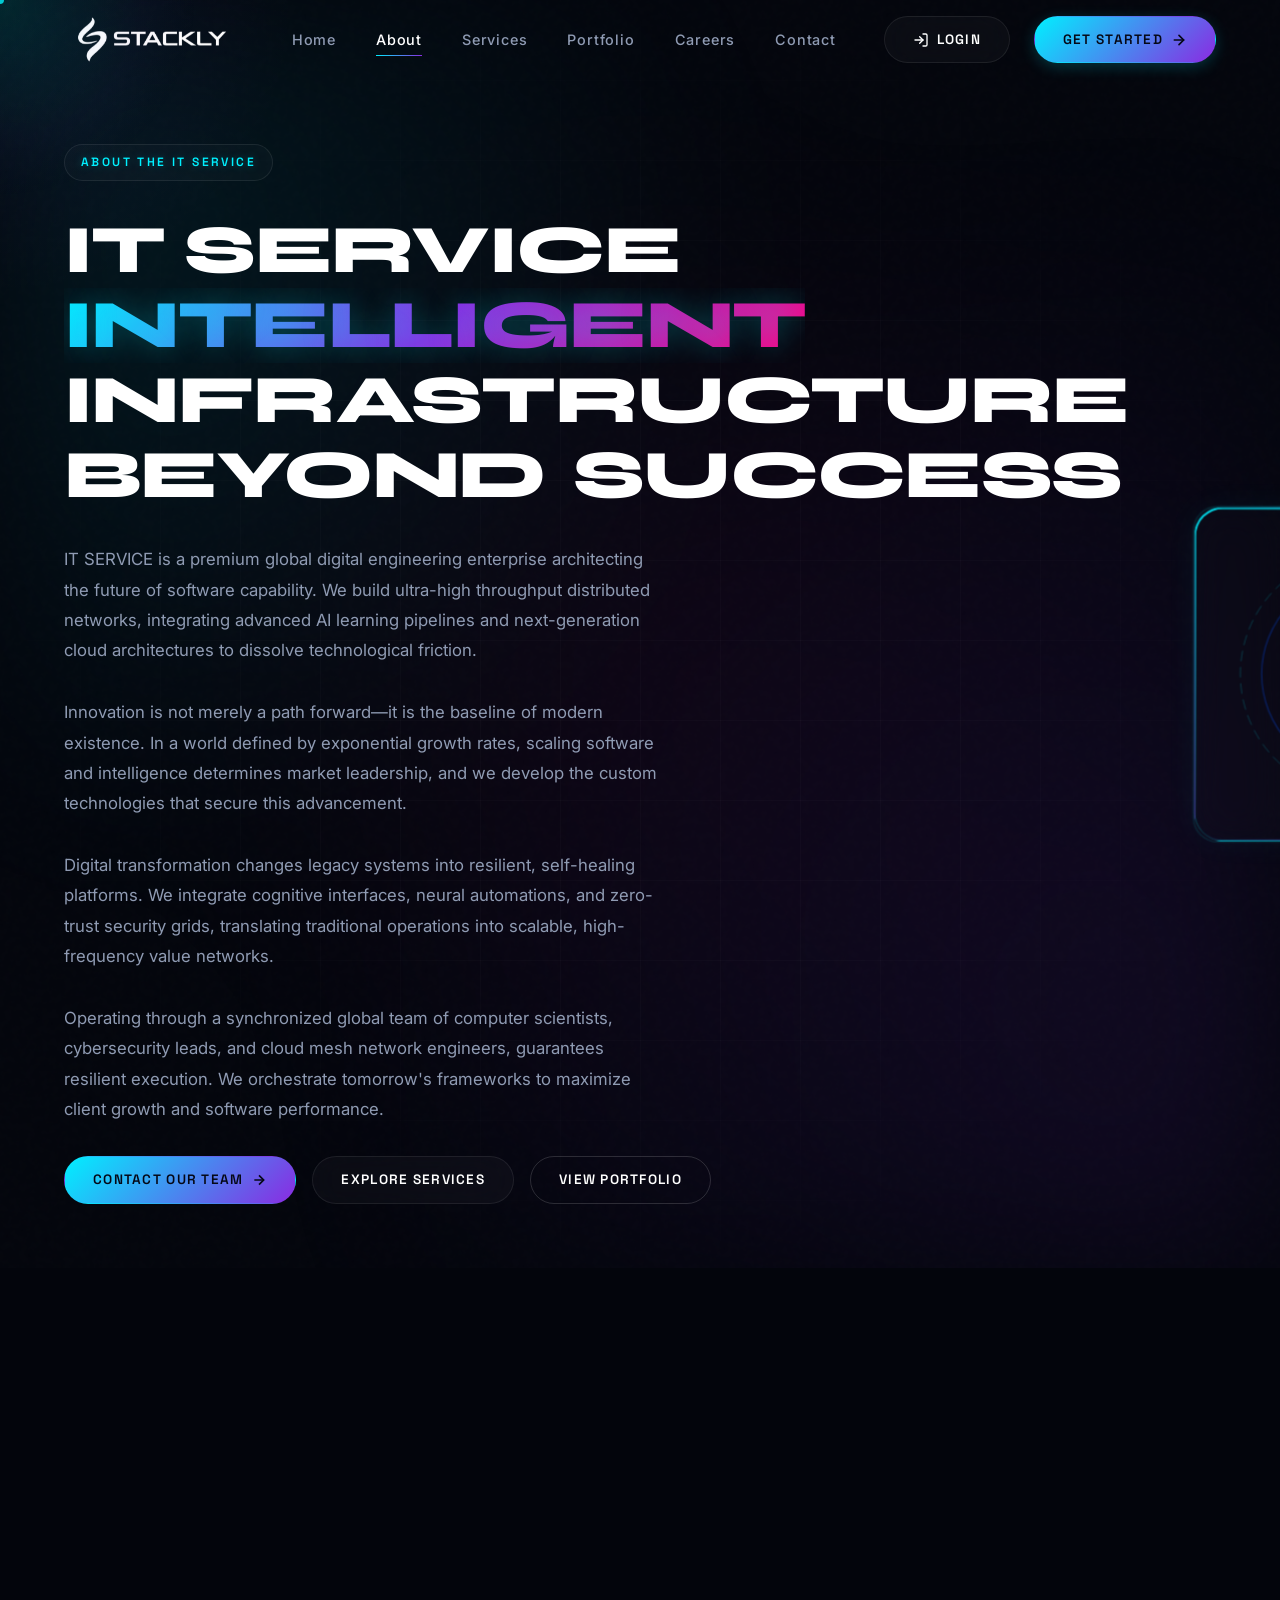
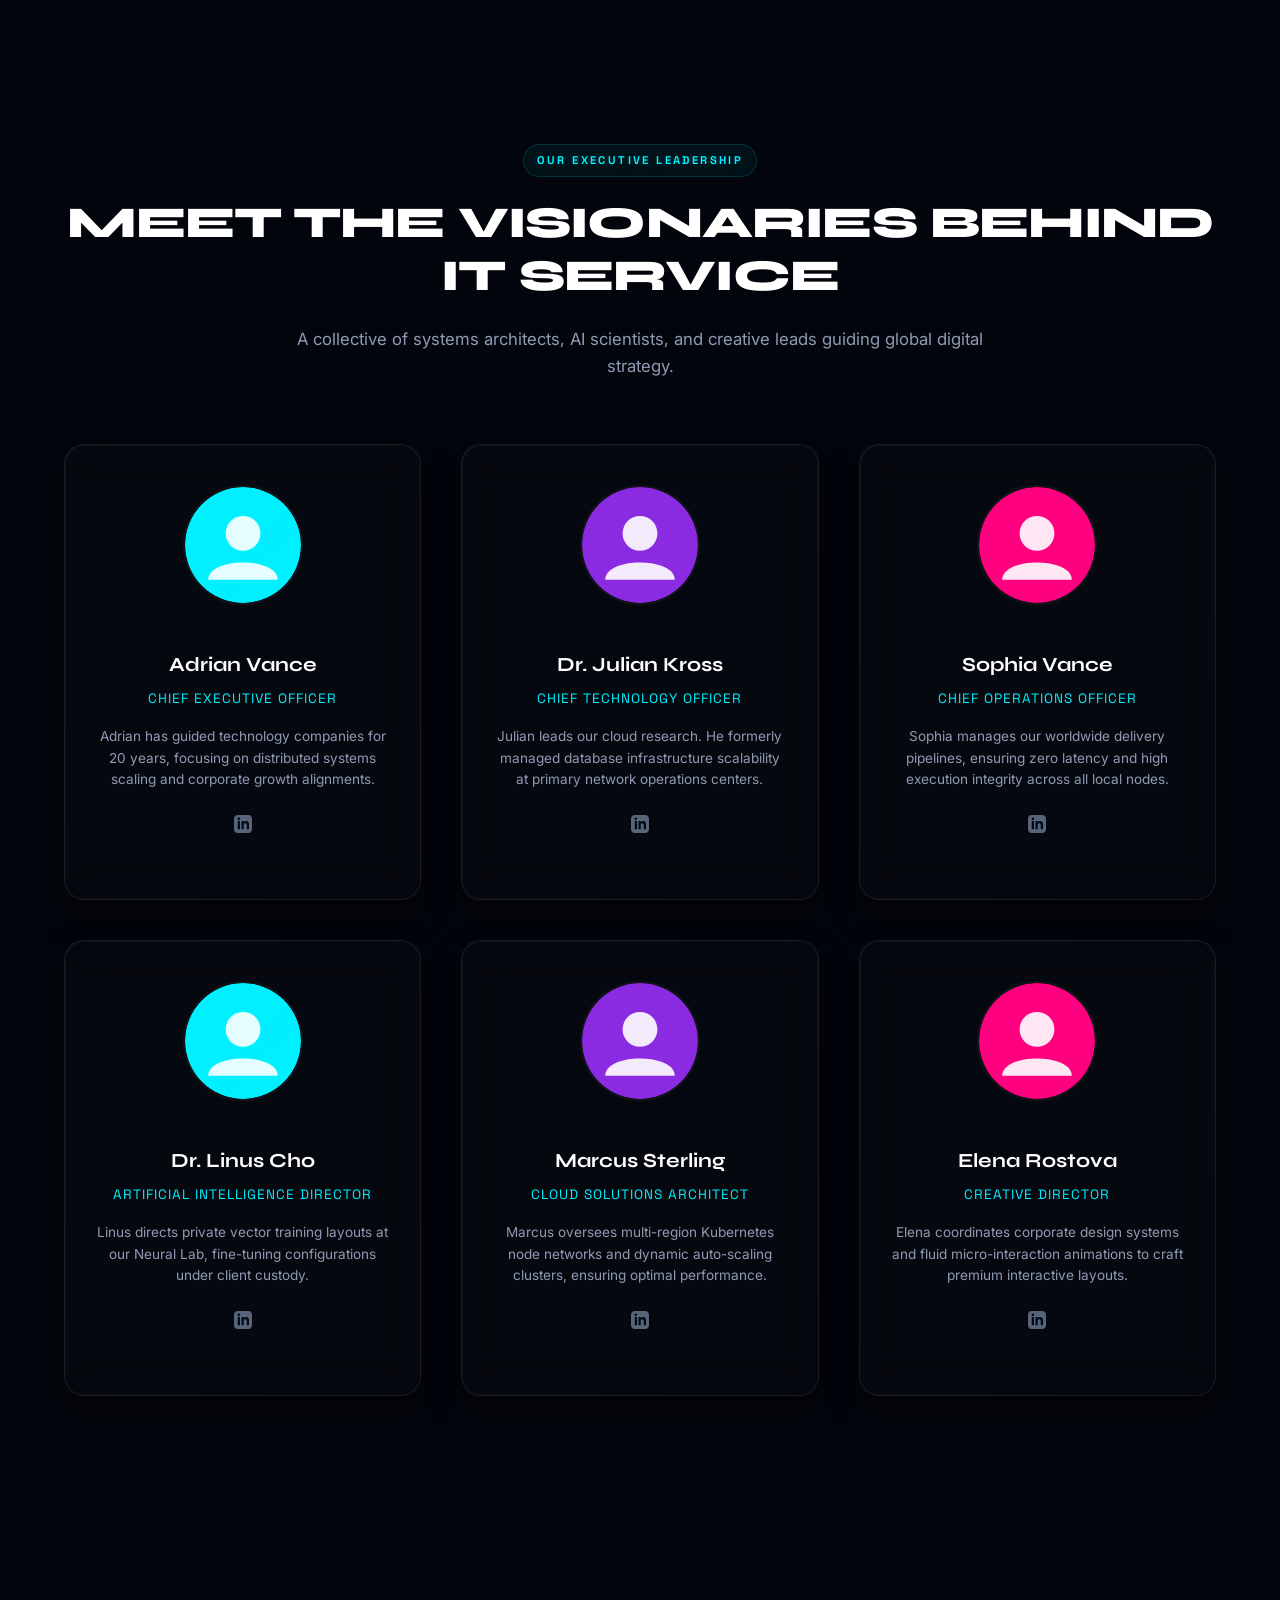
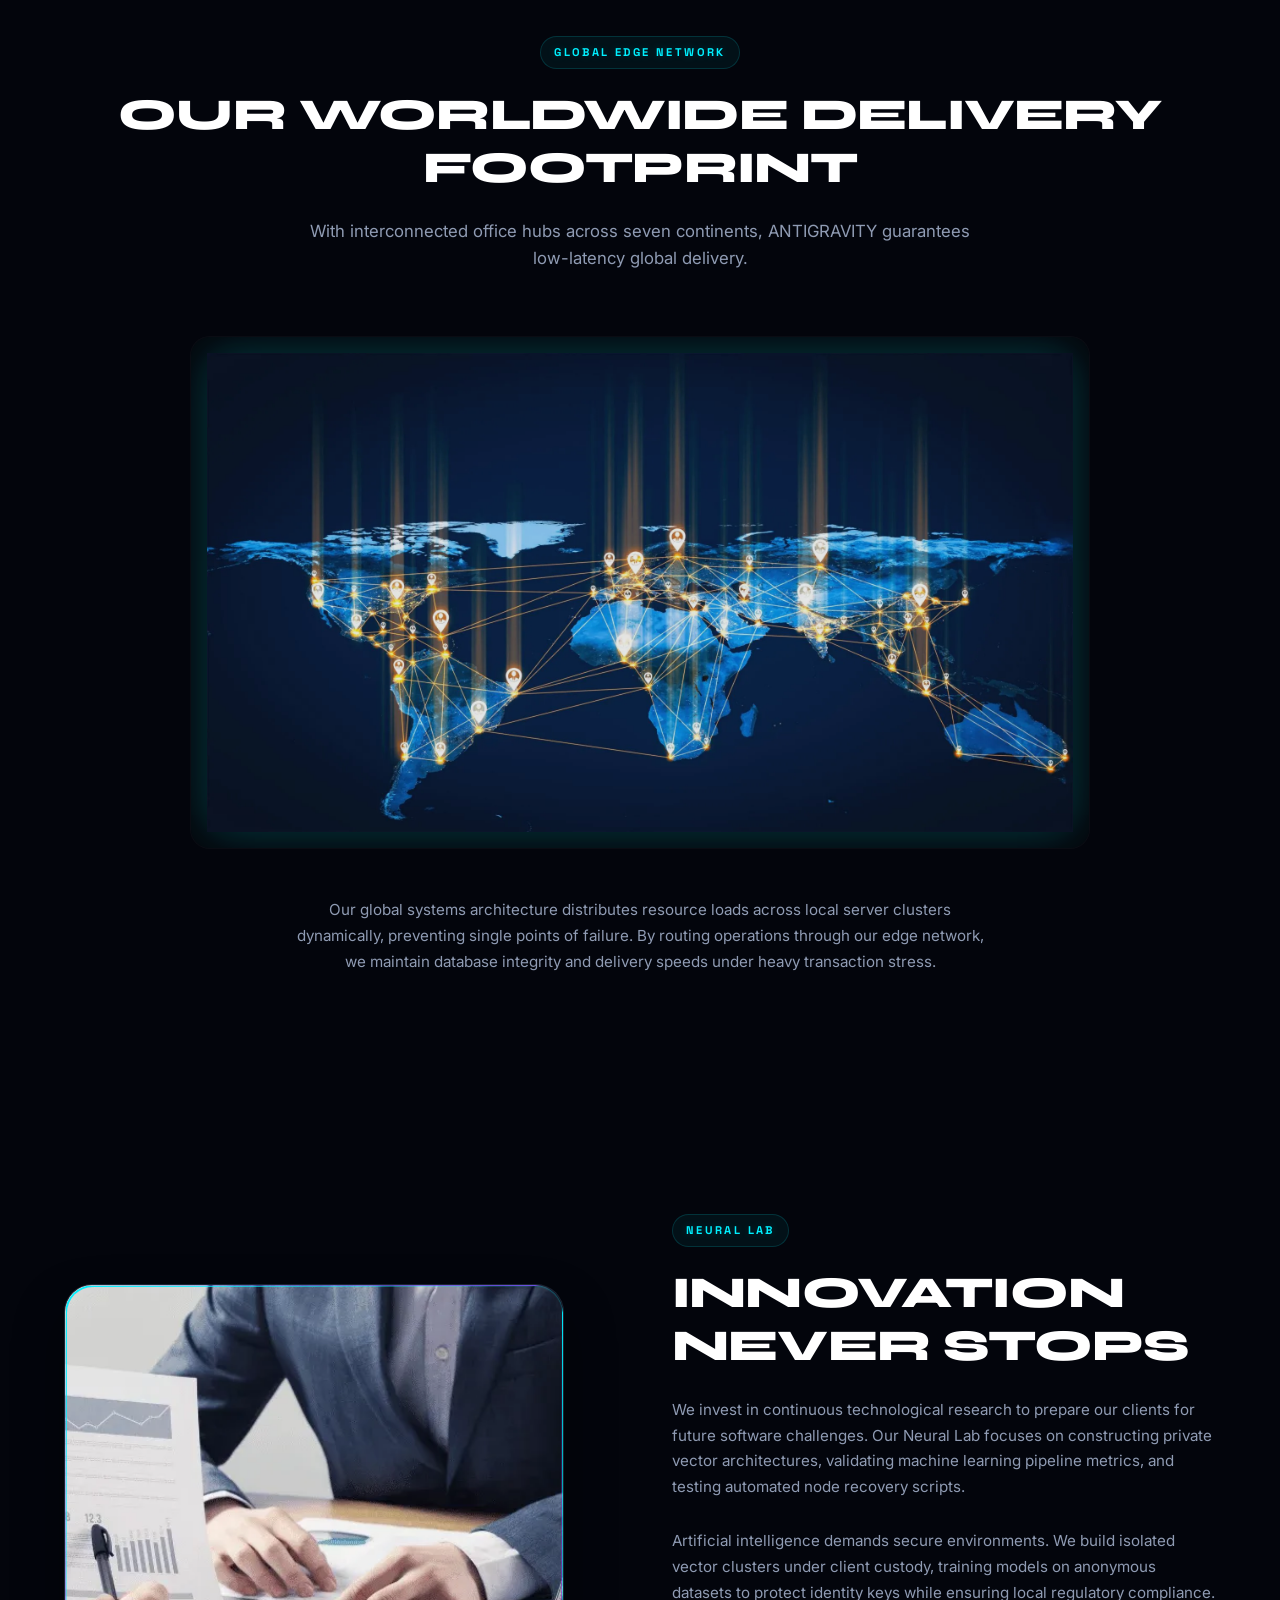
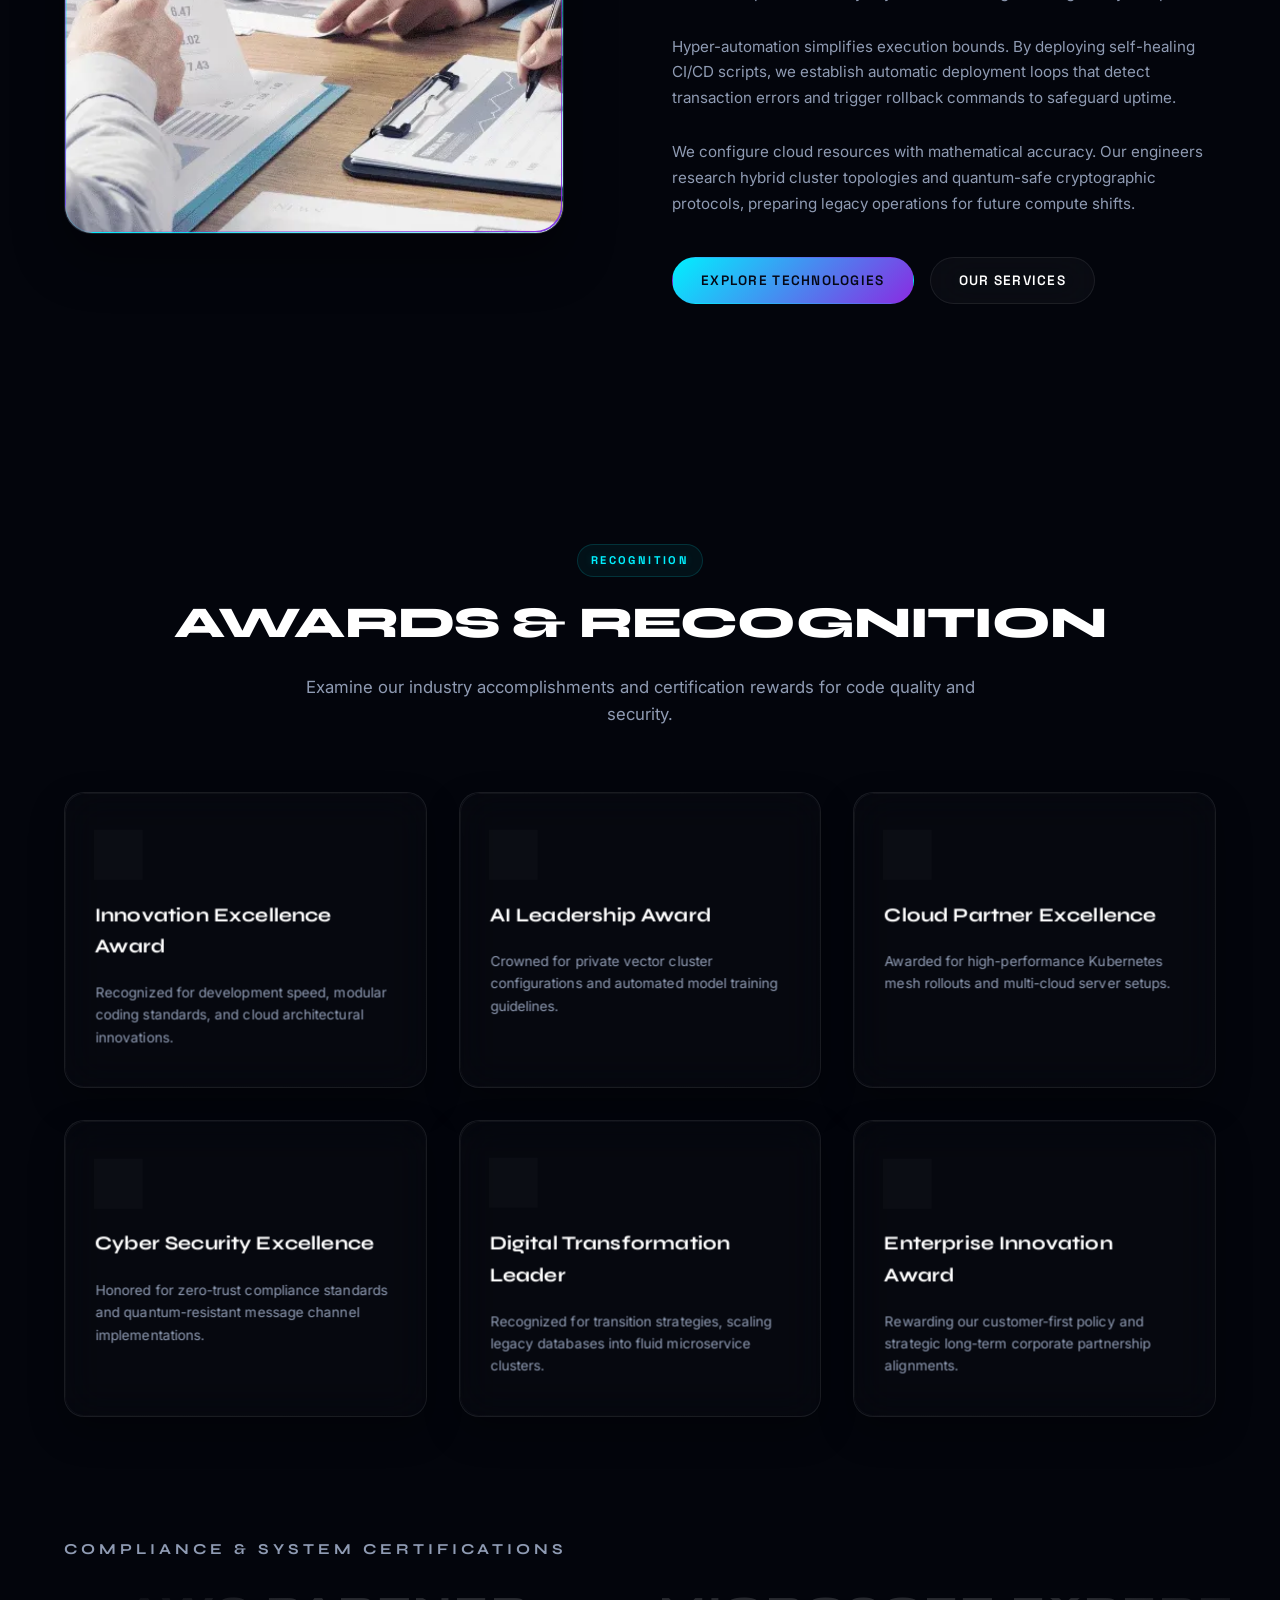
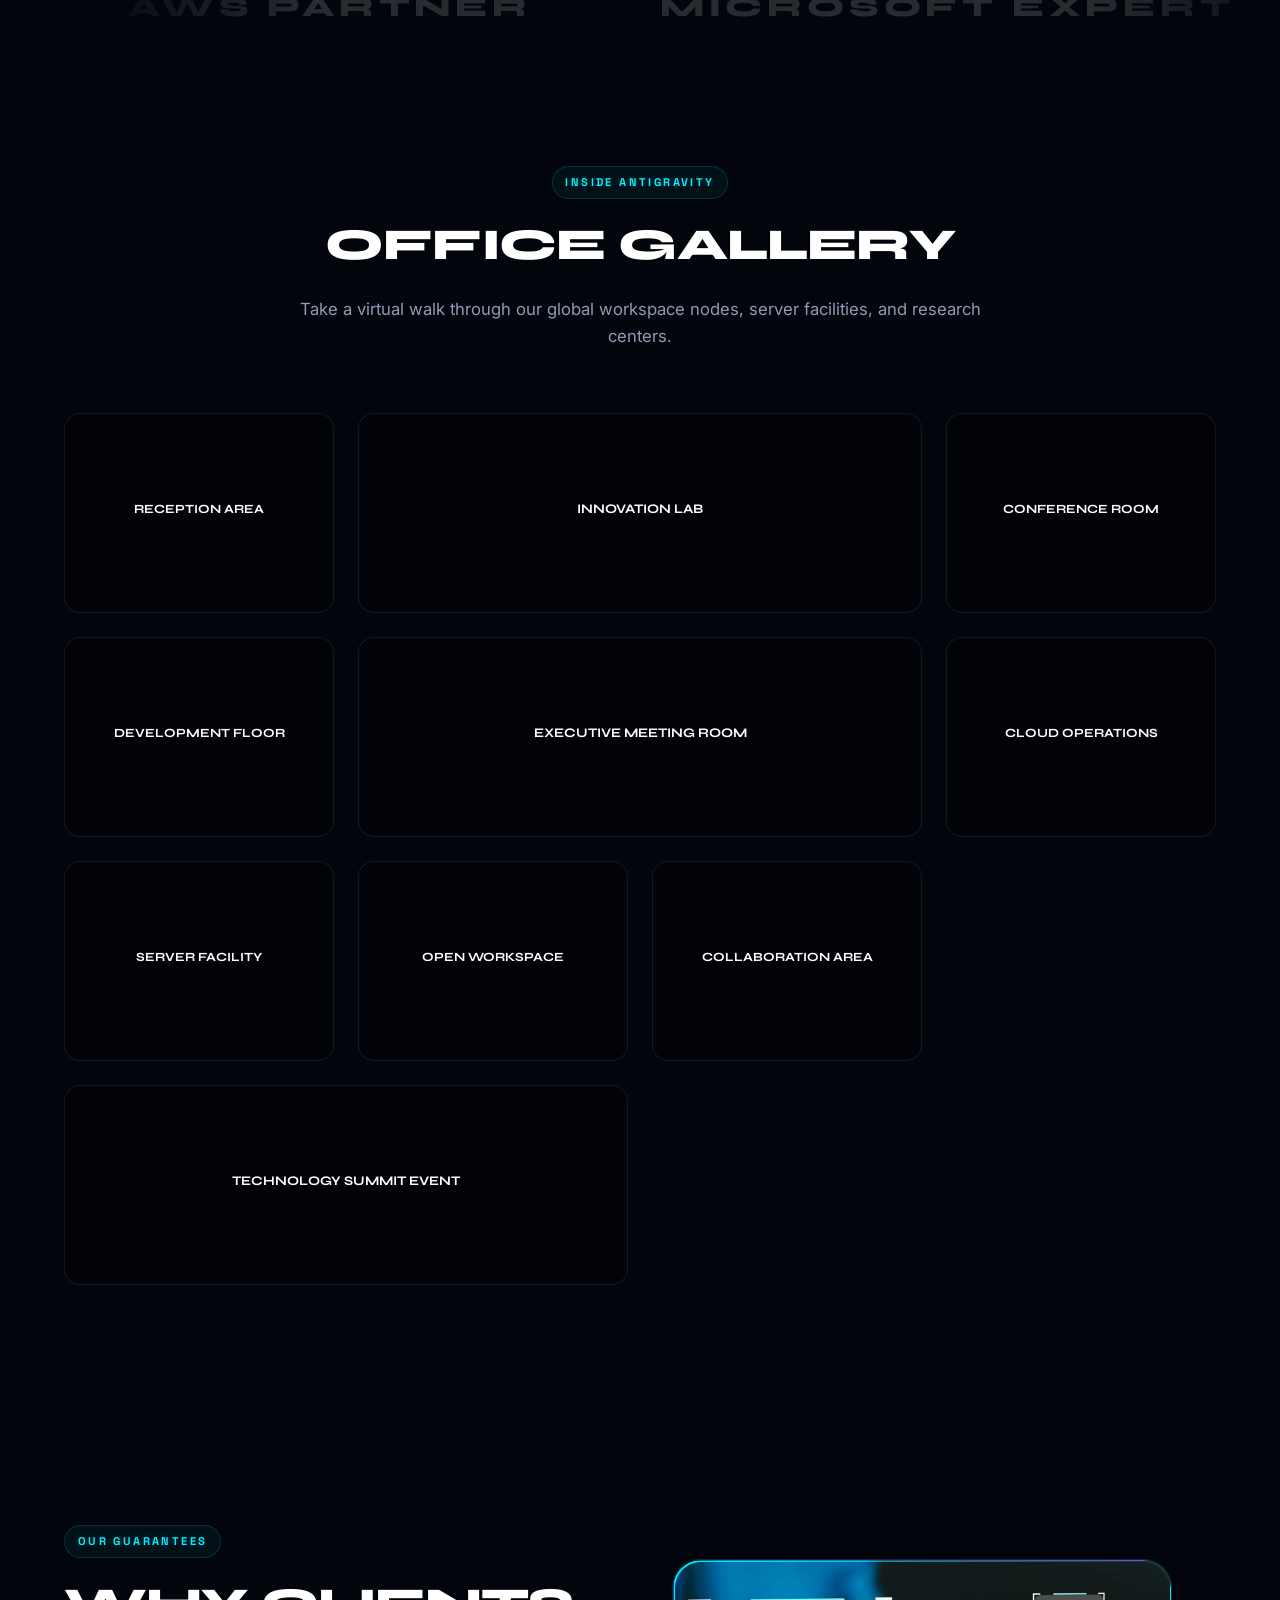
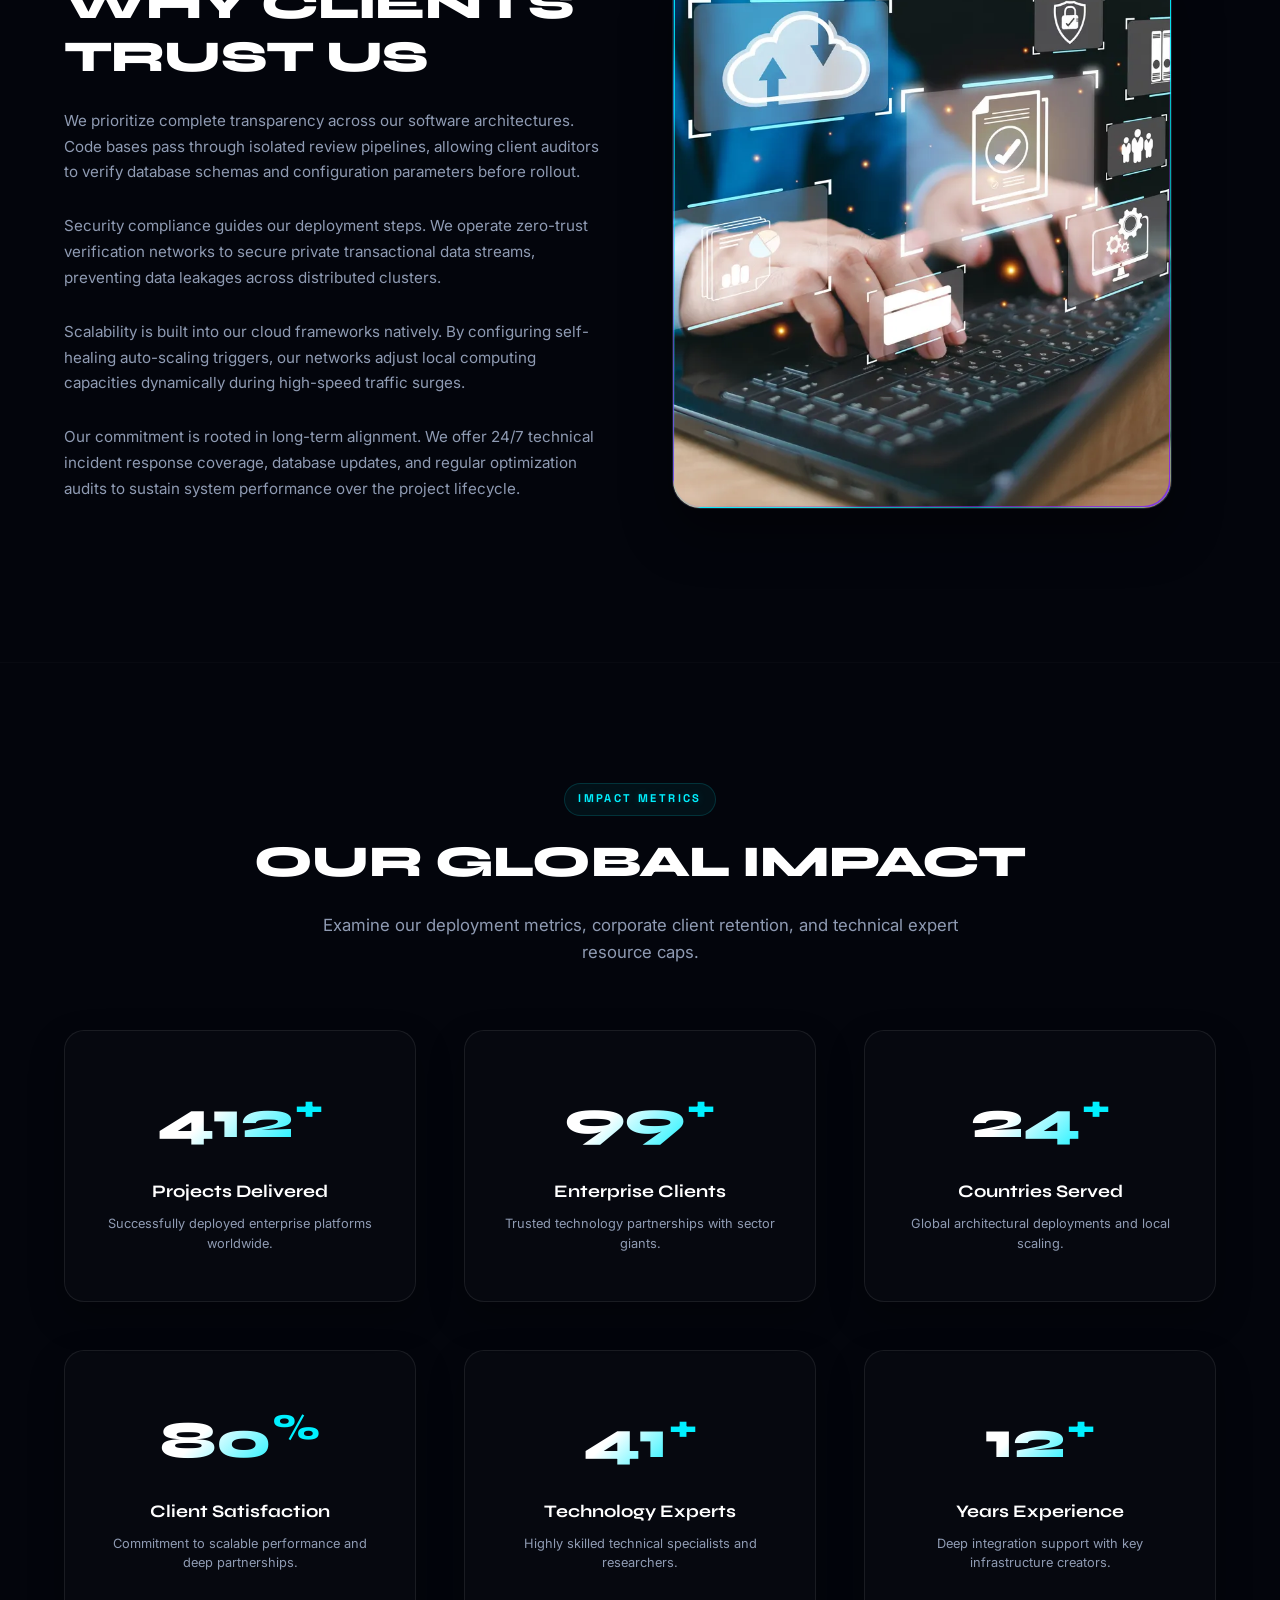
==== commit 68a027f7: "add" ====
--- a/about.html
+++ b/about.html
@@ -78,7 +78,7 @@
             <!-- Premium Logo -->
             <a href="index.html" class="logo-link">
                 <img src="assets/logo.webp" alt="IT Logo" class="site-logo">
-</a>
+            </a>
             </a>
 
             <!-- Navigation Links (Center) -->
@@ -154,7 +154,8 @@
                     <li class="mobile-item"><a href="portfolio.html" class="mobile-link">Portfolio</a></li>
                     <li class="mobile-item"><a href="careers.html" class="mobile-link">Careers</a></li>
                     <li class="mobile-item"><a href="contact.html" class="mobile-link">Contact</a></li>
-                    <li class="mobile-item"><a href="javascript:void(0)" class="mobile-link" onclick="openAuthMobile(event)">Login</a></li>
+                    <li class="mobile-item"><a href="javascript:void(0)" class="mobile-link"
+                            onclick="openAuthMobile(event)">Login</a></li>
                 </ul>
             </nav>
             <div class="mobile-actions">
@@ -183,7 +184,7 @@
         </div>
     </div>
 
-    
+
 
     <!-- ABOUT HERO SECTION -->
     <main class="hero-section" id="heroSection">
@@ -254,25 +255,71 @@
                 </div>
             </div>
 
-          
-
-        
+            <!-- Right Side interactive graphic with AI Digital Globe -->
+            <div class="hero-right">
+                <div class="hero-graphic-wrapper" id="parallaxContainer">
+                    <div class="hero-main-card holographic-card">
+                        <div class="card-glow-border"></div>
+                        <div class="card-reflection"></div>
+                        <div class="holo-scan-line"></div>
+                        <!-- Holographic Globe & Hexagon SVG -->
+                        <div class="hero-core-graphic">
+                            <svg viewBox="0 0 400 400" fill="none" xmlns="http://www.w3.org/2000/svg" class="holo-globe-svg">
+                                <defs>
+                                    <radialGradient id="globeGlow" cx="50%" cy="50%" r="50%">
+                                        <stop offset="0%" stop-color="#00f0ff" stop-opacity="0.5" />
+                                        <stop offset="70%" stop-color="#0050ff" stop-opacity="0.1" />
+                                        <stop offset="100%" stop-color="transparent" stop-opacity="0" />
+                                    </radialGradient>
+                                    <filter id="neonGlowGlobe" x="-20%" y="-20%" width="140%" height="140%">
+                                        <feGaussianBlur stdDeviation="8" result="blur" />
+                                        <feMerge>
+                                            <feMergeNode in="blur" />
+                                            <feMergeNode in="SourceGraphic" />
+                                        </feMerge>
+                                    </filter>
+                                </defs>
+                                <circle cx="200" cy="200" r="170" stroke="#00f0ff" stroke-width="1" stroke-opacity="0.3" stroke-dasharray="15 8" class="svg-orbit-ring ring-outer-slow" />
+                                <circle cx="200" cy="200" r="140" stroke="#0050ff" stroke-width="1.5" stroke-opacity="0.4" class="svg-orbit-ring ring-mid-reverse" />
+                                <circle cx="200" cy="200" r="100" stroke="#00f0ff" stroke-width="1" stroke-opacity="0.5" stroke-dasharray="5 5" class="svg-orbit-ring ring-inner-fast" />
+                                <circle cx="200" cy="200" r="90" fill="url(#globeGlow)" filter="url(#neonGlowGlobe)" />
+                                <g class="globe-mesh" stroke="#00f0ff" stroke-opacity="0.4" stroke-width="0.75">
+                                    <path d="M 200,110 A 90,90 0 0,0 200,290" />
+                                    <path d="M 200,110 A 90,90 0 0,1 200,290" />
+                                    <path d="M 200,110 A 45,90 0 0,0 200,290" />
+                                    <path d="M 200,110 A 45,90 0 0,1 200,290" />
+                                    <line x1="110" y1="200" x2="290" y2="200" />
+                                    <line x1="120" y1="155" x2="280" y2="155" />
+                                    <line x1="120" y1="245" x2="280" y2="245" />
+                                </g>
+                                <polygon points="200,80 217,90 217,110 200,120 183,110 183,90" fill="rgba(0, 240, 255, 0.15)" stroke="#00f0ff" stroke-width="1.5" filter="url(#neonGlowGlobe)" class="floating-hex hex-1" />
+                                <polygon points="120,200 137,210 137,230 120,240 103,230 103,210" fill="rgba(0, 80, 255, 0.1)" stroke="#0050ff" stroke-width="1.2" class="floating-hex hex-2" />
+                                <polygon points="280,220 297,230 297,250 280,260 263,250 263,230" fill="rgba(138, 43, 226, 0.1)" stroke="#8a2be2" stroke-width="1.2" class="floating-hex hex-3" />
+                                <line x1="200" y1="100" x2="280" y2="240" stroke="#00f0ff" stroke-width="0.8" stroke-dasharray="4 4" stroke-opacity="0.6" />
+                                <line x1="120" y1="220" x2="200" y2="100" stroke="#0050ff" stroke-width="0.8" stroke-dasharray="4 4" stroke-opacity="0.6" />
+                                <circle cx="240" cy="170" r="3" fill="#00f0ff" class="data-particle particle-1" />
+                                <circle cx="160" cy="160" r="2.5" fill="#8a2be2" class="data-particle particle-2" />
+                                <circle cx="220" cy="230" r="3" fill="#ff007f" class="data-particle particle-3" />
+                            </svg>
+                        </div>
+                    </div>
+                </div>
+            </div>
+        </div>
     </main>
 
     <!-- OUR STORY SECTION -->
     <section class="about-story-section section-padding reveal-on-scroll">
         <div class="section-container grid-two-col">
             <!-- Left: Graphic Placeholder -->
-                           <div class="story-left">
-    <div class="about-image-card">
-        <div class="card-glow-border"></div>
-
-        <img src="assets/about1.webp"
-             alt="About Antigravity"
-             class="about-image">
-    </div>
-</div>
-           
+            <div class="story-left">
+                <div class="about-image-card">
+                    <div class="card-glow-border"></div>
+
+                    <img src="assets/about1.webp" alt="About Antigravity" class="about-image">
+                </div>
+            </div>
+
             <!-- Right: Content -->
             <div class="story-right">
                 <span class="section-badge">OUR HISTORY</span>
@@ -360,13 +407,10 @@
             <div class="who-left">
                 <div class="about-image-card">
                     <div class="card-glow-border"></div>
-                   <div class="about-image-card">
-    <div class="card-glow-border"></div>
-
-    <img src="assets/about2.webp"
-         alt="Antigravity Team"
-         class="about-image">
-</div>
+                    <img src="assets/about2.webp" alt="Antigravity Team" class="about-image">
+                </div>
+            </div>
+        </div>
     </section>
 
     <!-- MISSION & VISION SECTION -->
@@ -544,14 +588,10 @@
             <div class="exist-right">
                 <div class="about-image-card">
                     <div class="card-glow-border"></div>
-                    <!-- Innovation center visual -->
-                    <div class="about-image-card">
-    <div class="card-glow-border"></div>
-
-    <img src="assets/about3.webp"
-         alt="Innovation Center"
-         class="about-image">
-</div>
+                    <img src="assets/about3.webp" alt="Innovation Center" class="about-image">
+                </div>
+            </div>
+        </div>
     </section>
 
     <!-- COMPANY TIMELINE SECTION -->
@@ -893,11 +933,9 @@
                     guarantees low-latency global delivery.</p>
             </div>
 
-          <div class="world-map-wrapper">
-    <img src="assets/Global.webp"
-         alt="Global Presence"
-         class="world-map-image">
-</div>
+            <div class="world-map-wrapper">
+                <img src="assets/Global.webp" alt="Global Presence" class="world-map-image">
+            </div>
 
             <p class="global-presence-desc">
                 Our global systems architecture distributes resource loads across local server clusters dynamically,
@@ -910,16 +948,14 @@
     <!-- 3. INNOVATION LAB SECTION -->
     <section class="innovation-lab-section section-padding reveal-on-scroll">
         <div class="section-container grid-two-col">
-           <!-- Left: Image -->
-<div class="lab-left">
-    <div class="about-image-card">
-        <div class="card-glow-border"></div>
-
-        <img src="assets/about4.webp"
-             alt="AI Robotics Lab"
-             class="about-image">
-    </div>
-</div>
+            <!-- Left: Image -->
+            <div class="lab-left">
+                <div class="about-image-card">
+                    <div class="card-glow-border"></div>
+
+                    <img src="assets/about4.webp" alt="AI Robotics Lab" class="about-image">
+                </div>
+            </div>
 
             <!-- Right: Content -->
             <div class="lab-right">
@@ -1232,13 +1268,10 @@
             <div class="trust-right">
                 <div class="about-image-card">
                     <div class="card-glow-border"></div>
-                    <div class="about-image-card">
-    <div class="card-glow-border"></div>
-
-    <img src="assets/about5.webp"
-         alt="AI Robotics Lab"
-         class="about-image">
-</div>
+                    <img src="assets/about5.webp" alt="AI Robotics Lab" class="about-image">
+                </div>
+            </div>
+        </div>
     </section>
 
     <!-- 8. OUR IMPACT SECTION -->
@@ -1353,41 +1386,40 @@
         <div class="lightbox-content-wrapper" id="lightboxContent"></div>
     </div>
 
-   <!-- 13. PREMIUM FOOTER -->
+    <!-- 13. PREMIUM FOOTER -->
     <footer class="footer">
         <div class="footer-noise"></div>
         <div class="section-container footer-grid">
             <!-- Brand Column -->
             <div class="footer-brand-col">
-                <a href="#" class="logo-link footer-logo">
-                       <a href="#" class="logo-link">
-    <img src="assets/logo.webp" alt="IT Logo" class="site-logo">
+                <a href="index.html" class="footer-logo-link">
+                    <img src="assets/logo.webp" alt="IT Logo" class="site-logo">
                 </a>
-                <p class="footer-desc">
-                    Engineering tomorrow's global enterprise software, cognitive intelligence systems, and
-                    hyper-scalable multi-cloud architectures.
-                </p>
-                <!-- Social Icons -->
-                <div class="footer-socials">
-                    <a href="#" class="social-link" aria-label="Twitter">
-                        <svg width="18" height="18" fill="currentColor" viewBox="0 0 24 24">
-                            <path
-                                d="M18.244 2.25h3.308l-7.227 8.26 8.502 11.24H16.17l-5.214-6.817L4.99 21.75H1.68l7.73-8.835L1.254 2.25H8.08l4.713 6.231zm-1.161 17.52h1.833L7.084 4.126H5.117z" />
-                        </svg>
-                    </a>
-                    <a href="#" class="social-link" aria-label="LinkedIn">
-                        <svg width="18" height="18" fill="currentColor" viewBox="0 0 24 24">
-                            <path
-                                d="M19 0h-14c-2.761 0-5 2.239-5 5v14c0 2.761 2.239 5 5 5h14c2.762 0 5-2.239 5-5v-14c0-2.761-2.238-5-5-5zm-11 19h-3v-11h3v11zm-1.5-12.268c-.966 0-1.75-.779-1.75-1.75s.784-1.75 1.75-1.75 1.75.779 1.75 1.75-.784 1.75-1.75 1.75zm13.5 12.268h-3v-5.604c0-3.368-4-3.113-4 0v5.604h-3v-11h3v1.765c1.396-2.586 7-2.777 7 2.476v6.759z" />
-                        </svg>
-                    </a>
-                    <a href="#" class="social-link" aria-label="GitHub">
-                        <svg width="18" height="18" fill="currentColor" viewBox="0 0 24 24">
-                            <path
-                                d="M12 0c-6.626 0-12 5.373-12 12 0 5.302 3.438 9.8 8.207 11.387.599.111.793-.261.793-.577v-2.234c-3.338.726-4.033-1.416-4.033-1.416-.546-1.387-1.333-1.756-1.333-1.756-1.089-.745.083-.729.083-.729 1.205.084 1.839 1.237 1.839 1.237 1.07 1.834 2.807 1.304 3.492.997.107-.775.418-1.305.762-1.604-2.665-.305-5.467-1.334-5.467-5.931 0-1.311.469-2.381 1.236-3.221-.124-.303-.535-1.524.117-3.176 0 0 1.008-.322 3.301 1.23.957-.266 1.983-.399 3.003-.404 1.02.005 2.047.138 3.006.404 2.291-1.552 3.297-1.23 3.297-1.23.653 1.653.242 2.874.118 3.176.77.84 1.235 1.911 1.235 3.221 0 4.609-2.807 5.624-5.479 5.921.43.372.823 1.102.823 2.222v3.293c0 .319.192.694.801.576 4.765-1.589 8.199-6.086 8.199-11.386 0-6.627-5.373-12-12-12z" />
-                        </svg>
-                    </a>
-                </div>
+                    <p class="footer-desc">
+                        Engineering tomorrow's global enterprise software, cognitive intelligence systems, and
+                        hyper-scalable multi-cloud architectures.
+                    </p>
+                    <!-- Social Icons -->
+                    <div class="footer-socials">
+                        <a href="404.html" class="social-link" aria-label="Twitter">
+                            <svg width="18" height="18" fill="currentColor" viewBox="0 0 24 24">
+                                <path
+                                    d="M18.244 2.25h3.308l-7.227 8.26 8.502 11.24H16.17l-5.214-6.817L4.99 21.75H1.68l7.73-8.835L1.254 2.25H8.08l4.713 6.231zm-1.161 17.52h1.833L7.084 4.126H5.117z" />
+                            </svg>
+                        </a>
+                        <a href="404.html" class="social-link" aria-label="LinkedIn">
+                            <svg width="18" height="18" fill="currentColor" viewBox="0 0 24 24">
+                                <path
+                                    d="M19 0h-14c-2.761 0-5 2.239-5 5v14c0 2.761 2.239 5 5 5h14c2.762 0 5-2.239 5-5v-14c0-2.761-2.238-5-5-5zm-11 19h-3v-11h3v11zm-1.5-12.268c-.966 0-1.75-.779-1.75-1.75s.784-1.75 1.75-1.75 1.75.779 1.75 1.75-.784 1.75-1.75 1.75zm13.5 12.268h-3v-5.604c0-3.368-4-3.113-4 0v5.604h-3v-11h3v1.765c1.396-2.586 7-2.777 7 2.476v6.759z" />
+                            </svg>
+                        </a>
+                        <a href="404.html" class="social-link" aria-label="GitHub">
+                            <svg width="18" height="18" fill="currentColor" viewBox="0 0 24 24">
+                                <path
+                                    d="M12 0c-6.626 0-12 5.373-12 12 0 5.302 3.438 9.8 8.207 11.387.599.111.793-.261.793-.577v-2.234c-3.338.726-4.033-1.416-4.033-1.416-.546-1.387-1.333-1.756-1.333-1.756-1.089-.745.083-.729.083-.729 1.205.084 1.839 1.237 1.839 1.237 1.07 1.834 2.807 1.304 3.492.997.107-.775.418-1.305.762-1.604-2.665-.305-5.467-1.334-5.467-5.931 0-1.311.469-2.381 1.236-3.221-.124-.303-.535-1.524.117-3.176 0 0 1.008-.322 3.301 1.23.957-.266 1.983-.399 3.003-.404 1.02.005 2.047.138 3.006.404 2.291-1.552 3.297-1.23 3.297-1.23.653 1.653.242 2.874.118 3.176.77.84 1.235 1.911 1.235 3.221 0 4.609-2.807 5.624-5.479 5.921.43.372.823 1.102.823 2.222v3.293c0 .319.192.694.801.576 4.765-1.589 8.199-6.086 8.199-11.386 0-6.627-5.373-12-12-12z" />
+                            </svg>
+                        </a>
+                    </div>
             </div>
 
             <!-- Quick Links -->
@@ -1415,30 +1447,30 @@
             </div>
 
             <!-- Contact Information -->
-<div class="footer-links-col">
-    <h4>Contact Information</h4>
-
-    <ul class="contact-info">
-        <li>
-            <i data-lucide="mail"></i>
-            <a href="mailto:info@stacklyroboticsautomation.com">
-                📧 info@stacklyITSERVICE.com
-            </a>
-        </li>
-
-        <li>
-            <i data-lucide="phone"></i>
-            <a href="tel:+919876543210">
-               📞 +91 98765 43210
-            </a>
-        </li>
-
-        <li>
-            <i data-lucide="map-pin"></i>
-           📍 Bengaluru, Tamil Nadu, India
-        </li>
-    </ul>
-</div>
+            <div class="footer-links-col">
+                <h4>Contact Information</h4>
+
+                <ul class="contact-info">
+                    <li>
+                        <i data-lucide="mail"></i>
+                        <a href="mailto:info@stacklyroboticsautomation.com">
+                            📧 info@stacklyITSERVICE.com
+                        </a>
+                    </li>
+
+                    <li>
+                        <i data-lucide="phone"></i>
+                        <a href="tel:+919876543210">
+                            📞 +91 98765 43210
+                        </a>
+                    </li>
+
+                    <li>
+                        <i data-lucide="map-pin"></i>
+                        📍 Bengaluru, Tamil Nadu, India
+                    </li>
+                </ul>
+            </div>
 
             <!-- Newsletter -->
             <div class="footer-news-col">
--- a/style.css
+++ b/style.css
@@ -4887,7 +4887,7 @@
 
 .form-input {
     width: 100%;
-    background: rgba(255, 255, 255, 0.02);
+    background: rgba(252, 251, 251, 0.02);
     border: 1px solid rgba(255, 255, 255, 0.08);
     border-radius: 12px;
     padding: 1.25rem 1rem;
@@ -4901,7 +4901,7 @@
 .form-input:focus {
     outline: none;
     border-color: var(--clr-cyan);
-    background: rgba(255, 255, 255, 0.04);
+    background: rgb(81, 72, 72);
     box-shadow: 0 0 15px rgba(0, 240, 255, 0.1);
 }
 
@@ -8168,10 +8168,12 @@
         /* Border on the left */
         border-right: none !important;
         box-shadow: -10px 0 35px rgba(0, 0, 0, 0.6) !important;
-        padding: 1.5rem 1.25rem 2rem 1.25rem !important; /* Spacing adjusted to prevent vertical scroll */
+        padding: 1.5rem 1.25rem 2rem 1.25rem !important;
+        /* Spacing adjusted to prevent vertical scroll */
         display: flex !important;
         flex-direction: column !important;
-        justify-content: space-between !important; /* Space header, nav, actions */
+        justify-content: space-between !important;
+        /* Space header, nav, actions */
         align-items: stretch !important;
         gap: 1.25rem !important;
         box-sizing: border-box !important;
@@ -8254,7 +8256,8 @@
         display: flex !important;
         flex-direction: column !important;
         align-items: flex-start !important;
-        gap: 6px !important; /* Tighter gap to fit all elements */
+        gap: 6px !important;
+        /* Tighter gap to fit all elements */
         padding: 0 !important;
         margin: 0 !important;
         list-style: none !important;
@@ -8269,7 +8272,8 @@
 
     .mobile-link {
         font-family: var(--font-heading) !important;
-        font-size: 1.15rem !important; /* Reduced font size to fit vertical layout */
+        font-size: 1.15rem !important;
+        /* Reduced font size to fit vertical layout */
         font-weight: 700 !important;
         color: var(--text-secondary) !important;
         letter-spacing: 0.05rem !important;
@@ -8278,7 +8282,8 @@
         align-items: center !important;
         text-align: left !important;
         width: 100% !important;
-        min-height: 44px !important; /* Complies with touch targets at least 44px high */
+        min-height: 44px !important;
+        /* Complies with touch targets at least 44px high */
         padding: 0 !important;
         box-sizing: border-box !important;
     }
@@ -8301,7 +8306,8 @@
 
     .mobile-actions .btn {
         width: 100% !important;
-        min-height: 44px !important; /* Button targets min-height 44px */
+        min-height: 44px !important;
+        /* Button targets min-height 44px */
         display: flex !important;
         justify-content: center !important;
         align-items: center !important;
@@ -8317,23 +8323,30 @@
             padding: 10px 15px !important;
             gap: 0.5rem !important;
         }
+
         .mobile-sidebar-header {
             margin-bottom: 0 !important;
         }
+
         .mobile-logo-wrapper .site-logo {
             max-width: 90px !important;
         }
+
         .mobile-list {
             gap: 2px !important;
         }
+
         .mobile-link {
-            min-height: 38px !important; /* Scale down touch target height slightly in short height context */
+            min-height: 38px !important;
+            /* Scale down touch target height slightly in short height context */
             font-size: 1rem !important;
         }
+
         .mobile-actions {
             flex-direction: row !important;
             gap: 0.5rem !important;
         }
+
         .mobile-actions .btn {
             flex: 1 !important;
             min-height: 38px !important;
@@ -8730,4 +8743,488 @@
 /* Ensure round avatar frames are maintained */
 .member-image-wrapper img {
     border-radius: 50% !important;
+}
+
+.footer-logo-link {
+    display: inline-block;
+    cursor: pointer;
+}
+
+.site-logo {
+    display: block;
+    width: 180px;
+    height: auto;
+}
+
+
+@media (max-width:768px) {
+
+    .footer-brand-col {
+        position: relative;
+        z-index: 100;
+    }
+
+    .footer-logo-link {
+        display: inline-block;
+        position: relative;
+        z-index: 101;
+    }
+
+}
+
+
+/* ==========================
+   TESTIMONIALS ALIGNMENT FIX
+   ========================== */
+
+.testimonials-grid {
+    display: grid;
+    grid-template-columns: repeat(3, 1fr);
+    gap: 30px;
+    align-items: stretch;
+    justify-content: center;
+    max-width: 1200px;
+    margin: 3rem auto 0;
+}
+
+.testimonial-card {
+    position: relative;
+    display: flex;
+    flex-direction: column;
+    justify-content: space-between;
+    height: 100%;
+    min-height: 340px;
+    padding: 30px;
+}
+
+.testimonial-text {
+    flex: 1;
+    margin: 20px 0 30px;
+    line-height: 1.8;
+}
+
+.testimonial-author {
+    display: flex;
+    align-items: center;
+    gap: 15px;
+    margin-top: auto;
+}
+
+.author-avatar-svg {
+    width: 60px;
+    height: 60px;
+    flex-shrink: 0;
+}
+
+.author-meta {
+    display: flex;
+    flex-direction: column;
+    justify-content: center;
+}
+
+.author-meta h4 {
+    margin: 0 0 5px;
+}
+
+.author-meta span {
+    margin: 0;
+}
+
+/* Tablet */
+@media (max-width:991px) {
+    .testimonials-grid {
+        grid-template-columns: repeat(2, 1fr);
+        gap: 25px;
+        justify-content: center;
+    }
+}
+
+/* Mobile */
+@media (max-width:768px) {
+    .testimonials-grid {
+        grid-template-columns: 1fr;
+        gap: 20px;
+        justify-content: center;
+    }
+
+    .testimonial-card {
+        min-height: auto;
+        padding: 25px;
+    }
+
+    .testimonial-author {
+        align-items: center;
+    }
+}
+
+/* ==========================================
+   AUDIT & ENHANCEMENTS FIXES
+   ========================================== */
+
+/* Careers Page Canvas Layout */
+#careersCanvas {
+    display: block;
+    width: 100%;
+    max-width: 500px;
+    height: 450px;
+    background: transparent;
+    margin: 0 auto;
+}
+
+@media (max-width: 768px) {
+    #careersCanvas {
+        height: 300px;
+    }
+}
+
+/* Tablet (768px - 991px) Parallax scaling to prevent collision */
+@media (max-width: 991px) and (min-width: 769px) {
+    .hero-graphic-wrapper {
+        transform: scale(0.8) !important;
+    }
+}
+
+/* Scroll indicator visibility controls to prevent overlaps */
+@media (max-width: 768px),
+(max-height: 750px) {
+    .scroll-indicator {
+        display: none !important;
+    }
+}
+
+/* Eye Icon color override to match cyber-cyan branding */
+.password-toggle-btn {
+    color: var(--clr-cyan) !important;
+}
+
+/* Responsive improvements for input forms & layout grids */
+@media (max-width: 480px) {
+    .enterprise-contact-form {
+        padding: 1.5rem !important;
+    }
+
+    .form-grid {
+        grid-template-columns: 1fr !important;
+        gap: 1.5rem !important;
+    }
+
+    .input-group.full-width {
+        grid-column: span 1 !important;
+    }
+}
+
+
+.map-dark-canvas {
+    position: relative;
+    width: 100%;
+    height: 600px;
+    overflow: hidden;
+    border-radius: 24px;
+    background: #050913;
+    border: 1px solid rgba(255, 255, 255, .08);
+}
+
+.world-map-image {
+    width: 100%;
+    height: 100%;
+    object-fit: cover;
+    display: block;
+    user-select: none;
+    pointer-events: none;
+}
+
+/* ==========================================================================
+   INDIVIDUAL MOBILE IMAGE LAYOUT FIXES (Below 992px)
+   ========================================================================== */
+
+@media (max-width: 991px) {
+    /* 1. HOME PAGE IMAGE SECTIONS */
+    .about-section .grid-two-col {
+        grid-template-columns: 1fr !important;
+        gap: 2.5rem !important;
+    }
+    .about-section .about-image-card {
+        height: 320px !important;
+        width: 100% !important;
+        max-width: 100% !important;
+    }
+    .why-section .grid-two-col {
+        grid-template-columns: 1fr !important;
+        gap: 2.5rem !important;
+    }
+    .why-section .why-image-card {
+        height: 320px !important;
+        width: 100% !important;
+        max-width: 100% !important;
+    }
+
+    /* 2. ABOUT PAGE IMAGE SECTIONS */
+    .about-story-section .grid-two-col {
+        grid-template-columns: 1fr !important;
+        gap: 2.5rem !important;
+    }
+    .about-story-section .about-image-card {
+        height: 320px !important;
+        width: 100% !important;
+        max-width: 100% !important;
+    }
+    .who-we-are-section .grid-two-col {
+        grid-template-columns: 1fr !important;
+        gap: 2.5rem !important;
+    }
+    .who-we-are-section .about-image-card {
+        height: 320px !important;
+        width: 100% !important;
+        max-width: 100% !important;
+    }
+    .exist-section .grid-two-col {
+        grid-template-columns: 1fr !important;
+        gap: 2.5rem !important;
+    }
+    .exist-section .about-image-card {
+        height: 320px !important;
+        width: 100% !important;
+        max-width: 100% !important;
+    }
+    .innovation-lab-section .grid-two-col {
+        grid-template-columns: 1fr !important;
+        gap: 2.5rem !important;
+    }
+    .innovation-lab-section .about-image-card {
+        height: 320px !important;
+        width: 100% !important;
+        max-width: 100% !important;
+    }
+    .trust-section .grid-two-col {
+        grid-template-columns: 1fr !important;
+        gap: 2.5rem !important;
+    }
+    .trust-section .about-image-card {
+        height: 320px !important;
+        width: 100% !important;
+        max-width: 100% !important;
+    }
+
+    /* 3. SERVICES PAGE IMAGE SECTIONS */
+    .featured-ai-section .grid-two-col {
+        grid-template-columns: 1fr !important;
+        gap: 2.5rem !important;
+    }
+    .featured-ai-section .about-image-card {
+        height: 320px !important;
+        width: 100% !important;
+        max-width: 100% !important;
+    }
+    .showcase-block.grid-two-col {
+        grid-template-columns: 1fr !important;
+        gap: 2.5rem !important;
+    }
+    .showcase-block .about-image-card {
+        height: 320px !important;
+        width: 100% !important;
+        max-width: 100% !important;
+    }
+    .why-section .why-left .about-image-card {
+        height: 320px !important;
+        width: 100% !important;
+        max-width: 100% !important;
+    }
+
+    /* 4. PORTFOLIO PAGE IMAGE SECTIONS */
+    .featured-case-section .grid-two-col {
+        grid-template-columns: 1fr !important;
+        gap: 2.5rem !important;
+    }
+    .featured-case-section .about-image-card {
+        height: 320px !important;
+        width: 100% !important;
+        max-width: 100% !important;
+    }
+
+    /* 5. CAREERS PAGE IMAGE SECTIONS */
+    .life-section .grid-two-col {
+        grid-template-columns: 1fr !important;
+        gap: 2.5rem !important;
+    }
+    .life-section .about-image-card {
+        height: 320px !important;
+        width: 100% !important;
+        max-width: 100% !important;
+    }
+}
+
+/* ==========================================================================
+   HOLOGRAPHIC RIGHT SIDE VISUAL STYLES
+   ========================================================================== */
+
+/* Holographic Card Layout and Design */
+.holographic-card {
+    position: relative;
+    width: 320px;
+    height: 320px;
+    background: rgba(255, 255, 255, 0.01) !important;
+    border: 1px solid rgba(0, 240, 255, 0.15) !important;
+    border-radius: 24px;
+    box-shadow: 0 0 30px rgba(0, 240, 255, 0.05), inset 0 0 15px rgba(0, 240, 255, 0.03) !important;
+    overflow: hidden;
+    display: flex;
+    justify-content: center;
+    align-items: center;
+    backdrop-filter: blur(20px) !important;
+    -webkit-backdrop-filter: blur(20px) !important;
+    transform-style: preserve-3d;
+    transition: box-shadow 0.5s ease, border-color 0.5s ease;
+}
+
+.holographic-card:hover {
+    border-color: rgba(0, 240, 255, 0.35) !important;
+    box-shadow: 0 0 45px rgba(0, 240, 255, 0.15), inset 0 0 25px rgba(0, 240, 255, 0.08) !important;
+}
+
+/* Digital Scan Line Animation */
+.holo-scan-line {
+    position: absolute;
+    top: 0;
+    left: 0;
+    width: 100%;
+    height: 3px;
+    background: linear-gradient(90deg, transparent, rgba(0, 240, 255, 0.6), transparent);
+    animation: holoScan 4s linear infinite;
+    pointer-events: none;
+    z-index: 10;
+}
+
+/* SVGs inside the Holographic Cards */
+.holo-globe-svg, .holo-cloud-svg, .holo-careers-svg, .holo-contact-svg {
+    width: 100%;
+    height: 100%;
+    transform-style: preserve-3d;
+}
+
+/* Orbiting Rings */
+.ring-outer-slow {
+    transform-origin: center;
+    animation: holoRotateCW 30s linear infinite;
+}
+
+.ring-mid-reverse {
+    transform-origin: center;
+    animation: holoRotateCCW 22s linear infinite;
+}
+
+.ring-inner-fast {
+    transform-origin: center;
+    animation: holoRotateCW 12s linear infinite;
+}
+
+/* Floating Elements (Hexagons & Cubes) */
+.floating-hex, .floating-cube {
+    transform-origin: center;
+    animation: holoFloat 5s ease-in-out infinite;
+}
+
+.hex-1, .cube-1 { animation-delay: 0s; }
+.hex-2, .cube-2 { animation-delay: 1.5s; }
+.hex-3, .cube-3 { animation-delay: 3s; }
+
+/* India boundary map glow */
+.india-outline {
+    animation: holoGlow 4s ease-in-out infinite;
+}
+
+/* Map markers and connections */
+.office-marker {
+    transform-origin: center;
+}
+
+.pulsing-marker {
+    animation: pulseSignal 2s infinite alternate;
+}
+
+.contact-icon-floating {
+    transform-origin: center;
+    animation: holoFloat 6s ease-in-out infinite;
+}
+
+.icon-email { animation-delay: 0.5s; }
+.icon-phone { animation-delay: 2.5s; }
+
+/* Career node and line animation */
+.careers-growth-path {
+    stroke-dasharray: 600;
+    stroke-dashoffset: 600;
+    animation: careersDraw 6s linear infinite;
+}
+
+.career-node {
+    transform-origin: center;
+    animation: holoFloat 4s ease-in-out infinite;
+}
+
+.node-1 { animation-delay: 0.5s; }
+.node-2 { animation-delay: 1.5s; }
+.node-3 { animation-delay: 2.5s; }
+
+/* ==========================================================
+   KEYFRAME ANIMATIONS (60 FPS GPU ACCELERATED)
+   ========================================================== */
+
+@keyframes holoFloat {
+    0% { transform: translate3d(0, 0, 0) rotate(0.01deg); }
+    50% { transform: translate3d(0, -8px, 0) rotate(0.01deg); }
+    100% { transform: translate3d(0, 0, 0) rotate(0.01deg); }
+}
+
+@keyframes holoRotateCW {
+    from { transform: rotate(0deg); }
+    to { transform: rotate(360deg); }
+}
+
+@keyframes holoRotateCCW {
+    from { transform: rotate(360deg); }
+    to { transform: rotate(0deg); }
+}
+
+@keyframes holoGlow {
+    0% { opacity: 0.5; filter: brightness(1); }
+    50% { opacity: 0.95; filter: brightness(1.25) drop-shadow(0 0 10px rgba(0, 240, 255, 0.4)); }
+    100% { opacity: 0.5; filter: brightness(1); }
+}
+
+@keyframes holoScan {
+    0% { transform: translate3d(0, 0, 0); opacity: 0.2; }
+    50% { opacity: 0.8; }
+    100% { transform: translate3d(0, 320px, 0); opacity: 0.2; }
+}
+
+@keyframes careersDraw {
+    0% { stroke-dashoffset: 600; }
+    50% { stroke-dashoffset: 0; }
+    100% { stroke-dashoffset: -600; }
+}
+
+/* ==========================================================
+   MOBILE ALIGNMENT AND SCALING
+   ========================================================== */
+
+@media (max-width: 991px) {
+    .holographic-card {
+        width: 260px !important;
+        height: 260px !important;
+        margin: 2.5rem auto 0 auto !important;
+    }
+    
+    .hero-right {
+        width: 100% !important;
+        display: flex !important;
+        justify-content: center !important;
+        align-items: center !important;
+        margin-top: 1.5rem !important;
+    }
+
+    /* Make sure careers canvas overlays correctly inside card */
+    #careersCanvas {
+        max-width: 100% !important;
+        height: 100% !important;
+    }
 }
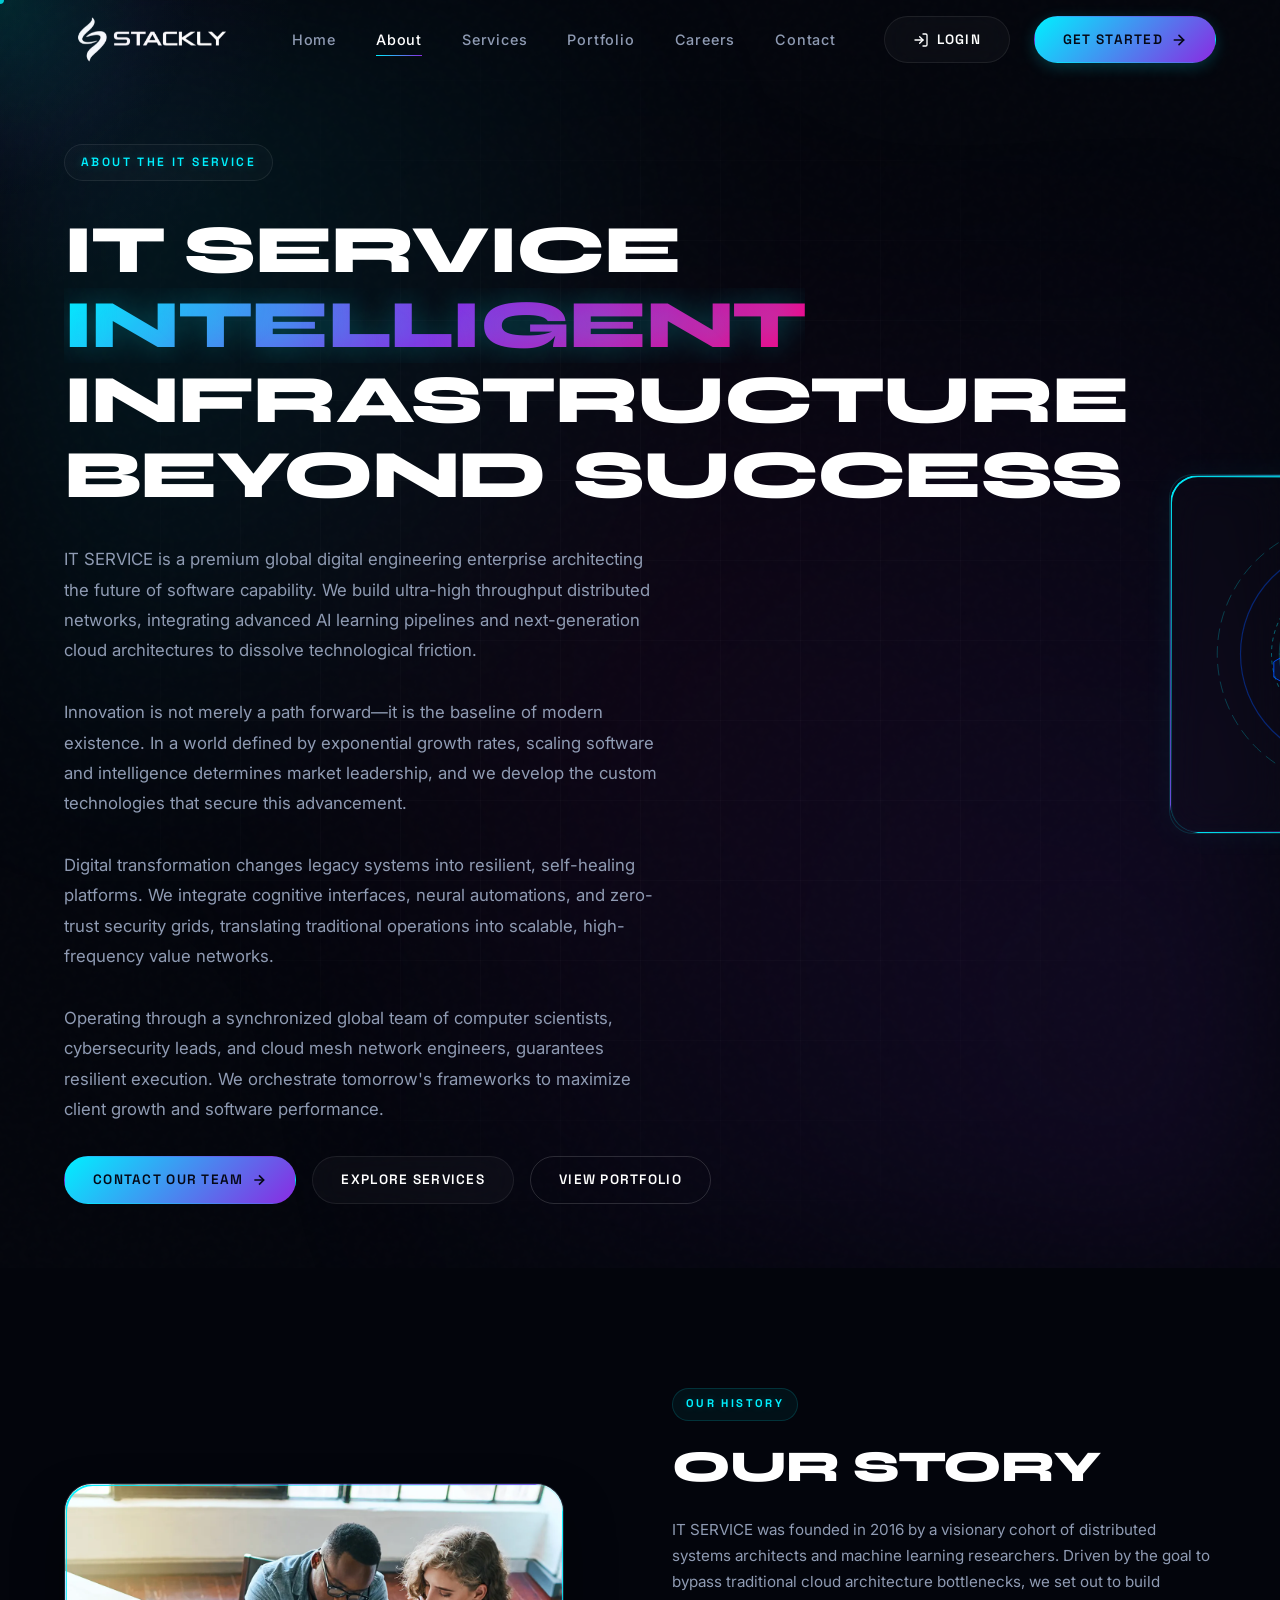
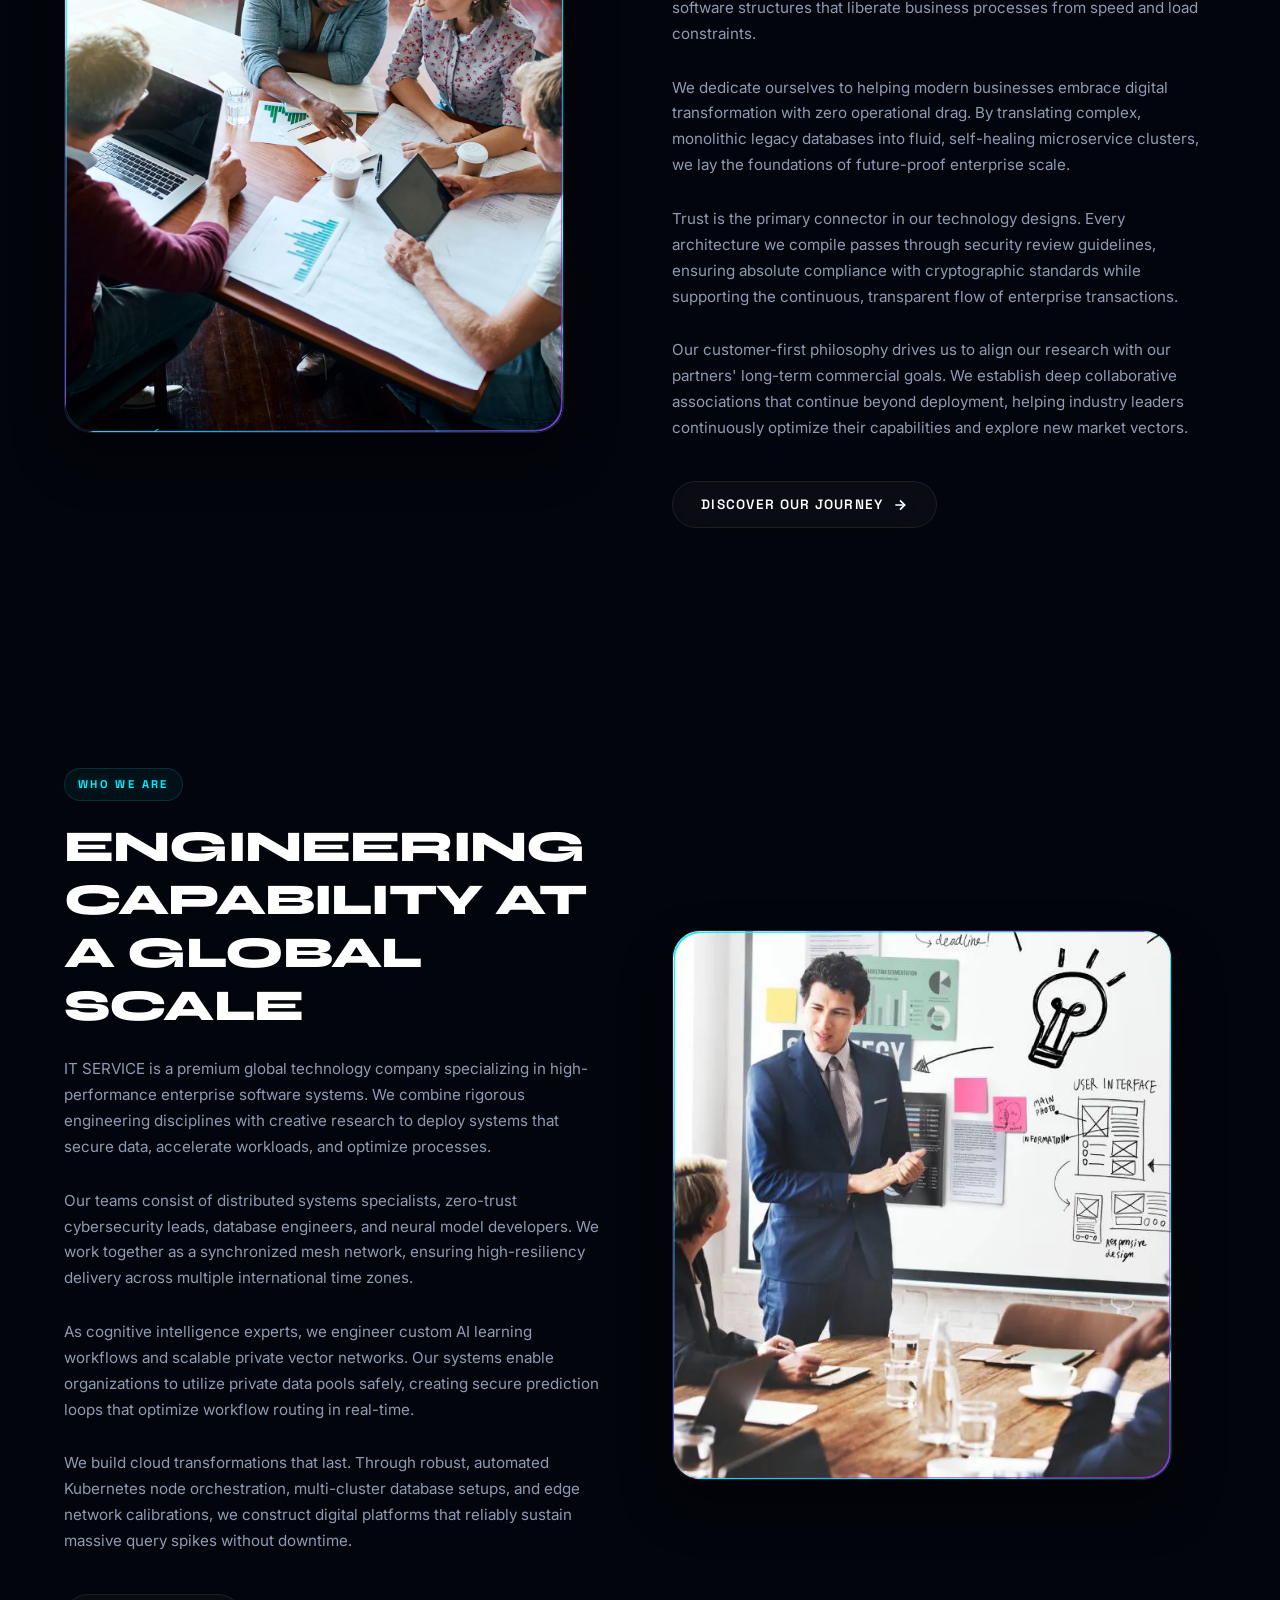
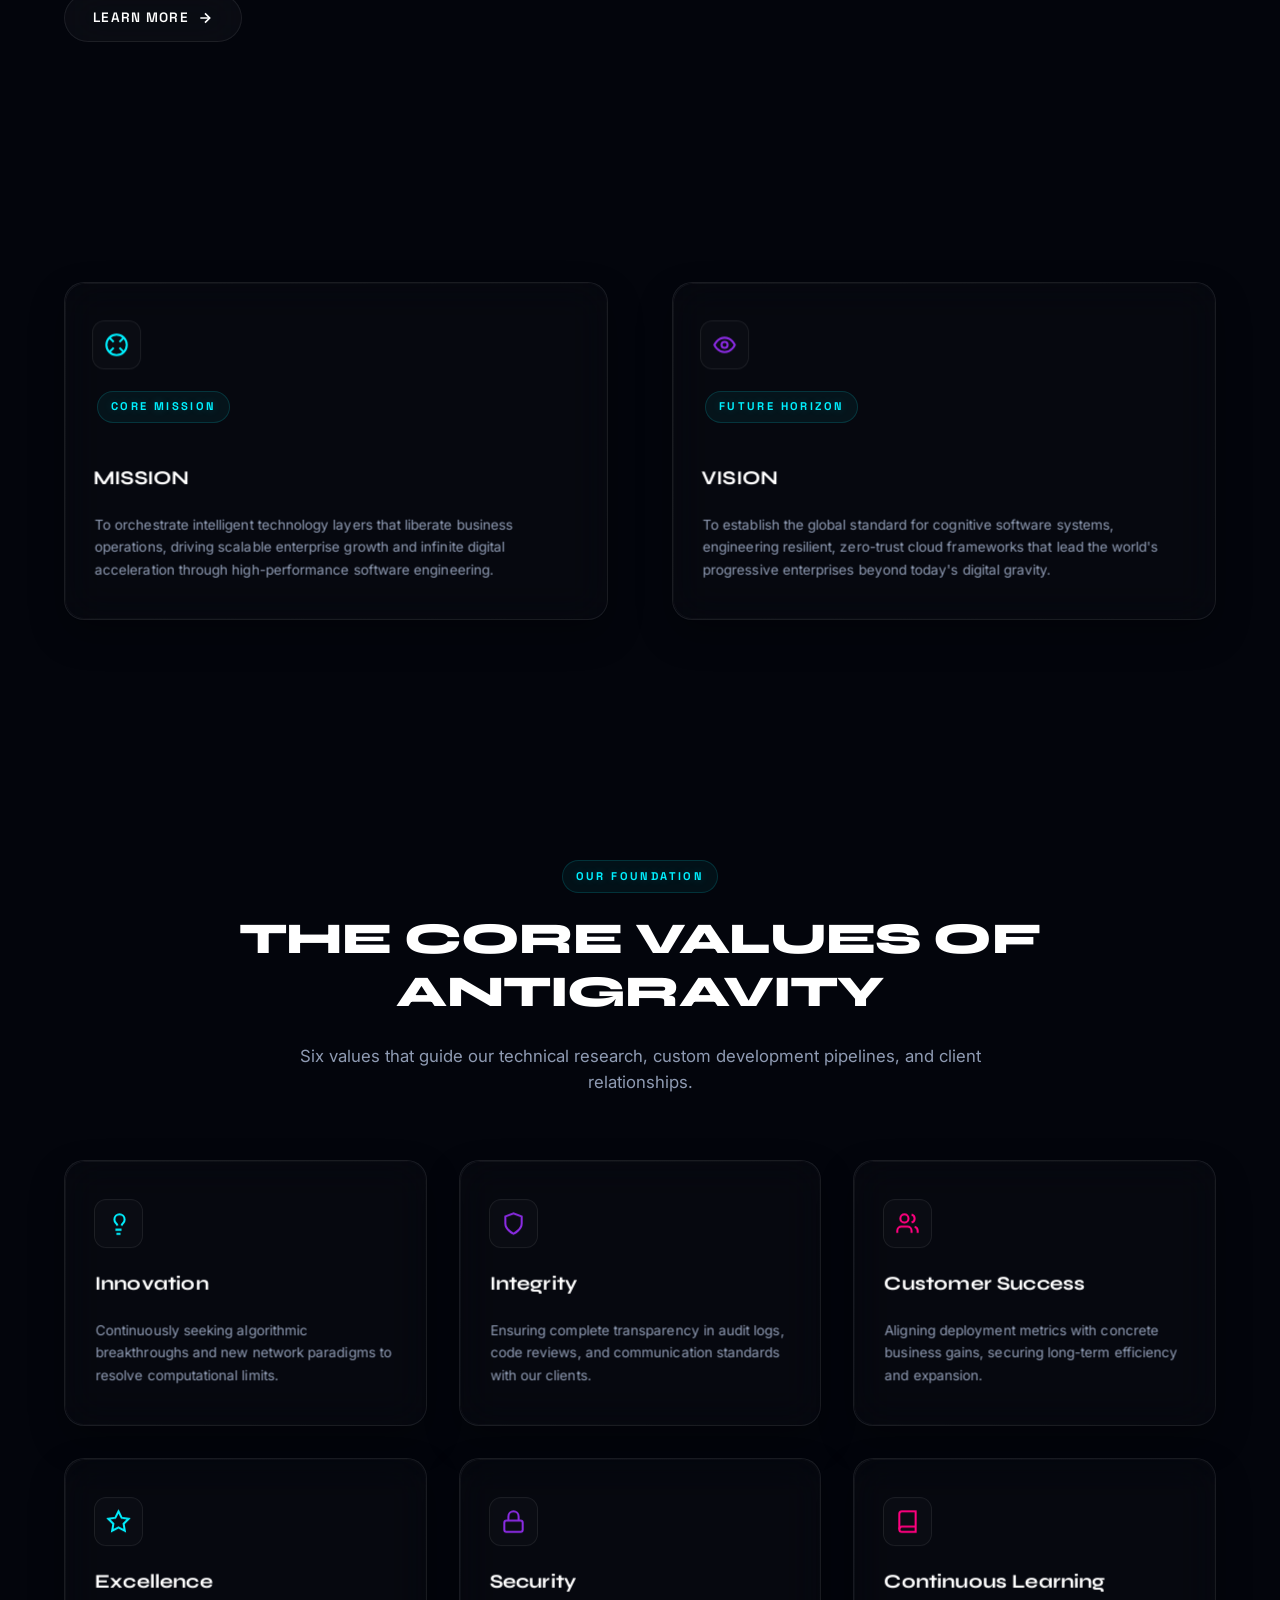
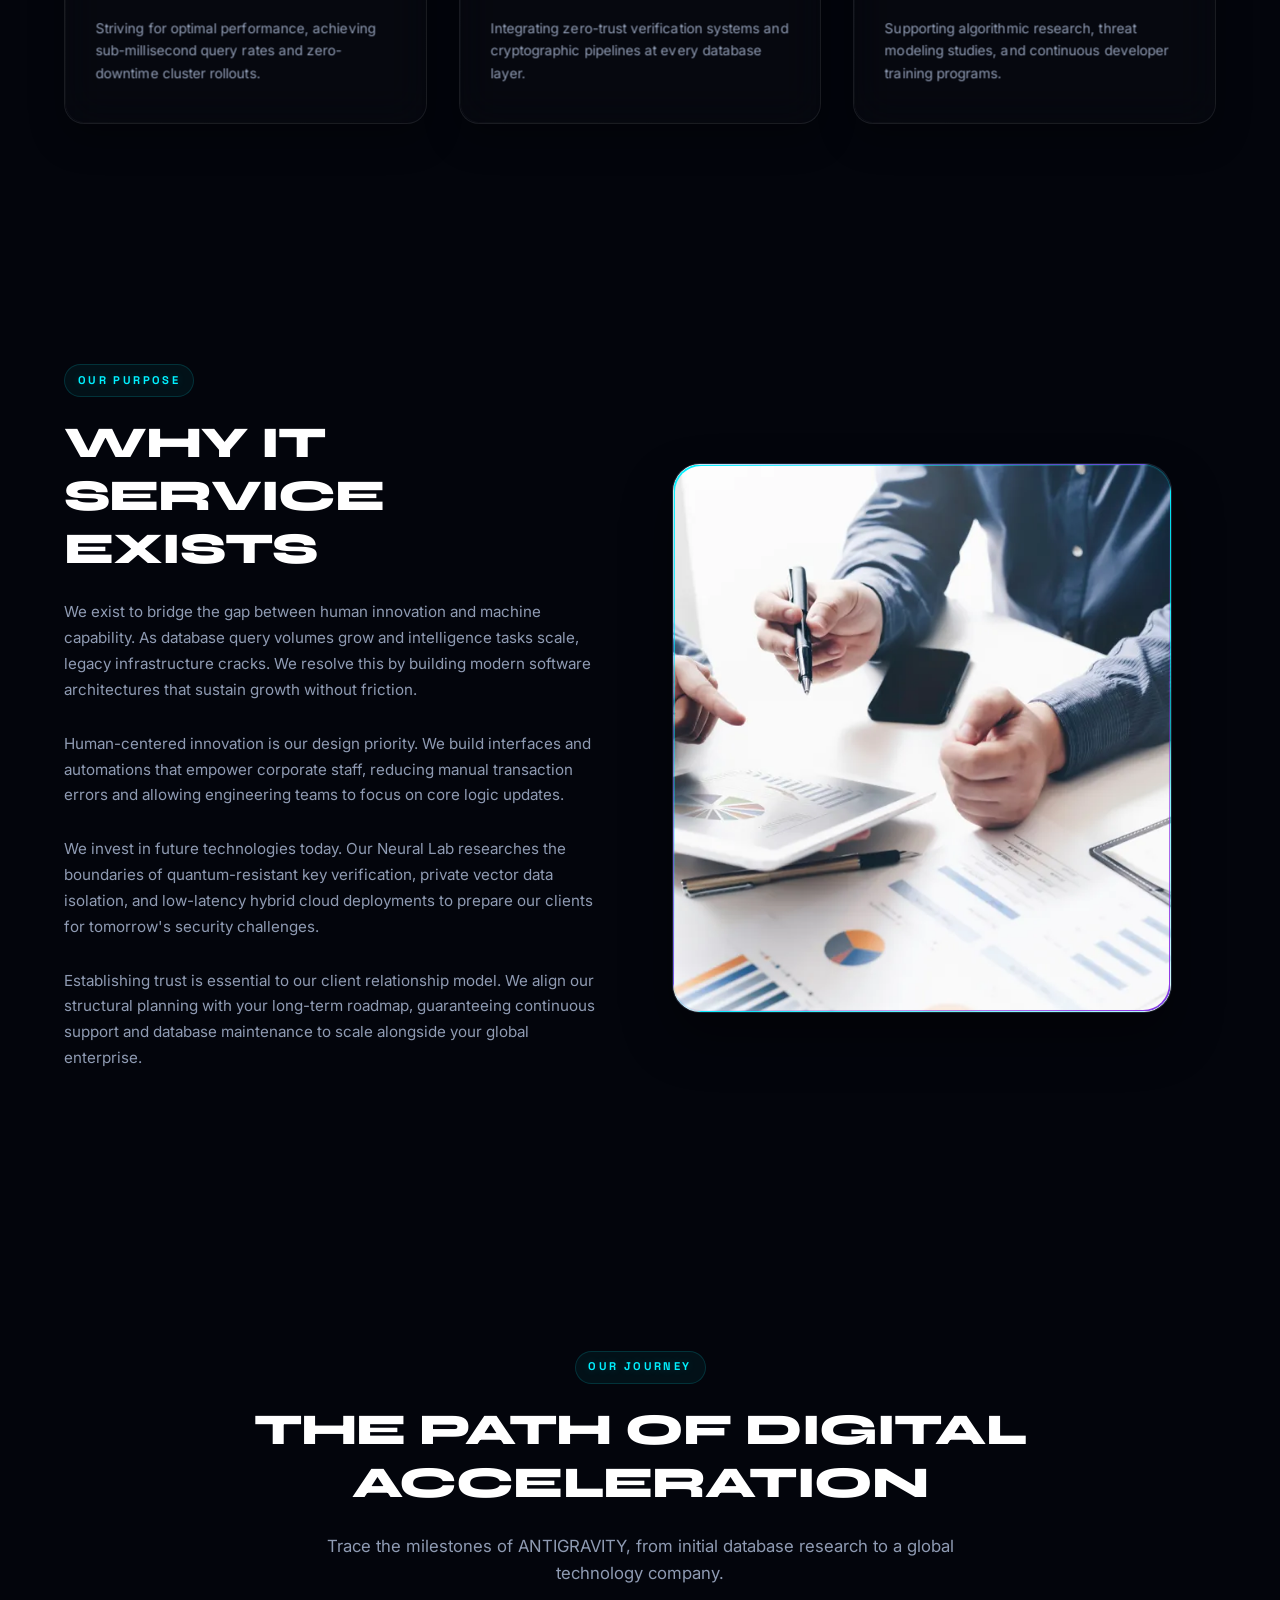
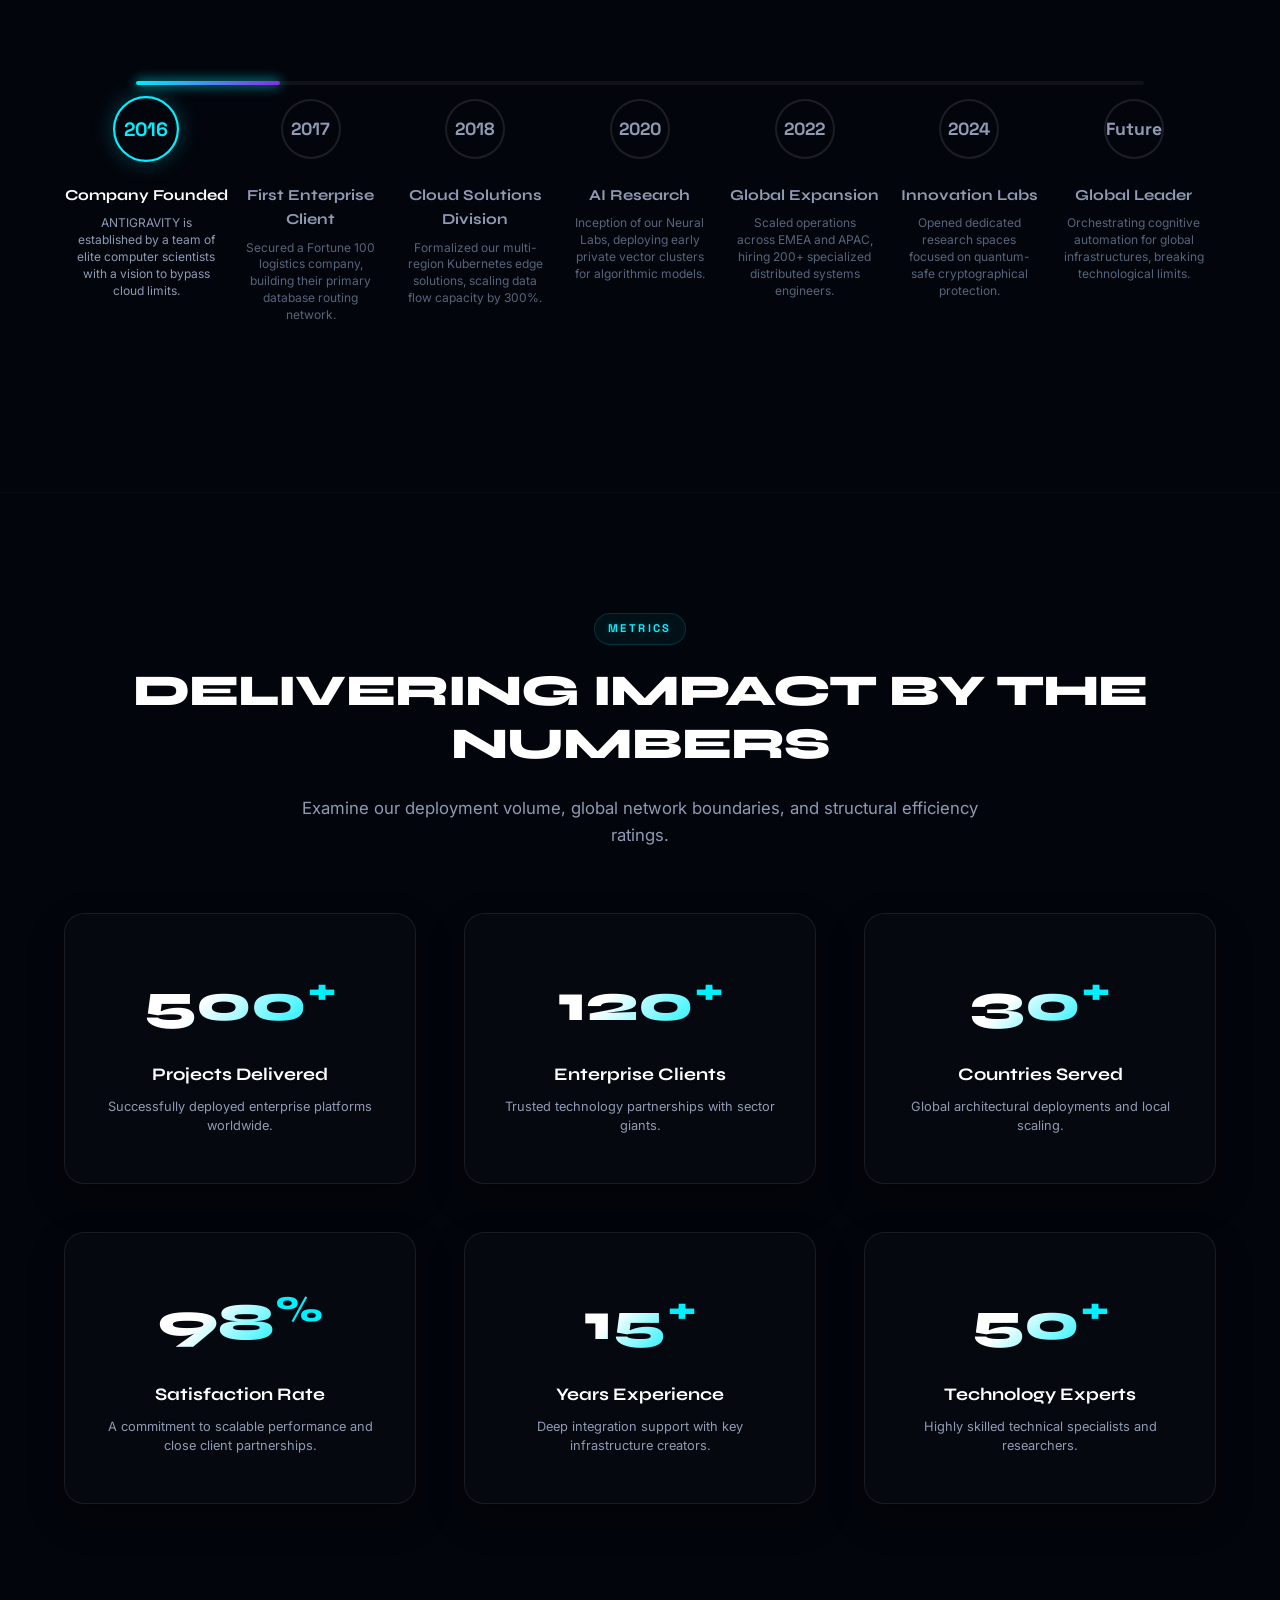
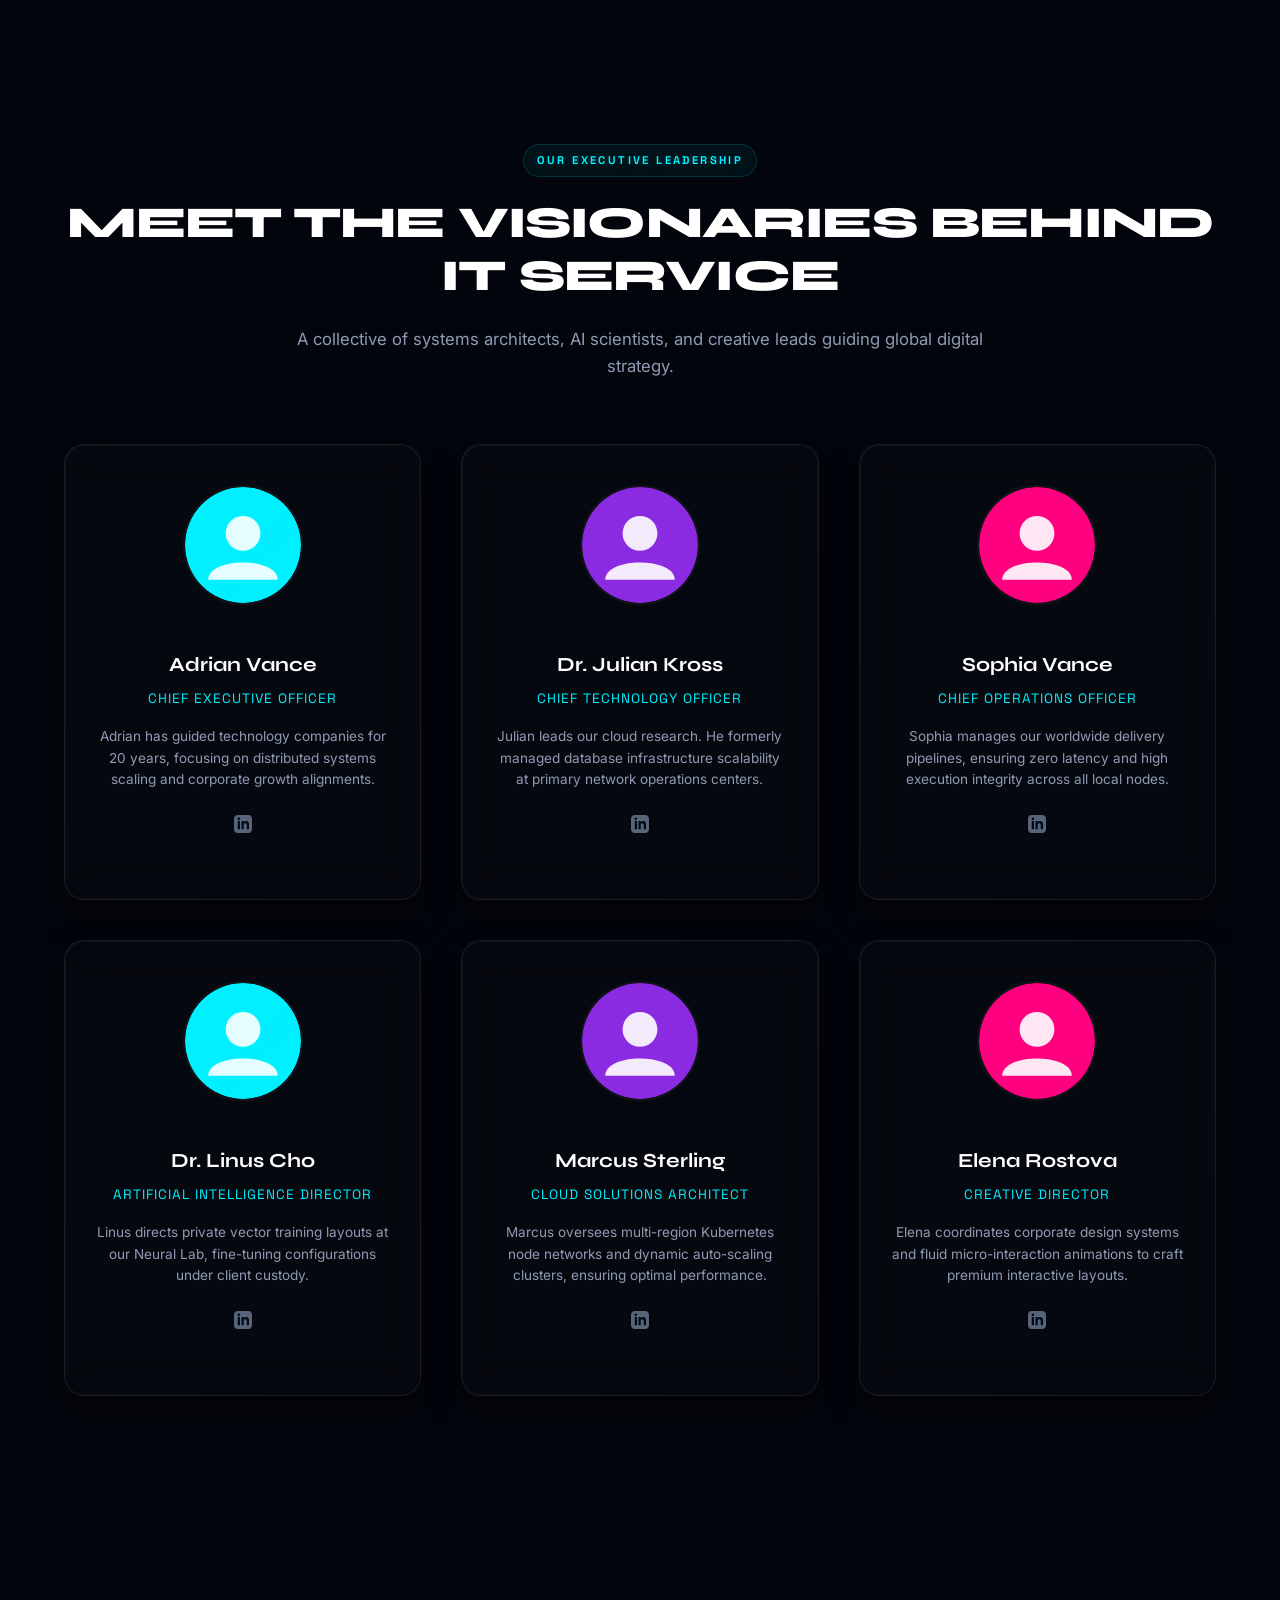
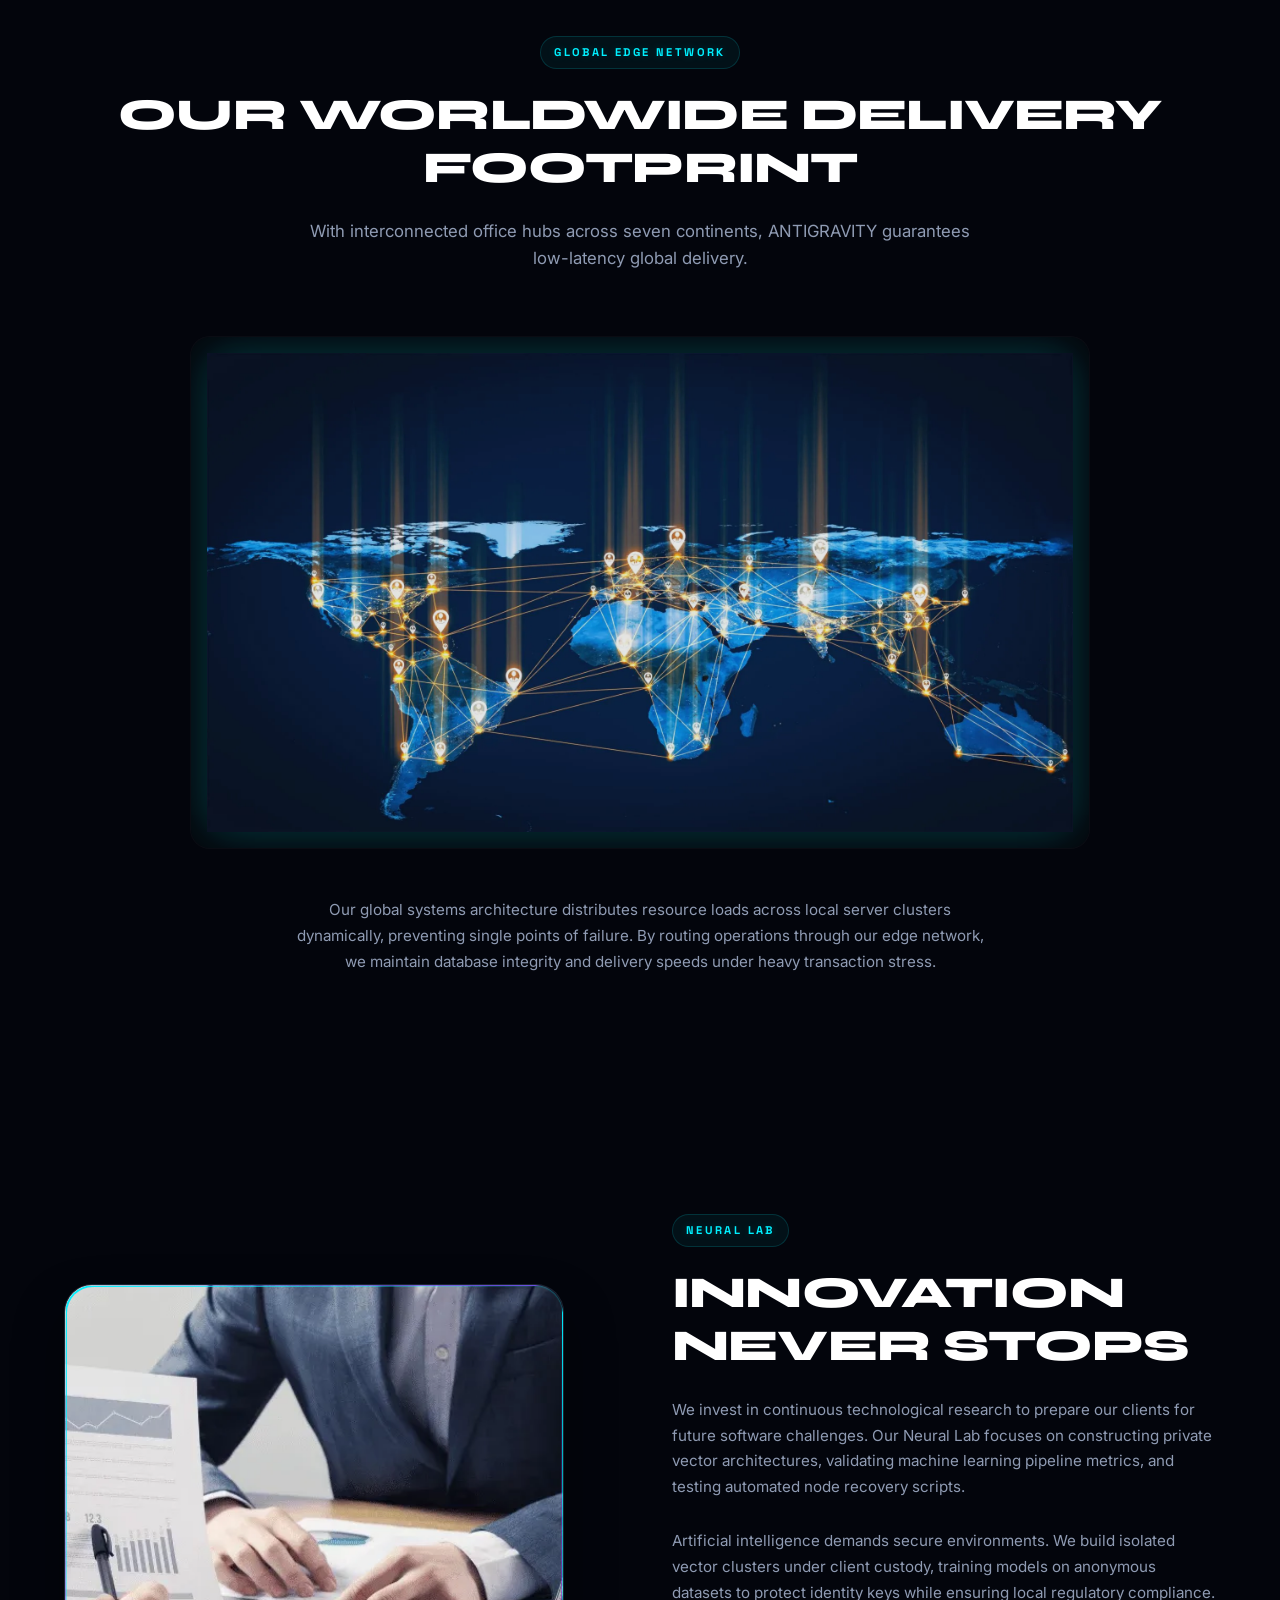
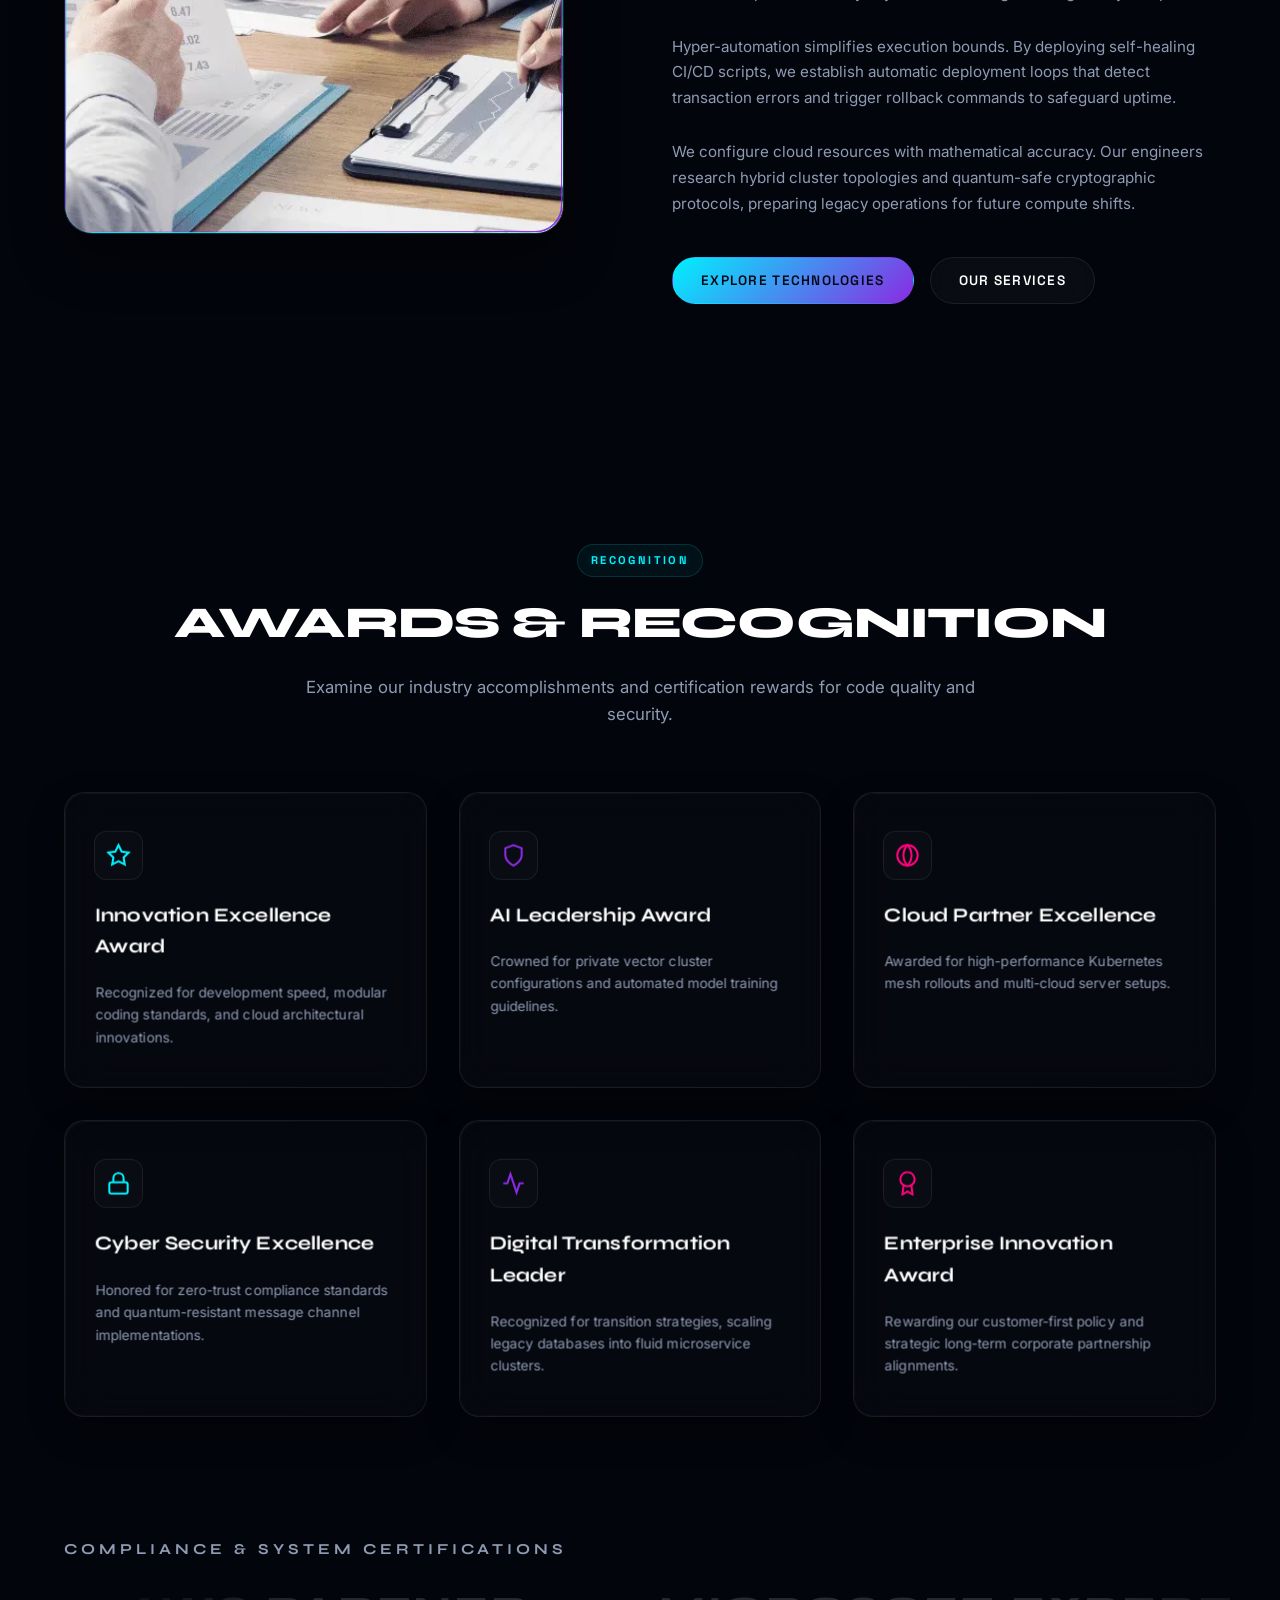
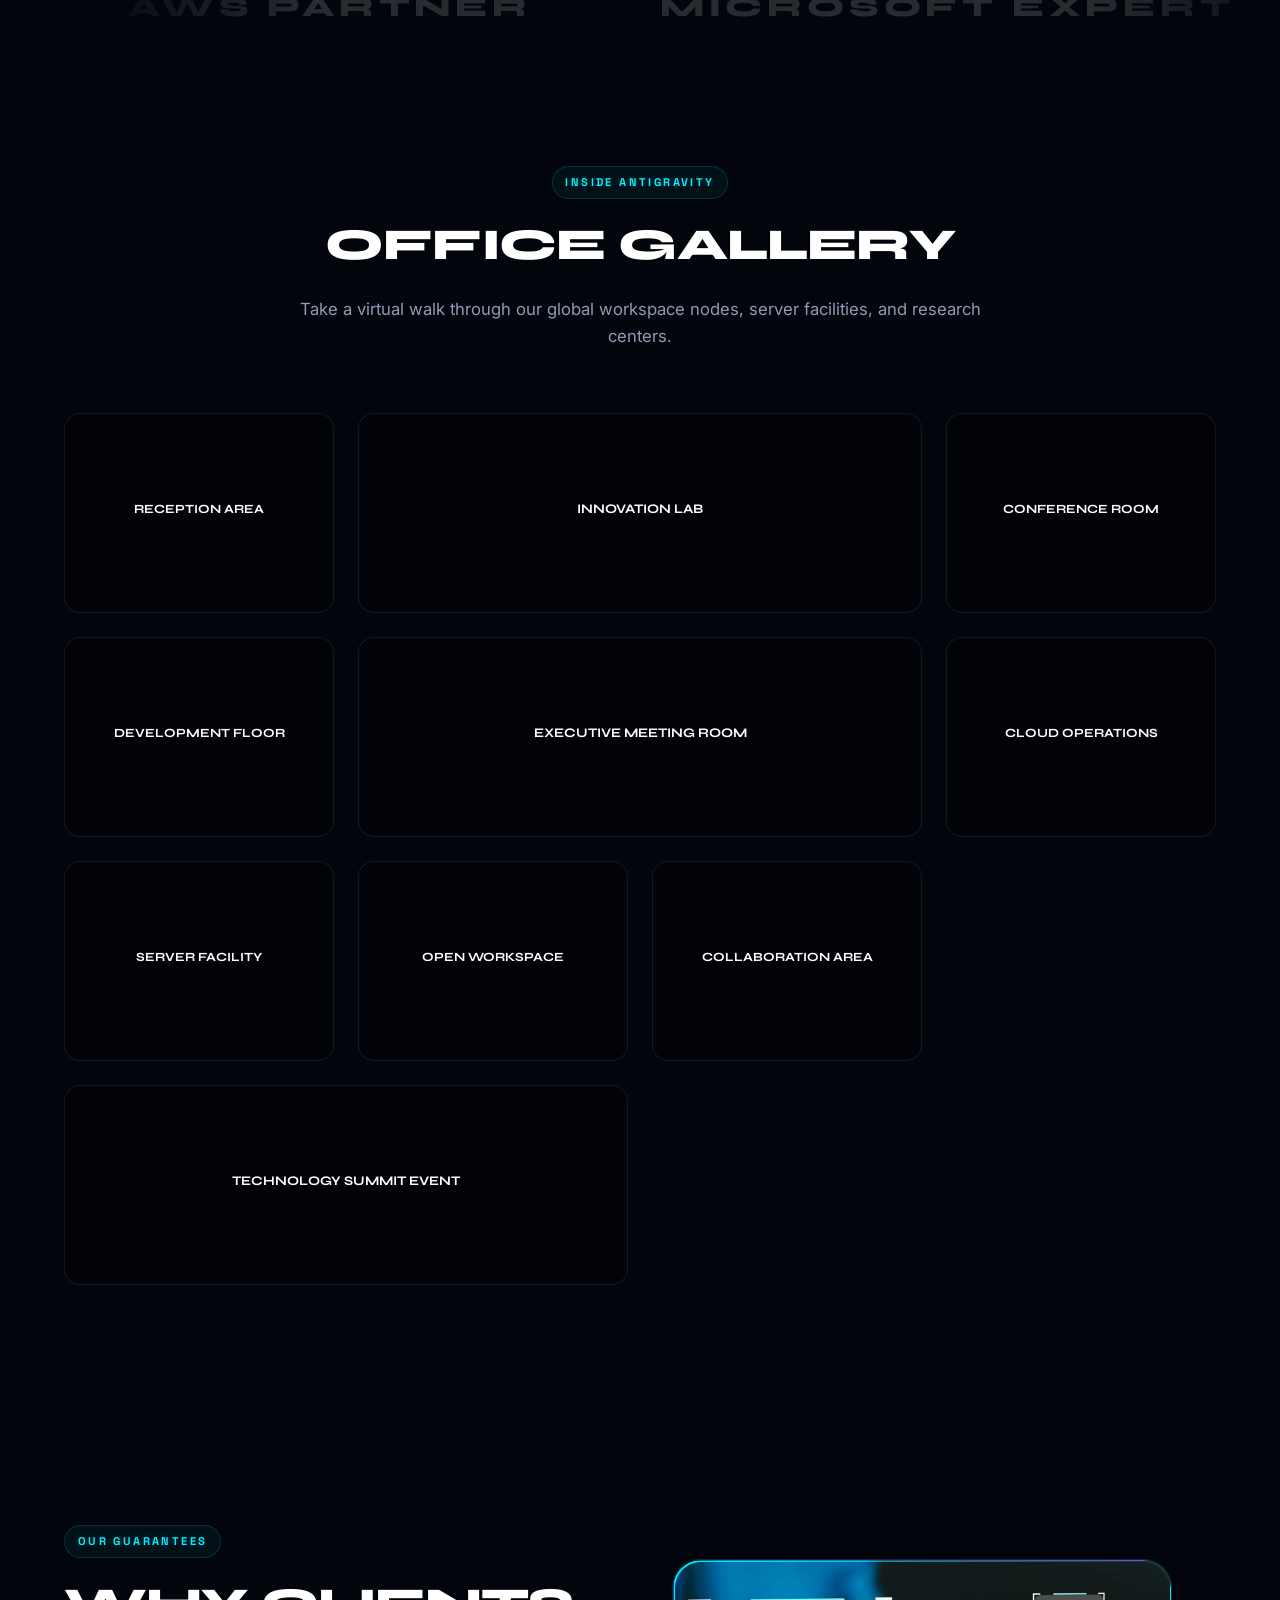
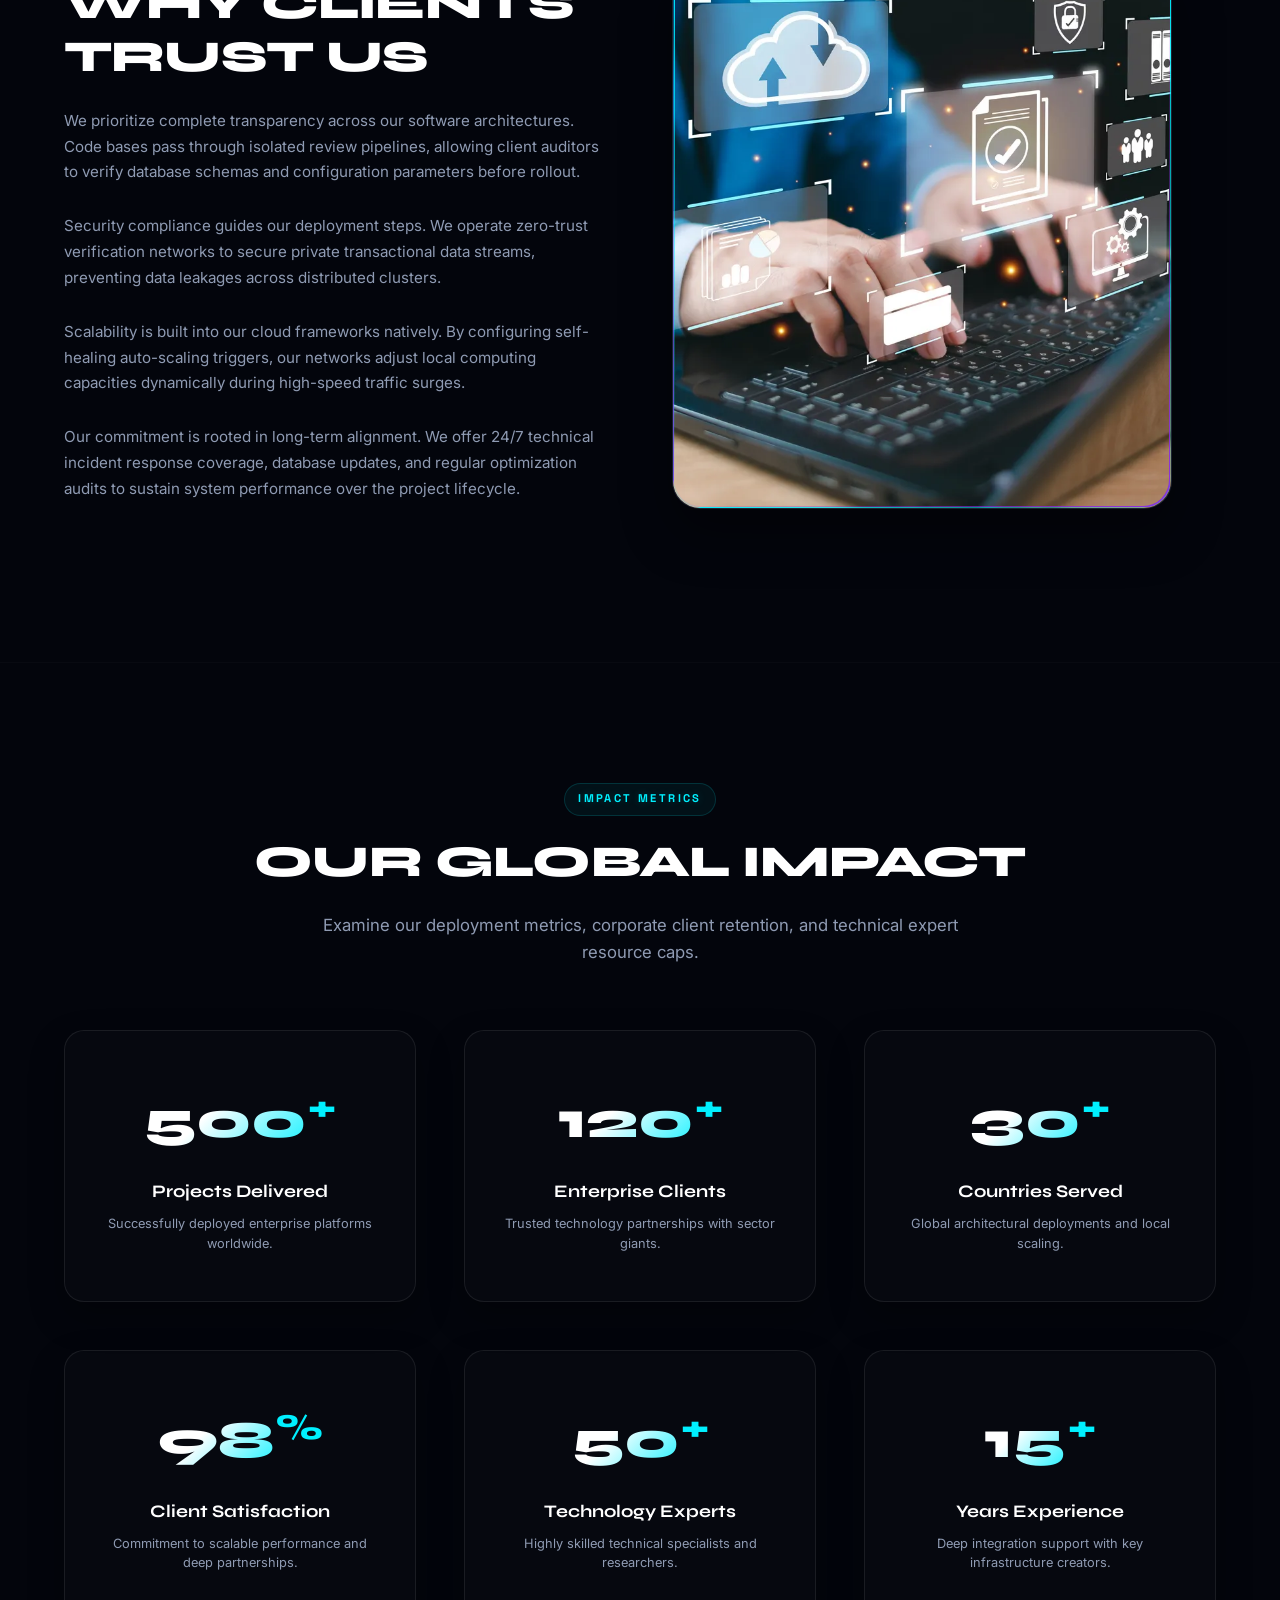
==== commit 57780c81: "add" ====
--- a/about.html
+++ b/about.html
@@ -264,7 +264,8 @@
                         <div class="holo-scan-line"></div>
                         <!-- Holographic Globe & Hexagon SVG -->
                         <div class="hero-core-graphic">
-                            <svg viewBox="0 0 400 400" fill="none" xmlns="http://www.w3.org/2000/svg" class="holo-globe-svg">
+                            <svg viewBox="0 0 400 400" fill="none" xmlns="http://www.w3.org/2000/svg"
+                                class="holo-globe-svg">
                                 <defs>
                                     <radialGradient id="globeGlow" cx="50%" cy="50%" r="50%">
                                         <stop offset="0%" stop-color="#00f0ff" stop-opacity="0.5" />
@@ -279,9 +280,12 @@
                                         </feMerge>
                                     </filter>
                                 </defs>
-                                <circle cx="200" cy="200" r="170" stroke="#00f0ff" stroke-width="1" stroke-opacity="0.3" stroke-dasharray="15 8" class="svg-orbit-ring ring-outer-slow" />
-                                <circle cx="200" cy="200" r="140" stroke="#0050ff" stroke-width="1.5" stroke-opacity="0.4" class="svg-orbit-ring ring-mid-reverse" />
-                                <circle cx="200" cy="200" r="100" stroke="#00f0ff" stroke-width="1" stroke-opacity="0.5" stroke-dasharray="5 5" class="svg-orbit-ring ring-inner-fast" />
+                                <circle cx="200" cy="200" r="170" stroke="#00f0ff" stroke-width="1" stroke-opacity="0.3"
+                                    stroke-dasharray="15 8" class="svg-orbit-ring ring-outer-slow" />
+                                <circle cx="200" cy="200" r="140" stroke="#0050ff" stroke-width="1.5"
+                                    stroke-opacity="0.4" class="svg-orbit-ring ring-mid-reverse" />
+                                <circle cx="200" cy="200" r="100" stroke="#00f0ff" stroke-width="1" stroke-opacity="0.5"
+                                    stroke-dasharray="5 5" class="svg-orbit-ring ring-inner-fast" />
                                 <circle cx="200" cy="200" r="90" fill="url(#globeGlow)" filter="url(#neonGlowGlobe)" />
                                 <g class="globe-mesh" stroke="#00f0ff" stroke-opacity="0.4" stroke-width="0.75">
                                     <path d="M 200,110 A 90,90 0 0,0 200,290" />
@@ -292,11 +296,19 @@
                                     <line x1="120" y1="155" x2="280" y2="155" />
                                     <line x1="120" y1="245" x2="280" y2="245" />
                                 </g>
-                                <polygon points="200,80 217,90 217,110 200,120 183,110 183,90" fill="rgba(0, 240, 255, 0.15)" stroke="#00f0ff" stroke-width="1.5" filter="url(#neonGlowGlobe)" class="floating-hex hex-1" />
-                                <polygon points="120,200 137,210 137,230 120,240 103,230 103,210" fill="rgba(0, 80, 255, 0.1)" stroke="#0050ff" stroke-width="1.2" class="floating-hex hex-2" />
-                                <polygon points="280,220 297,230 297,250 280,260 263,250 263,230" fill="rgba(138, 43, 226, 0.1)" stroke="#8a2be2" stroke-width="1.2" class="floating-hex hex-3" />
-                                <line x1="200" y1="100" x2="280" y2="240" stroke="#00f0ff" stroke-width="0.8" stroke-dasharray="4 4" stroke-opacity="0.6" />
-                                <line x1="120" y1="220" x2="200" y2="100" stroke="#0050ff" stroke-width="0.8" stroke-dasharray="4 4" stroke-opacity="0.6" />
+                                <polygon points="200,80 217,90 217,110 200,120 183,110 183,90"
+                                    fill="rgba(0, 240, 255, 0.15)" stroke="#00f0ff" stroke-width="1.5"
+                                    filter="url(#neonGlowGlobe)" class="floating-hex hex-1" />
+                                <polygon points="120,200 137,210 137,230 120,240 103,230 103,210"
+                                    fill="rgba(0, 80, 255, 0.1)" stroke="#0050ff" stroke-width="1.2"
+                                    class="floating-hex hex-2" />
+                                <polygon points="280,220 297,230 297,250 280,260 263,250 263,230"
+                                    fill="rgba(138, 43, 226, 0.1)" stroke="#8a2be2" stroke-width="1.2"
+                                    class="floating-hex hex-3" />
+                                <line x1="200" y1="100" x2="280" y2="240" stroke="#00f0ff" stroke-width="0.8"
+                                    stroke-dasharray="4 4" stroke-opacity="0.6" />
+                                <line x1="120" y1="220" x2="200" y2="100" stroke="#0050ff" stroke-width="0.8"
+                                    stroke-dasharray="4 4" stroke-opacity="0.6" />
                                 <circle cx="240" cy="170" r="3" fill="#00f0ff" class="data-particle particle-1" />
                                 <circle cx="160" cy="160" r="2.5" fill="#8a2be2" class="data-particle particle-2" />
                                 <circle cx="220" cy="230" r="3" fill="#ff007f" class="data-particle particle-3" />
@@ -1395,31 +1407,31 @@
                 <a href="index.html" class="footer-logo-link">
                     <img src="assets/logo.webp" alt="IT Logo" class="site-logo">
                 </a>
-                    <p class="footer-desc">
-                        Engineering tomorrow's global enterprise software, cognitive intelligence systems, and
-                        hyper-scalable multi-cloud architectures.
-                    </p>
-                    <!-- Social Icons -->
-                    <div class="footer-socials">
-                        <a href="404.html" class="social-link" aria-label="Twitter">
-                            <svg width="18" height="18" fill="currentColor" viewBox="0 0 24 24">
-                                <path
-                                    d="M18.244 2.25h3.308l-7.227 8.26 8.502 11.24H16.17l-5.214-6.817L4.99 21.75H1.68l7.73-8.835L1.254 2.25H8.08l4.713 6.231zm-1.161 17.52h1.833L7.084 4.126H5.117z" />
-                            </svg>
-                        </a>
-                        <a href="404.html" class="social-link" aria-label="LinkedIn">
-                            <svg width="18" height="18" fill="currentColor" viewBox="0 0 24 24">
-                                <path
-                                    d="M19 0h-14c-2.761 0-5 2.239-5 5v14c0 2.761 2.239 5 5 5h14c2.762 0 5-2.239 5-5v-14c0-2.761-2.238-5-5-5zm-11 19h-3v-11h3v11zm-1.5-12.268c-.966 0-1.75-.779-1.75-1.75s.784-1.75 1.75-1.75 1.75.779 1.75 1.75-.784 1.75-1.75 1.75zm13.5 12.268h-3v-5.604c0-3.368-4-3.113-4 0v5.604h-3v-11h3v1.765c1.396-2.586 7-2.777 7 2.476v6.759z" />
-                            </svg>
-                        </a>
-                        <a href="404.html" class="social-link" aria-label="GitHub">
-                            <svg width="18" height="18" fill="currentColor" viewBox="0 0 24 24">
-                                <path
-                                    d="M12 0c-6.626 0-12 5.373-12 12 0 5.302 3.438 9.8 8.207 11.387.599.111.793-.261.793-.577v-2.234c-3.338.726-4.033-1.416-4.033-1.416-.546-1.387-1.333-1.756-1.333-1.756-1.089-.745.083-.729.083-.729 1.205.084 1.839 1.237 1.839 1.237 1.07 1.834 2.807 1.304 3.492.997.107-.775.418-1.305.762-1.604-2.665-.305-5.467-1.334-5.467-5.931 0-1.311.469-2.381 1.236-3.221-.124-.303-.535-1.524.117-3.176 0 0 1.008-.322 3.301 1.23.957-.266 1.983-.399 3.003-.404 1.02.005 2.047.138 3.006.404 2.291-1.552 3.297-1.23 3.297-1.23.653 1.653.242 2.874.118 3.176.77.84 1.235 1.911 1.235 3.221 0 4.609-2.807 5.624-5.479 5.921.43.372.823 1.102.823 2.222v3.293c0 .319.192.694.801.576 4.765-1.589 8.199-6.086 8.199-11.386 0-6.627-5.373-12-12-12z" />
-                            </svg>
-                        </a>
-                    </div>
+                <p class="footer-desc">
+                    Engineering tomorrow's global enterprise software, cognitive intelligence systems, and
+                    hyper-scalable multi-cloud architectures.
+                </p>
+                <!-- Social Icons -->
+                <div class="footer-socials">
+                    <a href="404.html" class="social-link" aria-label="Twitter">
+                        <svg width="18" height="18" fill="currentColor" viewBox="0 0 24 24">
+                            <path
+                                d="M18.244 2.25h3.308l-7.227 8.26 8.502 11.24H16.17l-5.214-6.817L4.99 21.75H1.68l7.73-8.835L1.254 2.25H8.08l4.713 6.231zm-1.161 17.52h1.833L7.084 4.126H5.117z" />
+                        </svg>
+                    </a>
+                    <a href="404.html" class="social-link" aria-label="LinkedIn">
+                        <svg width="18" height="18" fill="currentColor" viewBox="0 0 24 24">
+                            <path
+                                d="M19 0h-14c-2.761 0-5 2.239-5 5v14c0 2.761 2.239 5 5 5h14c2.762 0 5-2.239 5-5v-14c0-2.761-2.238-5-5-5zm-11 19h-3v-11h3v11zm-1.5-12.268c-.966 0-1.75-.779-1.75-1.75s.784-1.75 1.75-1.75 1.75.779 1.75 1.75-.784 1.75-1.75 1.75zm13.5 12.268h-3v-5.604c0-3.368-4-3.113-4 0v5.604h-3v-11h3v1.765c1.396-2.586 7-2.777 7 2.476v6.759z" />
+                        </svg>
+                    </a>
+                    <a href="404.html" class="social-link" aria-label="GitHub">
+                        <svg width="18" height="18" fill="currentColor" viewBox="0 0 24 24">
+                            <path
+                                d="M12 0c-6.626 0-12 5.373-12 12 0 5.302 3.438 9.8 8.207 11.387.599.111.793-.261.793-.577v-2.234c-3.338.726-4.033-1.416-4.033-1.416-.546-1.387-1.333-1.756-1.333-1.756-1.089-.745.083-.729.083-.729 1.205.084 1.839 1.237 1.839 1.237 1.07 1.834 2.807 1.304 3.492.997.107-.775.418-1.305.762-1.604-2.665-.305-5.467-1.334-5.467-5.931 0-1.311.469-2.381 1.236-3.221-.124-.303-.535-1.524.117-3.176 0 0 1.008-.322 3.301 1.23.957-.266 1.983-.399 3.003-.404 1.02.005 2.047.138 3.006.404 2.291-1.552 3.297-1.23 3.297-1.23.653 1.653.242 2.874.118 3.176.77.84 1.235 1.911 1.235 3.221 0 4.609-2.807 5.624-5.479 5.921.43.372.823 1.102.823 2.222v3.293c0 .319.192.694.801.576 4.765-1.589 8.199-6.086 8.199-11.386 0-6.627-5.373-12-12-12z" />
+                        </svg>
+                    </a>
+                </div>
             </div>
 
             <!-- Quick Links -->
@@ -1453,7 +1465,7 @@
                 <ul class="contact-info">
                     <li>
                         <i data-lucide="mail"></i>
-                        <a href="mailto:info@stacklyroboticsautomation.com">
+                        <a href="mailto:info@stacklyITSERVICE.com">
                             📧 info@stacklyITSERVICE.com
                         </a>
                     </li>
@@ -1513,7 +1525,7 @@
                 <h2>Welcome Back</h2>
 
                 <!-- LOGIN -->
-                <div id="loginBox">
+                <form id="loginBox" onsubmit="event.preventDefault(); loginUser();">
 
                     <select id="loginRole">
                         <option value="Client">Client</option>
@@ -1522,7 +1534,19 @@
 
                     <input type="email" id="loginEmail" placeholder="Email Address">
 
-                    <input type="password" id="loginPassword" placeholder="Password">
+                    <div class="password-toggle-wrapper">
+                        <input type="password" id="loginPassword" placeholder="Password" class="form-input">
+                        <span class="password-toggle-btn" tabindex="0" aria-label="Toggle password visibility"
+                            role="button">
+                            <svg class="eye-icon" xmlns="http://www.w3.org/2000/svg" fill="none" viewBox="0 0 24 24"
+                                stroke-width="1.5" stroke="currentColor" width="20" height="20">
+                                <path stroke-linecap="round" stroke-linejoin="round"
+                                    d="M2.036 12.322a1.012 1.012 0 0 1 0-.639C3.423 7.51 7.36 4.5 12 4.5c4.638 0 8.573 3.007 9.963 7.178.07.207.07.431 0 .639C20.577 16.49 16.64 19.5 12 19.5c-4.638 0-8.573-3.007-9.963-7.178Z" />
+                                <path stroke-linecap="round" stroke-linejoin="round"
+                                    d="M15 12a3 3 0 1 1-6 0 3 3 0 0 1 6 0Z" />
+                            </svg>
+                        </span>
+                    </div>
 
                     <div class="remember-wrap">
                         <label class="remember-me">
@@ -1531,7 +1555,7 @@
                         </label>
                     </div>
 
-                    <button onclick="loginUser()">
+                    <button type="submit">
                         Log In
                     </button>
 
@@ -1543,25 +1567,49 @@
                         Don't have an account? Sign Up
                     </p>
 
-                </div>
+                </form>
 
                 <!-- SIGNUP -->
-                <div id="signupBox" style="display:none;">
+                <form id="signupBox" style="display:none;" onsubmit="event.preventDefault(); signupUser();">
 
                     <input type="text" id="signupName" placeholder="Full Name">
 
                     <input type="email" id="signupEmail" placeholder="Email Address">
 
-                    <input type="password" id="signupPassword" placeholder="Password">
-
-                    <input type="password" id="confirmPassword" placeholder="Confirm Password">
+                    <div class="password-toggle-wrapper">
+                        <input type="password" id="signupPassword" placeholder="Password" class="form-input">
+                        <span class="password-toggle-btn" tabindex="0" aria-label="Toggle password visibility"
+                            role="button">
+                            <svg class="eye-icon" xmlns="http://www.w3.org/2000/svg" fill="none" viewBox="0 0 24 24"
+                                stroke-width="1.5" stroke="currentColor" width="20" height="20">
+                                <path stroke-linecap="round" stroke-linejoin="round"
+                                    d="M2.036 12.322a1.012 1.012 0 0 1 0-.639C3.423 7.51 7.36 4.5 12 4.5c4.638 0 8.573 3.007 9.963 7.178.07.207.07.431 0 .639C20.577 16.49 16.64 19.5 12 19.5c-4.638 0-8.573-3.007-9.963-7.178Z" />
+                                <path stroke-linecap="round" stroke-linejoin="round"
+                                    d="M15 12a3 3 0 1 1-6 0 3 3 0 0 1 6 0Z" />
+                            </svg>
+                        </span>
+                    </div>
+
+                    <div class="password-toggle-wrapper">
+                        <input type="password" id="confirmPassword" placeholder="Confirm Password" class="form-input">
+                        <span class="password-toggle-btn" tabindex="0" aria-label="Toggle password visibility"
+                            role="button">
+                            <svg class="eye-icon" xmlns="http://www.w3.org/2000/svg" fill="none" viewBox="0 0 24 24"
+                                stroke-width="1.5" stroke="currentColor" width="20" height="20">
+                                <path stroke-linecap="round" stroke-linejoin="round"
+                                    d="M2.036 12.322a1.012 1.012 0 0 1 0-.639C3.423 7.51 7.36 4.5 12 4.5c4.638 0 8.573 3.007 9.963 7.178.07.207.07.431 0 .639C20.577 16.49 16.64 19.5 12 19.5c-4.638 0-8.573-3.007-9.963-7.178Z" />
+                                <path stroke-linecap="round" stroke-linejoin="round"
+                                    d="M15 12a3 3 0 1 1-6 0 3 3 0 0 1 6 0Z" />
+                            </svg>
+                        </span>
+                    </div>
 
                     <select id="signupRole">
                         <option value="user">User</option>
                         <option value="admin">Admin</option>
                     </select>
 
-                    <button onclick="signupUser()">
+                    <button type="submit">
                         Create Account
                     </button>
 
@@ -1569,14 +1617,14 @@
                         Back To Login
                     </p>
 
-                </div>
+                </form>
 
                 <!-- FORGOT PASSWORD -->
-                <div id="forgotBox" style="display:none;">
+                <form id="forgotBox" style="display:none;" onsubmit="event.preventDefault(); forgotPassword();">
 
                     <input type="email" id="forgotEmail" placeholder="Enter Your Email">
 
-                    <button onclick="forgotPassword()">
+                    <button type="submit">
                         Reset Password
                     </button>
 
@@ -1584,7 +1632,7 @@
                         Back To Login
                     </p>
 
-                </div>
+                </form>
 
             </div>
 
--- a/style.css
+++ b/style.css
@@ -737,7 +737,7 @@
    ========================================================================== */
 .hero-section {
     position: relative;
-    width: 100vw;
+    width: 100%;
     min-height: 100vh;
     padding-top: 80px;
     /* offset navbar height */
@@ -813,9 +813,9 @@
     margin: 0 auto;
     padding: 4rem;
     display: grid;
-    grid-template-columns: 1.1fr 0.9fr;
+    grid-template-columns: 1.1fr 0.6fr;
     align-items: center;
-    gap: 4rem;
+    gap: 2rem;
     position: relative;
     z-index: 5;
 }
@@ -826,6 +826,8 @@
     flex-direction: column;
     gap: 2rem;
     align-items: flex-start;
+    position: relative;
+    z-index: 20;
 }
 
 .hero-badge {
@@ -1166,8 +1168,13 @@
 /* ==========================================================================
    FLOATING GLASS TECHNOLOGY CARDS
    ========================================================================== */
+.tech-card-wrapper {
+    position: absolute;
+    z-index: 15;
+}
+
 .tech-card {
-    position: absolute;
+    position: relative;
     background: rgba(255, 255, 255, 0.015);
     backdrop-filter: blur(12px);
     -webkit-backdrop-filter: blur(12px);
@@ -1178,7 +1185,6 @@
     align-items: center;
     gap: 0.75rem;
     width: 220px;
-    z-index: 15;
     box-shadow: 0 10px 30px rgba(0, 0, 0, 0.3);
     transition: border-color 0.3s ease, box-shadow 0.3s ease, transform 0.1s ease-out;
 }
@@ -1337,27 +1343,27 @@
 }
 
 /* Entrance delays for tech cards */
-.body-loaded .card-ai {
+.body-loaded .card-ai .tech-card {
     transition-delay: 0.6s;
 }
 
-.body-loaded .card-cloud {
+.body-loaded .card-cloud .tech-card {
     transition-delay: 0.7s;
 }
 
-.body-loaded .card-security {
+.body-loaded .card-security .tech-card {
     transition-delay: 0.8s;
 }
 
-.body-loaded .card-automation {
+.body-loaded .card-automation .tech-card {
     transition-delay: 0.9s;
 }
 
-.body-loaded .card-engineering {
+.body-loaded .card-engineering .tech-card {
     transition-delay: 1.0s;
 }
 
-.body-loaded .card-data {
+.body-loaded .card-data .tech-card {
     transition-delay: 1.1s;
 }
 
@@ -2701,7 +2707,9 @@
 
 @media (max-width: 768px) {
     .testimonial-card {
-        width: 320px;
+        width: 100% !important;
+        max-width: 320px !important;
+        margin: 0 auto !important;
         height: auto;
         min-height: 380px;
     }
@@ -4638,7 +4646,7 @@
 /* ==========================================================================
    RESPONSIVENESS & BREAKPOINTS
    ========================================================================== */
-@media (max-width: 1200px) {
+@media (max-width: 1024px) {
     .hero-container {
         grid-template-columns: 1fr;
         gap: 5rem;
@@ -8029,6 +8037,16 @@
     width: 100% !important;
     max-width: 100vw !important;
     overflow-x: hidden !important;
+}
+
+.section-container {
+    box-sizing: border-box !important;
+}
+
+@media (max-width: 768px) {
+    .section-container {
+        padding: 0 1.25rem !important;
+    }
 }
 
 img {
@@ -8356,7 +8374,7 @@
 }
 
 /* Home Hero Orbiting Cards Layout Refinement */
-@media (max-width: 768px) {
+@media (max-width: 1024px) {
     .hero-container {
         display: flex !important;
         flex-direction: column !important;
@@ -8416,7 +8434,7 @@
         height: 200px !important;
     }
 
-    .hero-right .tech-card {
+    .hero-right .tech-card-wrapper {
         position: relative !important;
         top: auto !important;
         left: auto !important;
@@ -8426,6 +8444,15 @@
         width: 100% !important;
         max-width: 100% !important;
         margin: 0 !important;
+        display: block !important;
+        animation: none !important;
+    }
+
+    .hero-right .tech-card {
+        position: relative !important;
+        transform: none !important;
+        width: 100% !important;
+        max-width: 100% !important;
         box-sizing: border-box !important;
         display: flex !important;
         opacity: 1 !important;
@@ -8445,6 +8472,11 @@
 
     .hero-main-card {
         grid-column: span 1 !important;
+    }
+
+    .why-stats-grid {
+        grid-template-columns: 1fr !important;
+        gap: 1rem !important;
     }
 }
 
@@ -8938,20 +8970,24 @@
    ========================================================================== */
 
 @media (max-width: 991px) {
+
     /* 1. HOME PAGE IMAGE SECTIONS */
     .about-section .grid-two-col {
         grid-template-columns: 1fr !important;
         gap: 2.5rem !important;
     }
+
     .about-section .about-image-card {
         height: 320px !important;
         width: 100% !important;
         max-width: 100% !important;
     }
+
     .why-section .grid-two-col {
         grid-template-columns: 1fr !important;
         gap: 2.5rem !important;
     }
+
     .why-section .why-image-card {
         height: 320px !important;
         width: 100% !important;
@@ -8963,42 +8999,51 @@
         grid-template-columns: 1fr !important;
         gap: 2.5rem !important;
     }
+
     .about-story-section .about-image-card {
         height: 320px !important;
         width: 100% !important;
         max-width: 100% !important;
     }
+
     .who-we-are-section .grid-two-col {
         grid-template-columns: 1fr !important;
         gap: 2.5rem !important;
     }
+
     .who-we-are-section .about-image-card {
         height: 320px !important;
         width: 100% !important;
         max-width: 100% !important;
     }
+
     .exist-section .grid-two-col {
         grid-template-columns: 1fr !important;
         gap: 2.5rem !important;
     }
+
     .exist-section .about-image-card {
         height: 320px !important;
         width: 100% !important;
         max-width: 100% !important;
     }
+
     .innovation-lab-section .grid-two-col {
         grid-template-columns: 1fr !important;
         gap: 2.5rem !important;
     }
+
     .innovation-lab-section .about-image-card {
         height: 320px !important;
         width: 100% !important;
         max-width: 100% !important;
     }
+
     .trust-section .grid-two-col {
         grid-template-columns: 1fr !important;
         gap: 2.5rem !important;
     }
+
     .trust-section .about-image-card {
         height: 320px !important;
         width: 100% !important;
@@ -9010,20 +9055,24 @@
         grid-template-columns: 1fr !important;
         gap: 2.5rem !important;
     }
+
     .featured-ai-section .about-image-card {
         height: 320px !important;
         width: 100% !important;
         max-width: 100% !important;
     }
+
     .showcase-block.grid-two-col {
         grid-template-columns: 1fr !important;
         gap: 2.5rem !important;
     }
+
     .showcase-block .about-image-card {
         height: 320px !important;
         width: 100% !important;
         max-width: 100% !important;
     }
+
     .why-section .why-left .about-image-card {
         height: 320px !important;
         width: 100% !important;
@@ -9035,6 +9084,7 @@
         grid-template-columns: 1fr !important;
         gap: 2.5rem !important;
     }
+
     .featured-case-section .about-image-card {
         height: 320px !important;
         width: 100% !important;
@@ -9046,6 +9096,7 @@
         grid-template-columns: 1fr !important;
         gap: 2.5rem !important;
     }
+
     .life-section .about-image-card {
         height: 320px !important;
         width: 100% !important;
@@ -9095,7 +9146,10 @@
 }
 
 /* SVGs inside the Holographic Cards */
-.holo-globe-svg, .holo-cloud-svg, .holo-careers-svg, .holo-contact-svg {
+.holo-globe-svg,
+.holo-cloud-svg,
+.holo-careers-svg,
+.holo-contact-svg {
     width: 100%;
     height: 100%;
     transform-style: preserve-3d;
@@ -9118,14 +9172,26 @@
 }
 
 /* Floating Elements (Hexagons & Cubes) */
-.floating-hex, .floating-cube {
+.floating-hex,
+.floating-cube {
     transform-origin: center;
     animation: holoFloat 5s ease-in-out infinite;
 }
 
-.hex-1, .cube-1 { animation-delay: 0s; }
-.hex-2, .cube-2 { animation-delay: 1.5s; }
-.hex-3, .cube-3 { animation-delay: 3s; }
+.hex-1,
+.cube-1 {
+    animation-delay: 0s;
+}
+
+.hex-2,
+.cube-2 {
+    animation-delay: 1.5s;
+}
+
+.hex-3,
+.cube-3 {
+    animation-delay: 3s;
+}
 
 /* India boundary map glow */
 .india-outline {
@@ -9146,8 +9212,13 @@
     animation: holoFloat 6s ease-in-out infinite;
 }
 
-.icon-email { animation-delay: 0.5s; }
-.icon-phone { animation-delay: 2.5s; }
+.icon-email {
+    animation-delay: 0.5s;
+}
+
+.icon-phone {
+    animation-delay: 2.5s;
+}
 
 /* Career node and line animation */
 .careers-growth-path {
@@ -9161,59 +9232,114 @@
     animation: holoFloat 4s ease-in-out infinite;
 }
 
-.node-1 { animation-delay: 0.5s; }
-.node-2 { animation-delay: 1.5s; }
-.node-3 { animation-delay: 2.5s; }
+.node-1 {
+    animation-delay: 0.5s;
+}
+
+.node-2 {
+    animation-delay: 1.5s;
+}
+
+.node-3 {
+    animation-delay: 2.5s;
+}
 
 /* ==========================================================
    KEYFRAME ANIMATIONS (60 FPS GPU ACCELERATED)
    ========================================================== */
 
 @keyframes holoFloat {
-    0% { transform: translate3d(0, 0, 0) rotate(0.01deg); }
-    50% { transform: translate3d(0, -8px, 0) rotate(0.01deg); }
-    100% { transform: translate3d(0, 0, 0) rotate(0.01deg); }
+    0% {
+        transform: translate3d(0, 0, 0) rotate(0.01deg);
+    }
+
+    50% {
+        transform: translate3d(0, -8px, 0) rotate(0.01deg);
+    }
+
+    100% {
+        transform: translate3d(0, 0, 0) rotate(0.01deg);
+    }
 }
 
 @keyframes holoRotateCW {
-    from { transform: rotate(0deg); }
-    to { transform: rotate(360deg); }
+    from {
+        transform: rotate(0deg);
+    }
+
+    to {
+        transform: rotate(360deg);
+    }
 }
 
 @keyframes holoRotateCCW {
-    from { transform: rotate(360deg); }
-    to { transform: rotate(0deg); }
+    from {
+        transform: rotate(360deg);
+    }
+
+    to {
+        transform: rotate(0deg);
+    }
 }
 
 @keyframes holoGlow {
-    0% { opacity: 0.5; filter: brightness(1); }
-    50% { opacity: 0.95; filter: brightness(1.25) drop-shadow(0 0 10px rgba(0, 240, 255, 0.4)); }
-    100% { opacity: 0.5; filter: brightness(1); }
+    0% {
+        opacity: 0.5;
+        filter: brightness(1);
+    }
+
+    50% {
+        opacity: 0.95;
+        filter: brightness(1.25) drop-shadow(0 0 10px rgba(0, 240, 255, 0.4));
+    }
+
+    100% {
+        opacity: 0.5;
+        filter: brightness(1);
+    }
 }
 
 @keyframes holoScan {
-    0% { transform: translate3d(0, 0, 0); opacity: 0.2; }
-    50% { opacity: 0.8; }
-    100% { transform: translate3d(0, 320px, 0); opacity: 0.2; }
+    0% {
+        transform: translate3d(0, 0, 0);
+        opacity: 0.2;
+    }
+
+    50% {
+        opacity: 0.8;
+    }
+
+    100% {
+        transform: translate3d(0, 320px, 0);
+        opacity: 0.2;
+    }
 }
 
 @keyframes careersDraw {
-    0% { stroke-dashoffset: 600; }
-    50% { stroke-dashoffset: 0; }
-    100% { stroke-dashoffset: -600; }
+    0% {
+        stroke-dashoffset: 600;
+    }
+
+    50% {
+        stroke-dashoffset: 0;
+    }
+
+    100% {
+        stroke-dashoffset: -600;
+    }
 }
 
 /* ==========================================================
    MOBILE ALIGNMENT AND SCALING
    ========================================================== */
 
-@media (max-width: 991px) {
+@media (max-width: 1024px) {
     .holographic-card {
         width: 260px !important;
         height: 260px !important;
         margin: 2.5rem auto 0 auto !important;
     }
-    
+
     .hero-right {
         width: 100% !important;
         display: flex !important;
@@ -9227,4 +9353,246 @@
         max-width: 100% !important;
         height: 100% !important;
     }
+}
+
+/* ==========================================================================
+   CUSTOM REVEALS, NOTIFICATION TOAST & INPUT ERROR DECORATION
+   ========================================================================== */
+
+/* Custom Toast Notification System */
+.custom-toast-container {
+    position: fixed;
+    top: 30px;
+    right: 30px;
+    z-index: 100000;
+    display: flex;
+    flex-direction: column;
+    gap: 15px;
+    pointer-events: none;
+}
+
+.custom-toast {
+    background: rgba(10, 15, 30, 0.85);
+    backdrop-filter: blur(15px);
+    -webkit-backdrop-filter: blur(15px);
+    border: 1px solid rgba(255, 255, 255, 0.08);
+    border-radius: 16px;
+    padding: 18px 24px;
+    width: 360px;
+    display: flex;
+    align-items: center;
+    gap: 15px;
+    color: #fff;
+    box-shadow: 0 20px 40px rgba(0, 0, 0, 0.4);
+    transform: translateX(120%);
+    transition: transform 0.4s cubic-bezier(0.16, 1, 0.3, 1), opacity 0.4s ease;
+    opacity: 0;
+    pointer-events: auto;
+}
+
+.custom-toast.show {
+    transform: translateX(0);
+    opacity: 1;
+}
+
+.custom-toast-success {
+    border-color: rgba(0, 255, 127, 0.3);
+    box-shadow: 0 10px 30px rgba(0, 255, 127, 0.15);
+}
+
+.custom-toast-error {
+    border-color: rgba(255, 0, 127, 0.3);
+    box-shadow: 0 10px 30px rgba(255, 0, 127, 0.15);
+}
+
+.custom-toast-icon {
+    flex-shrink: 0;
+    width: 28px;
+    height: 28px;
+    border-radius: 50%;
+    display: flex;
+    align-items: center;
+    justify-content: center;
+}
+
+.custom-toast-success .custom-toast-icon {
+    background: rgba(0, 255, 127, 0.15);
+    color: #00ff7f;
+}
+
+.custom-toast-error .custom-toast-icon {
+    background: rgba(255, 0, 127, 0.15);
+    color: #ff007f;
+}
+
+.custom-toast-content {
+    flex-grow: 1;
+}
+
+.custom-toast-title {
+    font-weight: 700;
+    font-size: 15px;
+    margin-bottom: 4px;
+    font-family: var(--font-heading);
+}
+
+.custom-toast-message {
+    font-size: 13px;
+    color: var(--text-secondary);
+    font-family: var(--font-body);
+}
+
+.custom-toast-close {
+    cursor: pointer;
+    color: var(--text-muted);
+    font-size: 18px;
+    transition: color 0.2s ease;
+}
+
+.custom-toast-close:hover {
+    color: #fff;
+}
+
+/* Modal form input validation indicators */
+.auth-left input.is-invalid,
+.auth-left select.is-invalid {
+    border-color: var(--clr-pink) !important;
+    box-shadow: 0 0 10px rgba(255, 0, 127, 0.25) !important;
+}
+
+.auth-left input.is-valid,
+.auth-left select.is-valid {
+    border-color: #00ff7f !important;
+    box-shadow: 0 0 10px rgba(0, 255, 127, 0.2) !important;
+}
+
+.error-msg {
+    color: var(--clr-pink);
+    font-size: 12px;
+    margin-top: -15px;
+    margin-bottom: 15px;
+    display: block;
+    text-align: left;
+    padding-left: 5px;
+    font-family: var(--font-body);
+}
+
+/* Password Eye Overlay Wrapper styling */
+.password-toggle-wrapper {
+    position: relative;
+    width: 100%;
+    margin-bottom: 20px;
+}
+
+.password-toggle-wrapper input {
+    margin-bottom: 0 !important;
+    padding-right: 50px !important;
+}
+
+.password-toggle-btn {
+    position: absolute;
+    right: 18px;
+    top: 50%;
+    transform: translateY(-50%);
+    background: none;
+    border: none;
+    color: var(--text-secondary);
+    cursor: pointer;
+    z-index: 10;
+    transition: all 0.2s ease;
+    padding: 0;
+    display: flex;
+    align-items: center;
+    justify-content: center;
+    width: 32px;
+    height: 32px;
+    border-radius: 50%;
+}
+
+.password-toggle-btn:hover,
+.password-toggle-btn:focus {
+    color: var(--clr-cyan);
+    outline: none;
+    filter: drop-shadow(0 0 4px var(--clr-cyan));
+}
+
+@media (max-width: 480px) {
+    .custom-toast-container {
+        top: 20px !important;
+        right: 15px !important;
+        left: 15px !important;
+        width: calc(100% - 30px) !important;
+    }
+
+    .custom-toast {
+        width: 100% !important;
+        box-sizing: border-box !important;
+    }
+}
+
+/* Contact Information - Compact Alignment */
+.footer-links-col .contact-info {
+    list-style: none;
+    padding: 0;
+    margin: 0;
+}
+
+.footer-links-col .contact-info li {
+    display: flex;
+    align-items: center;
+    gap: 6px;
+    /* குறைந்த gap */
+    margin-bottom: 8px;
+    /* குறைந்த spacing */
+    line-height: 1.4;
+}
+
+.footer-links-col .contact-info li i {
+    width: 16px;
+    min-width: 16px;
+    flex-shrink: 0;
+    margin: 0;
+}
+
+.footer-links-col .contact-info li a {
+    color: inherit;
+    text-decoration: none;
+}
+
+@media (max-width: 768px) {
+    .footer-links-col .contact-info li {
+        gap: 5px;
+        margin-bottom: 7px;
+    }
+}
+
+
+
+
+/* Right Side */
+.hero-right {
+    flex: 1;
+    display: flex;
+    justify-content: center;
+    align-items: center;
+    /* vertical center */
+    position: relative;
+}
+
+/* Graphic Wrapper */
+.hero-graphic-wrapper {
+    display: flex;
+    justify-content: center;
+    align-items: center;
+    width: 100%;
+    height: 100%;
+}
+
+/* Main Card */
+.hero-main-card {
+    width: 360px;
+    height: 360px;
+    margin-top: 0;
+    transform: translateY(-20px);
+    /* adjust -10px to -40px based on look */
 }
